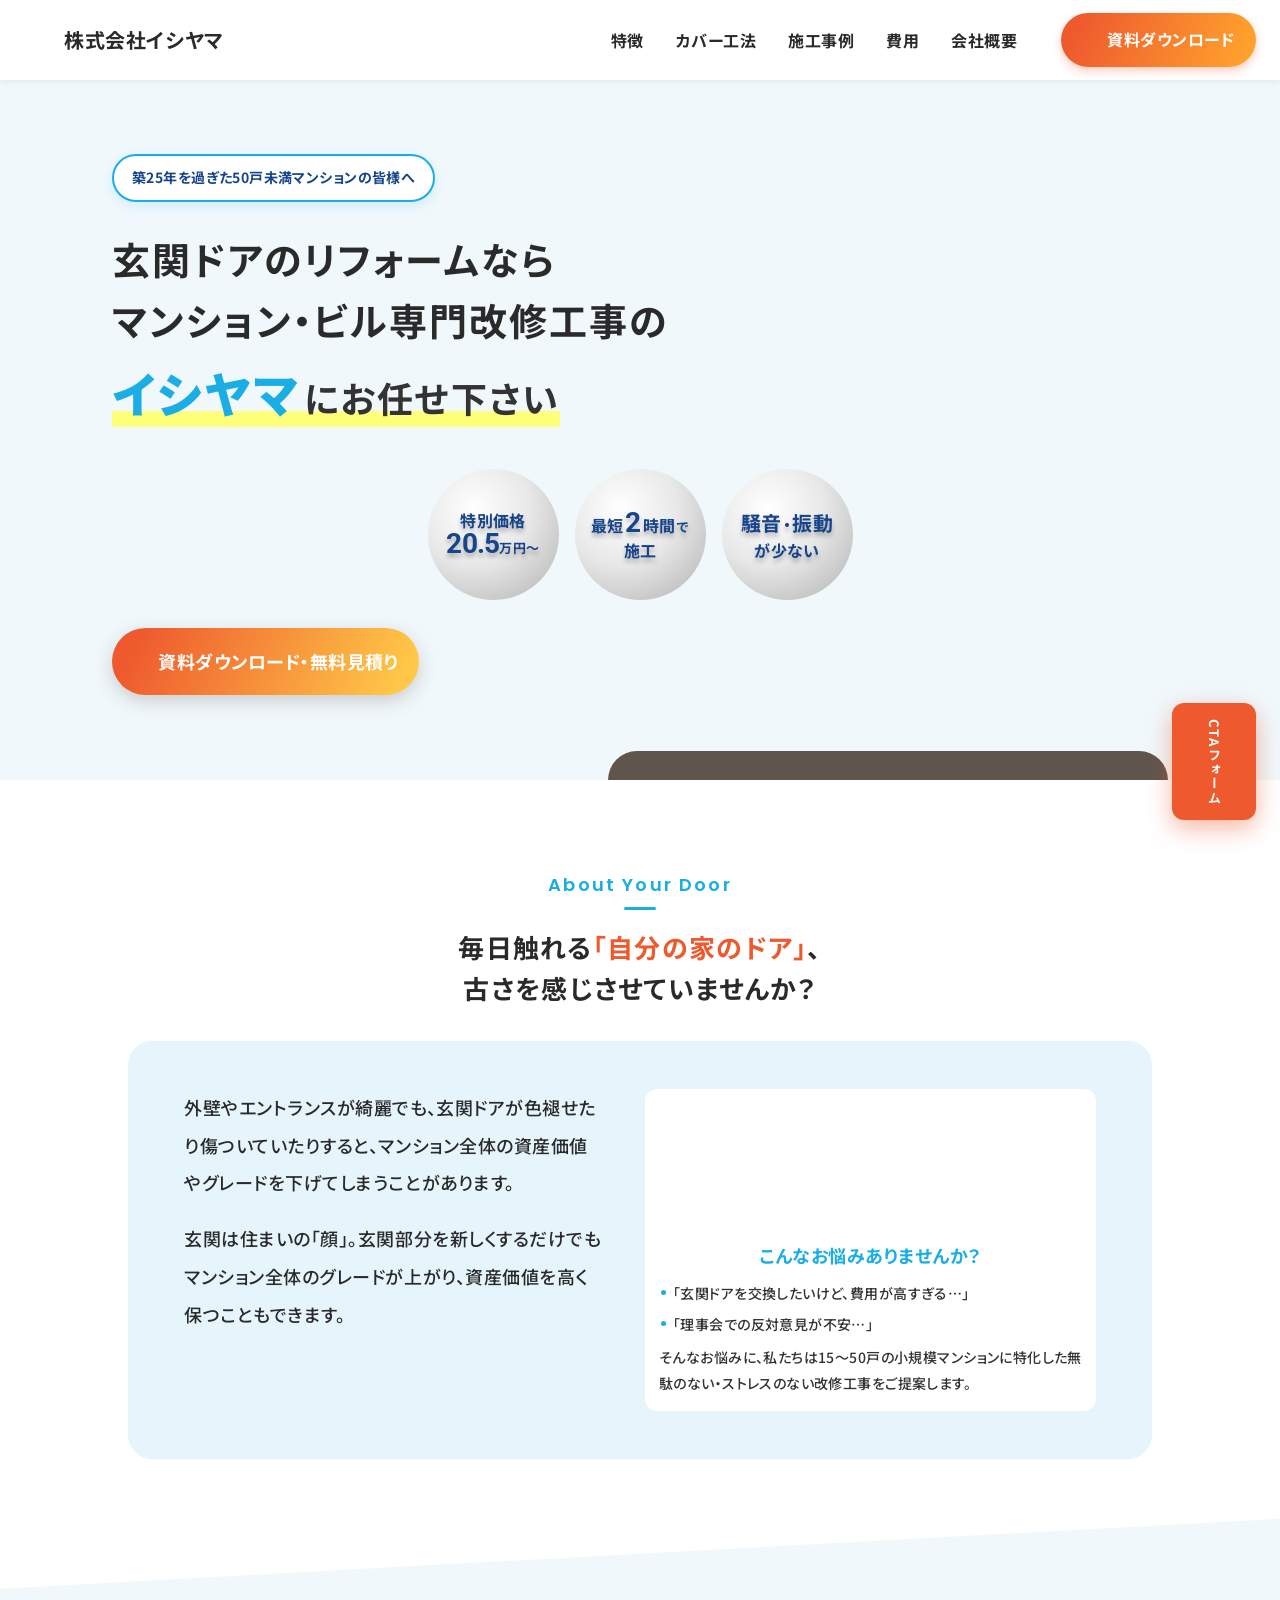
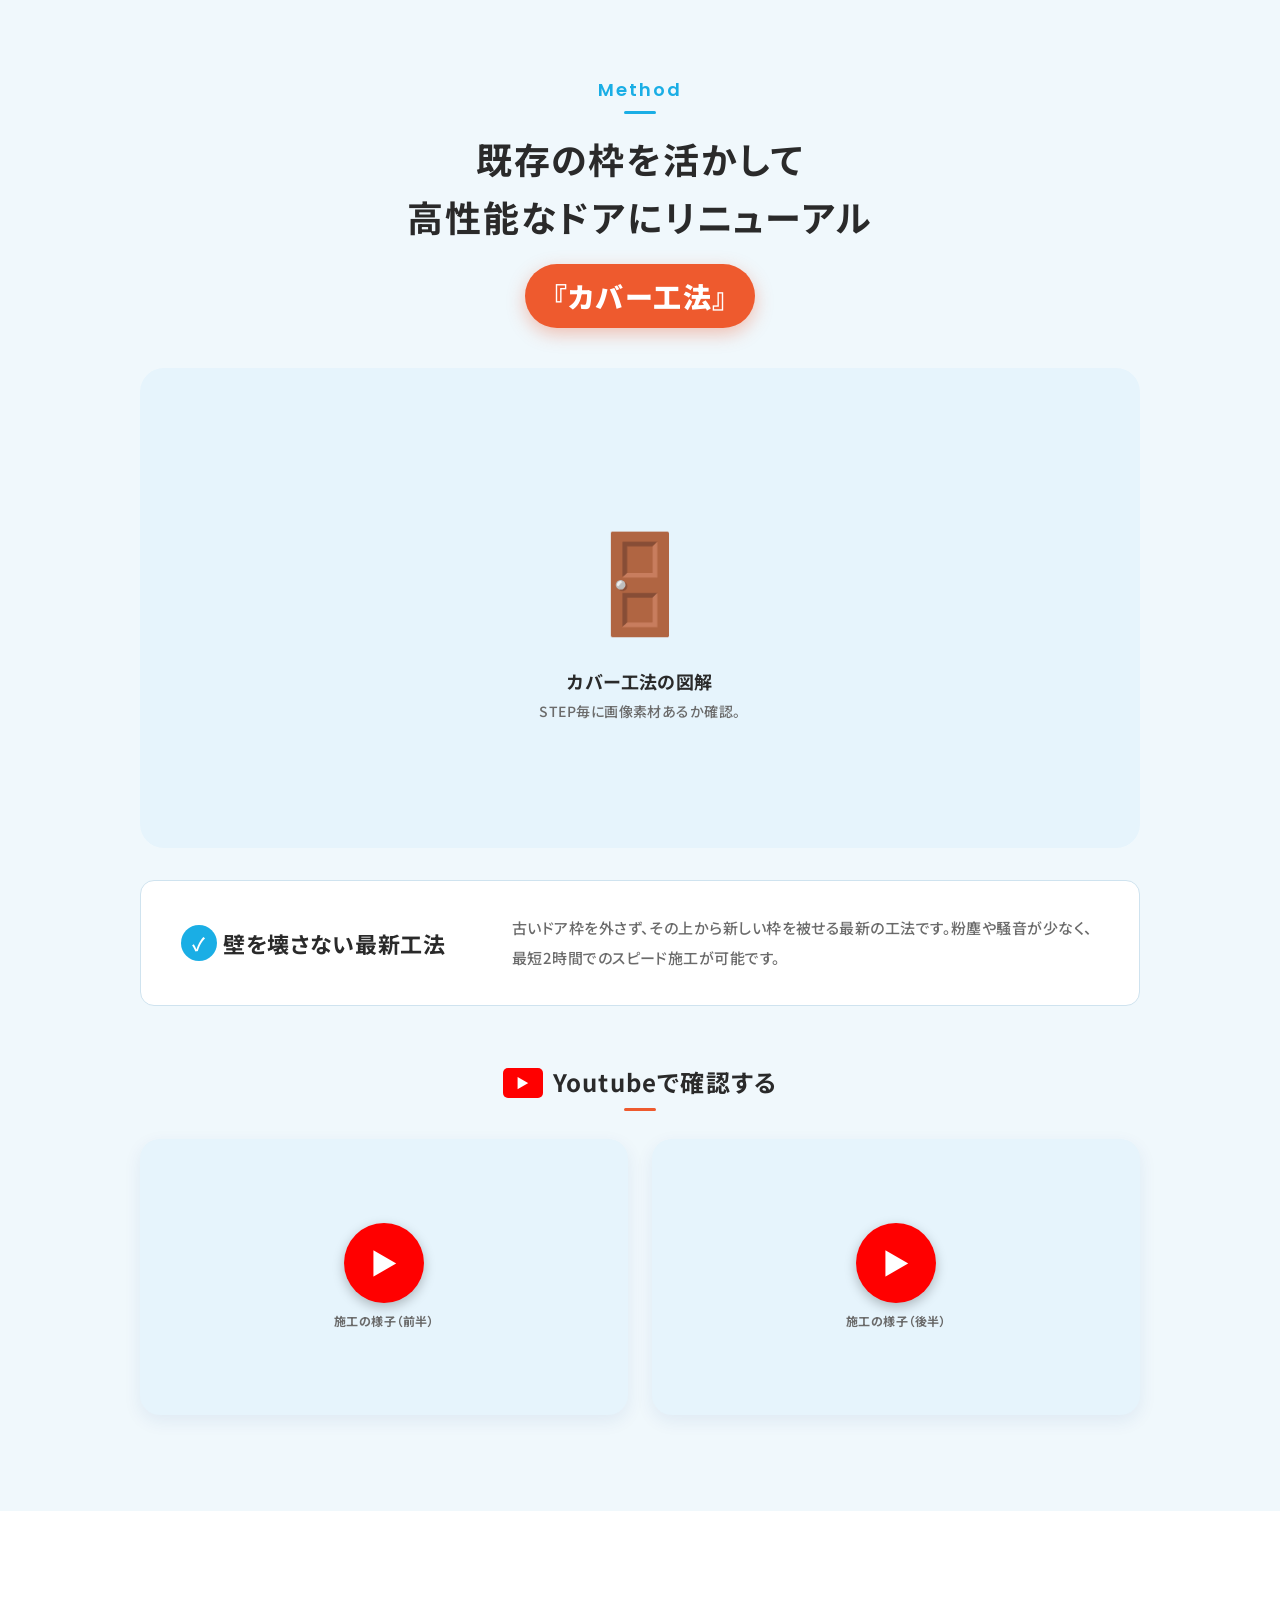
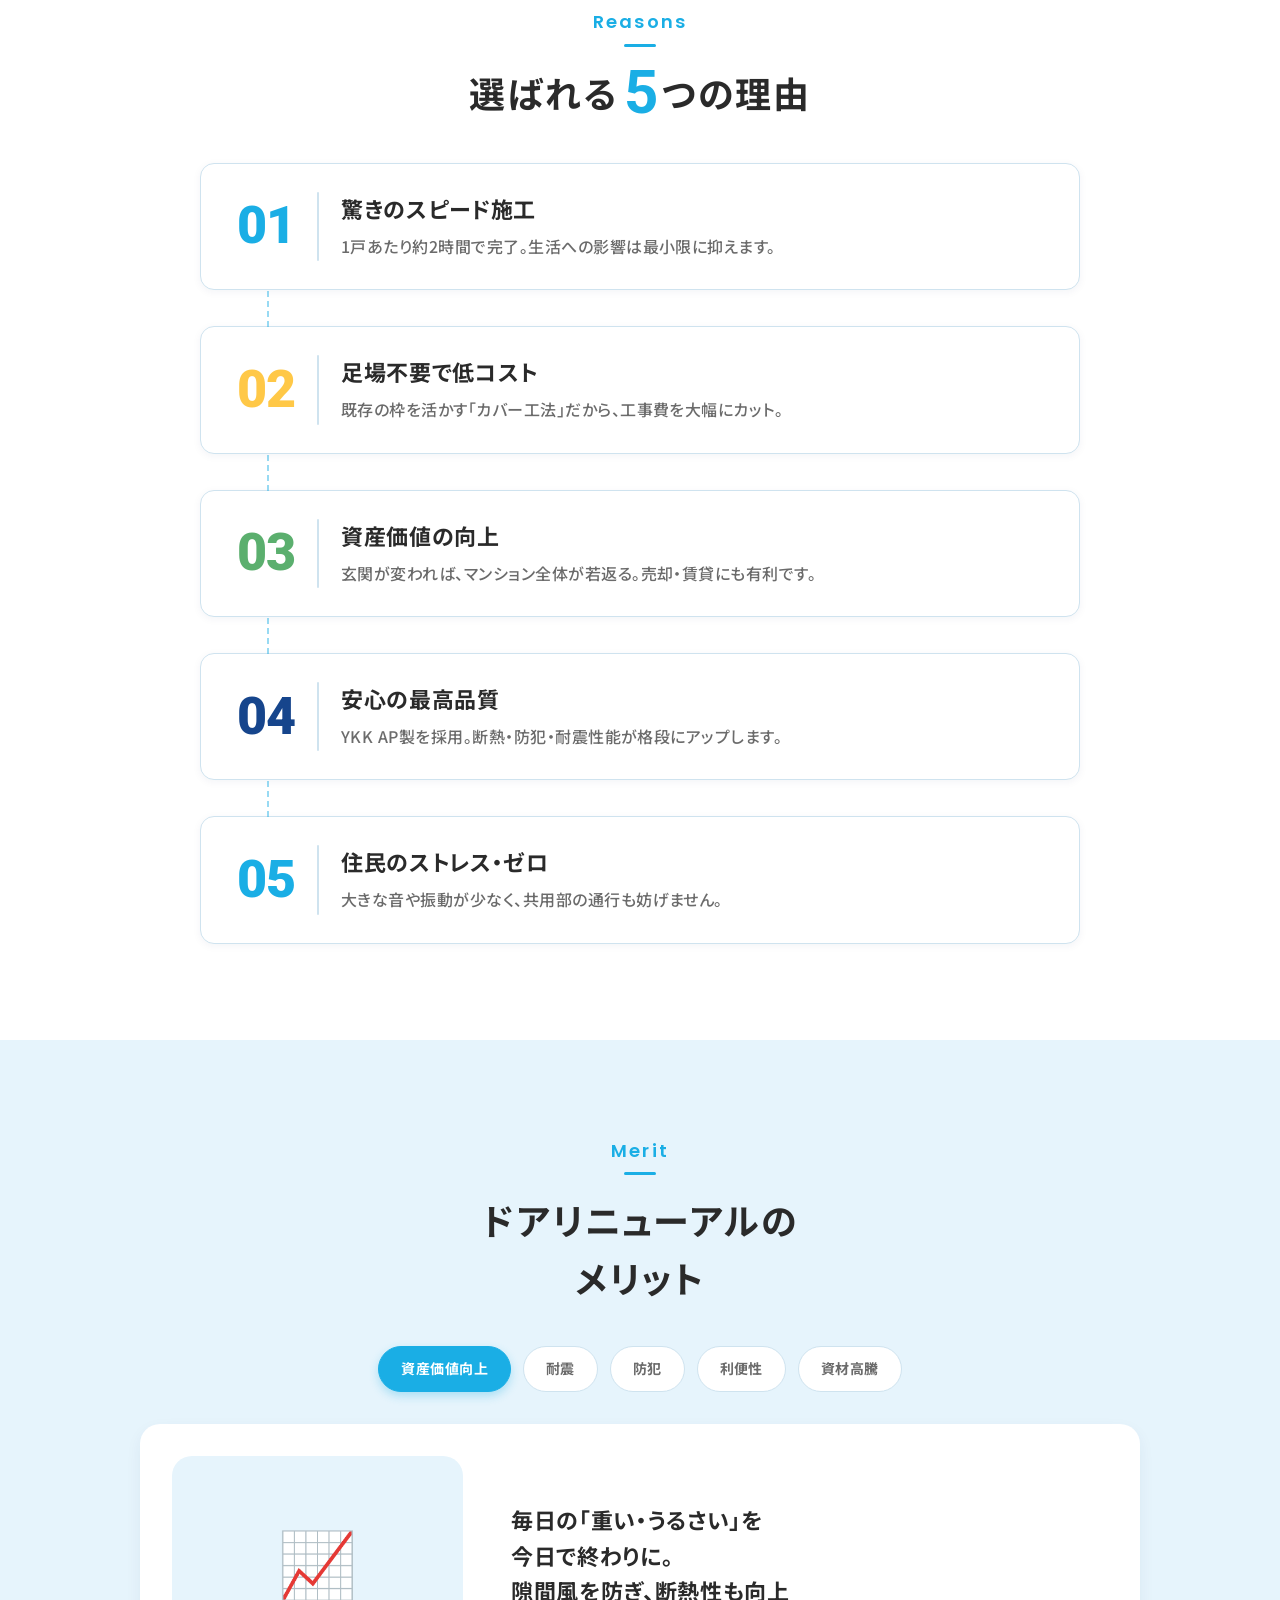
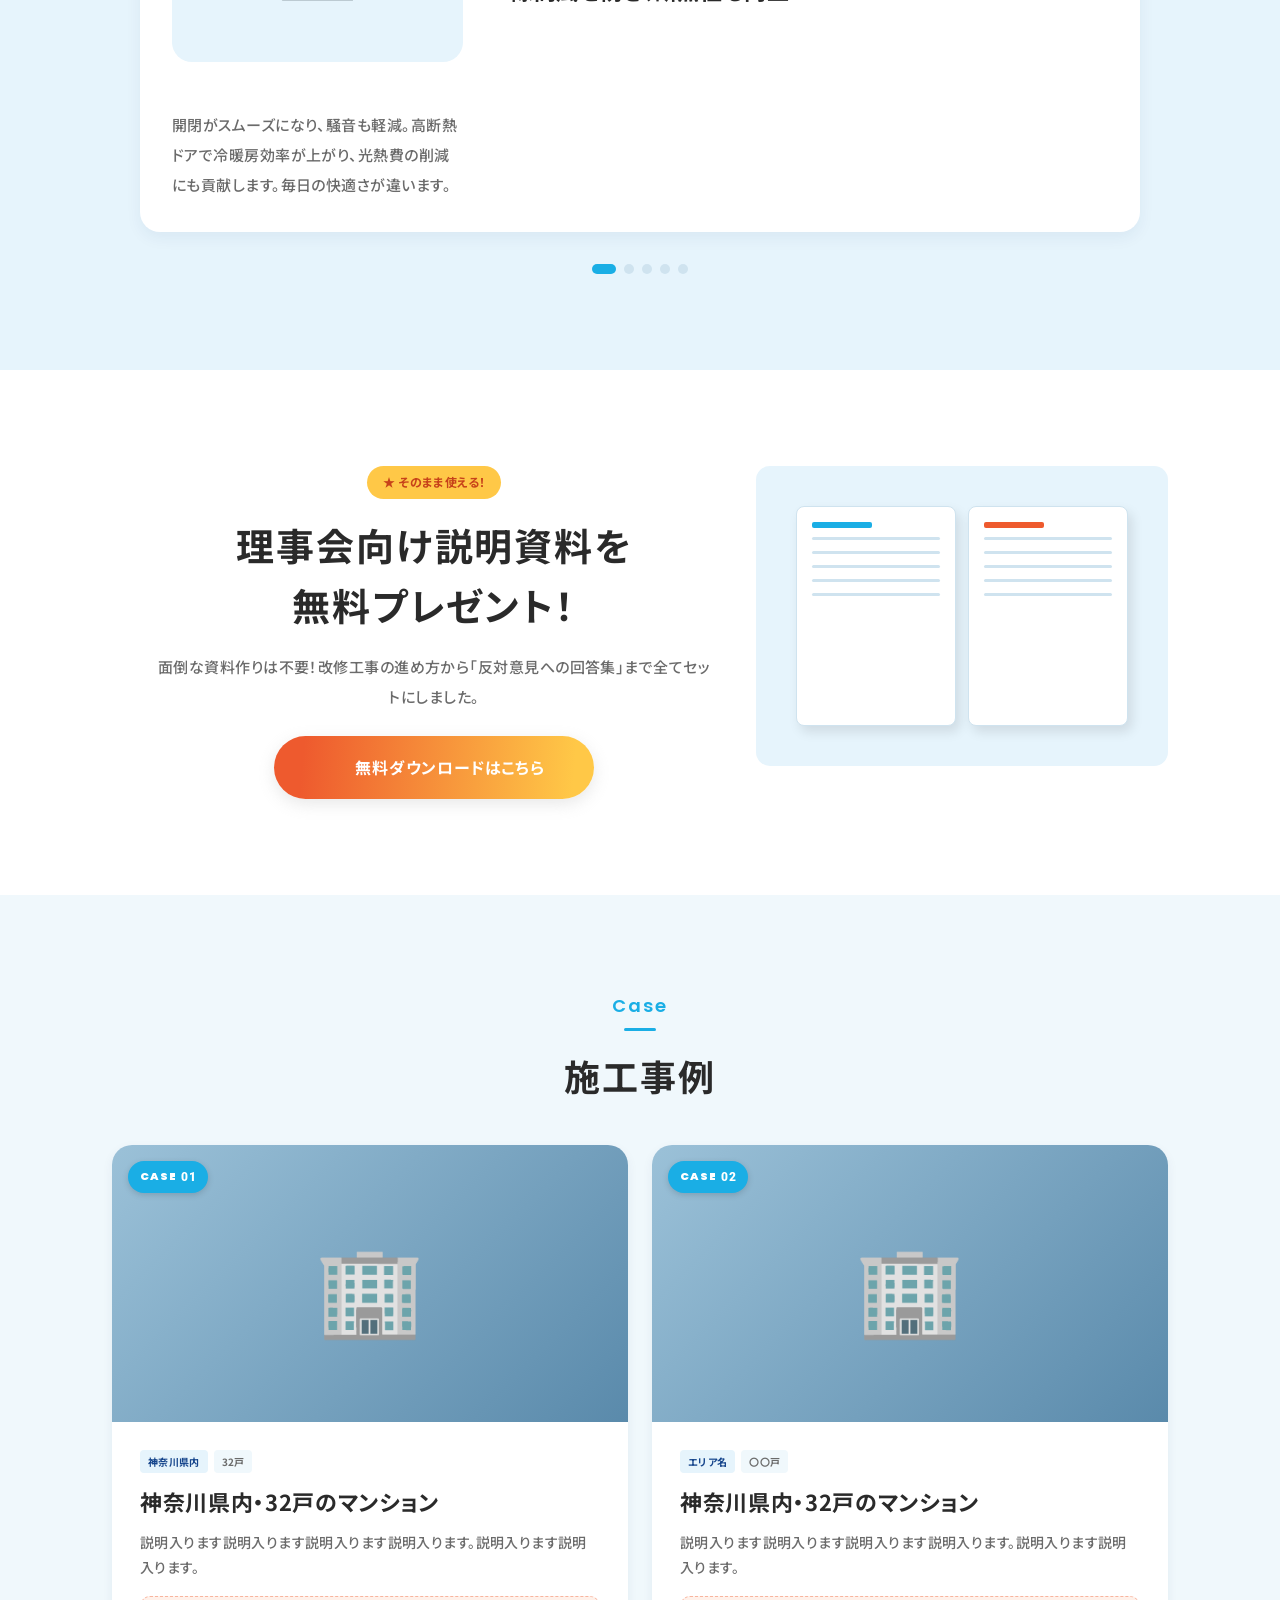
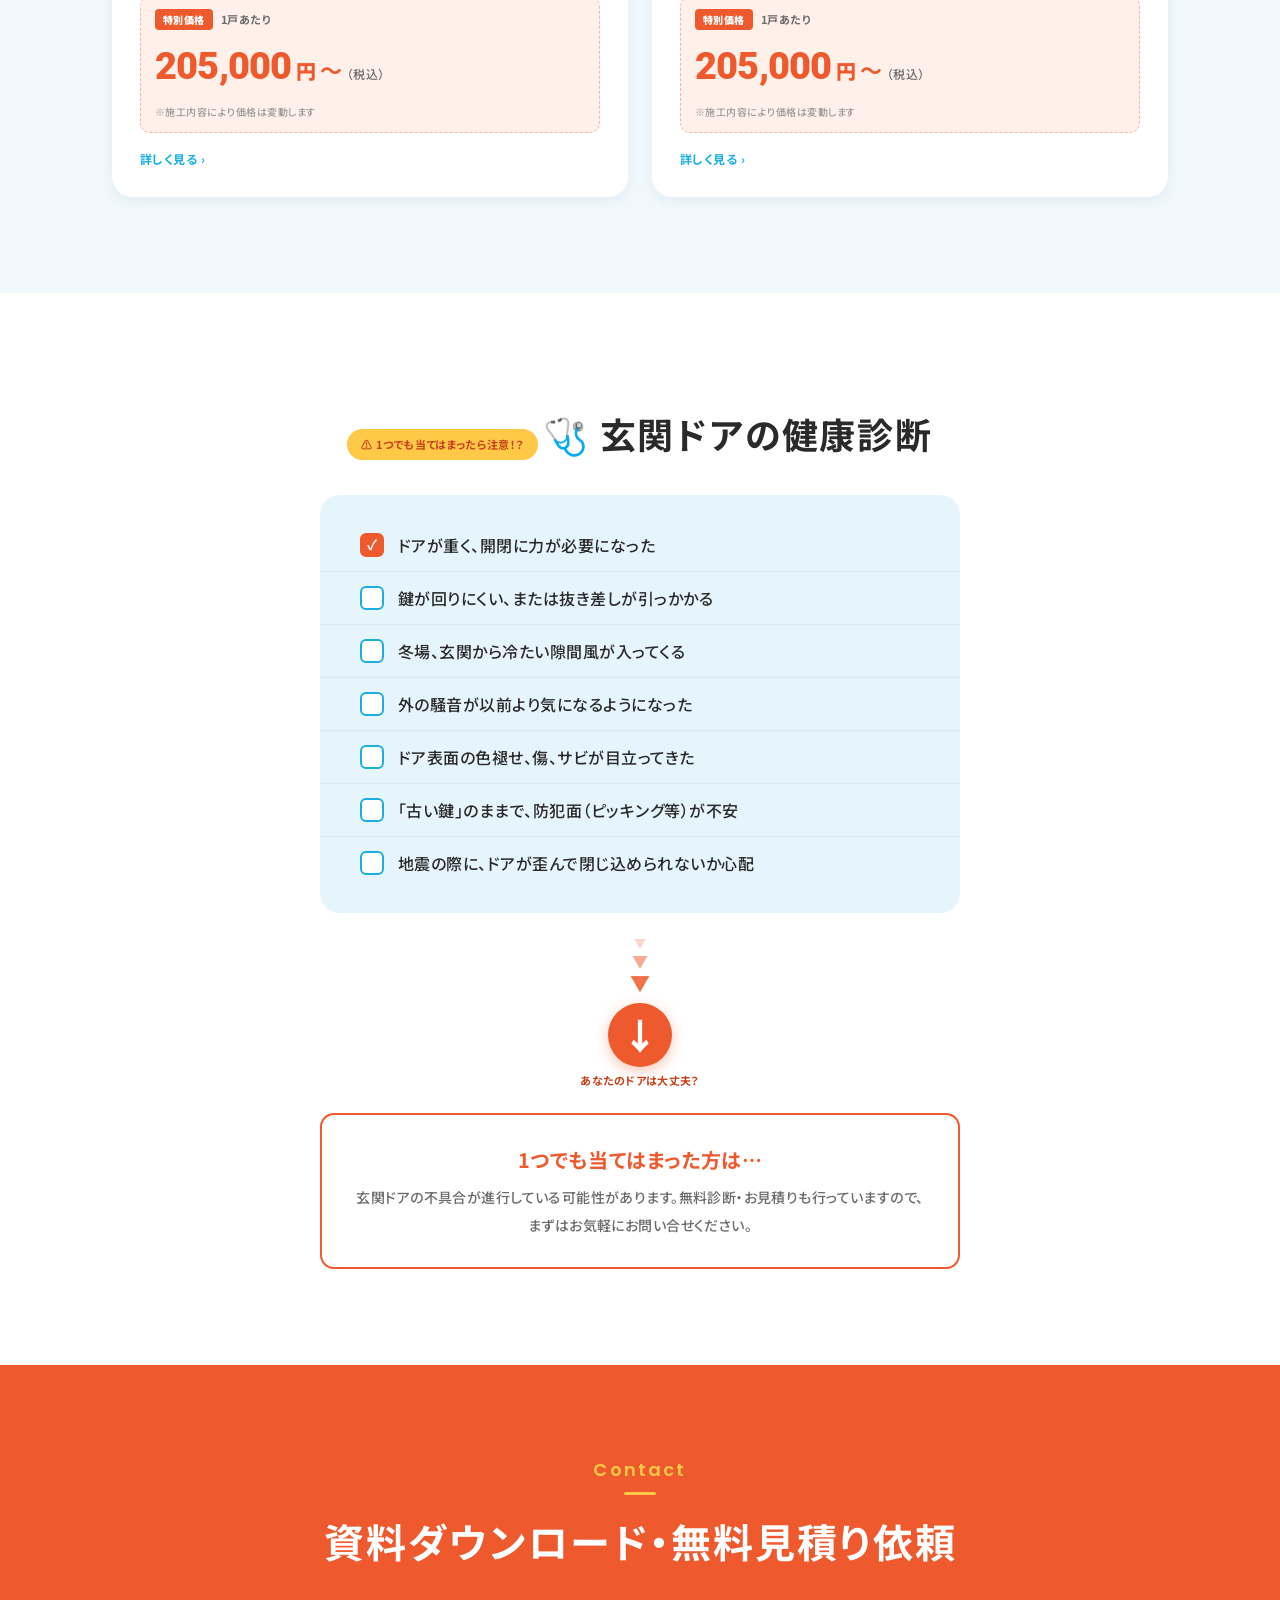
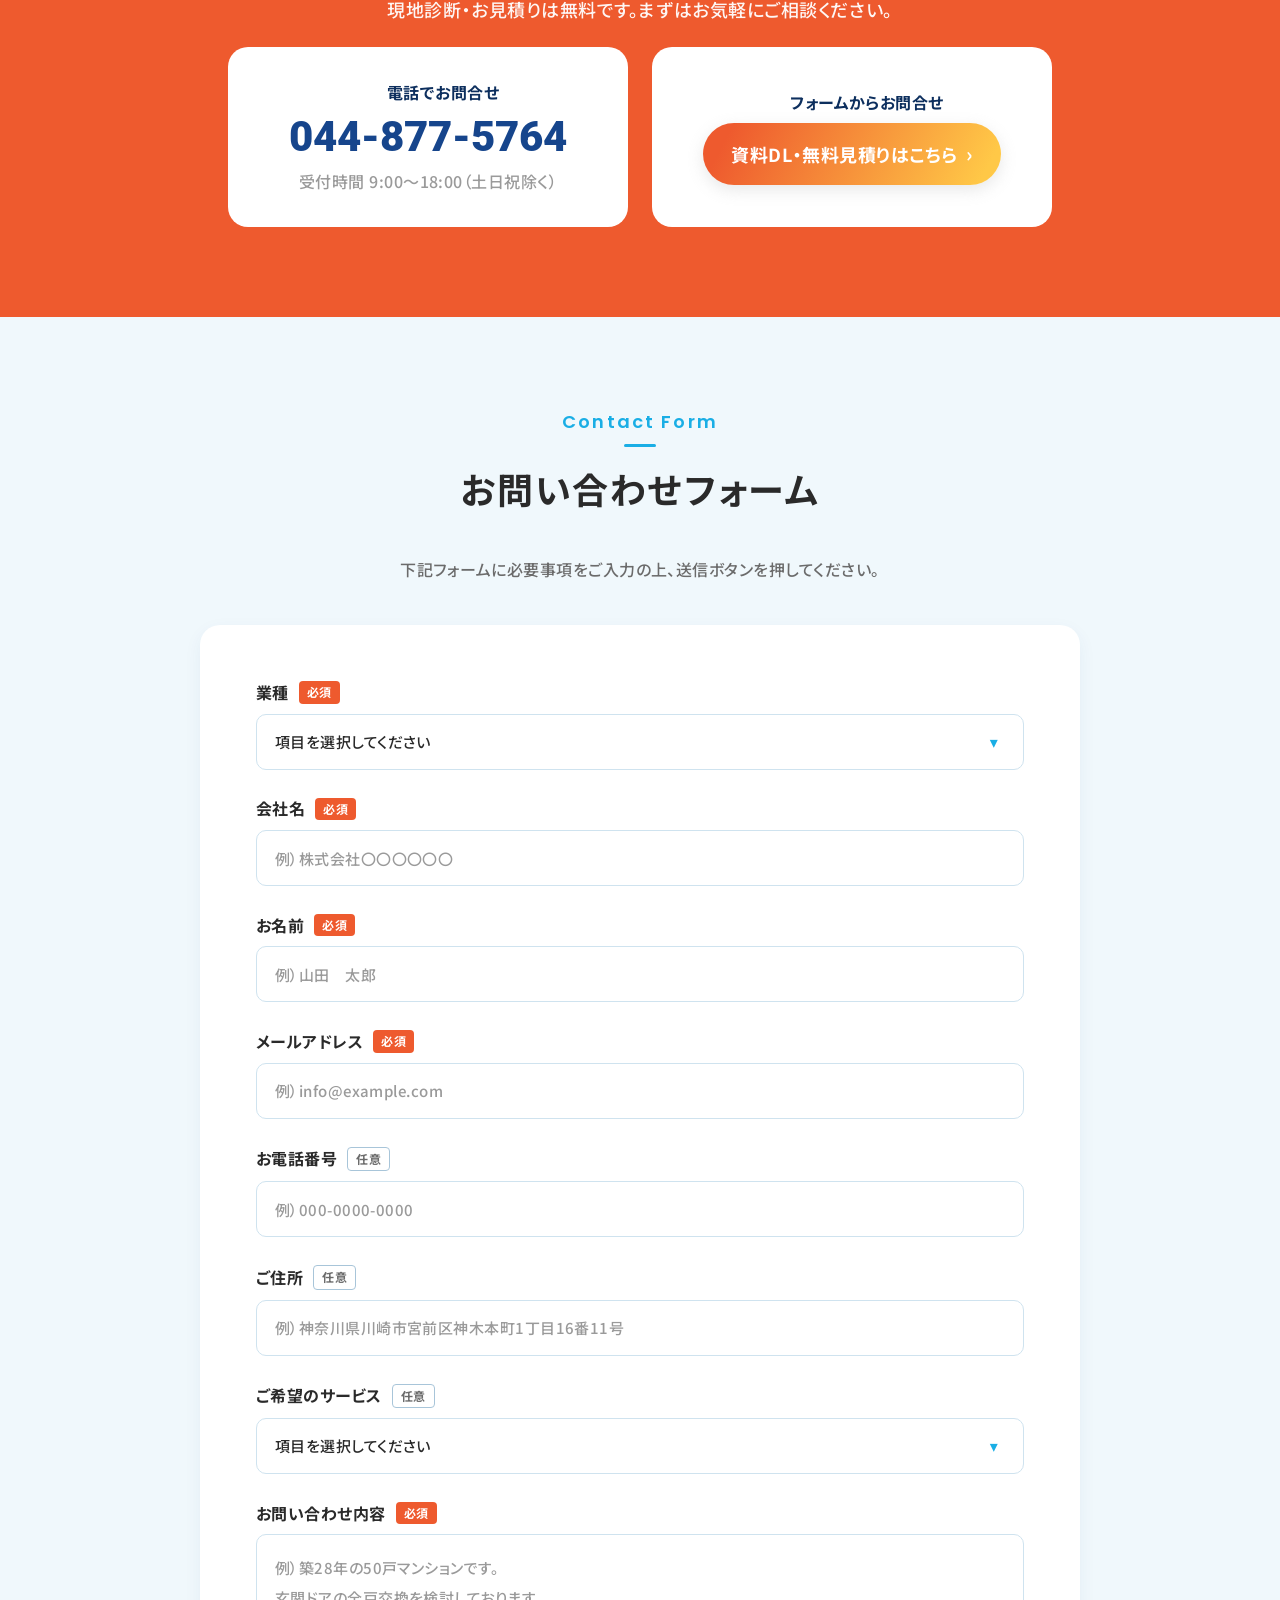
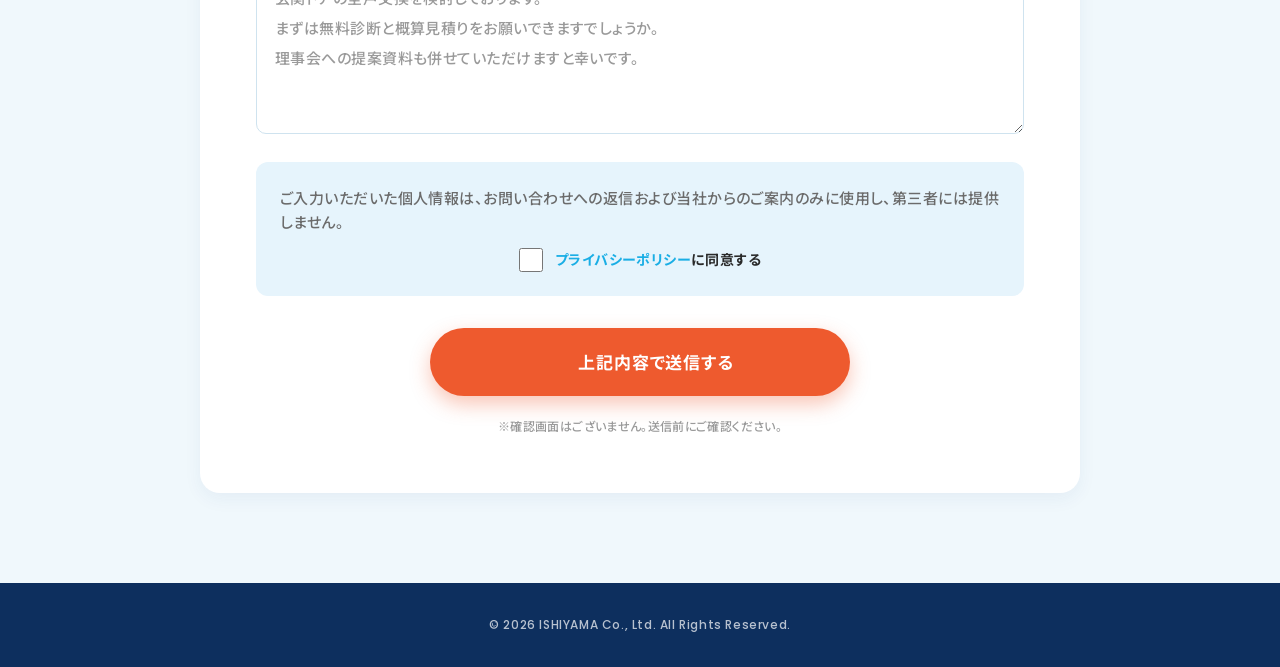
==== ishiyama-lp/index.html @ 9039aaac "fix(ishiyama-lp): 01_Empathy (About Your Door) exact Figma values 01_Empathy (1406:3193): - section:" ====
<!DOCTYPE html>
<html lang="ja">
<head>
<meta charset="UTF-8">
<meta name="viewport" content="width=device-width, initial-scale=1.0">
<meta name="format-detection" content="telephone=no">
<title>玄関ドアのリフォームならイシヤマ｜マンション・ビル専門改修工事</title>
<meta name="description" content="築25年を過ぎた50戸未満マンション向けの玄関ドアリフォーム。カバー工法で1戸あたり20.5万円〜、最短2時間で施工。神奈川・川崎の株式会社イシヤマ。">
<link rel="preconnect" href="https://fonts.googleapis.com">
<link rel="preconnect" href="https://fonts.gstatic.com" crossorigin>
<link rel="stylesheet" href="https://fonts.googleapis.com/css2?family=Noto+Sans+JP:wght@400;500;700;900&family=Poppins:wght@600;700;900&family=Roboto:wght@900&display=swap">
<link rel="stylesheet" href="css/style.css">
</head>
<body class="lp-body">

<!-- ============ HEADER — Figma実値 (1406:3103) ============ -->
<header class="lp-header">
  <div class="lp-header__inner">
    <a href="#" class="lp-logo">
      <span class="lp-logo__mark" aria-hidden="true">
        <!-- ロゴ画像差替えエリア (Figma logo 34x34) -->
      </span>
      <span class="lp-logo__jp">株式会社イシヤマ</span>
    </a>
    <nav class="lp-header__nav" aria-label="グローバルナビゲーション">
      <a href="#empathy">特徴</a>
      <a href="#method">カバー工法</a>
      <a href="#cases">施工事例</a>
      <a href="#">費用</a>
      <a href="#">会社概要</a>
    </nav>
    <a href="#contact" class="lp-header__dlbtn">
      <span class="lp-icon" data-icon="download" aria-hidden="true"></span>
      <span>資料ダウンロード</span>
    </a>
  </div>
</header>

<main class="lp-main">

  <!-- ============ HERO (FV) — Figma実値 (1406:3122) ============ -->
  <section class="lp-hero">
    <!-- 背景パターン画像差替えエリア (concrete texture) -->
    <div class="lp-hero__bgpattern" aria-hidden="true"></div>

    <div class="lp-hero__inner">
      <div class="lp-hero__copy">
        <p class="lp-hero__tag">築25年を過ぎた50戸未満マンションの皆様へ</p>

        <h1 class="lp-hero__title">
          <span class="lp-hero__line">玄関ドアのリフォームなら</span>
          <span class="lp-hero__line">マンション・ビル専門改修工事の</span>
          <span class="lp-hero__brandline">
            <span class="lp-hero__brand">イシヤマ</span><span class="lp-hero__after">にお任せ下さい</span>
          </span>
        </h1>

        <ul class="lp-hero__features">
          <li class="lp-feature">
            <span class="lp-feature__bg" aria-hidden="true"></span>
            <span class="lp-feature__txt">
              <span class="lp-feature__lbl">特別価格</span>
              <span class="lp-feature__price"><span class="lp-feature__num">20.5</span><span class="lp-feature__yen">万円～</span></span>
            </span>
          </li>
          <li class="lp-feature">
            <span class="lp-feature__bg" aria-hidden="true"></span>
            <span class="lp-feature__txt">
              <span class="lp-feature__row"><span class="lp-feature__sm">最短</span><span class="lp-feature__num lp-feature__num--m">2</span><span class="lp-feature__sm">時間</span><span class="lp-feature__xs">で</span></span>
              <span class="lp-feature__sm">施工</span>
            </span>
          </li>
          <li class="lp-feature">
            <span class="lp-feature__bg" aria-hidden="true"></span>
            <span class="lp-feature__txt">
              <span class="lp-feature__row"><span class="lp-feature__md">騒音</span><span class="lp-feature__sm">・</span><span class="lp-feature__md">振動</span></span>
              <span class="lp-feature__sm">が少ない</span>
            </span>
          </li>
        </ul>

        <a href="#contact" class="lp-btn lp-btn--hero">
          <span class="lp-icon" data-icon="download" aria-hidden="true"></span>
          <span>資料ダウンロード・無料見積り</span>
        </a>
      </div>

      <!-- 右側: 大型写真エリア（角丸トップ300px、bg #5f554d、画像差替え用） -->
      <div class="lp-hero__photo">
        <!-- TODO: 画像差替え (Figma: 29700533_m_2) -->
      </div>
    </div>
  </section>

  <!-- ============ 01 EMPATHY (About Your Door) — Figma実値 (1406:3193) ============ -->
  <section class="lp-section lp-empathy" id="empathy">
    <header class="lp-empathy__head">
      <p class="lp-eyebrow"><span>About Your Door</span></p>
      <h2 class="lp-empathy__title">
        毎日触れる<span class="lp-empathy__hl">「自分の家のドア」</span>、<br>
        古さを感じさせていませんか？
      </h2>
    </header>

    <div class="lp-empathy__card">
      <div class="lp-empathy__text">
        <p>外壁やエントランスが綺麗でも、玄関ドアが色褪せたり傷ついていたりすると、マンション全体の資産価値やグレードを下げてしまうことがあります。</p>
        <p>玄関は住まいの「顔」。玄関部分を新しくするだけでもマンション全体のグレードが上がり、資産価値を高く保つこともできます。</p>
      </div>

      <aside class="lp-empathy__hilite">
        <!-- 電球イラスト 画像差替えエリア (Figma: c 171x131) -->
        <span class="lp-empathy__icon" aria-hidden="true"></span>
        <h3 class="lp-empathy__heading">こんなお悩みありませんか？</h3>
        <ul class="lp-empathy__bullets">
          <li>「玄関ドアを交換したいけど、費用が高すぎる…」</li>
          <li>「理事会での反対意見が不安…」</li>
        </ul>
        <p class="lp-empathy__sub">そんなお悩みに、私たちは15〜50戸の小規模マンションに特化した無駄のない・ストレスのない改修工事をご提案します。</p>
      </aside>
    </div>
  </section>

  <!-- ============ 02 COVER METHOD ============ -->
  <section class="lp-section lp-method" id="method">
    <header class="lp-section__head">
      <p class="lp-eyebrow"><span>Method</span></p>
      <h2 class="lp-section__title">
        既存の枠を活かして<br>
        高性能なドアにリニューアル<br>
        <span class="lp-method__badge">『カバー工法』</span>
      </h2>
    </header>

    <figure class="lp-method__visual">
      <div class="lp-method__diagram">
        <span class="lp-method__diagram-icon" aria-hidden="true">🚪</span>
        <figcaption>
          <strong>カバー工法の図解</strong>
          <span>STEP毎に画像素材あるか確認。</span>
        </figcaption>
      </div>
    </figure>

    <div class="lp-method__detail">
      <h3 class="lp-method__heading">
        <span class="lp-method__check" aria-hidden="true">✓</span>
        壁を壊さない最新工法
      </h3>
      <p>古いドア枠を外さず、その上から新しい枠を被せる最新の工法です。粉塵や騒音が少なく、最短2時間でのスピード施工が可能です。</p>
    </div>

    <div class="lp-method__youtube">
      <h3 class="lp-yt-heading">
        <span class="lp-yt-heading__icon" aria-hidden="true">▶</span>
        Youtubeで確認する
      </h3>
      <div class="lp-yt-grid">
        <a href="#" class="lp-yt-thumb">
          <span class="lp-yt-thumb__play" aria-hidden="true">▶</span>
          <span class="lp-yt-thumb__label">施工の様子（前半）</span>
        </a>
        <a href="#" class="lp-yt-thumb">
          <span class="lp-yt-thumb__play" aria-hidden="true">▶</span>
          <span class="lp-yt-thumb__label">施工の様子（後半）</span>
        </a>
      </div>
    </div>
  </section>

  <!-- ============ 03 REASONS ============ -->
  <section class="lp-section lp-reasons" id="reasons">
    <header class="lp-section__head">
      <p class="lp-eyebrow"><span>Reasons</span></p>
      <h2 class="lp-section__title lp-reasons__title">
        選ばれる<span class="lp-reasons__big">5</span>つの理由
      </h2>
    </header>

    <ol class="lp-reasons__list">
      <li class="lp-reason" data-color="blue">
        <span class="lp-reason__num">01</span>
        <span class="lp-reason__sep" aria-hidden="true"></span>
        <div class="lp-reason__body">
          <h3>驚きのスピード施工</h3>
          <p>1戸あたり約2時間で完了。生活への影響は最小限に抑えます。</p>
        </div>
      </li>
      <li class="lp-reason" data-color="yellow">
        <span class="lp-reason__num">02</span>
        <span class="lp-reason__sep" aria-hidden="true"></span>
        <div class="lp-reason__body">
          <h3>足場不要で低コスト</h3>
          <p>既存の枠を活かす「カバー工法」だから、工事費を大幅にカット。</p>
        </div>
      </li>
      <li class="lp-reason" data-color="green">
        <span class="lp-reason__num">03</span>
        <span class="lp-reason__sep" aria-hidden="true"></span>
        <div class="lp-reason__body">
          <h3>資産価値の向上</h3>
          <p>玄関が変われば、マンション全体が若返る。売却・賃貸にも有利です。</p>
        </div>
      </li>
      <li class="lp-reason" data-color="navy">
        <span class="lp-reason__num">04</span>
        <span class="lp-reason__sep" aria-hidden="true"></span>
        <div class="lp-reason__body">
          <h3>安心の最高品質</h3>
          <p>YKK AP製を採用。断熱・防犯・耐震性能が格段にアップします。</p>
        </div>
      </li>
      <li class="lp-reason" data-color="blue">
        <span class="lp-reason__num">05</span>
        <span class="lp-reason__sep" aria-hidden="true"></span>
        <div class="lp-reason__body">
          <h3>住民のストレス・ゼロ</h3>
          <p>大きな音や振動が少なく、共用部の通行も妨げません。</p>
        </div>
      </li>
    </ol>
  </section>

  <!-- ============ 04 MERITS ============ -->
  <section class="lp-section lp-merits" id="merits">
    <header class="lp-section__head">
      <p class="lp-eyebrow"><span>Merit</span></p>
      <h2 class="lp-section__title">
        ドアリニューアルの<br>メリット
      </h2>
    </header>

    <div class="lp-tabs" role="tablist">
      <button class="lp-tab is-active" role="tab" aria-selected="true">資産価値向上</button>
      <button class="lp-tab" role="tab" aria-selected="false">耐震</button>
      <button class="lp-tab" role="tab" aria-selected="false">防犯</button>
      <button class="lp-tab" role="tab" aria-selected="false">利便性</button>
      <button class="lp-tab" role="tab" aria-selected="false">資材高騰</button>
    </div>

    <div class="lp-merits__panel">
      <div class="lp-merits__visual">
        <span aria-hidden="true">📈</span>
      </div>
      <h3 class="lp-merits__title">
        毎日の「重い・うるさい」を<br>今日で終わりに。<br>隙間風を防ぎ、断熱性も向上
      </h3>
      <p class="lp-merits__body">
        開閉がスムーズになり、騒音も軽減。高断熱ドアで冷暖房効率が上がり、光熱費の削減にも貢献します。毎日の快適さが違います。
      </p>
    </div>

    <div class="lp-pagination" aria-hidden="true">
      <span class="is-active"></span><span></span><span></span><span></span><span></span>
    </div>
  </section>

  <!-- ============ 05 RIJIKAI ============ -->
  <section class="lp-section lp-rijikai" id="rijikai">
    <p class="lp-rijikai__ribbon">★ そのまま使える！</p>
    <h2 class="lp-section__title lp-rijikai__title">
      理事会向け説明資料を<br>無料プレゼント！
    </h2>

    <div class="lp-rijikai__visual" aria-hidden="true">
      <span class="lp-rijikai__doc"></span>
      <span class="lp-rijikai__doc"></span>
    </div>

    <p class="lp-rijikai__lead">
      面倒な資料作りは不要！改修工事の進め方から「反対意見への回答集」まで全てセットにしました。
    </p>

    <a href="#contact" class="lp-btn lp-btn--cta">
      <span class="lp-icon" data-icon="download" aria-hidden="true"></span>
      <span>無料ダウンロードはこちら</span>
    </a>
  </section>

  <!-- ============ 06 CASES ============ -->
  <section class="lp-section lp-cases" id="cases">
    <header class="lp-section__head">
      <p class="lp-eyebrow"><span>Case</span></p>
      <h2 class="lp-section__title">施工事例</h2>
    </header>

    <ul class="lp-cases__list">
      <li class="lp-case">
        <div class="lp-case__image">
          <span class="lp-case__badge"><em>CASE</em><span>01</span></span>
          <img src="images/case-01.jpg" alt="" loading="lazy">
        </div>
        <div class="lp-case__body">
          <div class="lp-case__meta">
            <span class="lp-tag lp-tag--loc">神奈川県内</span>
            <span class="lp-tag">32戸</span>
          </div>
          <h3 class="lp-case__title">神奈川県内・32戸のマンション</h3>
          <p class="lp-case__desc">説明入ります説明入ります説明入ります説明入ります。説明入ります説明入ります。</p>
          <div class="lp-priceblock">
            <div class="lp-priceblock__top">
              <span class="lp-priceblock__badge">特別価格</span>
              <span class="lp-priceblock__label">1戸あたり</span>
            </div>
            <p class="lp-priceblock__row">
              <span class="lp-priceblock__num">205,000</span><span class="lp-priceblock__yen">円</span><span class="lp-priceblock__tilde">〜</span><span class="lp-priceblock__tax">（税込）</span>
            </p>
            <p class="lp-priceblock__note">※施工内容により価格は変動します</p>
          </div>
          <a href="#" class="lp-case__link">詳しく見る ›</a>
        </div>
      </li>

      <li class="lp-case">
        <div class="lp-case__image">
          <span class="lp-case__badge"><em>CASE</em><span>02</span></span>
          <img src="images/case-02.jpg" alt="" loading="lazy">
        </div>
        <div class="lp-case__body">
          <div class="lp-case__meta">
            <span class="lp-tag lp-tag--loc">エリア名</span>
            <span class="lp-tag">〇〇戸</span>
          </div>
          <h3 class="lp-case__title">神奈川県内・32戸のマンション</h3>
          <p class="lp-case__desc">説明入ります説明入ります説明入ります説明入ります。説明入ります説明入ります。</p>
          <div class="lp-priceblock">
            <div class="lp-priceblock__top">
              <span class="lp-priceblock__badge">特別価格</span>
              <span class="lp-priceblock__label">1戸あたり</span>
            </div>
            <p class="lp-priceblock__row">
              <span class="lp-priceblock__num">205,000</span><span class="lp-priceblock__yen">円</span><span class="lp-priceblock__tilde">〜</span><span class="lp-priceblock__tax">（税込）</span>
            </p>
            <p class="lp-priceblock__note">※施工内容により価格は変動します</p>
          </div>
          <a href="#" class="lp-case__link">詳しく見る ›</a>
        </div>
      </li>
    </ul>
  </section>

  <!-- ============ 07 HEALTH CHECK ============ -->
  <section class="lp-section lp-health" id="health">
    <p class="lp-health__ribbon">
      <span aria-hidden="true">⚠️</span>1つでも当てはまったら注意！？
    </p>
    <h2 class="lp-section__title lp-health__title">
      <span aria-hidden="true">🩺</span>玄関ドアの健康診断
    </h2>

    <ul class="lp-checklist">
      <li class="lp-checklist__item">
        <span class="lp-checklist__box is-checked" aria-hidden="true">✓</span>
        ドアが重く、開閉に力が必要になった
      </li>
      <li class="lp-checklist__item">
        <span class="lp-checklist__box" aria-hidden="true"></span>
        鍵が回りにくい、または抜き差しが引っかかる
      </li>
      <li class="lp-checklist__item">
        <span class="lp-checklist__box" aria-hidden="true"></span>
        冬場、玄関から冷たい隙間風が入ってくる
      </li>
      <li class="lp-checklist__item">
        <span class="lp-checklist__box" aria-hidden="true"></span>
        外の騒音が以前より気になるようになった
      </li>
      <li class="lp-checklist__item">
        <span class="lp-checklist__box" aria-hidden="true"></span>
        ドア表面の色褪せ、傷、サビが目立ってきた
      </li>
      <li class="lp-checklist__item">
        <span class="lp-checklist__box" aria-hidden="true"></span>
        「古い鍵」のままで、防犯面（ピッキング等）が不安
      </li>
      <li class="lp-checklist__item">
        <span class="lp-checklist__box" aria-hidden="true"></span>
        地震の際に、ドアが歪んで閉じ込められないか心配
      </li>
    </ul>

    <div class="lp-flow-guide" aria-hidden="true">
      <span class="lp-flow-guide__chev lp-flow-guide__chev--sm">▼</span>
      <span class="lp-flow-guide__chev lp-flow-guide__chev--md">▼</span>
      <span class="lp-flow-guide__chev lp-flow-guide__chev--lg">▼</span>
      <span class="lp-flow-guide__arrow">↓</span>
      <span class="lp-flow-guide__label">あなたのドアは大丈夫？</span>
    </div>

    <div class="lp-health__result">
      <h3>1つでも当てはまった方は…</h3>
      <p>玄関ドアの不具合が進行している可能性があります。無料診断・お見積りも行っていますので、まずはお気軽にお問い合せください。</p>
    </div>
  </section>

  <!-- ============ 08 FINAL CTA ============ -->
  <section class="lp-section lp-finalcta">
    <div class="lp-finalcta__inner">
      <header class="lp-section__head lp-finalcta__head">
        <p class="lp-eyebrow lp-eyebrow--accent"><span>Contact</span></p>
        <h2 class="lp-finalcta__title">資料ダウンロード・無料見積り依頼</h2>
      </header>
      <p class="lp-finalcta__lead">現地診断・お見積りは無料です。まずはお気軽にご相談ください。</p>

      <div class="lp-finalcta__cards">
        <div class="lp-finalcta__card">
          <p class="lp-finalcta__cardlbl">
            <span class="lp-icon" data-icon="phone" aria-hidden="true"></span>
            電話でお問合せ
          </p>
          <a href="tel:044-877-5764" class="lp-finalcta__tel">044-877-5764</a>
          <p class="lp-finalcta__hours">受付時間 9:00〜18:00（土日祝除く）</p>
        </div>

        <div class="lp-finalcta__card">
          <p class="lp-finalcta__cardlbl">
            <span class="lp-icon" data-icon="mail" aria-hidden="true"></span>
            フォームからお問合せ
          </p>
          <a href="#contact" class="lp-btn lp-btn--grad">
            <span>資料DL・無料見積りはこちら</span>
            <span class="lp-btn__chev" aria-hidden="true">›</span>
          </a>
        </div>
      </div>

      <div class="lp-finalcta__chara" aria-hidden="true"></div>
    </div>
  </section>

  <!-- ============ 10 CONTACT FORM — Figma実値 (1406:3649) ============ -->
  <section class="lp-section lp-form" id="contact">
    <header class="lp-form__head">
      <p class="lp-eyebrow"><span>Contact Form</span></p>
      <h2 class="lp-form__title">お問い合わせフォーム</h2>
    </header>
    <p class="lp-form__lead">下記フォームに必要事項をご入力の上、送信ボタンを押してください。</p>

    <!-- ▼ CF7置換予定: form_card 内側を CF7 ショートコードで置換 -->
    <form class="lp-form__card" action="#" method="post">
      <div class="lp-field">
        <div class="lp-field__head">
          <label class="lp-field__label" for="f-industry">業種</label>
          <span class="lp-badge lp-badge--required">必須</span>
        </div>
        <div class="lp-select">
          <select id="f-industry" name="industry" required>
            <option value="">項目を選択してください</option>
            <option>マンション管理組合</option>
            <option>管理会社</option>
            <option>その他</option>
          </select>
        </div>
      </div>

      <div class="lp-field">
        <div class="lp-field__head">
          <label class="lp-field__label" for="f-company">会社名</label>
          <span class="lp-badge lp-badge--required">必須</span>
        </div>
        <input type="text" id="f-company" name="company" placeholder="例）株式会社〇〇〇〇〇〇" required>
      </div>

      <div class="lp-field">
        <div class="lp-field__head">
          <label class="lp-field__label" for="f-name">お名前</label>
          <span class="lp-badge lp-badge--required">必須</span>
        </div>
        <input type="text" id="f-name" name="your-name" placeholder="例）山田　太郎" required>
      </div>

      <div class="lp-field">
        <div class="lp-field__head">
          <label class="lp-field__label" for="f-email">メールアドレス</label>
          <span class="lp-badge lp-badge--required">必須</span>
        </div>
        <input type="email" id="f-email" name="your-email" placeholder="例）info@example.com" required>
      </div>

      <div class="lp-field">
        <div class="lp-field__head">
          <label class="lp-field__label" for="f-tel">お電話番号</label>
          <span class="lp-badge lp-badge--optional">任意</span>
        </div>
        <input type="tel" id="f-tel" name="tel" placeholder="例）000-0000-0000">
      </div>

      <div class="lp-field">
        <div class="lp-field__head">
          <label class="lp-field__label" for="f-address">ご住所</label>
          <span class="lp-badge lp-badge--optional">任意</span>
        </div>
        <input type="text" id="f-address" name="address" placeholder="例）神奈川県川崎市宮前区神木本町1丁目16番11号">
      </div>

      <div class="lp-field">
        <div class="lp-field__head">
          <label class="lp-field__label" for="f-service">ご希望のサービス</label>
          <span class="lp-badge lp-badge--optional">任意</span>
        </div>
        <div class="lp-select">
          <select id="f-service" name="service">
            <option value="">項目を選択してください</option>
            <option>玄関ドアリフォーム（カバー工法）</option>
            <option>無料診断・お見積り</option>
            <option>理事会向け資料のダウンロード</option>
          </select>
        </div>
      </div>

      <div class="lp-field">
        <div class="lp-field__head">
          <label class="lp-field__label" for="f-message">お問い合わせ内容</label>
          <span class="lp-badge lp-badge--required">必須</span>
        </div>
        <textarea id="f-message" name="your-message" rows="6" required placeholder="例）築28年の50戸マンションです。
玄関ドアの全戸交換を検討しております。
まずは無料診断と概算見積りをお願いできますでしょうか。
理事会への提案資料も併せていただけますと幸いです。"></textarea>
      </div>

      <div class="lp-privacy">
        <p class="lp-privacy__note">ご入力いただいた個人情報は、お問い合わせへの返信および当社からのご案内のみに使用し、第三者には提供しません。</p>
        <label class="lp-privacy__check">
          <input type="checkbox" name="agree" value="1" required>
          <span class="lp-privacy__txt"><a href="#">プライバシーポリシー</a>に同意する</span>
        </label>
      </div>

      <div class="lp-form__submit">
        <button type="submit" class="lp-form__btn">
          <span class="lp-icon" data-icon="paperplane" aria-hidden="true"></span>
          <span>上記内容で送信する</span>
        </button>
        <p class="lp-form__note">※確認画面はございません。送信前にご確認ください。</p>
      </div>
    </form>
  </section>

</main>

<!-- ============ FOOTER (copyright only) ============ -->
<footer class="lp-footer">
  <p class="lp-footer__copy">© 2026 ISHIYAMA Co., Ltd. All Rights Reserved.</p>
</footer>

<!-- ============ SP FIXED BOTTOM CTA ============ -->
<aside class="lp-fixedcta" aria-label="お問い合わせ追従ボタン">
  <p class="lp-fixedcta__bubble">今すぐタップで確認！</p>
  <a href="#contact" class="lp-fixedcta__btn">
    <span class="lp-icon" data-icon="download" aria-hidden="true"></span>
    <span>資料DL・無料見積りはこちら</span>
  </a>
</aside>

<!-- ============ PC FLOATING SIDE CTA ============ -->
<a href="#contact" class="lp-floating-cta" aria-label="CTAフォーム">
  <span class="lp-icon lp-floating-cta__icon" data-icon="mail" aria-hidden="true"></span>
  CTAフォーム
</a>

</body>
</html>
---- ishiyama-lp/css/style.css ----
@charset "UTF-8";

/* =========================================================
   ISHIYAMA LP – Mobile First
   Base: SP 375px / Breakpoint: 768px (tablet) / 1024px (PC)
   All component classes are prefixed with .lp- to avoid
   conflicts inside WordPress.
   ========================================================= */

/* -------- Design Tokens -------- */
:root {
  /* Brand colours */
  --lp-c-saxblue:    #1AAEE5;
  --lp-c-saxblue-d:  #0E8FBE;
  --lp-c-navy:       #16458C;
  --lp-c-navy-deep:  #0D2F5E;
  --lp-c-orange:     #EE5A2E;
  --lp-c-orange-d:   #C7421A;
  --lp-c-orange-bg:  #FFF1EA;
  --lp-c-accent:     #FFC847;
  --lp-c-green:      #5BAF6E;

  /* Neutrals */
  --lp-c-text:       #2A2A2A;
  --lp-c-text-sub:   #6B6B6B;
  --lp-c-text-muted: #9A9A9A;
  --lp-c-white:      #FFFFFF;
  --lp-c-bg:         #FFFFFF;
  --lp-c-bg-sub:     #F0F8FC;
  --lp-c-bg-blue:    #E6F4FC;
  --lp-c-border:     #CFE3EF;
  --lp-c-border-s:   #A8C5D9;

  /* Typography */
  --lp-ff-jp:    "Noto Sans JP", "Hiragino Kaku Gothic ProN", "Yu Gothic", system-ui, sans-serif;
  --lp-ff-en:    "Poppins", "Helvetica Neue", Arial, sans-serif;
  --lp-ff-num:   "Roboto", "Poppins", system-ui, sans-serif;

  /* Spacing */
  --lp-pad:      20px;
  --lp-radius:   14px;
  --lp-radius-l: 20px;

  /* Shadow */
  --lp-shadow:   0 6px 18px rgba(26, 69, 140, 0.08);
  --lp-shadow-orange: 0 6px 18px rgba(238, 90, 46, 0.35);
}

/* -------- Reset -------- */
*, *::before, *::after { box-sizing: border-box; }
html { -webkit-text-size-adjust: 100%; }
body, h1, h2, h3, h4, p, ul, ol, figure, blockquote { margin: 0; padding: 0; }
ul, ol { list-style: none; padding: 0; }
img, picture, svg { display: block; max-width: 100%; height: auto; }
a { color: inherit; text-decoration: none; }
button { font: inherit; cursor: pointer; background: none; border: 0; padding: 0; color: inherit; }
input, select, textarea { font: inherit; color: inherit; }

/* -------- Base -------- */
.lp-body {
  font-family: var(--lp-ff-jp);
  color: var(--lp-c-text);
  background: var(--lp-c-bg);
  line-height: 1.7;
  font-feature-settings: "palt";
  letter-spacing: 0.03em;
  -webkit-font-smoothing: antialiased;
}
.lp-main { display: block; }

/* -------- Common: Section -------- */
.lp-section {
  padding: 56px var(--lp-pad);
  position: relative;
}
.lp-section__head {
  text-align: center;
  margin-bottom: 24px;
  display: flex;
  flex-direction: column;
  align-items: center;
  gap: 16px;
}
.lp-section__title {
  font-size: 26px;
  font-weight: 700;
  letter-spacing: 0.05em;
  line-height: 1.6;
}

/* -------- Common: Eyebrow -------- */
.lp-eyebrow {
  font-family: var(--lp-ff-en);
  font-weight: 600;
  font-size: 11px;
  letter-spacing: 0.12em;
  color: var(--lp-c-saxblue);
  display: inline-flex;
  flex-direction: column;
  align-items: center;
  gap: 6px;
}
.lp-eyebrow::after {
  content: "";
  width: 32px; height: 3px;
  background: var(--lp-c-saxblue);
  border-radius: 2px;
}
.lp-eyebrow--accent { color: var(--lp-c-accent); }
.lp-eyebrow--accent::after { background: var(--lp-c-accent); }

/* -------- Common: Button --------
   ── btn-grad01 (Figma変数) と完全一致のgradient ──
   background: linear-gradient(95deg, #EE5A2E 9.37%, #FFC847 93.27%)
   box-shadow: 0 5px 16px 0 rgba(204,204,204,0.45)
   ────────────────────────────────────── */
:root {
  --btn-grad01: linear-gradient(95deg, #EE5A2E 9.37%, #FFC847 93.27%);
  --btn-grad02: linear-gradient(117.85deg, #EE5A2E 9.37%, #FFC847 93.27%);
  --btn-shadow: 0 5px 16px 0 rgba(204, 204, 204, 0.45);
  --btn-shadow-orange: 0 6px 18px 0 rgba(237, 89, 46, 0.35);
}

.lp-btn {
  display: inline-flex;
  align-items: center;
  justify-content: center;
  gap: 8px;
  padding: 16px 28px;
  border-radius: 999px;
  font-weight: 700;
  font-size: 14px;
  letter-spacing: 0.05em;
  width: 100%;
  max-width: 335px;
  color: var(--lp-c-white);
  text-decoration: none;
  transition: transform .15s ease, box-shadow .15s ease;
}
/* メインCTAボタン: btn-grad01 適用 */
.lp-btn--cta,
.lp-btn--grad {
  background: var(--btn-grad01);
  color: var(--lp-c-white);
  box-shadow: var(--btn-shadow);
}
.lp-btn--cta:hover,
.lp-btn--grad:hover { transform: translateY(-2px); }

/* secondary (アウトライン) */
.lp-btn--white {
  background: var(--lp-c-white);
  color: var(--lp-c-orange);
  border: 2px solid var(--lp-c-orange);
}
.lp-btn--lg { padding: 20px 28px; font-size: 16px; max-width: none; }
.lp-btn__icon {
  display: inline-block;
  width: 16px; height: 16px;
}
.lp-btn__chev { font-size: 20px; line-height: 1; letter-spacing: 0.03em; }

/* -------- Common: Icon placeholder (画像差替え用エリア) --------
   差し替え方法: background-image / <img>挿入
*/
.lp-icon {
  display: inline-block;
  vertical-align: middle;
  width: 24px;
  height: 24px;
  background: transparent;
  background-repeat: no-repeat;
  background-position: center;
  background-size: contain;
}
.lp-icon[data-icon="phone"] { /* TODO: phone icon svg */ }
.lp-icon[data-icon="mail"]  { /* TODO: mail icon svg */ }
.lp-icon[data-icon="download"] { /* TODO: download icon svg */ }

/* -------- Common: Marker -------- */
.lp-marker {
  background: linear-gradient(transparent 65%, rgba(255, 200, 71, 0.55) 65%);
  padding: 0 2px;
}

/* =========================================================
   HEADER — Figma実値 (1406:3103)
   PC: 80px height / padding 0 24px / shadow 0 2px 6px rgba(0,0,0,0.06)
   SP: 60px height (簡略版)
   ========================================================= */
.lp-header {
  position: sticky; top: 0; z-index: 50;
  background: #fff;
  box-shadow: 0 2px 6px 0 rgba(0, 0, 0, 0.06);
}
.lp-header__inner {
  height: 60px;
  display: flex;
  align-items: center;
  justify-content: space-between;
  padding: 0 16px;
  gap: 12px;
}
.lp-logo {
  display: flex; align-items: center; gap: 6px;
  flex-shrink: 0;
}
.lp-logo__mark {
  width: 34px; height: 34px;
  background: transparent; /* ロゴ画像差替え用 (Figma: logo 1 34x34) */
  flex-shrink: 0;
  background-size: contain;
  background-repeat: no-repeat;
  background-position: center;
}
/* SP: 「株式会社イシヤマ」のみ表示 */
.lp-logo__jp {
  font-family: var(--lp-ff-jp);
  font-weight: 700;
  font-size: 14px;
  color: #2a2a2a;
  letter-spacing: 0.03em;
  white-space: nowrap;
}

/* ── Header DL Button (Figma実値: linear-gradient 112.27deg) ── */
.lp-header__dlbtn {
  display: inline-flex; align-items: center; gap: 6px;
  background: linear-gradient(112.27deg, #EE5A2E 9.37%, #FFA12D 93.27%);
  color: #fff;
  padding: 10px 14px;
  border-radius: 999px;
  font-family: var(--lp-ff-jp);
  font-weight: 700;
  font-size: 12px;
  letter-spacing: 0.03em;
  box-shadow: 0 4px 10px 0 rgba(237, 89, 46, 0.3);
  white-space: nowrap;
  text-decoration: none;
}
.lp-header__dlbtn .lp-icon { width: 14px; height: 14px; }

/* =========================================================
   HERO (FV) — Figma実値 (1406:3122)
   PC: 1440x700 / padding 50px 112px 0 / gap 56
   ─────────────────────────────────────────────
   - 背景パターン (concrete texture) 画像差替えエリア
   - hero_left: tag pill / 3行見出し / 3 feature cards / CTA
   - hero_right: 560w / 写真エリア (bg #5f554d, rounded-top 300px)
   ────────────────────────────────────── */
.lp-hero {
  position: relative;
  overflow: hidden;
  background: #f0f8fc; /* base */
}
/* 背景パターン (concrete texture) - 画像差替え用 */
.lp-hero__bgpattern {
  position: absolute;
  inset: 0;
  background: transparent;
  background-size: cover;
  background-position: center;
  pointer-events: none;
  z-index: 0;
}

.lp-hero__inner {
  position: relative;
  z-index: 1;
  padding: 30px 20px;
  display: flex;
  flex-direction: column;
  gap: 24px;
}

/* ── Photo placeholder (right on PC, top on SP) ── */
.lp-hero__photo {
  background: #5f554d; /* Figma実値: 画像placeholder bg */
  border-radius: 24px 24px 0 0;
  aspect-ratio: 335 / 373;
  width: 100%;
  order: -1; /* SPでは上に */
}

/* ── Copy block ── */
.lp-hero__copy {
  display: flex;
  flex-direction: column;
  align-items: center;
  gap: 20px;
  text-align: center;
}
.lp-hero__tag {
  display: inline-block;
  background: #fff;
  border: 2px solid #1aaee5;
  border-radius: 999px;
  padding: 8px 16px;
  font-family: var(--lp-ff-jp);
  font-weight: 700;
  font-size: 12px;
  letter-spacing: 0.03em;
  color: #16458c;
  box-shadow: 0 4px 12px 0 rgba(26, 173, 229, 0.15);
}
.lp-hero__title {
  display: flex;
  flex-direction: column;
  gap: 4px;
  align-items: center;
  font-family: var(--lp-ff-jp);
  font-weight: 700;
  color: #2a2a2a;
}
.lp-hero__line {
  font-size: 22px;
  letter-spacing: 0.05em;
  line-height: 1.5;
}
.lp-hero__brandline {
  position: relative;
  display: inline-flex;
  align-items: baseline;
  gap: 4px;
  margin-top: 4px;
}
/* 黄色マーカー (Figma実値: #ffff7b / mix-blend-multiply / 16px height) */
.lp-hero__brandline::before {
  content: "";
  position: absolute;
  left: 4px; right: 4px;
  bottom: 4px;
  height: 10px;
  background: #ffff7b;
  mix-blend-mode: multiply;
  z-index: 0;
}
.lp-hero__brand {
  position: relative;
  z-index: 1;
  font-family: var(--lp-ff-jp);
  font-weight: 900;
  font-size: 28px;
  color: #1aaee5;
  letter-spacing: 0.05em;
}
.lp-hero__after {
  position: relative;
  z-index: 1;
  font-family: var(--lp-ff-jp);
  font-weight: 700;
  font-size: 22px;
  color: #333;
  letter-spacing: 0.05em;
}

/* ── 3 Feature cards (球体テクスチャ + navy text) ── */
.lp-hero__features {
  display: flex;
  gap: 8px;
  justify-content: center;
}
.lp-feature {
  position: relative;
  width: 100px;
  height: 100px;
  display: flex;
  align-items: center;
  justify-content: center;
  flex-shrink: 0;
}
/* 球体テクスチャ画像差替えエリア (Figma: グレー～白系の3D球体) */
.lp-feature__bg {
  position: absolute;
  inset: 0;
  background: radial-gradient(circle at 35% 30%, #fff 0%, #e8e8e8 45%, #b0b0b0 100%);
  border-radius: 50%;
  z-index: 0;
}
.lp-feature__txt {
  position: relative;
  z-index: 1;
  display: flex;
  flex-direction: column;
  align-items: center;
  gap: 2px;
  font-family: var(--lp-ff-jp);
  font-weight: 700;
  color: #16458c;
  text-align: center;
  text-shadow: 0 4px 4px rgba(0, 0, 0, 0.25);
}
.lp-feature__row {
  display: inline-flex;
  align-items: baseline;
  gap: 1px;
}
.lp-feature__lbl { font-size: 13px; line-height: 1; }
.lp-feature__sm  { font-size: 13px; line-height: 1.4; }
.lp-feature__xs  { font-size: 11px; line-height: 1.4; }
.lp-feature__md  { font-size: 16px; line-height: 1.4; }
.lp-feature__price {
  display: inline-flex;
  align-items: baseline;
}
.lp-feature__num {
  font-family: var(--lp-ff-num);
  font-weight: 700;
  font-size: 26px;
  line-height: 1;
  letter-spacing: -0.03em;
}
.lp-feature__num--m {
  font-size: 26px;
  letter-spacing: 0.04em;
}
.lp-feature__yen { font-size: 11px; line-height: 1; }

/* ── Hero CTA Button (Figma実値: gradient 117.47deg / drop-shadow 6px 9px #ccc) ── */
.lp-btn--hero {
  display: inline-flex;
  align-items: center;
  justify-content: center;
  gap: 8px;
  padding: 16px 20px;
  border-radius: 999px;
  background: linear-gradient(117.47deg, #EE5A2E 9.37%, #FFC847 93.27%);
  color: #fff;
  font-family: var(--lp-ff-jp);
  font-weight: 700;
  font-size: 14px;
  letter-spacing: 0.03em;
  filter: drop-shadow(0 6px 9px #ccc);
  text-decoration: none;
  max-width: 335px;
  width: 100%;
}
.lp-btn--hero .lp-icon { width: 16px; height: 16px; }

/* =========================================================
   01 EMPATHY (About Your Door) — Figma実値 (1406:3193)
   PC: bg #fff / padding 90px 112px 60px / gap 32
   em_card: bg #e6f4fc / 1024w / padding 48px 56px / radius 24 / gap 40
   ─────────────────────────────────────────────
   ★ 「自分の家のドア」 は INLINE で #ee5a2e オレンジ色
   ★ 黄色マーカー (225x9) は #ffff7b で 「自分の家のドア」 の下に
   ────────────────────────────────────── */
.lp-empathy {
  background: #fff;
  padding: 56px 20px;
  display: flex;
  flex-direction: column;
  align-items: center;
  gap: 24px;
}
.lp-empathy__head {
  display: flex;
  flex-direction: column;
  align-items: center;
  gap: 16px;
}
.lp-empathy__title {
  position: relative;
  text-align: center;
  font-family: var(--lp-ff-jp);
  font-weight: 700;
  font-size: 22px;
  line-height: 1.6;
  letter-spacing: 0.05em;
  color: #2a2a2a;
  margin: 0;
}
/* インラインでオレンジハイライト + 黄色マーカー下線 */
.lp-empathy__hl {
  position: relative;
  color: #ee5a2e;
  display: inline-block;
}
.lp-empathy__hl::after {
  content: "";
  position: absolute;
  left: 0; right: 0;
  bottom: 0;
  height: 8px;
  background: #ffff7b;
  mix-blend-mode: multiply;
  z-index: -1;
}

/* ── em_card ─────────────────────────────────── */
.lp-empathy__card {
  background: #e6f4fc;
  border-radius: 16px;
  padding: 24px 20px;
  display: flex;
  flex-direction: column;
  gap: 20px;
  width: 100%;
  max-width: 1024px;
}

/* ── 左側 本文 ─────────────────────────────── */
.lp-empathy__text {
  display: flex;
  flex-direction: column;
  gap: 18px;
  flex: 1;
  font-family: var(--lp-ff-jp);
  font-weight: 500;
  font-size: 14px;
  line-height: 2.1;
  letter-spacing: 0.03em;
  color: #2a2a2a;
}
.lp-empathy__text p { margin: 0; }

/* ── 右側 ハイライトカード ───────────────── */
.lp-empathy__hilite {
  background: #fff;
  border-radius: 12px;
  padding: 14px;
  display: flex;
  flex-direction: column;
  align-items: center;
  gap: 6px;
}
.lp-empathy__icon {
  display: block;
  width: 100px;
  height: 80px;
  background: transparent;
  background-size: contain;
  background-repeat: no-repeat;
  background-position: center;
  /* TODO: 電球イラスト画像差替え (Figma: c) */
}
.lp-empathy__heading {
  font-family: var(--lp-ff-jp);
  font-weight: 700;
  font-size: 16px;
  color: #1aaee5;
  margin: 0;
  text-align: center;
}
.lp-empathy__bullets {
  list-style: none;
  padding: 0;
  margin: 4px 0 0;
  width: 100%;
  display: flex;
  flex-direction: column;
  gap: 4px;
}
.lp-empathy__bullets li {
  position: relative;
  padding-left: 14px;
  font-family: var(--lp-ff-jp);
  font-weight: 500;
  font-size: 13px;
  line-height: 1.9;
  letter-spacing: 0.03em;
  color: #333;
}
.lp-empathy__bullets li::before {
  content: "";
  position: absolute;
  left: 2px;
  top: 0.7em;
  width: 5px;
  height: 5px;
  border-radius: 50%;
  background: #1aaee5;
}
.lp-empathy__sub {
  font-family: var(--lp-ff-jp);
  font-weight: 500;
  font-size: 13px;
  line-height: 1.9;
  letter-spacing: 0.03em;
  color: #333;
  margin: 0;
}

/* =========================================================
   02 COVER METHOD
   ========================================================= */
.lp-method { background: var(--lp-c-bg-sub); position: relative; }
.lp-method::before {
  content: "";
  position: absolute;
  top: 0; left: 0; right: 0;
  height: 42px;
  background: var(--lp-c-white);
  clip-path: polygon(0 0, 100% 0, 100% 0, 0 100%);
}
.lp-method__badge {
  display: inline-block;
  margin-top: 14px;
  background: var(--lp-c-orange);
  color: var(--lp-c-white);
  font-size: 18px;
  font-weight: 900;
  padding: 8px 20px;
  border-radius: 999px;
  letter-spacing: 0.05em;
  box-shadow: var(--lp-shadow-orange);
}
.lp-method__visual { margin-top: 24px; }
.lp-method__diagram {
  background: var(--lp-c-bg-blue);
  border-radius: var(--lp-radius-l);
  aspect-ratio: 303 / 390;
  display: flex;
  flex-direction: column;
  align-items: center;
  justify-content: center;
  text-align: center;
  gap: 10px;
}
.lp-method__diagram-icon { font-size: 64px; }
.lp-method__diagram figcaption {
  display: flex; flex-direction: column; gap: 4px;
  font-size: 12px;
  color: var(--lp-c-text-sub);
  font-weight: 500;
  line-height: 1.6;
}
.lp-method__diagram figcaption strong {
  font-size: 14px;
  color: var(--lp-c-text);
  font-weight: 700;
}
.lp-method__detail {
  margin-top: 20px;
  background: var(--lp-c-white);
  border-radius: var(--lp-radius);
  padding: 20px 18px;
  border: 1px solid var(--lp-c-border);
}
.lp-method__heading {
  font-size: 15px;
  font-weight: 700;
  display: flex;
  align-items: center;
  gap: 6px;
  margin-bottom: 8px;
  letter-spacing: 0.03em;
}
.lp-method__check {
  width: 20px; height: 20px;
  border-radius: 50%;
  background: var(--lp-c-saxblue);
  color: var(--lp-c-white);
  font-size: 12px; font-weight: 700;
  display: inline-flex;
  align-items: center; justify-content: center;
}
.lp-method__detail p {
  font-size: 13px;
  font-weight: 500;
  line-height: 2;
  color: var(--lp-c-text-sub);
  letter-spacing: 0.03em;
}

.lp-method__youtube { margin-top: 32px; text-align: center; }
.lp-yt-heading {
  font-size: 17px;
  font-weight: 700;
  letter-spacing: 0.05em;
  display: inline-flex;
  align-items: center;
  gap: 8px;
  padding-bottom: 8px;
  position: relative;
}
.lp-yt-heading::after {
  content: "";
  position: absolute;
  left: 50%; bottom: 0;
  transform: translateX(-50%);
  width: 32px; height: 3px;
  border-radius: 2px;
  background: var(--lp-c-orange);
}
.lp-yt-heading__icon {
  display: inline-flex;
  align-items: center; justify-content: center;
  width: 32px; height: 24px;
  background: #FF0000;
  color: var(--lp-c-white);
  font-size: 10px;
  border-radius: 5px;
}
.lp-yt-grid {
  display: grid;
  grid-template-columns: 1fr;
  gap: 12px;
  margin-top: 20px;
}
.lp-yt-thumb {
  position: relative;
  display: flex;
  flex-direction: column;
  align-items: center;
  justify-content: center;
  background: var(--lp-c-bg-blue);
  border-radius: var(--lp-radius);
  aspect-ratio: 335 / 189;
  gap: 8px;
  box-shadow: var(--lp-shadow);
}
.lp-yt-thumb__play {
  width: 56px; height: 56px;
  background: #FF0000;
  color: var(--lp-c-white);
  border-radius: 50%;
  display: flex;
  align-items: center; justify-content: center;
  font-size: 22px;
  box-shadow: 0 4px 12px rgba(0,0,0,0.25);
}
.lp-yt-thumb__label {
  font-size: 12px;
  font-weight: 700;
  color: var(--lp-c-text-sub);
}

/* =========================================================
   03 REASONS
   ========================================================= */
.lp-reasons { background: var(--lp-c-white); text-align: center; }
.lp-reasons__title {
  display: inline-flex;
  align-items: center;
  gap: 6px;
}
.lp-reasons__big {
  font-family: var(--lp-ff-num);
  font-size: 44px;
  line-height: 1;
  color: var(--lp-c-saxblue);
  letter-spacing: -0.02em;
}
.lp-reasons__list {
  margin-top: 24px;
  display: flex;
  flex-direction: column;
  gap: 0;
  text-align: left;
}
.lp-reason {
  background: var(--lp-c-white);
  border: 1.5px solid var(--lp-c-border);
  border-radius: var(--lp-radius);
  padding: 18px 16px 18px 18px;
  display: flex;
  align-items: center;
  gap: 14px;
  box-shadow: 0 2px 8px rgba(16, 47, 94, 0.05);
}
.lp-reason__num {
  font-family: var(--lp-ff-num);
  font-size: 38px;
  line-height: 1;
  letter-spacing: -0.02em;
  font-weight: 900;
  flex-shrink: 0;
}
.lp-reason[data-color="blue"]   .lp-reason__num { color: var(--lp-c-saxblue); }
.lp-reason[data-color="yellow"] .lp-reason__num { color: var(--lp-c-accent); }
.lp-reason[data-color="green"]  .lp-reason__num { color: var(--lp-c-green); }
.lp-reason[data-color="navy"]   .lp-reason__num { color: var(--lp-c-navy); }

.lp-reason__sep {
  width: 2px;
  align-self: stretch;
  background: var(--lp-c-border);
  border-radius: 1px;
  flex-shrink: 0;
}
.lp-reason__body { flex: 1; }
.lp-reason__body h3 {
  font-size: 15px;
  font-weight: 700;
  line-height: 1.5;
  margin-bottom: 4px;
  letter-spacing: 0.03em;
}
.lp-reason__body p {
  font-size: 11px;
  font-weight: 500;
  color: var(--lp-c-text-sub);
  line-height: 1.8;
  letter-spacing: 0.03em;
}
/* Vertical dashed connector between cards */
.lp-reason + .lp-reason {
  margin-top: 22px;
  position: relative;
}
.lp-reason + .lp-reason::before {
  content: "";
  position: absolute;
  left: 41px;
  top: -22px; height: 22px;
  width: 0; border-left: 2px dashed rgba(26, 174, 229, 0.45);
}

/* =========================================================
   04 MERITS
   ========================================================= */
.lp-merits { background: var(--lp-c-bg-blue); text-align: center; }
.lp-tabs {
  display: flex;
  flex-wrap: wrap;
  gap: 5px;
  justify-content: center;
  margin-top: 16px;
}
.lp-tab {
  font-size: 12px;
  font-weight: 700;
  padding: 8px 14px;
  border-radius: 999px;
  background: var(--lp-c-white);
  border: 1.5px solid var(--lp-c-border);
  color: var(--lp-c-text-sub);
  letter-spacing: 0.03em;
}
.lp-tab.is-active {
  background: var(--lp-c-saxblue);
  border-color: var(--lp-c-saxblue);
  color: var(--lp-c-white);
  box-shadow: 0 4px 10px rgba(26, 174, 229, 0.3);
}
.lp-merits__panel {
  margin-top: 24px;
  background: var(--lp-c-white);
  border-radius: var(--lp-radius-l);
  padding: 24px 20px;
  box-shadow: 0 6px 16px rgba(16, 47, 94, 0.06);
  text-align: center;
}
.lp-merits__visual {
  width: 80px; height: 80px;
  margin: 0 auto 14px;
  border-radius: 50%;
  background: var(--lp-c-bg-blue);
  display: flex; align-items: center; justify-content: center;
  font-size: 36px;
}
.lp-merits__title {
  font-size: 16px;
  font-weight: 700;
  line-height: 1.6;
  margin-bottom: 8px;
  letter-spacing: 0.03em;
}
.lp-merits__body {
  font-size: 12px;
  font-weight: 500;
  line-height: 2;
  color: var(--lp-c-text-sub);
  letter-spacing: 0.03em;
}
.lp-pagination {
  display: flex;
  justify-content: center;
  gap: 8px;
  margin-top: 16px;
}
.lp-pagination span {
  width: 8px; height: 8px;
  border-radius: 50%;
  background: var(--lp-c-border);
  display: inline-block;
}
.lp-pagination .is-active {
  background: var(--lp-c-saxblue);
  width: 20px;
  border-radius: 999px;
}

/* =========================================================
   05 RIJIKAI
   ========================================================= */
.lp-rijikai {
  background: var(--lp-c-white);
  text-align: center;
}
.lp-rijikai__ribbon {
  display: inline-block;
  background: var(--lp-c-accent);
  color: var(--lp-c-orange-d);
  font-size: 12px;
  font-weight: 700;
  padding: 6px 16px;
  border-radius: 999px;
  letter-spacing: 0.03em;
}
.lp-rijikai__title {
  margin-top: 16px;
}
.lp-rijikai__visual {
  margin: 20px auto 0;
  background: var(--lp-c-bg-blue);
  border-radius: var(--lp-radius);
  padding: 24px 20px;
  display: flex;
  justify-content: center;
  gap: 12px;
}
.lp-rijikai__doc {
  width: 110px; height: 150px;
  background: var(--lp-c-white);
  border: 1px solid var(--lp-c-border);
  border-radius: 8px;
  box-shadow: 4px 6px 12px rgba(0,0,0,0.1);
  position: relative;
}
.lp-rijikai__doc::before,
.lp-rijikai__doc::after {
  content: "";
  position: absolute;
  left: 15px; right: 15px;
  height: 3px;
  background: var(--lp-c-border);
  border-radius: 2px;
}
.lp-rijikai__doc::before { top: 15px; height: 6px; background: var(--lp-c-saxblue); width: 60px; }
.lp-rijikai__doc:nth-child(2)::before { background: var(--lp-c-orange); }
.lp-rijikai__doc::after { top: 30px; box-shadow: 0 14px 0 var(--lp-c-border), 0 28px 0 var(--lp-c-border), 0 42px 0 var(--lp-c-border), 0 56px 0 var(--lp-c-border); }
.lp-rijikai__lead {
  margin-top: 16px;
  font-size: 13px;
  font-weight: 500;
  line-height: 2;
  color: var(--lp-c-text-sub);
  letter-spacing: 0.03em;
}
.lp-rijikai .lp-btn { margin-top: 20px; }

/* =========================================================
   06 CASES
   ========================================================= */
.lp-cases { background: var(--lp-c-bg-sub); }
.lp-cases__list {
  margin-top: 24px;
  display: flex;
  flex-direction: column;
  gap: 16px;
}
.lp-case {
  background: var(--lp-c-white);
  border-radius: var(--lp-radius-l);
  overflow: hidden;
  box-shadow: 0 4px 12px rgba(16, 47, 94, 0.06);
}
.lp-case__image {
  position: relative;
  aspect-ratio: 335 / 180;
  background: linear-gradient(135deg, #9BC1D8 0%, #5A8AAB 100%);
  display: flex; align-items: center; justify-content: center;
}
.lp-case__image img {
  width: 100%; height: 100%; object-fit: cover;
}
/* Hide broken images placeholder */
.lp-case__image img[src*="case-"] { opacity: 0; }
.lp-case__image::after {
  content: "🏢";
  position: absolute;
  font-size: 48px;
  z-index: 0;
}
.lp-case__badge {
  position: absolute;
  top: 16px; left: 16px;
  background: var(--lp-c-saxblue);
  color: var(--lp-c-white);
  padding: 6px 12px;
  border-radius: 999px;
  display: inline-flex;
  align-items: center;
  gap: 4px;
  z-index: 1;
  box-shadow: 0 2px 6px rgba(0,0,0,0.15);
}
.lp-case__badge em {
  font-family: var(--lp-ff-en);
  font-size: 11px;
  font-weight: 900;
  font-style: normal;
  letter-spacing: 0.1em;
}
.lp-case__badge span {
  font-family: var(--lp-ff-num);
  font-size: 12px;
  font-weight: 900;
}
.lp-case__body {
  padding: 18px;
  display: flex;
  flex-direction: column;
  gap: 8px;
}
.lp-case__meta {
  display: flex;
  gap: 6px;
}
.lp-tag {
  background: var(--lp-c-bg-sub);
  color: var(--lp-c-text-sub);
  font-size: 10px;
  font-weight: 700;
  padding: 3px 8px;
  border-radius: 4px;
  letter-spacing: 0.03em;
}
.lp-tag--loc {
  background: var(--lp-c-bg-blue);
  color: var(--lp-c-navy);
}
.lp-case__title {
  font-size: 16px;
  font-weight: 700;
  line-height: 1.5;
  letter-spacing: 0.03em;
}
.lp-case__desc {
  font-size: 12px;
  font-weight: 500;
  color: var(--lp-c-text-sub);
  line-height: 1.8;
  letter-spacing: 0.03em;
}
.lp-priceblock {
  background: var(--lp-c-orange-bg);
  border: 1.5px dashed rgba(238, 90, 46, 0.4);
  border-radius: 10px;
  padding: 12px 14px;
  margin-top: 4px;
}
.lp-priceblock__top {
  display: flex; align-items: center; gap: 8px;
  margin-bottom: 4px;
}
.lp-priceblock__badge {
  background: var(--lp-c-orange);
  color: var(--lp-c-white);
  font-size: 10px;
  font-weight: 900;
  padding: 2px 8px;
  border-radius: 4px;
  letter-spacing: 0.04em;
}
.lp-priceblock__label {
  font-size: 11px;
  font-weight: 700;
  color: var(--lp-c-text-sub);
}
.lp-priceblock__row {
  display: flex; align-items: baseline;
  gap: 4px;
}
.lp-priceblock__num {
  font-family: var(--lp-ff-num);
  font-size: 28px;
  font-weight: 900;
  color: var(--lp-c-orange);
  letter-spacing: -0.02em;
}
.lp-priceblock__yen {
  font-size: 16px;
  font-weight: 900;
  color: var(--lp-c-orange);
}
.lp-priceblock__tilde {
  font-size: 18px;
  font-weight: 700;
  color: var(--lp-c-orange);
}
.lp-priceblock__tax {
  font-size: 10px;
  font-weight: 500;
  color: var(--lp-c-text-sub);
}
.lp-priceblock__note {
  margin-top: 4px;
  font-size: 10px;
  font-weight: 500;
  color: var(--lp-c-text-muted);
}
.lp-case__link {
  font-size: 12px;
  font-weight: 700;
  color: var(--lp-c-saxblue);
  margin-top: 4px;
}

/* =========================================================
   07 HEALTH CHECK
   ========================================================= */
.lp-health { background: var(--lp-c-white); text-align: center; }
.lp-health__ribbon {
  display: inline-flex;
  align-items: center;
  gap: 4px;
  background: var(--lp-c-accent);
  color: var(--lp-c-orange-d);
  font-size: 11px;
  font-weight: 700;
  padding: 6px 14px;
  border-radius: 999px;
  letter-spacing: 0.03em;
}
.lp-health__title {
  display: inline-flex;
  align-items: center;
  gap: 6px;
  margin-top: 16px;
}

.lp-checklist {
  margin-top: 24px;
  background: var(--lp-c-bg-blue);
  border-radius: var(--lp-radius-l);
  padding: 8px 0;
  text-align: left;
}
.lp-checklist__item {
  display: flex;
  align-items: center;
  gap: 14px;
  padding: 16px;
  font-size: 15px;
  font-weight: 500;
  line-height: 1.5;
  color: var(--lp-c-text);
  letter-spacing: 0.03em;
  border-bottom: 1px solid rgba(207, 227, 239, 0.6);
}
.lp-checklist__item:last-child { border-bottom: 0; }
.lp-checklist__box {
  width: 22px; height: 22px;
  flex-shrink: 0;
  background: var(--lp-c-white);
  border: 2px solid var(--lp-c-saxblue);
  border-radius: 6px;
  display: inline-flex;
  align-items: center; justify-content: center;
}
.lp-checklist__box.is-checked {
  background: var(--lp-c-orange);
  border-color: var(--lp-c-orange);
  color: var(--lp-c-white);
  font-weight: 700;
  font-size: 14px;
}

.lp-flow-guide {
  margin: 24px auto 0;
  display: flex;
  flex-direction: column;
  align-items: center;
  gap: 4px;
}
.lp-flow-guide__chev {
  color: var(--lp-c-orange);
  font-weight: 900;
  line-height: 1;
}
.lp-flow-guide__chev--sm { font-size: 12px; opacity: 0.25; }
.lp-flow-guide__chev--md { font-size: 16px; opacity: 0.5; }
.lp-flow-guide__chev--lg { font-size: 20px; opacity: 0.85; }
.lp-flow-guide__arrow {
  margin-top: 6px;
  width: 56px; height: 56px;
  background: var(--lp-c-orange);
  color: var(--lp-c-white);
  border-radius: 50%;
  display: flex; align-items: center; justify-content: center;
  font-size: 32px;
  font-weight: 900;
  box-shadow: 0 4px 14px rgba(238, 90, 46, 0.35);
}
.lp-flow-guide__label {
  font-size: 11px;
  font-weight: 700;
  color: var(--lp-c-orange-d);
  letter-spacing: 0.03em;
}

.lp-health__result {
  margin-top: 20px;
  background: var(--lp-c-white);
  border: 2px solid var(--lp-c-orange);
  border-radius: var(--lp-radius);
  padding: 18px;
  text-align: left;
}
.lp-health__result h3 {
  font-size: 13px;
  font-weight: 700;
  color: var(--lp-c-orange);
  letter-spacing: 0.03em;
  margin-bottom: 6px;
  text-align: center;
}
.lp-health__result p {
  font-size: 12px;
  line-height: 2;
  font-weight: 500;
  color: var(--lp-c-text-sub);
  letter-spacing: 0.03em;
}

/* =========================================================
   08 FINAL CTA — Figma実値ベース (1406:3507)
   ========================================================= */
.lp-finalcta {
  background: var(--lp-c-orange);
  color: var(--lp-c-white);
  text-align: center;
  position: relative;
  overflow: hidden;
  padding: 56px 20px;
}
/* TODO: 背景パターン画像差替え用エリア */
.lp-finalcta::before {
  content: "";
  position: absolute;
  inset: 0;
  background-image: none; /* images/cta-pattern.png 等で差替え */
  opacity: 0.18;
  pointer-events: none;
}
.lp-finalcta__inner {
  position: relative;
  display: flex;
  flex-direction: column;
  align-items: center;
  gap: 22px;
  max-width: 1000px;
  margin: 0 auto;
}
.lp-finalcta__head { gap: 8px; }
.lp-finalcta__title {
  font-family: var(--lp-ff-jp);
  font-weight: 700;
  font-size: 26px;
  line-height: 1.5;
  letter-spacing: 0.05em;
  color: var(--lp-c-white);
  text-align: center;
}
.lp-finalcta__lead {
  font-family: var(--lp-ff-jp);
  font-weight: 500;
  font-size: 14px;
  line-height: 1.8;
  color: var(--lp-c-white);
  opacity: 0.95;
  text-align: center;
  letter-spacing: 0.03em;
}
.lp-finalcta__cards {
  display: grid;
  grid-template-columns: 1fr;
  gap: 16px;
  width: 100%;
}
.lp-finalcta__card {
  background: var(--lp-c-white);
  border-radius: 20px;
  padding: 24px 20px;
  display: flex;
  flex-direction: column;
  align-items: center;
  justify-content: center;
  gap: 6px;
  min-height: 140px;
}
.lp-finalcta__cardlbl {
  display: inline-flex;
  align-items: center;
  gap: 6px;
  font-family: var(--lp-ff-jp);
  font-weight: 700;
  font-size: 14px;
  letter-spacing: 0.03em;
  color: var(--lp-c-navy-deep);
}
.lp-finalcta__tel {
  font-family: var(--lp-ff-num);
  font-weight: 900;
  font-size: 32px;
  line-height: 1.2;
  color: var(--lp-c-navy);
  letter-spacing: 0;
}
.lp-finalcta__hours {
  font-family: var(--lp-ff-jp);
  font-weight: 500;
  font-size: 12px;
  color: var(--lp-c-text-muted);
  letter-spacing: 0.03em;
}
/* キャラクター画像 placeholder（PC のみ表示・差替え用エリア） */
.lp-finalcta__chara {
  display: none;
  width: 105px;
  height: 143px;
  background: transparent; /* images/chara1.png に差替え */
  background-size: contain;
  background-repeat: no-repeat;
}

/* =========================================================
   10 CONTACT FORM — Figma実値 (1406:3649)
   ─────────────────────────────────────────────
   section bg: #f0f8fc / padding 56px 20px (SP) → 90px 112px (PC)
   form_card : bg #fff / radius 20 / padding 24(SP)→56(PC) /
                shadow 0 6px 18px rgba(26,69,140,0.06) / gap 28px
   ────────────────────────────────────────── */
.lp-form {
  background: #f0f8fc;
  display: flex;
  flex-direction: column;
  align-items: center;
  gap: 24px;
  padding: 56px 20px;
}
.lp-form__head {
  display: flex;
  flex-direction: column;
  align-items: center;
  gap: 16px;
}
.lp-form__title {
  font-family: var(--lp-ff-jp);
  font-weight: 700;
  font-size: 26px;
  line-height: 1.4;
  letter-spacing: 0.05em;
  color: #2a2a2a;
  text-align: center;
  margin: 0;
}
.lp-form__lead {
  font-family: var(--lp-ff-jp);
  font-weight: 500;
  font-size: 14px;
  line-height: 2;
  letter-spacing: 0.03em;
  color: #6b6b6b;
  text-align: center;
}

/* ── form_card (the white wrapper) ────────────── */
.lp-form__card {
  background: #fff;
  border-radius: 20px;
  padding: 24px 16px;
  box-shadow: 0 6px 18px 0 rgba(26, 69, 140, 0.06);
  width: 100%;
  max-width: 880px;
  display: flex;
  flex-direction: column;
  gap: 24px;
}

/* ── Field block ─────────────────────────────── */
.lp-field {
  display: flex;
  flex-direction: column;
  gap: 10px;
}
.lp-field__head {
  display: flex;
  align-items: center;
  gap: 10px;
}
.lp-field__label {
  font-family: var(--lp-ff-jp);
  font-weight: 700;
  font-size: 16px;
  letter-spacing: 0.03em;
  color: #2a2a2a;
  line-height: 1.2;
}

/* ── Required / Optional badges ──────────────── */
.lp-badge {
  display: inline-flex;
  align-items: center;
  padding: 4px 8px;
  border-radius: 4px;
  font-family: var(--lp-ff-jp);
  font-weight: 700;
  font-size: 12px;
  letter-spacing: 0.03em;
  line-height: 1.2;
}
.lp-badge--required {
  background: #ee5a2e;
  color: #fff;
}
.lp-badge--optional {
  background: #fff;
  color: #6b6b6b;
  border: 1px solid #a8c5d9;
}

/* ── Input / Select / Textarea ───────────────── */
.lp-field input,
.lp-field textarea,
.lp-field select {
  width: 100%;
  background: #fff;
  border: 1.5px solid #cfe3ef;
  border-radius: 10px;
  padding: 0 18px;
  font-family: var(--lp-ff-jp);
  font-weight: 500;
  font-size: 15px;
  letter-spacing: 0.03em;
  color: #2a2a2a;
}
.lp-field input,
.lp-field select {
  height: 56px;
}
.lp-field input::placeholder,
.lp-field textarea::placeholder {
  color: #9a9a9a;
  font-weight: 500;
}
.lp-field input:focus,
.lp-field textarea:focus,
.lp-field select:focus {
  outline: none;
  border-color: #1aaee5;
  box-shadow: 0 0 0 3px rgba(26, 174, 229, 0.15);
}
.lp-field textarea {
  height: 200px;
  padding: 18px;
  resize: vertical;
  line-height: 2;
  font-family: var(--lp-ff-jp);
}

/* ── Select with custom chevron ──────────────── */
.lp-select {
  position: relative;
}
.lp-select::after {
  content: "▾";
  position: absolute;
  right: 18px;
  top: 50%;
  transform: translateY(-50%);
  width: 24px;
  height: 24px;
  display: flex;
  align-items: center;
  justify-content: center;
  color: #1aaee5;
  font-size: 16px;
  font-weight: 700;
  pointer-events: none;
}
.lp-select select {
  appearance: none;
  -webkit-appearance: none;
  -moz-appearance: none;
  padding-right: 48px;
  background-image: none;
}

/* ── Privacy box ─────────────────────────────── */
.lp-privacy {
  background: #e6f4fc;
  border-radius: 12px;
  padding: 20px;
  display: flex;
  flex-direction: column;
  gap: 14px;
  align-items: center;
}
.lp-privacy__note {
  font-family: var(--lp-ff-jp);
  font-weight: 500;
  font-size: 13px;
  line-height: 1.7;
  letter-spacing: 0.03em;
  color: #6b6b6b;
}
.lp-privacy__check {
  display: flex;
  align-items: center;
  gap: 12px;
  font-family: var(--lp-ff-jp);
  font-weight: 700;
  font-size: 14px;
  letter-spacing: 0.03em;
  cursor: pointer;
}
.lp-privacy__check input[type="checkbox"] {
  width: 24px;
  height: 24px;
  margin: 0;
  border: 2px solid #1aaee5;
  border-radius: 4px;
  background: #fff;
  accent-color: #1aaee5;
  flex-shrink: 0;
}
.lp-privacy__txt { color: #2a2a2a; }
.lp-privacy__txt a {
  color: #1aaee5;
  text-decoration: none;
}

/* ── Submit ──────────────────────────────────── */
.lp-form__submit {
  display: flex;
  flex-direction: column;
  align-items: center;
  gap: 16px;
  margin-top: 4px;
}
/* Figma実値: solid #ee5a2e (gradientではなく単色!) */
.lp-form__btn {
  display: inline-flex;
  align-items: center;
  justify-content: center;
  gap: 10px;
  width: 100%;
  max-width: 420px;
  height: 68px;
  border-radius: 34px;
  background: #ee5a2e;
  color: #fff;
  font-family: var(--lp-ff-jp);
  font-weight: 700;
  font-size: 17px;
  letter-spacing: 0.05em;
  box-shadow: 0 8px 20px 0 rgba(237, 89, 46, 0.35);
  border: 0;
  cursor: pointer;
  text-decoration: none;
  transition: transform .15s ease;
}
.lp-form__btn:hover { transform: translateY(-2px); }
.lp-form__btn .lp-icon { width: 22px; height: 22px; }
.lp-form__note {
  font-family: var(--lp-ff-jp);
  font-weight: 500;
  font-size: 12px;
  letter-spacing: 0.03em;
  color: #9a9a9a;
}

/* =========================================================
   FOOTER (copyright only)
   ========================================================= */
.lp-footer {
  background: var(--lp-c-navy-deep);
  color: var(--lp-c-white);
  padding: 24px 20px;
  text-align: center;
}
.lp-footer__copy {
  font-family: var(--lp-ff-en);
  font-size: 11px;
  font-weight: 500;
  letter-spacing: 0.05em;
  opacity: 0.7;
  margin: 0;
}

/* =========================================================
   Larger SP / Phablet (above 414px)
   ========================================================= */
@media (min-width: 414px) {
  .lp-hero__title { font-size: 22px; }
  .lp-hero__brand { font-size: 28px; }
}

/* =========================================================
   SP FIXED BOTTOM CTA — Figma実値 (1406:3094)
   - bubble: bg #FFF / shadow 0 6px 18px rgba(237,89,46,0.35) / radius 30px
   - btn  : linear-gradient(119.37deg, #EE5A2E 9.37%, #FFB728 93.27%)
   - 文字 : Noto Sans JP Bold 18px / tracking 0.54px
   ========================================================= */
.lp-fixedcta {
  position: fixed;
  left: 0; right: 0;
  bottom: 0;
  z-index: 100;
  display: flex;
  flex-direction: column;
  align-items: center;
  pointer-events: none;
}
.lp-fixedcta__bubble {
  background: var(--lp-c-white);
  color: var(--lp-c-orange);
  font-family: var(--lp-ff-jp);
  font-size: 15px;
  font-weight: 700;
  letter-spacing: 0.05em;
  padding: 6px 22px;
  border-radius: 30px;
  position: relative;
  margin: 0 auto -10px;
  z-index: 2;
  pointer-events: auto;
  box-shadow: 0 6px 18px 0 rgba(237, 89, 46, 0.35);
}
.lp-fixedcta__bubble::after {
  content: "";
  position: absolute;
  left: 50%;
  bottom: -10px;
  transform: translateX(-50%);
  width: 0; height: 0;
  border-left: 10px solid transparent;
  border-right: 10px solid transparent;
  border-top: 13px solid var(--lp-c-white);
  filter: drop-shadow(0 4px 4px rgba(237, 89, 46, 0.15));
}
.lp-fixedcta__btn {
  display: flex;
  align-items: center;
  justify-content: center;
  gap: 10px;
  width: 100%;
  padding: 20px 16px;
  font-family: var(--lp-ff-jp);
  font-size: 18px;
  font-weight: 700;
  letter-spacing: 0.03em;
  color: var(--lp-c-white);
  background: linear-gradient(119.37deg, #EE5A2E 9.37%, #FFB728 93.27%);
  pointer-events: auto;
  text-decoration: none;
}

/* Reserve space for the fixed CTA bar on SP / tablet */
@media (max-width: 1023px) {
  .lp-body { padding-bottom: 84px; }
}
/* Hide fixed CTA on PC (use PC floating CTA instead) */
@media (min-width: 1024px) {
  .lp-fixedcta { display: none; }
}

/* =========================================================
   TABLET (≥ 768px) – stretch SP for phablet/tablet
   ========================================================= */
@media (min-width: 768px) {
  .lp-section { padding: 80px 40px; }
  .lp-section__title { font-size: 30px; }
  .lp-hero__title { font-size: 28px; }
  .lp-hero__brand { font-size: 36px; }
  .lp-hero__features { max-width: 480px; margin-left: auto; margin-right: auto; }
  .lp-yt-grid { grid-template-columns: 1fr 1fr; gap: 16px; }
  .lp-empathy__card { padding: 40px; }
  .lp-cases__list { gap: 24px; }
}

/* =========================================================
   PC (≥ 1024px) – full desktop layout (target 1440px design)
   ========================================================= */
@media (min-width: 1024px) {
  :root {
    --lp-pad: 112px;
    --lp-container: 1216px;
  }

  /* ----- Common ----- */
  .lp-section {
    padding: 96px 112px;
  }
  .lp-section__head { gap: 16px; margin-bottom: 40px; }
  .lp-section__title {
    font-size: 36px;
    line-height: 1.6;
    letter-spacing: 0.05em;
  }
  .lp-eyebrow { font-size: 18px; letter-spacing: 0.12em; }
  .lp-btn { max-width: 360px; padding: 18px 28px; font-size: 16px; }
  .lp-btn--lg { font-size: 18px; padding: 20px 32px; }

  /* ----- HEADER — Figma実値 (PC 1440) ----- */
  .lp-header__inner {
    height: 80px;
    max-width: 1440px;
    margin: 0 auto;
    padding: 0 24px;
    justify-content: space-between;
  }
  .lp-logo__mark { width: 34px; height: 34px; }
  .lp-logo__jp { font-size: 20px; letter-spacing: 0.03em; }

  /* Inline horizontal nav */
  .lp-header__nav {
    display: flex;
    gap: 32px;
    margin-left: auto;
    margin-right: 32px;
    align-items: center;
  }
  .lp-header__nav a {
    font-family: var(--lp-ff-jp);
    font-size: 16px;
    font-weight: 700;
    color: #2a2a2a;
    letter-spacing: 0.03em;
    line-height: 1.5;
  }
  .lp-header__nav a:hover { color: #1aaee5; }

  .lp-header__dlbtn {
    padding: 13px 22px;
    font-size: 16px;
    gap: 6px;
    letter-spacing: 0.03em;
  }
  .lp-header__dlbtn .lp-icon { width: 18px; height: 18px; }

  /* ----- HERO — Figma実値 (PC 1440x700) ----- */
  .lp-hero { height: 700px; }
  .lp-hero__inner {
    padding: 50px 112px 0;
    display: flex;
    gap: 56px;
    align-items: stretch;
    height: 700px;
    max-width: 1440px;
    margin: 0 auto;
  }

  /* Left content */
  .lp-hero__copy {
    text-align: left;
    align-items: flex-start;
    padding-top: 24px;
    gap: 28px;
    flex: 1;
    min-width: 0;
  }
  .lp-hero__tag {
    padding: 10px 18px;
    font-size: 14px;
    letter-spacing: 0.03em;
  }
  .lp-hero__title { align-items: flex-start; gap: 4px; }
  .lp-hero__line {
    font-size: 38px;
    letter-spacing: 0.05em;
    line-height: 1.5;
    white-space: nowrap;
  }
  .lp-hero__brandline {
    margin-top: 0;
    gap: 4px;
    white-space: nowrap;
  }
  .lp-hero__brandline::before {
    height: 16px;
    bottom: 6px;
    left: 0; right: 0;
  }
  .lp-hero__brand {
    font-size: 46px;
    letter-spacing: 0.05em;
  }
  .lp-hero__after {
    font-size: 36px;
    letter-spacing: 0.05em;
  }

  /* 3 feature cards (PC: 131px) */
  .lp-hero__features {
    gap: 16px;
    justify-content: flex-start;
  }
  .lp-feature {
    width: 131px;
    height: 131px;
  }
  .lp-feature__lbl { font-size: 16px; }
  .lp-feature__sm  { font-size: 16px; }
  .lp-feature__xs  { font-size: 13px; }
  .lp-feature__md  { font-size: 20px; }
  .lp-feature__num { font-size: 32px; }
  .lp-feature__num--m { font-size: 32px; }
  .lp-feature__yen { font-size: 13px; }

  /* Hero CTA Button (PC: 18px) */
  .lp-btn--hero {
    padding: 18px 20px;
    font-size: 18px;
    letter-spacing: 0.03em;
    width: auto;
    max-width: none;
  }
  .lp-btn--hero .lp-icon { width: 18px; height: 18px; }

  /* Right photo (560w, full height, rounded-top 300px) */
  .lp-hero__photo {
    order: 0;
    width: 560px;
    height: 100%;
    border-radius: 300px 300px 0 0;
    aspect-ratio: auto;
    align-self: flex-end;
  }
  .lp-hero__brand-line { margin-top: 6px; }
  .lp-hero__brand { font-size: 48px; }
  .lp-hero__brand::after {
    height: 14px;
    bottom: 6px;
    left: 4px;
    right: 4px;
  }

  .lp-hero__features {
    display: flex;
    gap: 16px;
    margin-top: 8px;
    max-width: none;
    width: auto;
  }
  .lp-feature {
    width: 131px; height: 131px;
    padding: 14px 10px;
    gap: 6px;
  }
  .lp-feature__icon { font-size: 30px; }
  .lp-feature__text { font-size: 13px; }
  .lp-feature--price { gap: 4px; }
  .lp-feature__badge { font-size: 11px; padding: 3px 8px; }
  .lp-feature__label { font-size: 11px; }
  .lp-feature__num { font-size: 28px; }
  .lp-feature__unit { font-size: 13px; }

  /* ----- 01 EMPATHY — Figma実値 (PC 1440) ----- */
  .lp-empathy { padding: 90px 112px 60px; gap: 32px; }
  .lp-empathy__title {
    font-size: 26px;
    letter-spacing: 0.05em;
    line-height: 1.6;
    width: 1216px;
    max-width: 100%;
  }
  .lp-empathy__hl::after { height: 9px; }
  .lp-empathy__card {
    width: 1024px;
    max-width: 100%;
    padding: 48px 56px;
    border-radius: 24px;
    flex-direction: row;
    align-items: flex-start;
    gap: 40px;
  }
  .lp-empathy__text {
    font-size: 18px;
    letter-spacing: 0.03em;
    line-height: 2.1;
    flex: 1;
    min-width: 0;
  }
  .lp-empathy__hilite {
    width: 451px;
    padding: 14px;
    flex-shrink: 0;
  }
  .lp-empathy__icon { width: 171px; height: 131px; }
  .lp-empathy__heading { font-size: 18px; text-align: center; }
  .lp-empathy__bullets li { font-size: 14px; }
  .lp-empathy__sub { font-size: 14px; }

  /* ----- 02 COVER METHOD ----- */
  .lp-method { padding-top: 156px; }
  .lp-method::before { height: 70px; }
  .lp-method__badge { font-size: 28px; padding: 10px 28px; margin-top: 18px; }
  .lp-method__visual {
    max-width: 1000px;
    margin: 32px auto 0;
  }
  .lp-method__diagram {
    aspect-ratio: 1000 / 480;
    border-radius: 24px;
  }
  .lp-method__diagram-icon { font-size: 96px; }
  .lp-method__diagram figcaption { font-size: 14px; }
  .lp-method__diagram figcaption strong { font-size: 18px; }

  .lp-method__detail {
    max-width: 1000px;
    margin: 32px auto 0;
    padding: 32px 40px;
    display: grid;
    grid-template-columns: 299px 1fr;
    gap: 32px;
    align-items: center;
  }
  .lp-method__heading { font-size: 22px; margin-bottom: 0; }
  .lp-method__check { width: 36px; height: 36px; font-size: 18px; }
  .lp-method__detail p { font-size: 15px; }

  .lp-method__youtube {
    max-width: 1000px;
    margin: 56px auto 0;
  }
  .lp-yt-heading { font-size: 24px; gap: 10px; }
  .lp-yt-heading__icon { width: 40px; height: 30px; font-size: 13px; }
  .lp-yt-grid {
    grid-template-columns: 1fr 1fr;
    gap: 24px;
    margin-top: 28px;
  }
  .lp-yt-thumb { aspect-ratio: 488 / 276; border-radius: 20px; }
  .lp-yt-thumb__play { width: 80px; height: 80px; font-size: 28px; }

  /* ----- 03 REASONS ----- */
  .lp-reasons__title { font-size: 36px; }
  .lp-reasons__big { font-size: 60px; }
  .lp-reasons__list {
    max-width: 880px;
    margin: 32px auto 0;
  }
  .lp-reason {
    padding: 28px 36px;
    gap: 22px;
  }
  .lp-reason__num { font-size: 52px; }
  .lp-reason__body h3 {
    font-size: 22px;
    margin-bottom: 6px;
  }
  .lp-reason__body p {
    font-size: 16px;
    line-height: 1.9;
  }
  .lp-reason + .lp-reason { margin-top: 36px; }
  .lp-reason + .lp-reason::before {
    top: -36px; height: 36px;
    left: 66px;
  }

  /* ----- 04 MERITS ----- */
  .lp-merits__panel {
    max-width: 1000px;
    margin: 32px auto 0;
    padding: 32px 32px;
    display: grid;
    grid-template-columns: 291px 1fr;
    gap: 48px;
    align-items: center;
    text-align: left;
  }
  .lp-merits__visual {
    width: 291px; height: 206px;
    margin: 0;
    border-radius: 20px;
    font-size: 64px;
  }
  .lp-merits__title { font-size: 22px; }
  .lp-merits__body { font-size: 15px; }
  .lp-tabs { gap: 12px; margin-top: 8px; }
  .lp-tab { font-size: 14px; padding: 10px 22px; }
  .lp-pagination { margin-top: 32px; }
  .lp-pagination span { width: 10px; height: 10px; }
  .lp-pagination .is-active { width: 24px; }

  /* ----- 05 RIJIKAI ----- */
  .lp-rijikai {
    padding: 96px 112px;
  }
  .lp-rijikai__inner {
    max-width: 1216px;
    margin: 0 auto;
    display: grid;
    grid-template-columns: 560px 1fr;
    gap: 64px;
    align-items: center;
    text-align: left;
  }
  /* Wrap rijikai content via stylistic grouping */
  .lp-rijikai > * { grid-column: 1; }
  .lp-rijikai__visual {
    grid-column: 2; grid-row: 1 / span 5;
    margin: 0;
    padding: 40px;
    background: var(--lp-c-bg-blue);
    aspect-ratio: 552 / 380;
  }
  .lp-rijikai__doc { width: 160px; height: 220px; }
  .lp-rijikai__title { font-size: 38px; }
  .lp-rijikai__lead { font-size: 15px; max-width: 560px; }
  .lp-rijikai .lp-btn { margin-top: 24px; max-width: 320px; }

  /* When supporting browsers that don't grid (fallback to flow) */
  @supports (display: grid) {
    .lp-rijikai {
      display: grid;
      grid-template-columns: 1fr;
      justify-items: center;
    }
    .lp-rijikai__ribbon,
    .lp-rijikai__title,
    .lp-rijikai__lead,
    .lp-rijikai > .lp-btn,
    .lp-rijikai__visual {
      align-self: start;
    }
  }

  /* ----- 06 CASES ----- */
  .lp-cases__list {
    grid-template-columns: 1fr 1fr;
    display: grid;
    gap: 24px;
    max-width: 1216px;
    margin: 40px auto 0;
  }
  .lp-case__image { aspect-ratio: 596 / 320; }
  .lp-case__image::after { font-size: 88px; }
  .lp-case__body { padding: 28px; gap: 12px; }
  .lp-case__title { font-size: 22px; }
  .lp-case__desc { font-size: 14px; }
  .lp-priceblock__num { font-size: 38px; }
  .lp-priceblock__yen { font-size: 20px; }
  .lp-priceblock__tilde { font-size: 22px; }
  .lp-priceblock__tax { font-size: 12px; }

  /* ----- 07 HEALTH CHECK ----- */
  .lp-health__title { font-size: 36px; gap: 10px; }
  .lp-health__title::before { font-size: 30px; }
  .lp-checklist {
    max-width: 640px;
    margin: 32px auto 0;
    padding: 24px 0;
  }
  .lp-checklist__item {
    font-size: 16px;
    padding: 14px 40px;
    gap: 14px;
  }
  .lp-checklist__box { width: 24px; height: 24px; }
  .lp-flow-guide { max-width: 640px; margin: 24px auto 0; }
  .lp-flow-guide__arrow { width: 64px; height: 64px; font-size: 36px; }
  .lp-health__result {
    max-width: 640px;
    margin: 24px auto 0;
    padding: 28px;
  }
  .lp-health__result h3 { font-size: 20px; }
  .lp-health__result p { font-size: 14px; text-align: center; }

  /* ----- 08 FINAL CTA — Figma実値ベース (PC 1440) ----- */
  .lp-finalcta { padding: 90px 228px; }
  .lp-finalcta__inner { gap: 22px; width: 100%; max-width: 984px; }
  .lp-finalcta__head { gap: 16px; margin-bottom: 0; }
  .lp-finalcta__title {
    font-size: 40px;
    line-height: 1.5;
    letter-spacing: 0.05em;
  }
  .lp-finalcta__lead {
    font-size: 18px;
    line-height: 1.8;
  }
  .lp-finalcta__cards {
    grid-template-columns: 1fr 1fr;
    gap: 24px;
  }
  .lp-finalcta__card {
    padding: 28px 40px;
    min-height: 180px;
    gap: 6px;
  }
  .lp-finalcta__cardlbl { font-size: 16px; letter-spacing: 0.03em; }
  .lp-finalcta__tel { font-size: 42px; }
  .lp-finalcta__hours { font-size: 16px; }
  /* Form card 内のCTAボタン: btn-grad02 (117.85deg) で実値一致 */
  .lp-finalcta__card .lp-btn--grad {
    background: var(--btn-grad02);
    padding: 16px 28px;
    font-size: 18px;
    letter-spacing: 0.03em;
    max-width: none;
    width: auto;
  }
  /* キャラクター画像（PC 1440 → right: 176px / top: 407px に絶対配置） */
  .lp-finalcta__chara {
    display: block;
    position: absolute;
    right: 176px;
    top: 407px;
  }

  /* ----- 10 CONTACT FORM — Figma実値 (PC 1440) ----- */
  .lp-form { padding: 90px 112px; gap: 40px; }
  .lp-form__head { gap: 16px; }
  .lp-form__title { font-size: 36px; letter-spacing: 0.05em; }
  .lp-form__lead { font-size: 16px; letter-spacing: 0.03em; }
  .lp-form__card { padding: 56px; gap: 28px; max-width: 880px; }
  .lp-privacy { padding: 24px; gap: 14px; }
  .lp-privacy__note { font-size: 15px; line-height: 1.6; letter-spacing: 0.03em; }
  .lp-form__submit { gap: 20px; }
  .lp-form__btn { width: 420px; }

  /* ----- FOOTER (copyright only) ----- */
  .lp-footer { padding: 32px 112px; }
  .lp-footer__copy { font-size: 12px; }

  /* ----- Floating side CTA button (PC only) ----- */
  .lp-floating-cta {
    position: fixed;
    right: 24px;
    bottom: 80px;
    z-index: 100;
    background: var(--lp-c-orange);
    color: var(--lp-c-white);
    width: 84px;
    border-radius: 12px;
    padding: 16px 8px;
    font-size: 13px;
    font-weight: 700;
    letter-spacing: 0.1em;
    text-align: center;
    line-height: 1.5;
    box-shadow: 0 8px 24px rgba(238, 90, 46, 0.45);
    writing-mode: vertical-rl;
    text-orientation: mixed;
  }
  .lp-floating-cta__icon {
    display: block;
    writing-mode: horizontal-tb;
    font-size: 22px;
    margin: 0 auto 4px;
  }
}

/* =========================================================
   Hide floating CTA on mobile
   ========================================================= */
@media (max-width: 1023px) {
  .lp-floating-cta { display: none; }
  .lp-header__nav { display: none; }
  .lp-finalcta__row > * { width: 100%; max-width: 335px; margin: 0 auto; }
}
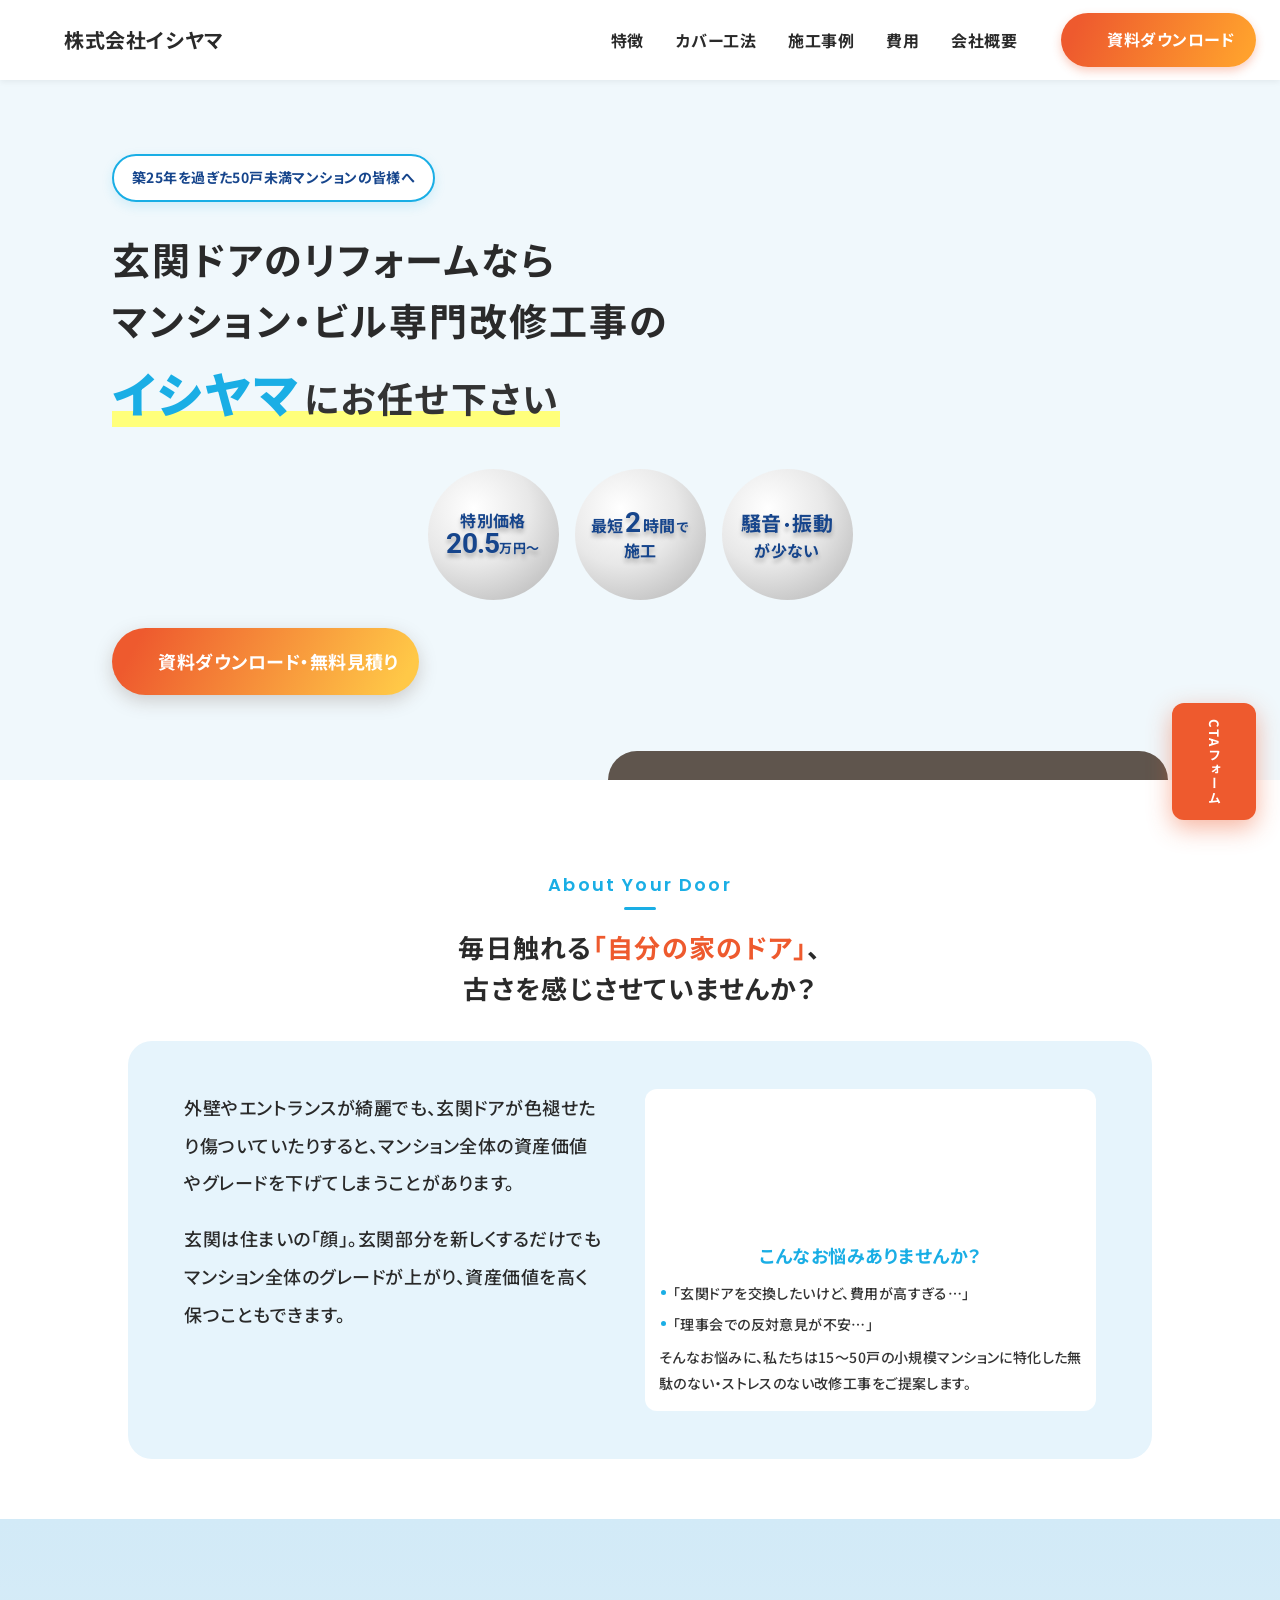
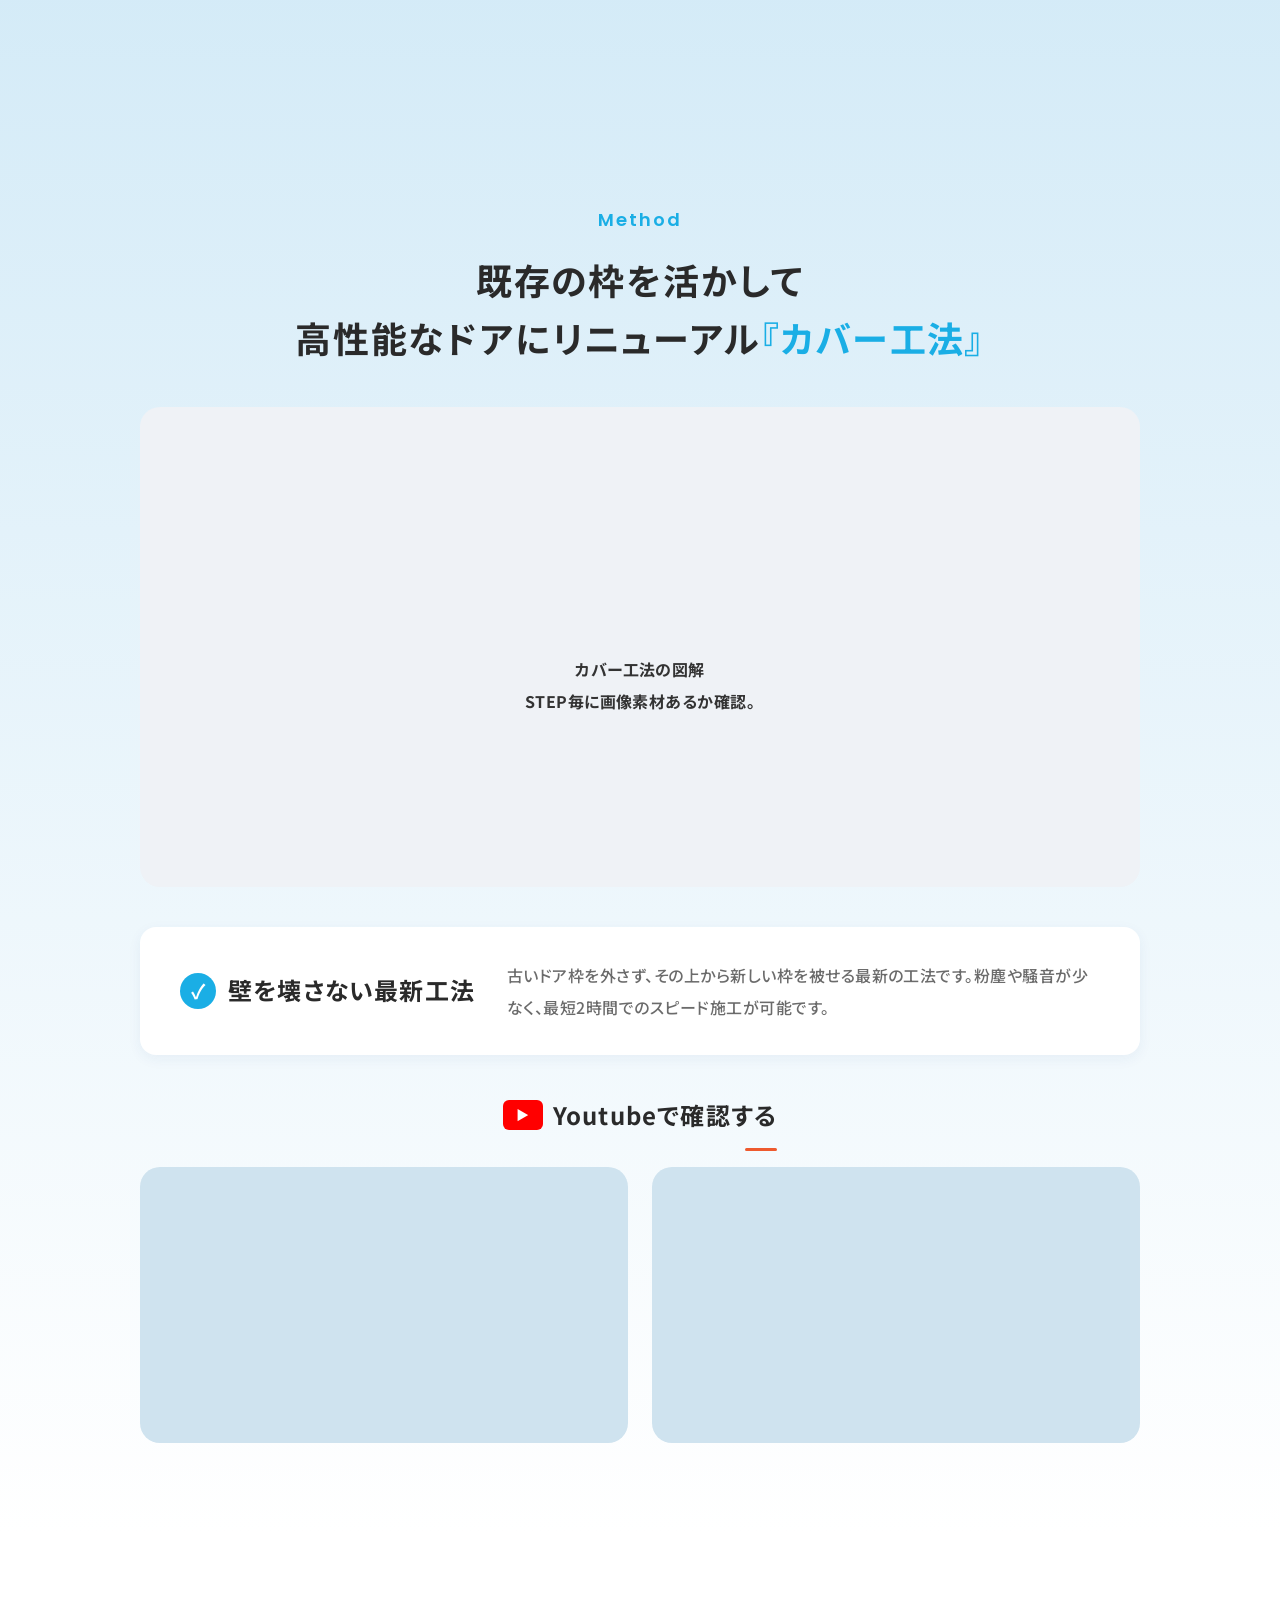
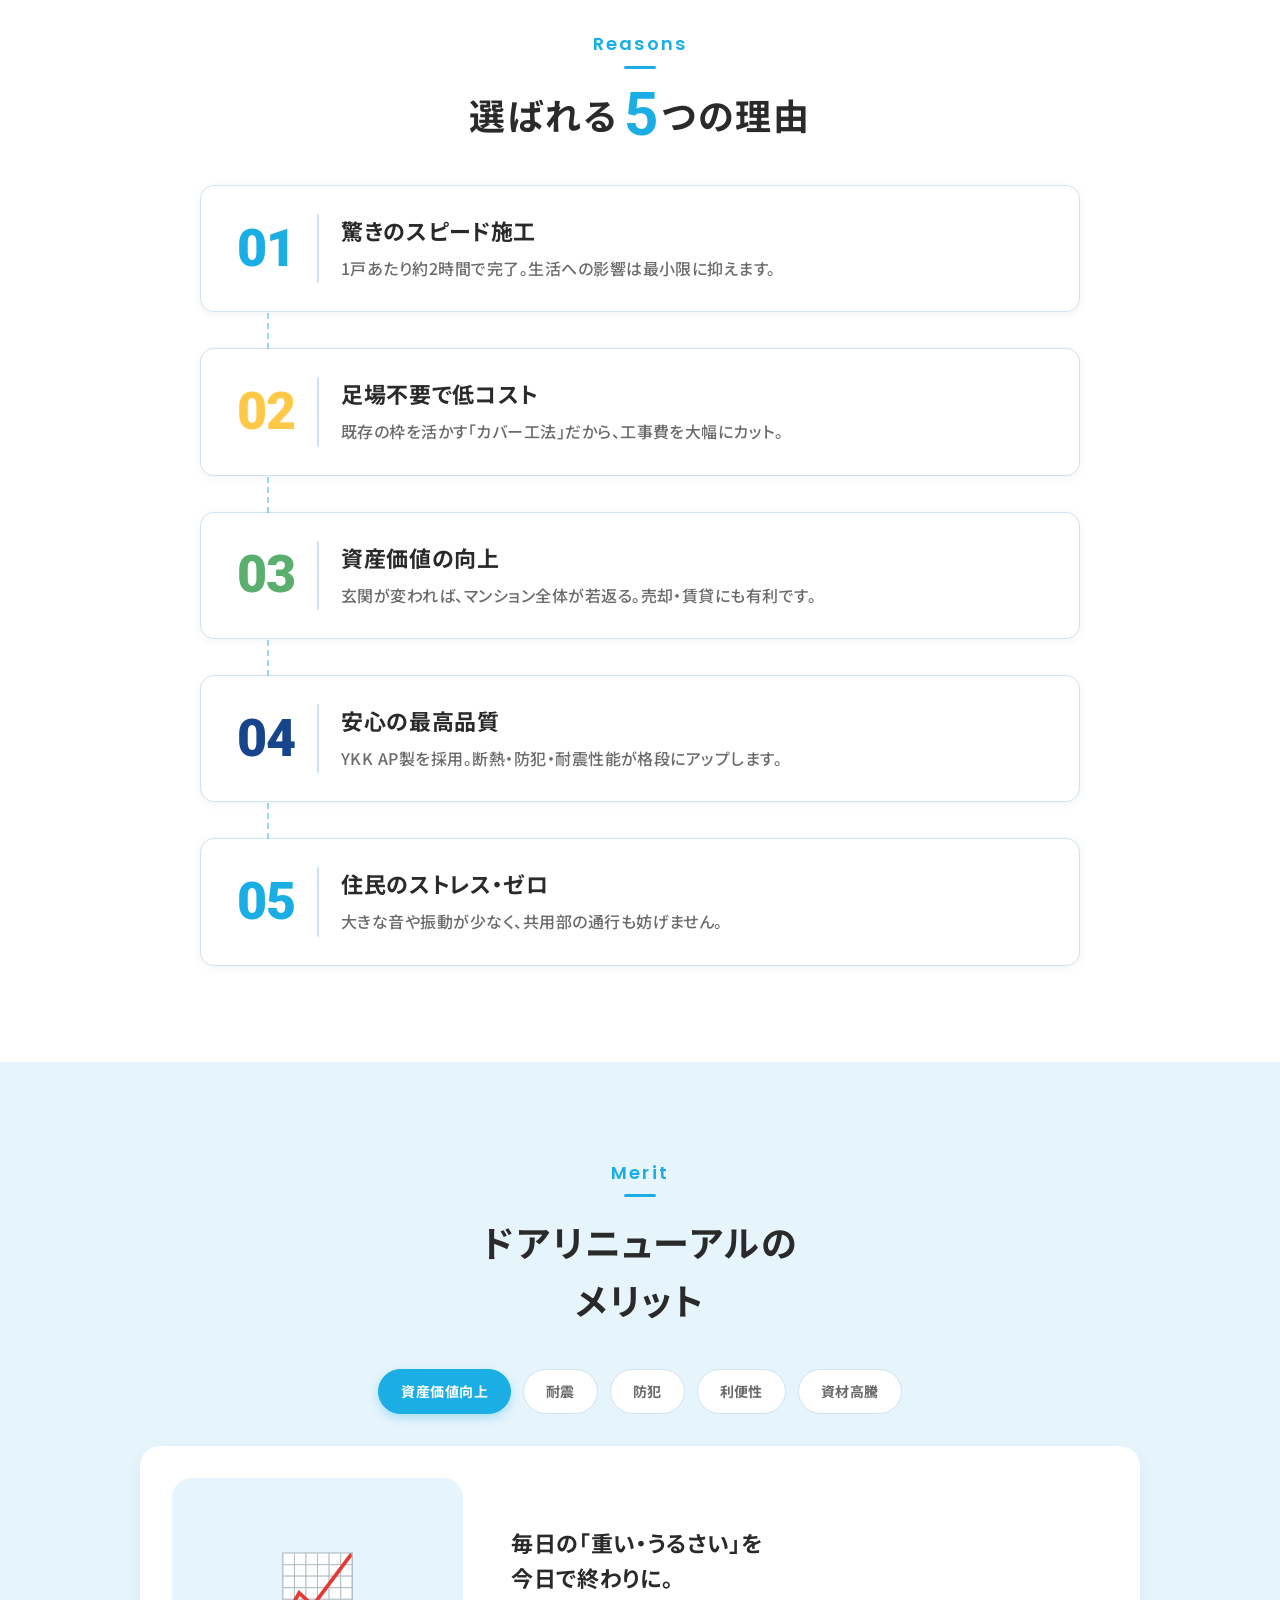
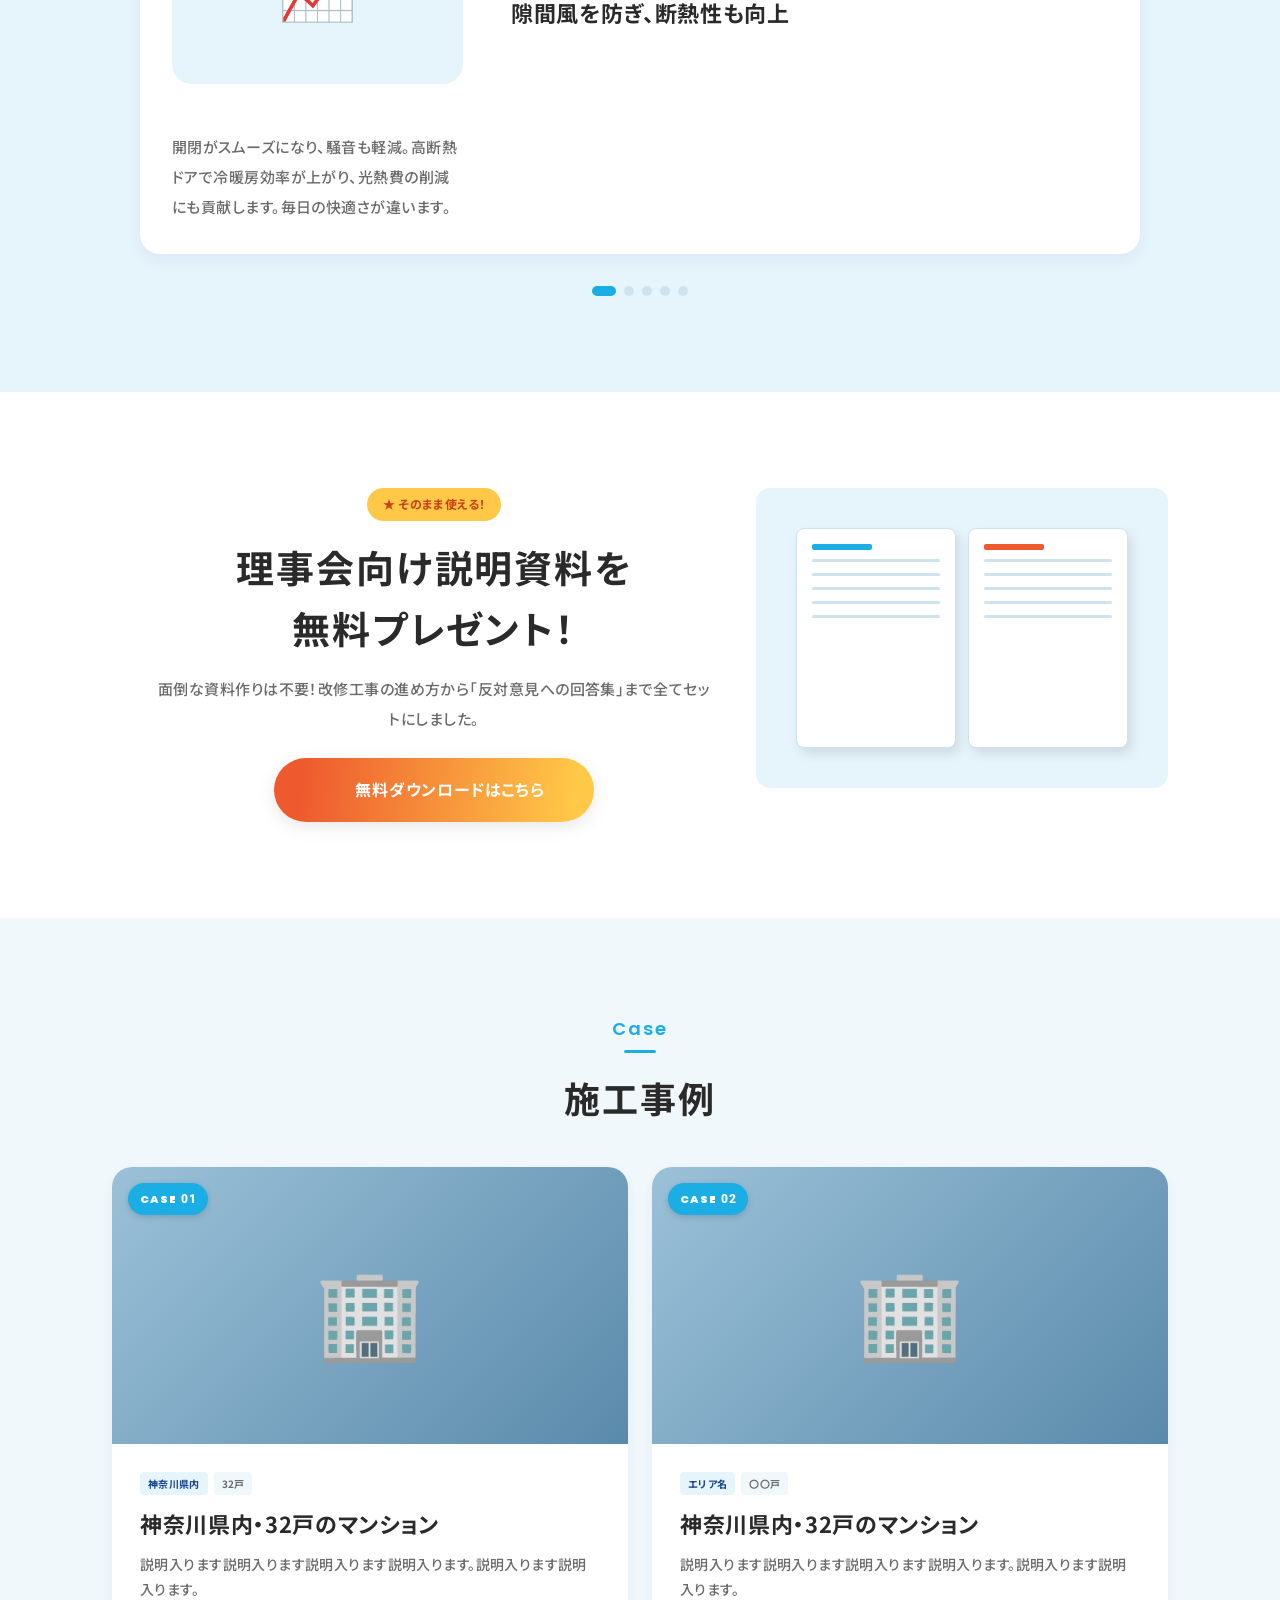
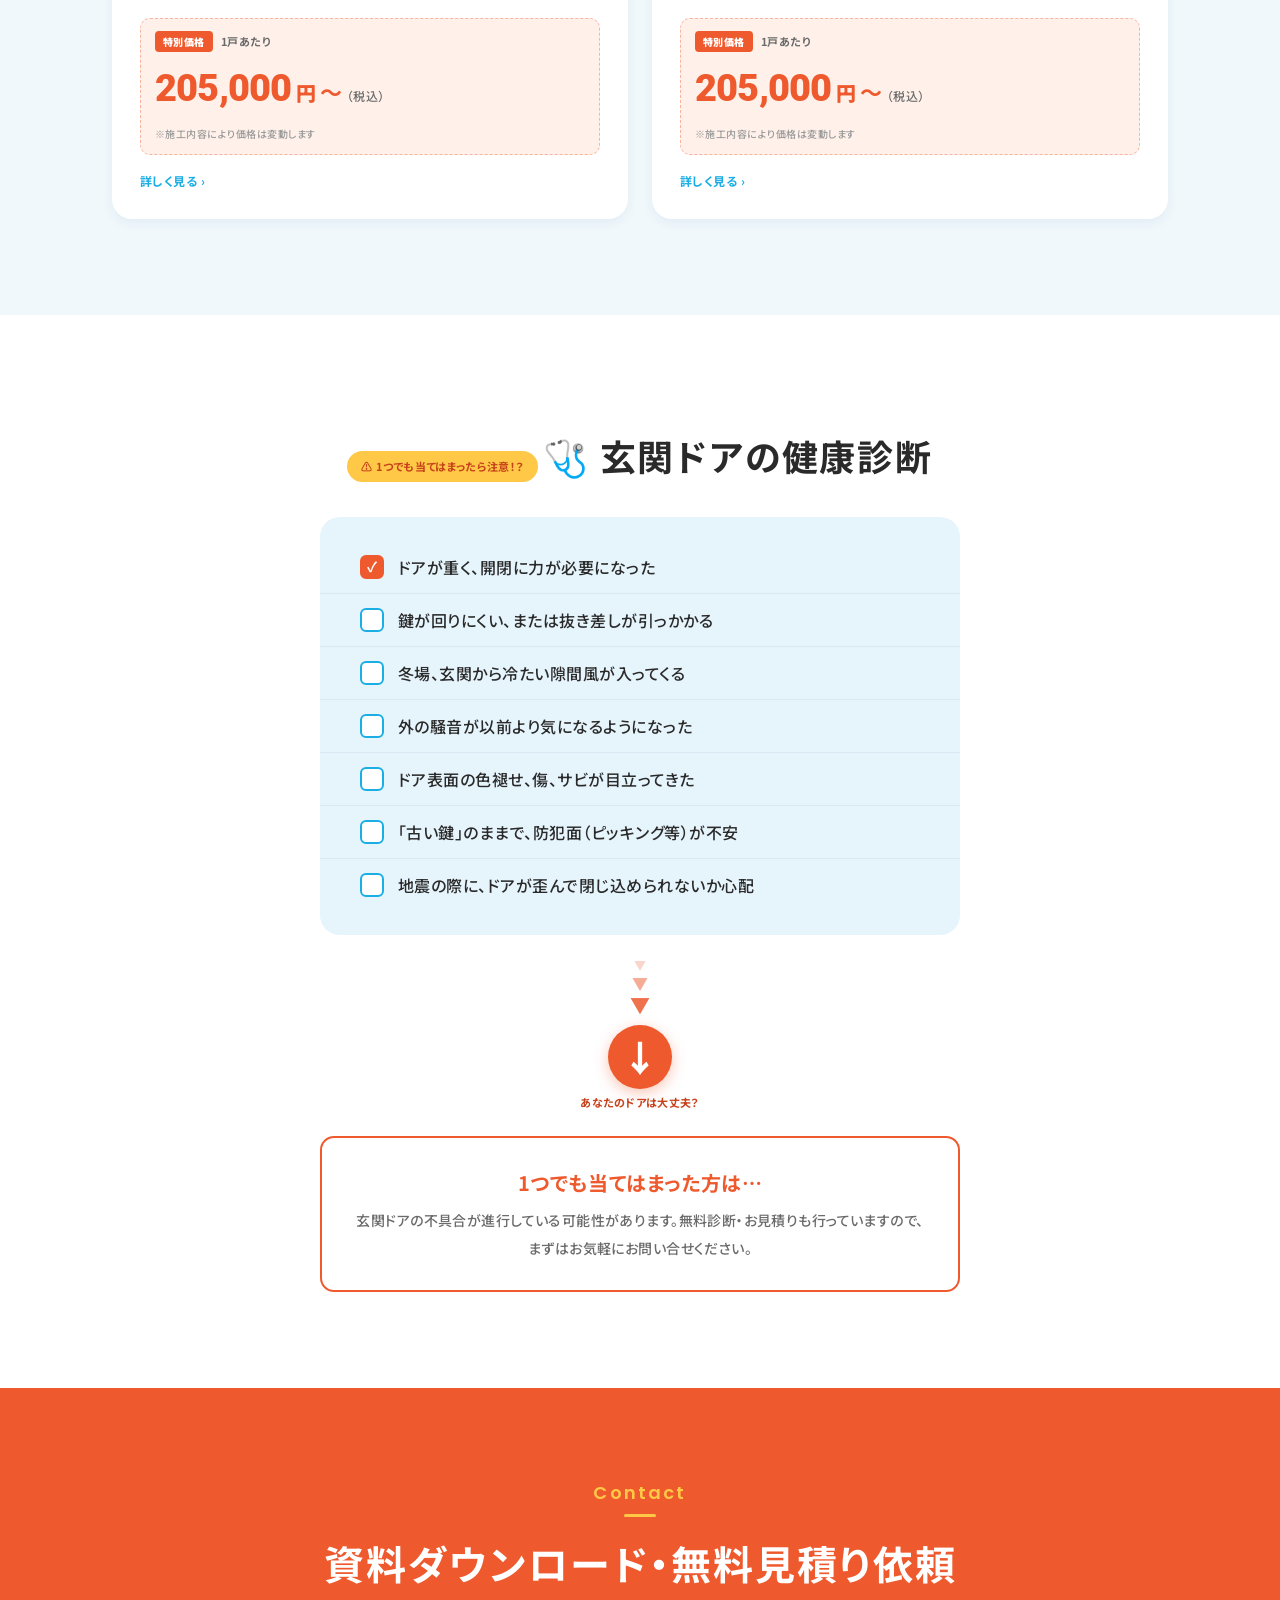
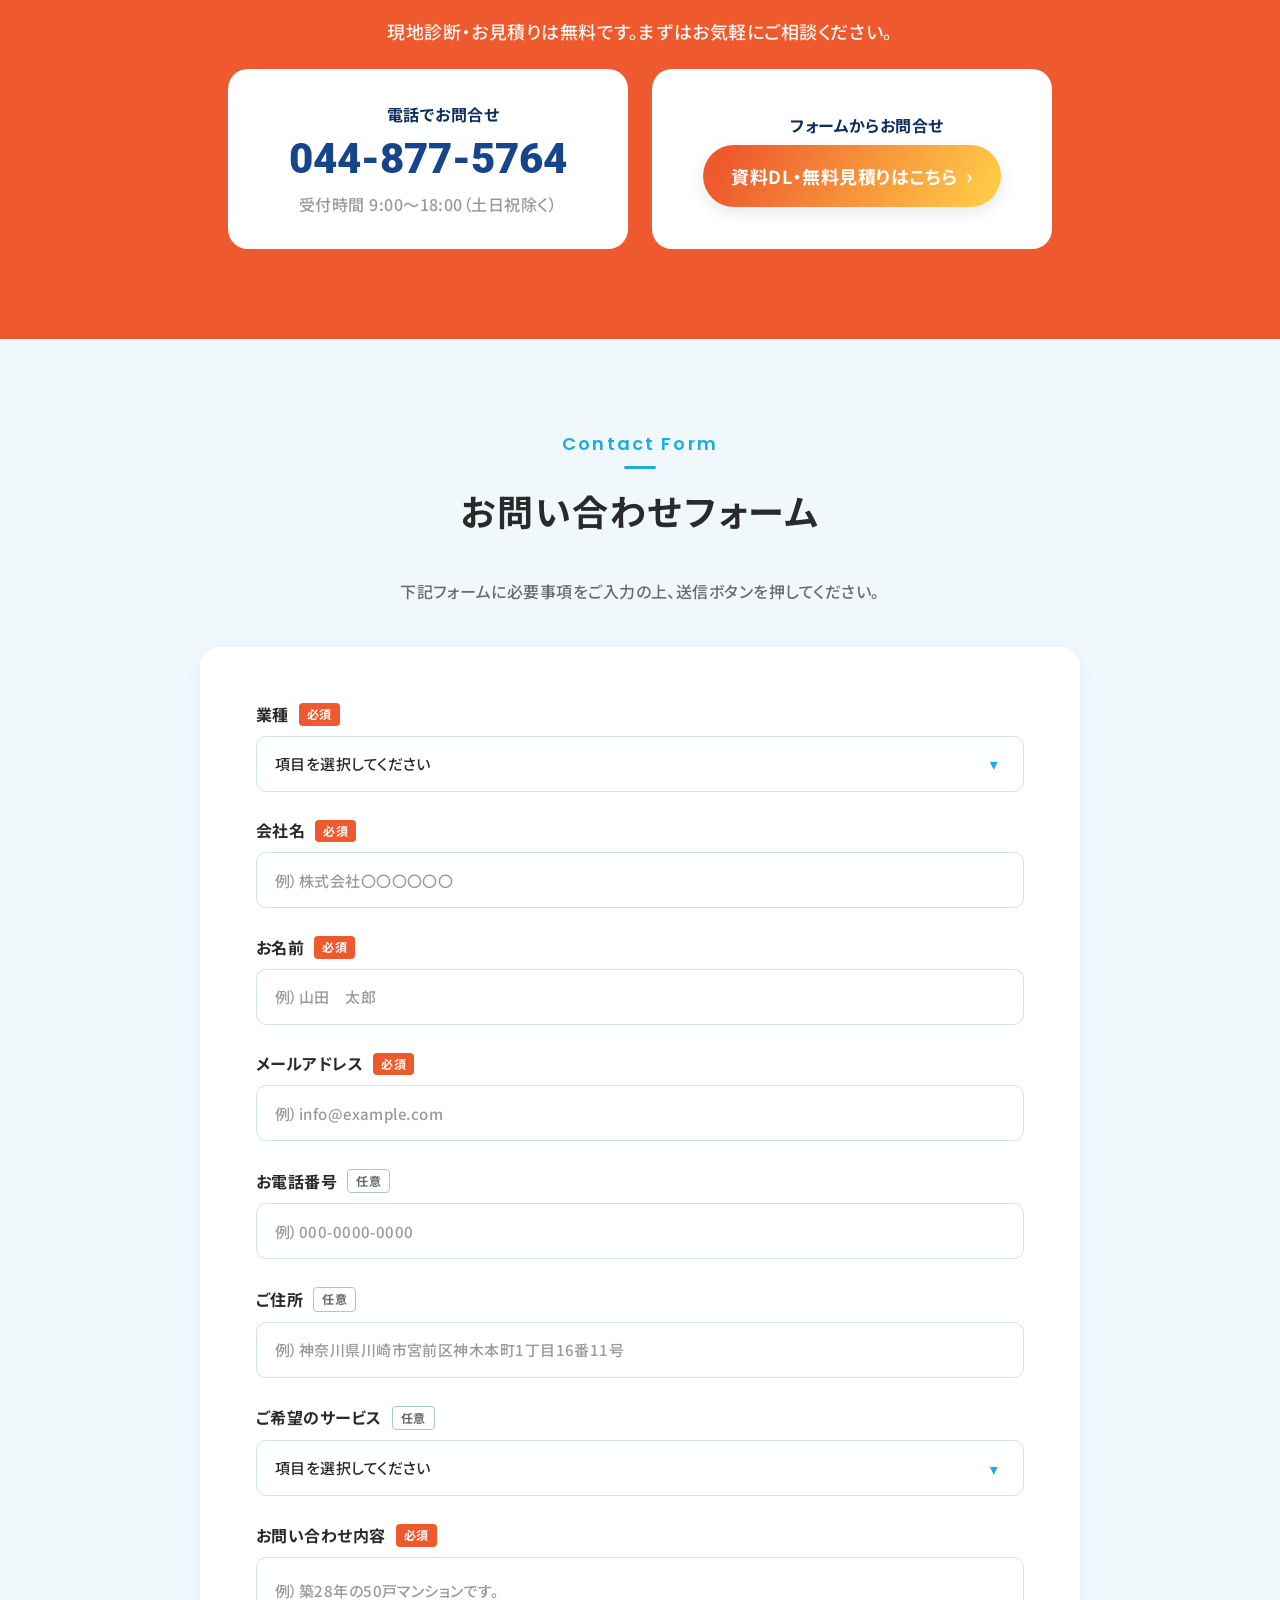
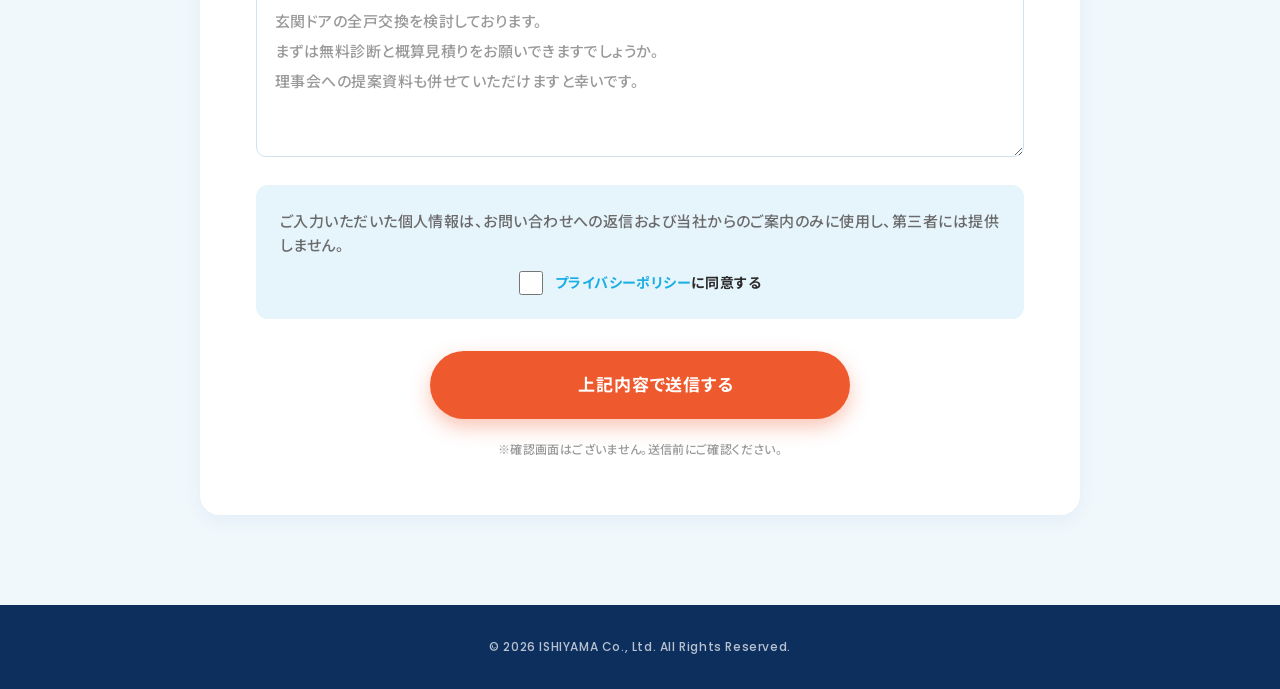
==== commit 02ea4255: "fix(ishiyama-lp): 02_CoverMethod exact Figma values 02_CoverMethod (1406:3275): - section bg: linear" ====
--- a/ishiyama-lp/index.html
+++ b/ishiyama-lp/index.html
@@ -121,49 +121,46 @@
     </div>
   </section>
 
-  <!-- ============ 02 COVER METHOD ============ -->
-  <section class="lp-section lp-method" id="method">
-    <header class="lp-section__head">
-      <p class="lp-eyebrow"><span>Method</span></p>
-      <h2 class="lp-section__title">
-        既存の枠を活かして<br>
-        高性能なドアにリニューアル<br>
-        <span class="lp-method__badge">『カバー工法』</span>
-      </h2>
-    </header>
-
-    <figure class="lp-method__visual">
-      <div class="lp-method__diagram">
-        <span class="lp-method__diagram-icon" aria-hidden="true">🚪</span>
-        <figcaption>
-          <strong>カバー工法の図解</strong>
+  <!-- ============ 02 COVER METHOD — Figma実値 (1406:3275) ============ -->
+  <section class="lp-method" id="method">
+    <!-- 上部 wave divider 画像差替えエリア (Figma: Vector 4, 1440x70) -->
+    <div class="lp-method__wave" aria-hidden="true"></div>
+
+    <div class="lp-method__inner">
+      <header class="lp-method__head">
+        <p class="lp-eyebrow lp-eyebrow--noline"><span>Method</span></p>
+        <h2 class="lp-method__title">
+          既存の枠を活かして<br>
+          高性能なドアにリニューアル<span class="lp-method__hl">『カバー工法』</span>
+        </h2>
+      </header>
+
+      <figure class="lp-method__diagram">
+        <!-- 図解画像差替えエリア (Figma: 中央アイコン + キャプション) -->
+        <span class="lp-method__diagram-icon" aria-hidden="true"></span>
+        <figcaption class="lp-method__diagram-cap">
+          <span>カバー工法の図解</span>
           <span>STEP毎に画像素材あるか確認。</span>
         </figcaption>
-      </div>
-    </figure>
-
-    <div class="lp-method__detail">
-      <h3 class="lp-method__heading">
-        <span class="lp-method__check" aria-hidden="true">✓</span>
-        壁を壊さない最新工法
-      </h3>
-      <p>古いドア枠を外さず、その上から新しい枠を被せる最新の工法です。粉塵や騒音が少なく、最短2時間でのスピード施工が可能です。</p>
-    </div>
-
-    <div class="lp-method__youtube">
-      <h3 class="lp-yt-heading">
-        <span class="lp-yt-heading__icon" aria-hidden="true">▶</span>
-        Youtubeで確認する
-      </h3>
-      <div class="lp-yt-grid">
-        <a href="#" class="lp-yt-thumb">
-          <span class="lp-yt-thumb__play" aria-hidden="true">▶</span>
-          <span class="lp-yt-thumb__label">施工の様子（前半）</span>
-        </a>
-        <a href="#" class="lp-yt-thumb">
-          <span class="lp-yt-thumb__play" aria-hidden="true">▶</span>
-          <span class="lp-yt-thumb__label">施工の様子（後半）</span>
-        </a>
+      </figure>
+
+      <div class="lp-method__card">
+        <div class="lp-method__check-row">
+          <span class="lp-method__check" aria-hidden="true">✓</span>
+          <h3 class="lp-method__heading">壁を壊さない最新工法</h3>
+        </div>
+        <p class="lp-method__body">古いドア枠を外さず、その上から新しい枠を被せる最新の工法です。粉塵や騒音が少なく、最短2時間でのスピード施工が可能です。</p>
+      </div>
+
+      <div class="lp-method__youtube">
+        <h3 class="lp-yt-heading">
+          <span class="lp-yt-heading__icon" aria-hidden="true">▶</span>
+          <span>Youtubeで確認する</span>
+        </h3>
+        <div class="lp-yt-grid">
+          <a href="#" class="lp-yt-thumb" aria-label="動画1"></a>
+          <a href="#" class="lp-yt-thumb" aria-label="動画2"></a>
+        </div>
       </div>
     </div>
   </section>
--- a/ishiyama-lp/css/style.css
+++ b/ishiyama-lp/css/style.css
@@ -582,148 +582,209 @@
 }
 
 /* =========================================================
-   02 COVER METHOD
-   ========================================================= */
-.lp-method { background: var(--lp-c-bg-sub); position: relative; }
-.lp-method::before {
-  content: "";
-  position: absolute;
-  top: 0; left: 0; right: 0;
+   02 COVER METHOD — Figma実値 (1406:3275)
+   ─────────────────────────────────────────────
+   - section bg: linear-gradient(180deg, #d2eaf7, #fff)
+   - top wave divider: 1440x70 画像差替え
+   - inner 1000w / gap 40px
+   - eyebrow Method: ★ 下線なし (only text)
+   - heading 36px Bold tracking 1.8 / 「『カバー工法』」 #1aaee5 INLINE
+   - diagram: 480h / bg #eff2f6 / radius 20
+   - card: white / shadow 0 4px 14px rgba(26,69,140,0.06) / horizontal
+   - Youtube: 24px Bold heading + orange underline 32x3
+   ────────────────────────────────────── */
+.lp-method {
+  background: linear-gradient(180deg, #d2eaf7 0%, #fff 100%);
+  padding-bottom: 60px;
+  position: relative;
+  display: flex;
+  flex-direction: column;
+  align-items: center;
+}
+/* 上部 wave divider 画像差替えエリア */
+.lp-method__wave {
+  width: 100%;
   height: 42px;
-  background: var(--lp-c-white);
-  clip-path: polygon(0 0, 100% 0, 100% 0, 0 100%);
-}
-.lp-method__badge {
-  display: inline-block;
-  margin-top: 14px;
-  background: var(--lp-c-orange);
-  color: var(--lp-c-white);
+  background: transparent;
+  background-size: cover;
+  background-position: center;
+  background-repeat: no-repeat;
+  /* TODO: Figmaから書き出した wave.svg を background-image で指定 */
+}
+.lp-method__inner {
+  display: flex;
+  flex-direction: column;
+  align-items: center;
+  gap: 32px;
+  width: 100%;
+  max-width: 1000px;
+  padding: 0 20px;
+  margin-top: 32px;
+}
+.lp-method__head {
+  display: flex;
+  flex-direction: column;
+  align-items: center;
+  gap: 16px;
+}
+/* Eyebrow with NO underline rect (variant) */
+.lp-eyebrow--noline::after { display: none; }
+
+.lp-method__title {
+  font-family: var(--lp-ff-jp);
+  font-weight: 700;
+  font-size: 24px;
+  letter-spacing: 0.05em;
+  line-height: 1.6;
+  color: #2a2a2a;
+  text-align: center;
+  margin: 0;
+}
+/* インライン 『カバー工法』 = #1aaee5 */
+.lp-method__hl { color: #1aaee5; }
+
+/* ── 図解 ────────────────────────────────────── */
+.lp-method__diagram {
+  background: #eff2f6;
+  border-radius: 20px;
+  width: 100%;
+  height: 280px;
+  display: flex;
+  flex-direction: column;
+  align-items: center;
+  justify-content: center;
+  gap: 16px;
+  margin: 0;
+}
+.lp-method__diagram-icon {
+  width: 61px;
+  height: 61px;
+  background: transparent;
+  background-size: contain;
+  background-repeat: no-repeat;
+  background-position: center;
+}
+.lp-method__diagram-cap {
+  display: flex;
+  flex-direction: column;
+  align-items: center;
+  text-align: center;
+  font-family: "DM Sans", var(--lp-ff-jp);
+  font-weight: 700;
+  font-size: 14px;
+  letter-spacing: 0.03em;
+  color: #333;
+  line-height: 2;
+}
+
+/* ── 解説カード ─────────────────────────── */
+.lp-method__card {
+  background: #fff;
+  border-radius: 16px;
+  padding: 20px;
+  box-shadow: 0 4px 14px 0 rgba(26, 69, 140, 0.06);
+  width: 100%;
+  display: flex;
+  flex-direction: column;
+  gap: 12px;
+}
+.lp-method__check-row {
+  display: flex;
+  align-items: center;
+  gap: 12px;
+}
+.lp-method__check {
+  width: 28px;
+  height: 28px;
+  flex-shrink: 0;
+  background: #1aaee5;
+  color: #fff;
+  border-radius: 50%;
+  display: flex;
+  align-items: center;
+  justify-content: center;
+  font-family: var(--lp-ff-jp);
+  font-weight: 700;
+  font-size: 16px;
+}
+.lp-method__heading {
+  font-family: var(--lp-ff-jp);
+  font-weight: 700;
   font-size: 18px;
-  font-weight: 900;
-  padding: 8px 20px;
-  border-radius: 999px;
   letter-spacing: 0.05em;
-  box-shadow: var(--lp-shadow-orange);
-}
-.lp-method__visual { margin-top: 24px; }
-.lp-method__diagram {
-  background: var(--lp-c-bg-blue);
-  border-radius: var(--lp-radius-l);
-  aspect-ratio: 303 / 390;
-  display: flex;
-  flex-direction: column;
-  align-items: center;
-  justify-content: center;
-  text-align: center;
+  color: #2a2a2a;
+  margin: 0;
+}
+.lp-method__body {
+  font-family: var(--lp-ff-jp);
+  font-weight: 500;
+  font-size: 14px;
+  line-height: 2;
+  letter-spacing: 0.03em;
+  color: #6b6b6b;
+  margin: 0;
+}
+
+/* ── Youtube section ─────────────────────── */
+.lp-method__youtube {
+  display: flex;
+  flex-direction: column;
+  align-items: center;
+  gap: 24px;
+  width: 100%;
+}
+.lp-yt-heading {
+  position: relative;
+  display: inline-flex;
+  align-items: center;
   gap: 10px;
-}
-.lp-method__diagram-icon { font-size: 64px; }
-.lp-method__diagram figcaption {
-  display: flex; flex-direction: column; gap: 4px;
-  font-size: 12px;
-  color: var(--lp-c-text-sub);
-  font-weight: 500;
-  line-height: 1.6;
-}
-.lp-method__diagram figcaption strong {
-  font-size: 14px;
-  color: var(--lp-c-text);
-  font-weight: 700;
-}
-.lp-method__detail {
-  margin-top: 20px;
-  background: var(--lp-c-white);
-  border-radius: var(--lp-radius);
-  padding: 20px 18px;
-  border: 1px solid var(--lp-c-border);
-}
-.lp-method__heading {
-  font-size: 15px;
-  font-weight: 700;
-  display: flex;
-  align-items: center;
-  gap: 6px;
-  margin-bottom: 8px;
-  letter-spacing: 0.03em;
-}
-.lp-method__check {
-  width: 20px; height: 20px;
-  border-radius: 50%;
-  background: var(--lp-c-saxblue);
-  color: var(--lp-c-white);
-  font-size: 12px; font-weight: 700;
-  display: inline-flex;
-  align-items: center; justify-content: center;
-}
-.lp-method__detail p {
-  font-size: 13px;
-  font-weight: 500;
-  line-height: 2;
-  color: var(--lp-c-text-sub);
-  letter-spacing: 0.03em;
-}
-
-.lp-method__youtube { margin-top: 32px; text-align: center; }
-.lp-yt-heading {
-  font-size: 17px;
-  font-weight: 700;
+  font-family: var(--lp-ff-jp);
+  font-weight: 700;
+  font-size: 20px;
   letter-spacing: 0.05em;
-  display: inline-flex;
-  align-items: center;
-  gap: 8px;
+  color: #2a2a2a;
+  margin: 0;
   padding-bottom: 8px;
-  position: relative;
-}
+}
+/* オレンジ下線 32x3 */
 .lp-yt-heading::after {
   content: "";
   position: absolute;
-  left: 50%; bottom: 0;
+  left: 50%;
+  bottom: 0;
   transform: translateX(-50%);
-  width: 32px; height: 3px;
+  width: 32px;
+  height: 3px;
+  background: #ee5a2e;
   border-radius: 2px;
-  background: var(--lp-c-orange);
 }
 .lp-yt-heading__icon {
   display: inline-flex;
-  align-items: center; justify-content: center;
-  width: 32px; height: 24px;
-  background: #FF0000;
-  color: var(--lp-c-white);
-  font-size: 10px;
-  border-radius: 5px;
+  align-items: center;
+  justify-content: center;
+  width: 40px;
+  height: 30px;
+  background: red;
+  color: #fff;
+  font-size: 13px;
+  font-weight: 700;
+  border-radius: 6px;
 }
 .lp-yt-grid {
   display: grid;
   grid-template-columns: 1fr;
-  gap: 12px;
-  margin-top: 20px;
+  gap: 16px;
+  width: 100%;
 }
 .lp-yt-thumb {
-  position: relative;
-  display: flex;
-  flex-direction: column;
-  align-items: center;
-  justify-content: center;
-  background: var(--lp-c-bg-blue);
-  border-radius: var(--lp-radius);
-  aspect-ratio: 335 / 189;
-  gap: 8px;
-  box-shadow: var(--lp-shadow);
-}
-.lp-yt-thumb__play {
-  width: 56px; height: 56px;
-  background: #FF0000;
-  color: var(--lp-c-white);
-  border-radius: 50%;
-  display: flex;
-  align-items: center; justify-content: center;
-  font-size: 22px;
-  box-shadow: 0 4px 12px rgba(0,0,0,0.25);
-}
-.lp-yt-thumb__label {
-  font-size: 12px;
-  font-weight: 700;
-  color: var(--lp-c-text-sub);
+  display: block;
+  width: 100%;
+  aspect-ratio: 488 / 276;
+  background: #cfe3ef;
+  border-radius: 20px;
+  background-size: cover;
+  background-position: center;
+  /* TODO: Youtubeサムネ画像差替え */
 }
 
 /* =========================================================
@@ -1886,48 +1947,55 @@
   .lp-empathy__bullets li { font-size: 14px; }
   .lp-empathy__sub { font-size: 14px; }
 
-  /* ----- 02 COVER METHOD ----- */
-  .lp-method { padding-top: 156px; }
-  .lp-method::before { height: 70px; }
-  .lp-method__badge { font-size: 28px; padding: 10px 28px; margin-top: 18px; }
-  .lp-method__visual {
-    max-width: 1000px;
-    margin: 32px auto 0;
+  /* ----- 02 COVER METHOD — Figma実値 (PC 1440) ----- */
+  .lp-method {
+    gap: 108px;
+    padding-bottom: 90px;
+  }
+  .lp-method__wave {
+    height: 70px;
+    width: 1440px;
+    max-width: 100%;
+  }
+  .lp-method__inner {
+    margin-top: 108px;
+    gap: 40px;
+    padding: 0;
+  }
+  .lp-method__title {
+    font-size: 36px;
+    letter-spacing: 0.05em;
+    line-height: 1.6;
   }
   .lp-method__diagram {
-    aspect-ratio: 1000 / 480;
-    border-radius: 24px;
-  }
-  .lp-method__diagram-icon { font-size: 96px; }
-  .lp-method__diagram figcaption { font-size: 14px; }
-  .lp-method__diagram figcaption strong { font-size: 18px; }
-
-  .lp-method__detail {
-    max-width: 1000px;
-    margin: 32px auto 0;
+    height: 480px;
+    border-radius: 20px;
+  }
+  .lp-method__diagram-cap {
+    font-size: 16px;
+    letter-spacing: 0.03em;
+  }
+  .lp-method__card {
     padding: 32px 40px;
-    display: grid;
-    grid-template-columns: 299px 1fr;
+    flex-direction: row;
+    align-items: center;
     gap: 32px;
-    align-items: center;
-  }
-  .lp-method__heading { font-size: 22px; margin-bottom: 0; }
-  .lp-method__check { width: 36px; height: 36px; font-size: 18px; }
-  .lp-method__detail p { font-size: 15px; }
-
-  .lp-method__youtube {
-    max-width: 1000px;
-    margin: 56px auto 0;
-  }
+    border-radius: 16px;
+  }
+  .lp-method__check-row { flex-shrink: 0; gap: 12px; }
+  .lp-method__check { width: 36px; height: 36px; font-size: 20px; border-radius: 18px; }
+  .lp-method__heading { font-size: 24px; letter-spacing: 0.05em; }
+  .lp-method__body { font-size: 16px; letter-spacing: 0.03em; flex: 1; min-width: 0; }
   .lp-yt-heading { font-size: 24px; gap: 10px; }
-  .lp-yt-heading__icon { width: 40px; height: 30px; font-size: 13px; }
+  .lp-yt-heading::after {
+    left: auto; right: 0;
+    transform: none;
+    bottom: -8px;
+  }
   .lp-yt-grid {
     grid-template-columns: 1fr 1fr;
     gap: 24px;
-    margin-top: 28px;
-  }
-  .lp-yt-thumb { aspect-ratio: 488 / 276; border-radius: 20px; }
-  .lp-yt-thumb__play { width: 80px; height: 80px; font-size: 28px; }
+  }
 
   /* ----- 03 REASONS ----- */
   .lp-reasons__title { font-size: 36px; }
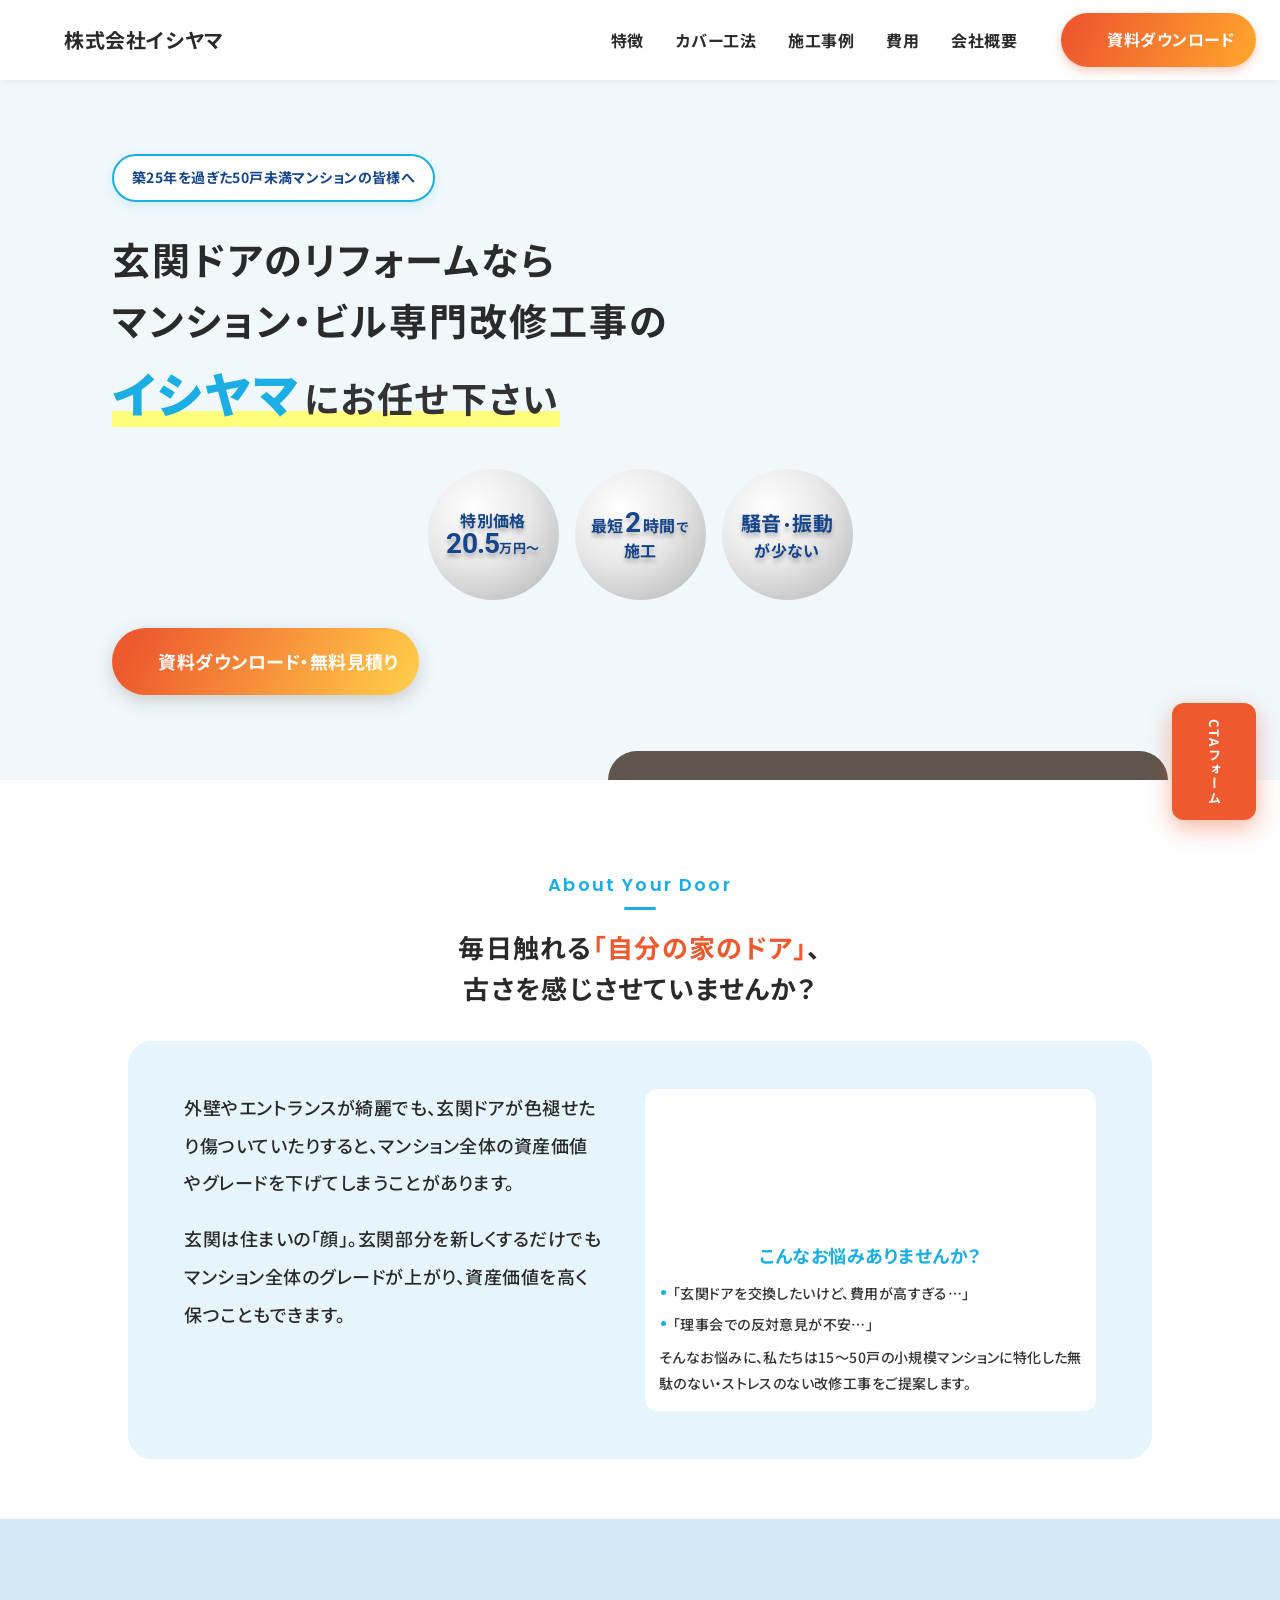
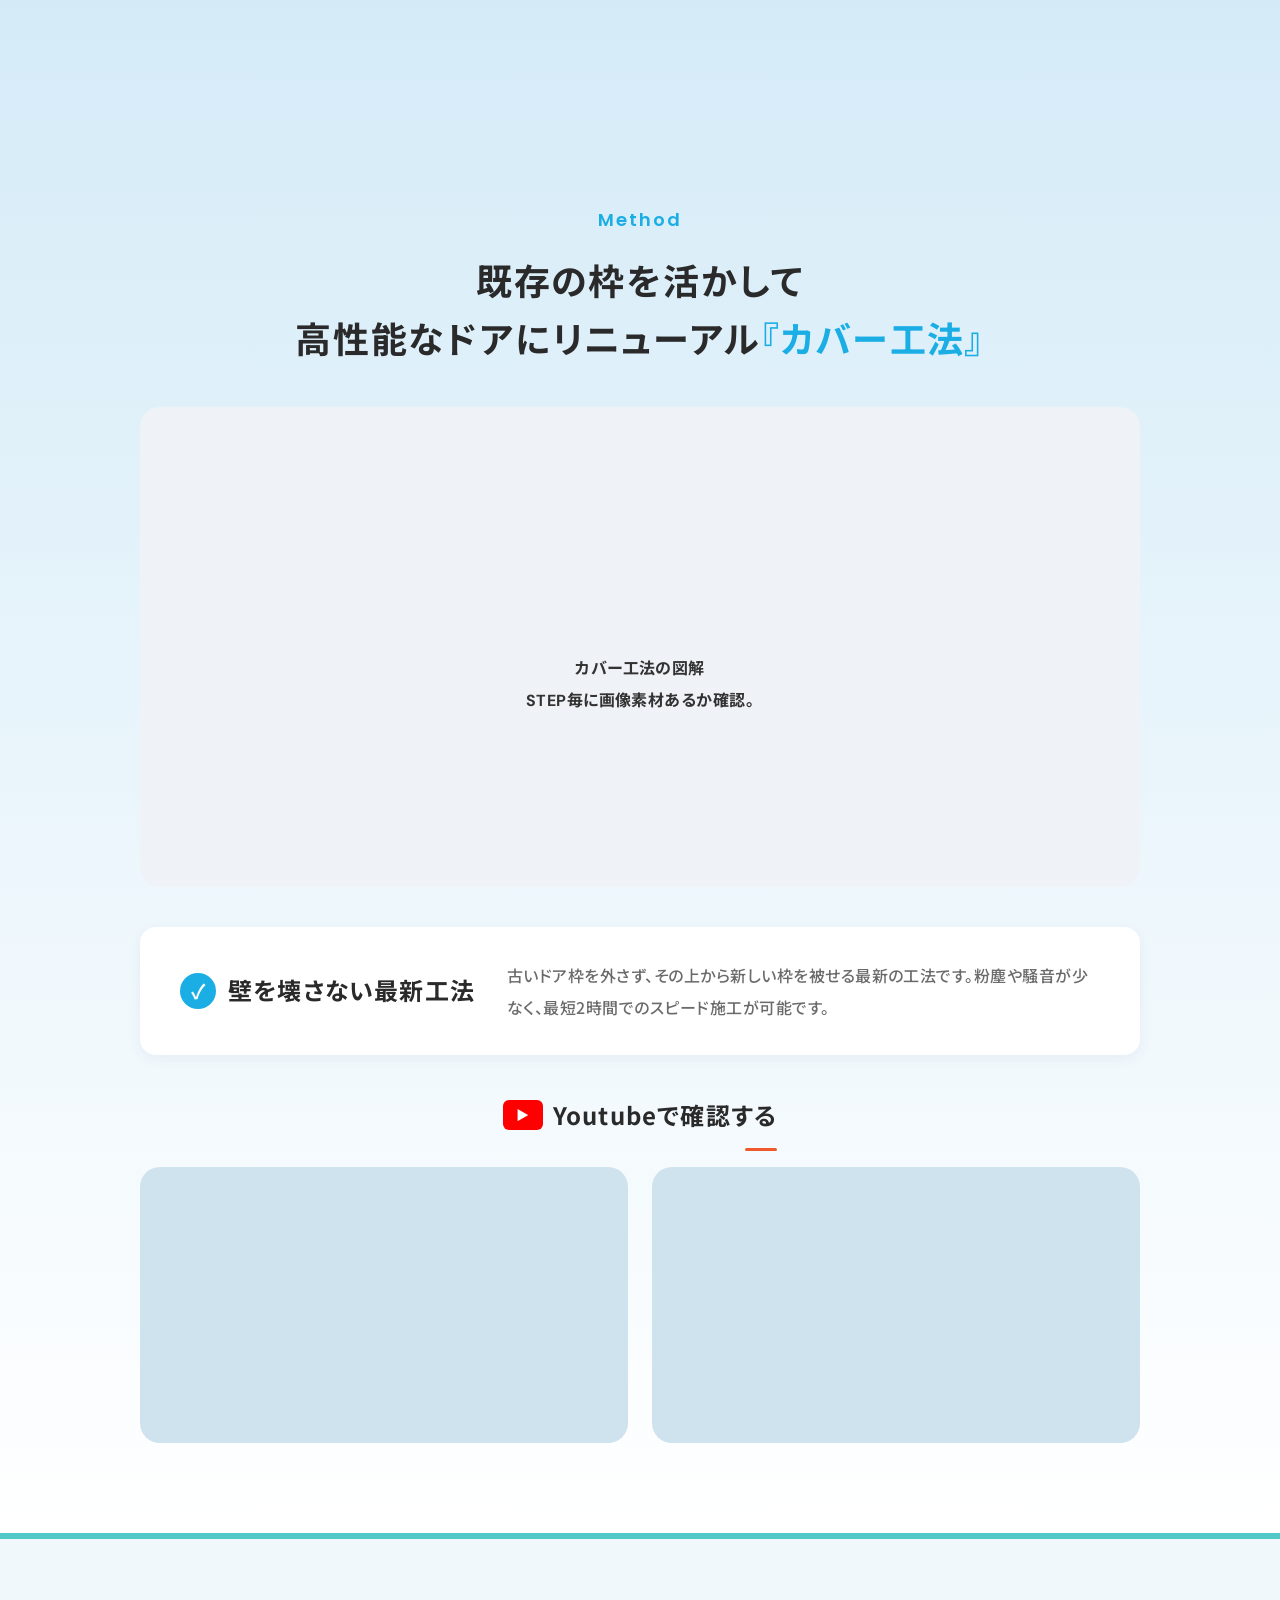
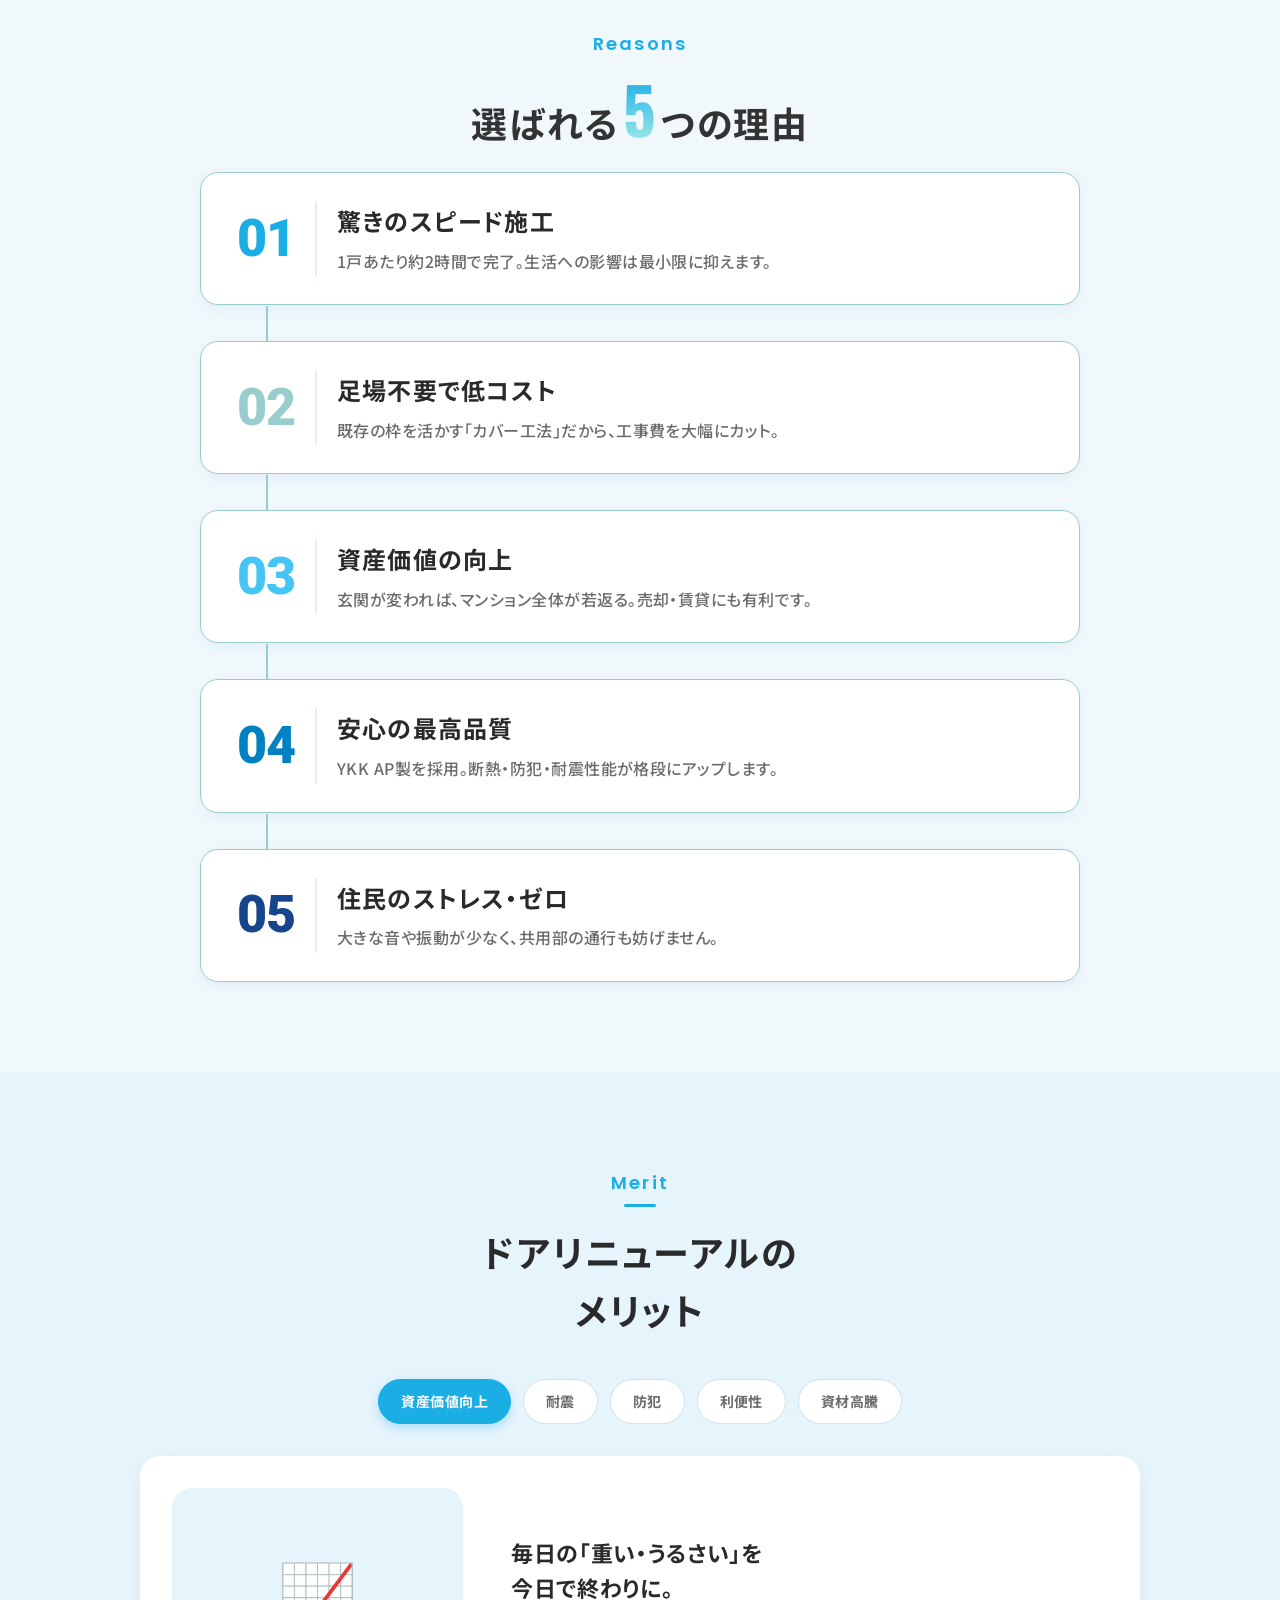
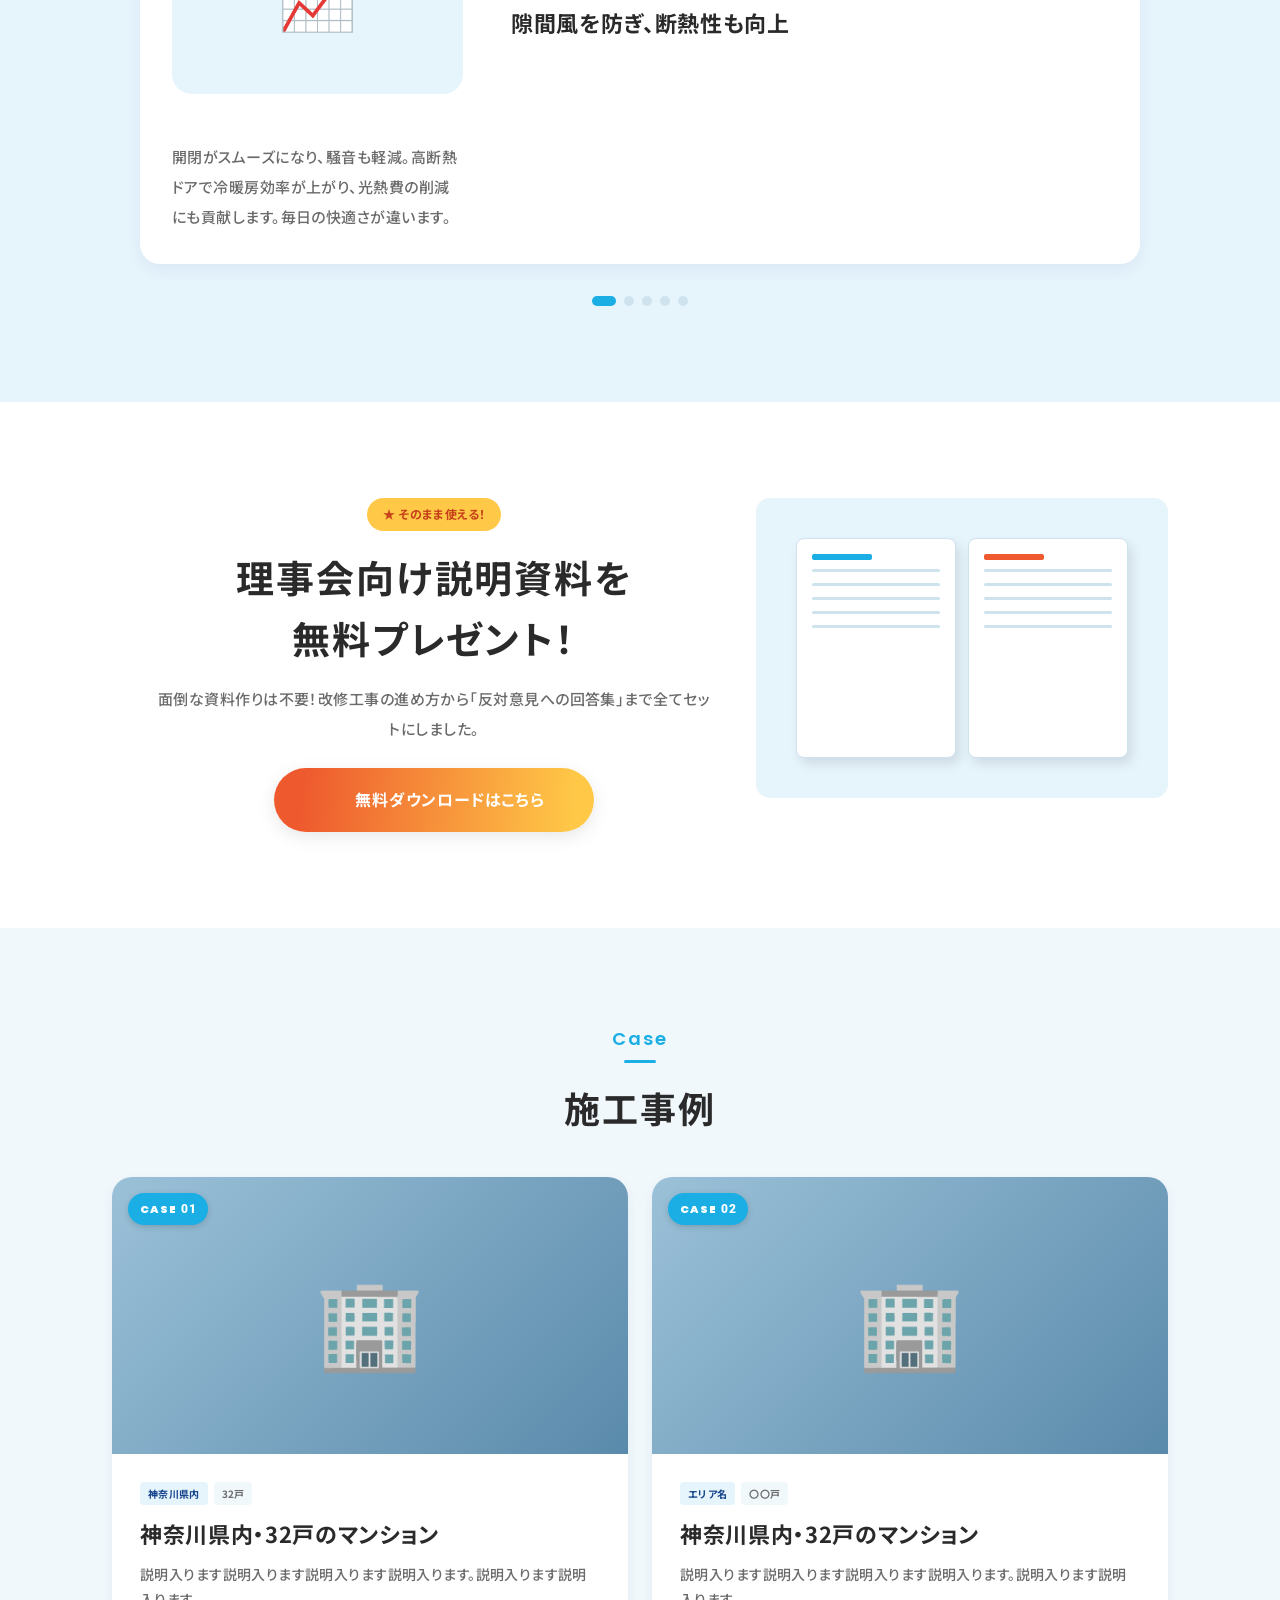
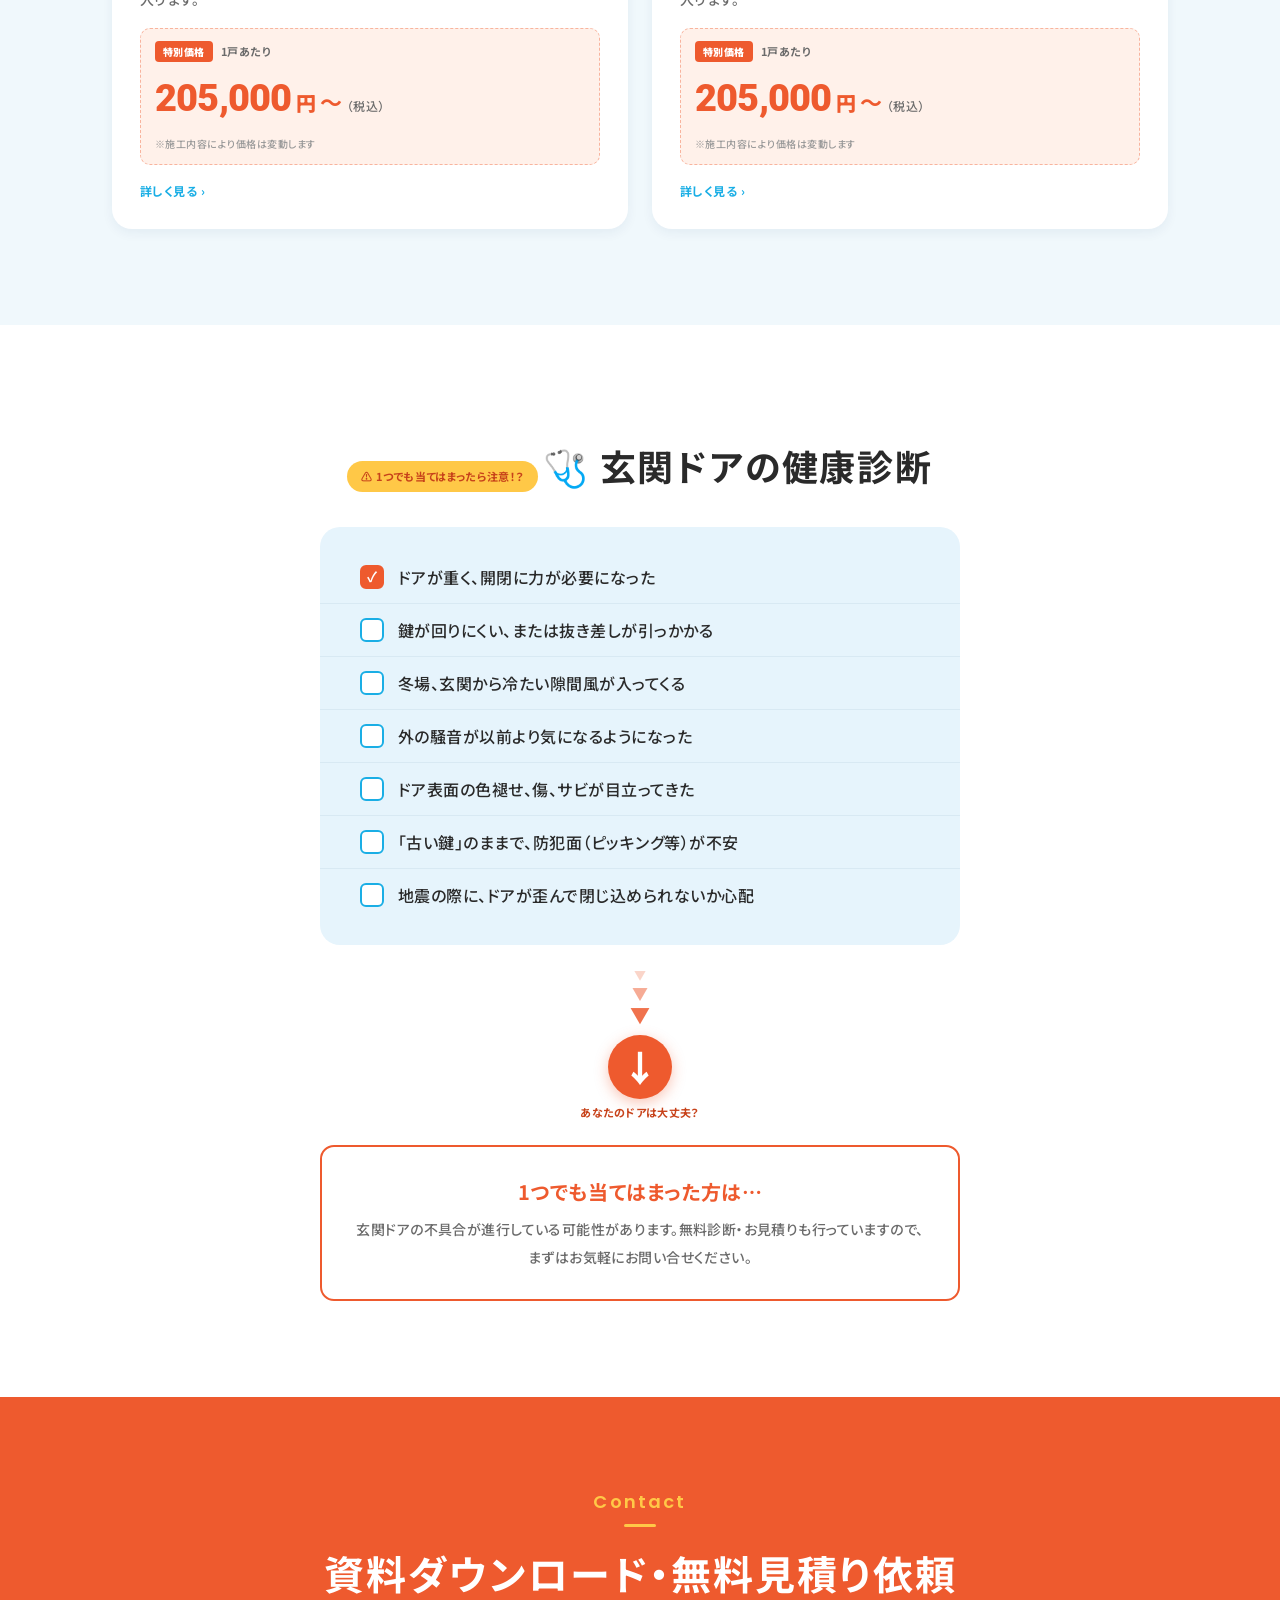
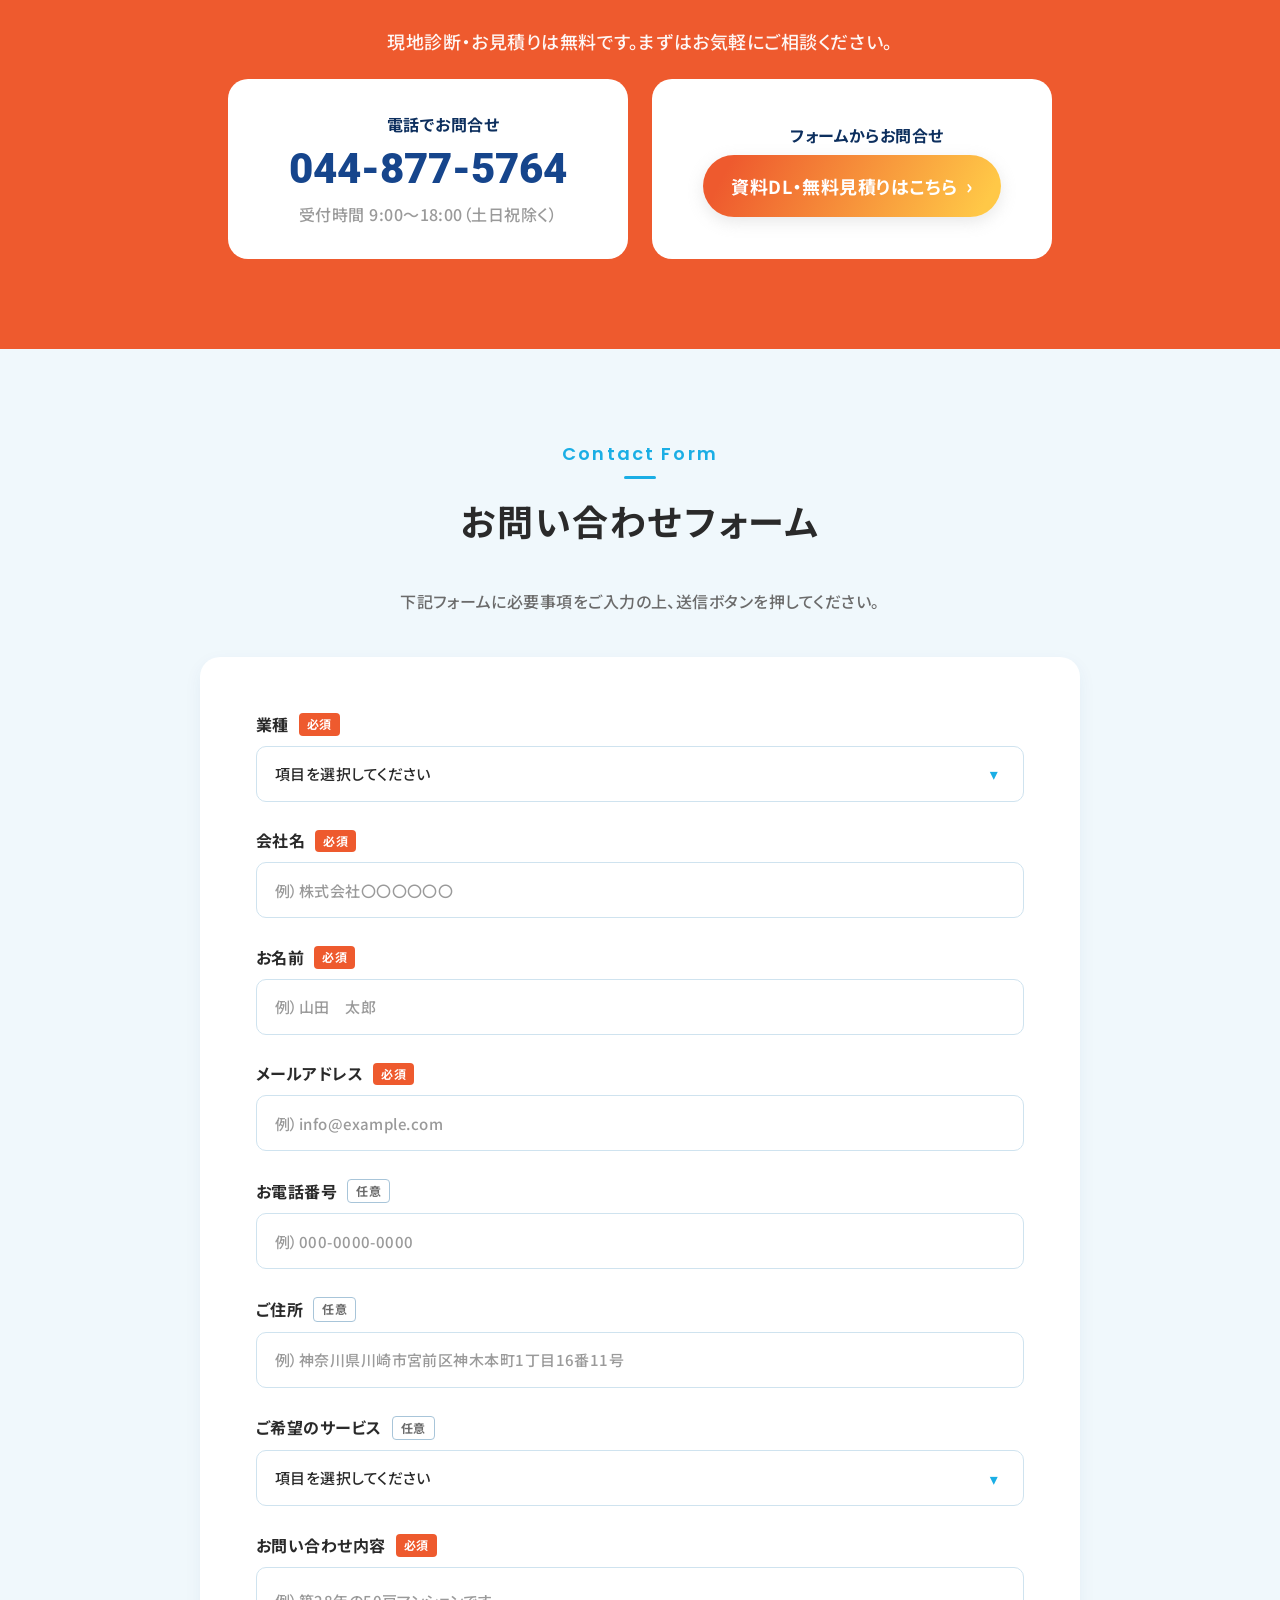
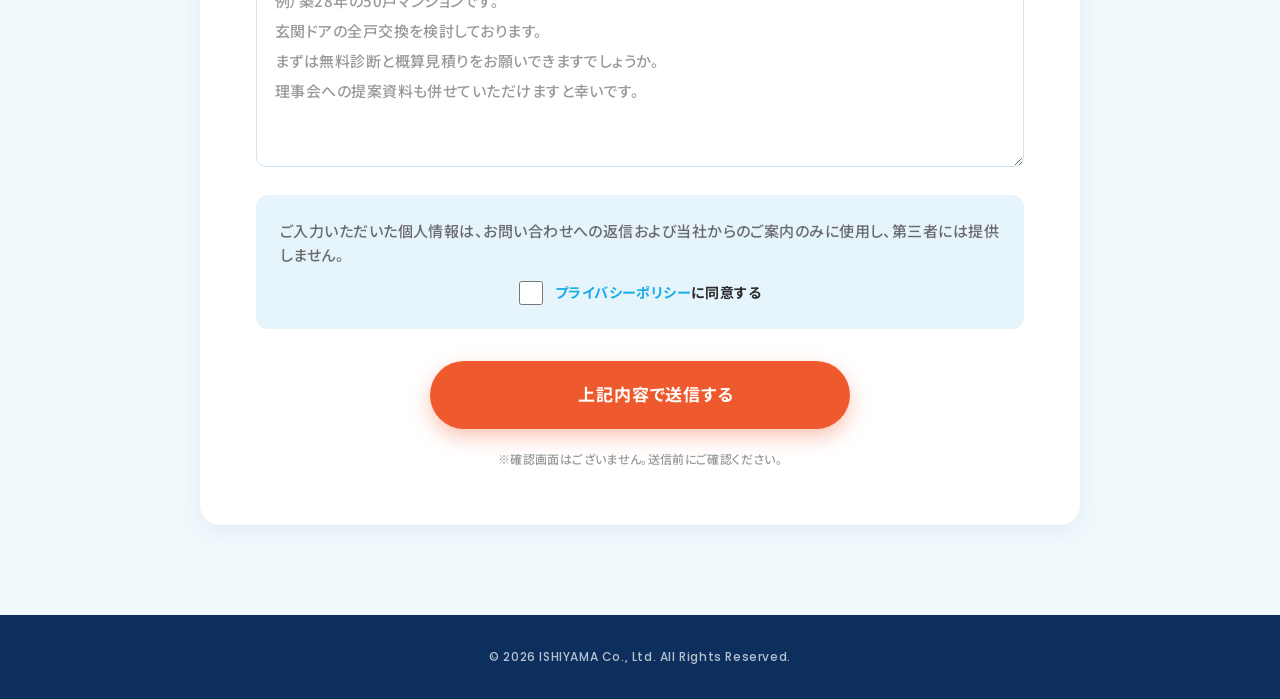
==== commit 74f31720: "fix(ishiyama-lp): 03_Reasons exact Figma values 03_Reasons (1406:3302): - section: bg #f0f8fc / bord" ====
--- a/ishiyama-lp/index.html
+++ b/ishiyama-lp/index.html
@@ -8,7 +8,7 @@
 <meta name="description" content="築25年を過ぎた50戸未満マンション向けの玄関ドアリフォーム。カバー工法で1戸あたり20.5万円〜、最短2時間で施工。神奈川・川崎の株式会社イシヤマ。">
 <link rel="preconnect" href="https://fonts.googleapis.com">
 <link rel="preconnect" href="https://fonts.gstatic.com" crossorigin>
-<link rel="stylesheet" href="https://fonts.googleapis.com/css2?family=Noto+Sans+JP:wght@400;500;700;900&family=Poppins:wght@600;700;900&family=Roboto:wght@900&display=swap">
+<link rel="stylesheet" href="https://fonts.googleapis.com/css2?family=DM+Sans:wght@400;700&family=Noto+Sans+JP:wght@400;500;700;900&family=Oswald:wght@700&family=Poppins:wght@600;700;900&family=Roboto:wght@700;900&display=swap">
 <link rel="stylesheet" href="css/style.css">
 </head>
 <body class="lp-body">
@@ -165,17 +165,17 @@
     </div>
   </section>
 
-  <!-- ============ 03 REASONS ============ -->
-  <section class="lp-section lp-reasons" id="reasons">
-    <header class="lp-section__head">
-      <p class="lp-eyebrow"><span>Reasons</span></p>
-      <h2 class="lp-section__title lp-reasons__title">
-        選ばれる<span class="lp-reasons__big">5</span>つの理由
+  <!-- ============ 03 REASONS — Figma実値 (1406:3302) ============ -->
+  <section class="lp-reasons" id="reasons">
+    <header class="lp-reasons__head">
+      <p class="lp-eyebrow lp-eyebrow--noline lp-eyebrow--tight"><span>Reasons</span></p>
+      <h2 class="lp-reasons__title">
+        <span class="lp-reasons__txt">選ばれる</span><span class="lp-reasons__big">5</span><span class="lp-reasons__txt">つの理由</span>
       </h2>
     </header>
 
     <ol class="lp-reasons__list">
-      <li class="lp-reason" data-color="blue">
+      <li class="lp-reason" data-num="01">
         <span class="lp-reason__num">01</span>
         <span class="lp-reason__sep" aria-hidden="true"></span>
         <div class="lp-reason__body">
@@ -183,7 +183,7 @@
           <p>1戸あたり約2時間で完了。生活への影響は最小限に抑えます。</p>
         </div>
       </li>
-      <li class="lp-reason" data-color="yellow">
+      <li class="lp-reason" data-num="02">
         <span class="lp-reason__num">02</span>
         <span class="lp-reason__sep" aria-hidden="true"></span>
         <div class="lp-reason__body">
@@ -191,7 +191,7 @@
           <p>既存の枠を活かす「カバー工法」だから、工事費を大幅にカット。</p>
         </div>
       </li>
-      <li class="lp-reason" data-color="green">
+      <li class="lp-reason" data-num="03">
         <span class="lp-reason__num">03</span>
         <span class="lp-reason__sep" aria-hidden="true"></span>
         <div class="lp-reason__body">
@@ -199,7 +199,7 @@
           <p>玄関が変われば、マンション全体が若返る。売却・賃貸にも有利です。</p>
         </div>
       </li>
-      <li class="lp-reason" data-color="navy">
+      <li class="lp-reason" data-num="04">
         <span class="lp-reason__num">04</span>
         <span class="lp-reason__sep" aria-hidden="true"></span>
         <div class="lp-reason__body">
@@ -207,7 +207,7 @@
           <p>YKK AP製を採用。断熱・防犯・耐震性能が格段にアップします。</p>
         </div>
       </li>
-      <li class="lp-reason" data-color="blue">
+      <li class="lp-reason" data-num="05">
         <span class="lp-reason__num">05</span>
         <span class="lp-reason__sep" aria-hidden="true"></span>
         <div class="lp-reason__body">
--- a/ishiyama-lp/css/style.css
+++ b/ishiyama-lp/css/style.css
@@ -788,84 +788,149 @@
 }
 
 /* =========================================================
-   03 REASONS
-   ========================================================= */
-.lp-reasons { background: var(--lp-c-white); text-align: center; }
+   03 REASONS — Figma実値 (1406:3302)
+   ─────────────────────────────────────────────
+   - section bg #f0f8fc / border-top 6px solid #53c8c8
+   - padding 90px 112px / gap 32 (PC)
+   - eyebrow Reasons: Poppins SemiBold 18 / #1aaee5 / tracking 0.54px (細）/ NO underline
+   - heading: 36px Bold + '5' Oswald 64px gradient text (#1aaee5 → #98e7e7)
+   - 5 cards 880w (PC): bg white / border 1.5px #9CC / radius 18
+     padding 28px / shadow 0 4px 14px rgba(26,69,140,0.06) / gap 20
+   - Roboto Black 52px tracking -1.04px per card
+     01:#1aaee5 / 02:#9cc / 03:#45c4f6 / 04:#0081c2 / 05:#16458c
+   - Title 24px Bold / Body 16px Medium #6b6b6b line-height 1.9
+   - Connectors 880w x 36h / 2px SOLID #9cc / left 65px
+   ────────────────────────────────────── */
+.lp-reasons {
+  background: #f0f8fc;
+  border-top: 6px solid #53c8c8;
+  padding: 56px 20px;
+  display: flex;
+  flex-direction: column;
+  align-items: center;
+  gap: 24px;
+}
+.lp-reasons__head {
+  display: flex;
+  flex-direction: column;
+  align-items: center;
+  gap: 16px;
+}
+/* Eyebrow variant: tracking 0.54px (this section only) */
+.lp-eyebrow--tight { letter-spacing: 0.03em; }
+
 .lp-reasons__title {
   display: inline-flex;
-  align-items: center;
-  gap: 6px;
-}
+  align-items: flex-end;
+  gap: 4px;
+  margin: 0;
+  line-height: 1;
+}
+.lp-reasons__txt {
+  font-family: var(--lp-ff-jp);
+  font-weight: 700;
+  font-size: 24px;
+  letter-spacing: 0.05em;
+  color: #333;
+  line-height: 1;
+}
+/* "5" — Oswald Bold gradient text */
 .lp-reasons__big {
-  font-family: var(--lp-ff-num);
-  font-size: 44px;
+  font-family: "Oswald", var(--lp-ff-num);
+  font-weight: 700;
+  font-size: 48px;
   line-height: 1;
-  color: var(--lp-c-saxblue);
-  letter-spacing: -0.02em;
-}
+  background: linear-gradient(180deg, #1aaee5 0%, #98e7e7 100%);
+  -webkit-background-clip: text;
+  background-clip: text;
+  -webkit-text-fill-color: transparent;
+  color: transparent;
+}
+
+/* Card list */
 .lp-reasons__list {
-  margin-top: 24px;
-  display: flex;
-  flex-direction: column;
-  gap: 0;
-  text-align: left;
-}
+  list-style: none;
+  padding: 0;
+  margin: 0;
+  display: flex;
+  flex-direction: column;
+  align-items: center;
+  width: 100%;
+}
+
+/* Card */
 .lp-reason {
-  background: var(--lp-c-white);
-  border: 1.5px solid var(--lp-c-border);
-  border-radius: var(--lp-radius);
-  padding: 18px 16px 18px 18px;
+  background: #fff;
+  border: 1.5px solid #9cc;
+  border-radius: 18px;
+  padding: 20px 16px 20px 20px;
   display: flex;
   align-items: center;
   gap: 14px;
-  box-shadow: 0 2px 8px rgba(16, 47, 94, 0.05);
+  box-shadow: 0 4px 14px 0 rgba(26, 69, 140, 0.06);
+  width: 100%;
+  max-width: 880px;
 }
 .lp-reason__num {
-  font-family: var(--lp-ff-num);
-  font-size: 38px;
+  font-family: "Roboto", var(--lp-ff-num);
+  font-weight: 900;
+  font-size: 40px;
   line-height: 1;
   letter-spacing: -0.02em;
-  font-weight: 900;
   flex-shrink: 0;
 }
-.lp-reason[data-color="blue"]   .lp-reason__num { color: var(--lp-c-saxblue); }
-.lp-reason[data-color="yellow"] .lp-reason__num { color: var(--lp-c-accent); }
-.lp-reason[data-color="green"]  .lp-reason__num { color: var(--lp-c-green); }
-.lp-reason[data-color="navy"]   .lp-reason__num { color: var(--lp-c-navy); }
+/* Per-card colors (Figma実値) */
+.lp-reason[data-num="01"] .lp-reason__num { color: #1aaee5; }
+.lp-reason[data-num="02"] .lp-reason__num { color: #9cc; }
+.lp-reason[data-num="03"] .lp-reason__num { color: #45c4f6; }
+.lp-reason[data-num="04"] .lp-reason__num { color: #0081c2; }
+.lp-reason[data-num="05"] .lp-reason__num { color: #16458c; }
 
 .lp-reason__sep {
   width: 2px;
   align-self: stretch;
-  background: var(--lp-c-border);
+  background: rgba(153, 204, 204, 0.3);
   border-radius: 1px;
   flex-shrink: 0;
 }
-.lp-reason__body { flex: 1; }
+.lp-reason__body {
+  flex: 1;
+  min-width: 0;
+  display: flex;
+  flex-direction: column;
+  gap: 4px;
+}
 .lp-reason__body h3 {
-  font-size: 15px;
-  font-weight: 700;
-  line-height: 1.5;
-  margin-bottom: 4px;
-  letter-spacing: 0.03em;
+  font-family: var(--lp-ff-jp);
+  font-weight: 700;
+  font-size: 16px;
+  letter-spacing: 0.05em;
+  color: #2a2a2a;
+  margin: 0;
 }
 .lp-reason__body p {
-  font-size: 11px;
+  font-family: var(--lp-ff-jp);
   font-weight: 500;
-  color: var(--lp-c-text-sub);
-  line-height: 1.8;
-  letter-spacing: 0.03em;
-}
-/* Vertical dashed connector between cards */
+  font-size: 12px;
+  line-height: 1.9;
+  letter-spacing: 0.03em;
+  color: #6b6b6b;
+  margin: 0;
+}
+
+/* Connector (SOLID 2px line) */
 .lp-reason + .lp-reason {
-  margin-top: 22px;
+  margin-top: 36px;
   position: relative;
 }
 .lp-reason + .lp-reason::before {
   content: "";
   position: absolute;
-  left: 41px;
-  top: -22px; height: 22px;
-  width: 0; border-left: 2px dashed rgba(26, 174, 229, 0.45);
+  left: 35px;
+  top: -36px;
+  height: 36px;
+  width: 0;
+  border-left: 2px solid #9cc;
 }
 
 /* =========================================================
@@ -1997,30 +2062,28 @@
     gap: 24px;
   }
 
-  /* ----- 03 REASONS ----- */
-  .lp-reasons__title { font-size: 36px; }
-  .lp-reasons__big { font-size: 60px; }
-  .lp-reasons__list {
+  /* ----- 03 REASONS — Figma実値 (PC 1440) ----- */
+  .lp-reasons { padding: 90px 112px; gap: 32px; }
+  .lp-reasons__txt { font-size: 36px; letter-spacing: 0.05em; }
+  .lp-reasons__big { font-size: 64px; }
+  .lp-reason {
+    padding: 28px 32px 28px 36px;
+    gap: 20px;
     max-width: 880px;
-    margin: 32px auto 0;
-  }
-  .lp-reason {
-    padding: 28px 36px;
-    gap: 22px;
-  }
-  .lp-reason__num { font-size: 52px; }
+  }
+  .lp-reason__num { font-size: 52px; letter-spacing: -0.02em; }
   .lp-reason__body h3 {
-    font-size: 22px;
-    margin-bottom: 6px;
+    font-size: 24px;
+    letter-spacing: 0.05em;
   }
   .lp-reason__body p {
     font-size: 16px;
+    letter-spacing: 0.03em;
     line-height: 1.9;
   }
-  .lp-reason + .lp-reason { margin-top: 36px; }
+  /* Connector aligned with Roboto Black "01" center (PC: padding-left 36 + 52px num / 2 ≈ x=65) */
   .lp-reason + .lp-reason::before {
-    top: -36px; height: 36px;
-    left: 66px;
+    left: 65px;
   }
 
   /* ----- 04 MERITS ----- */
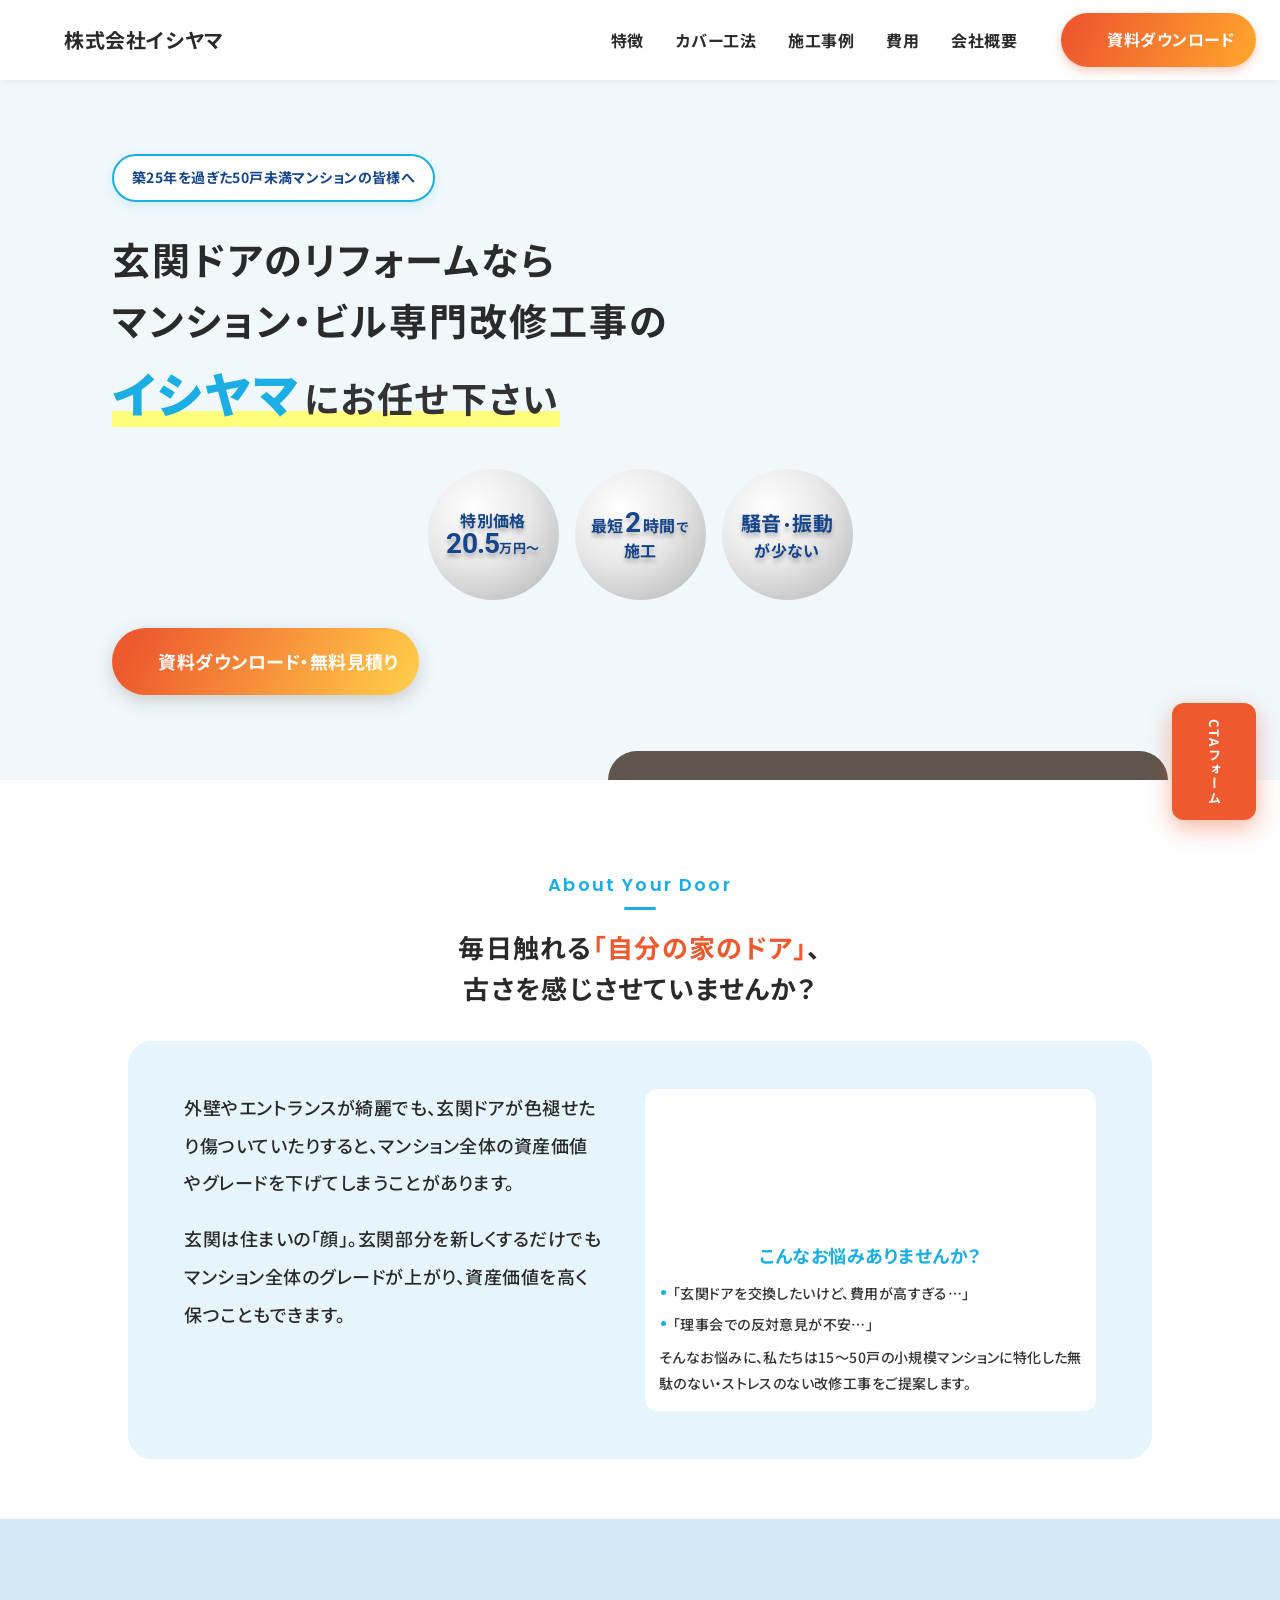
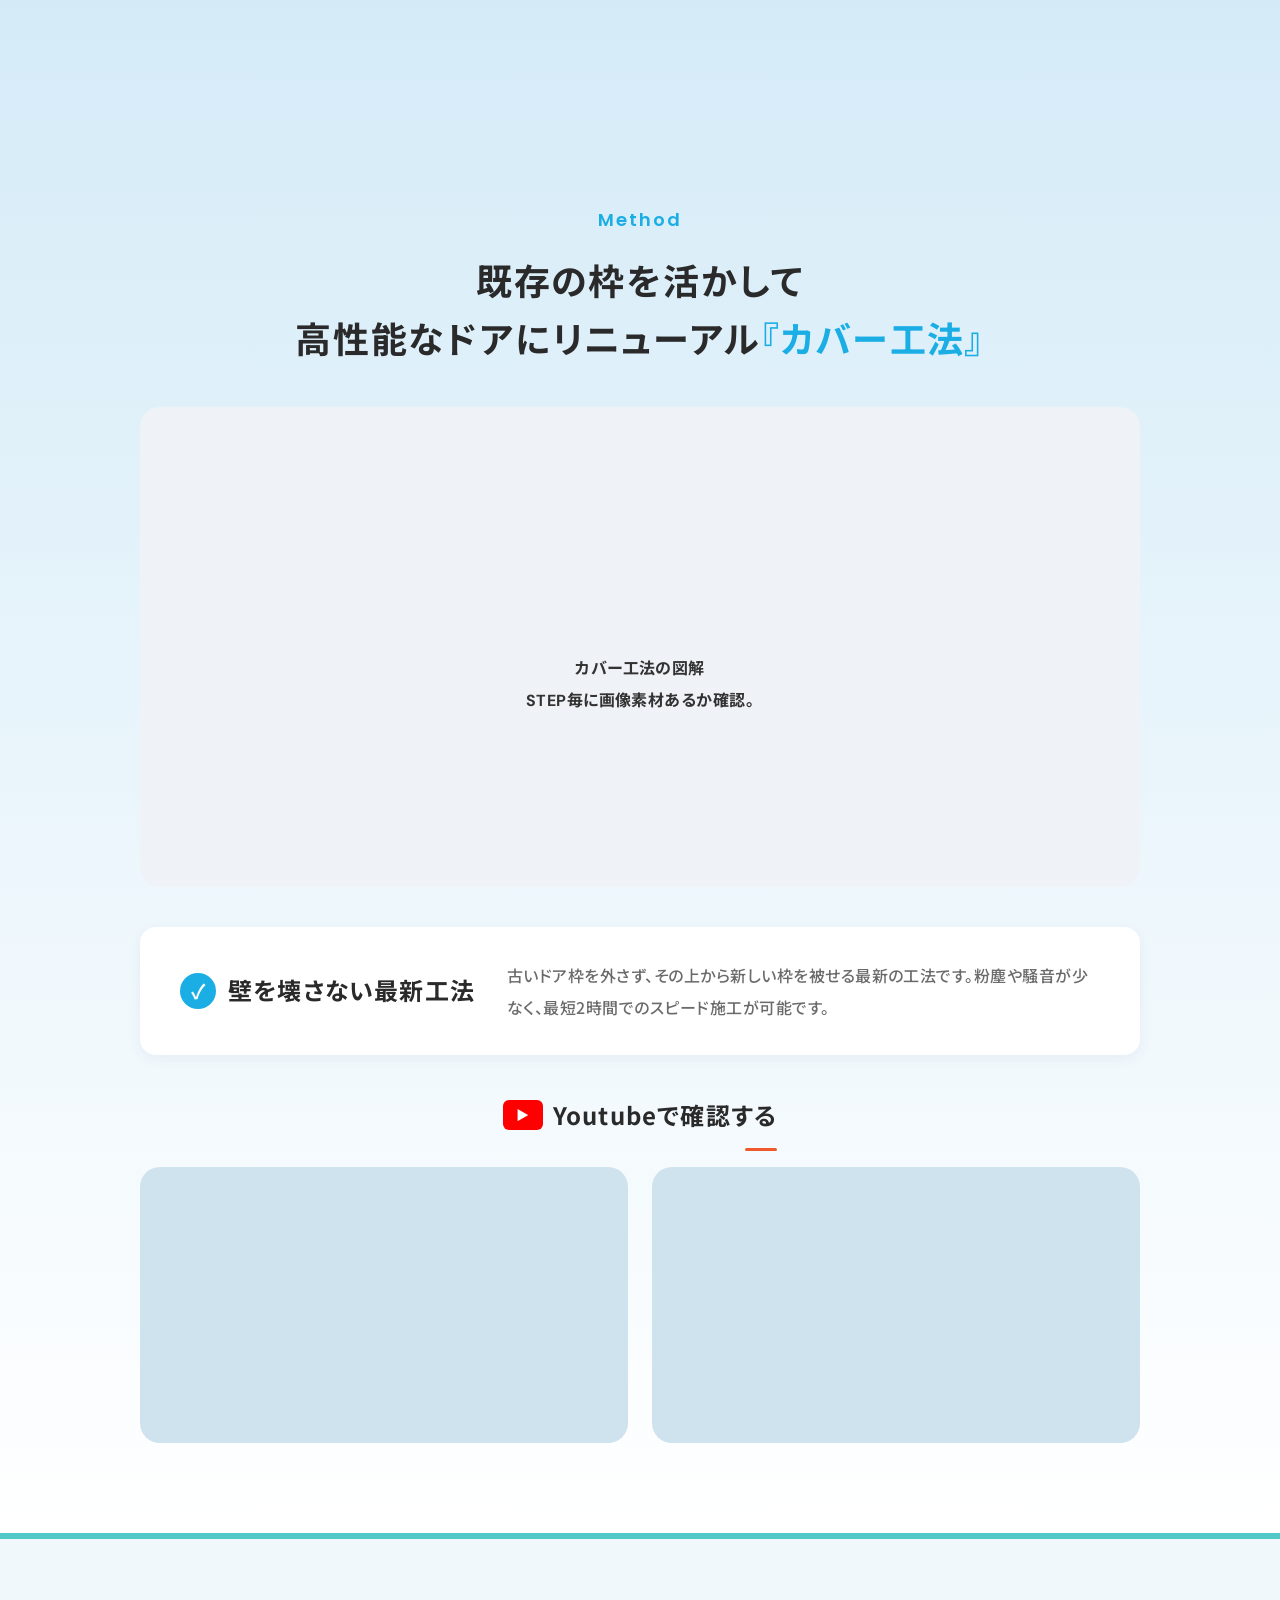
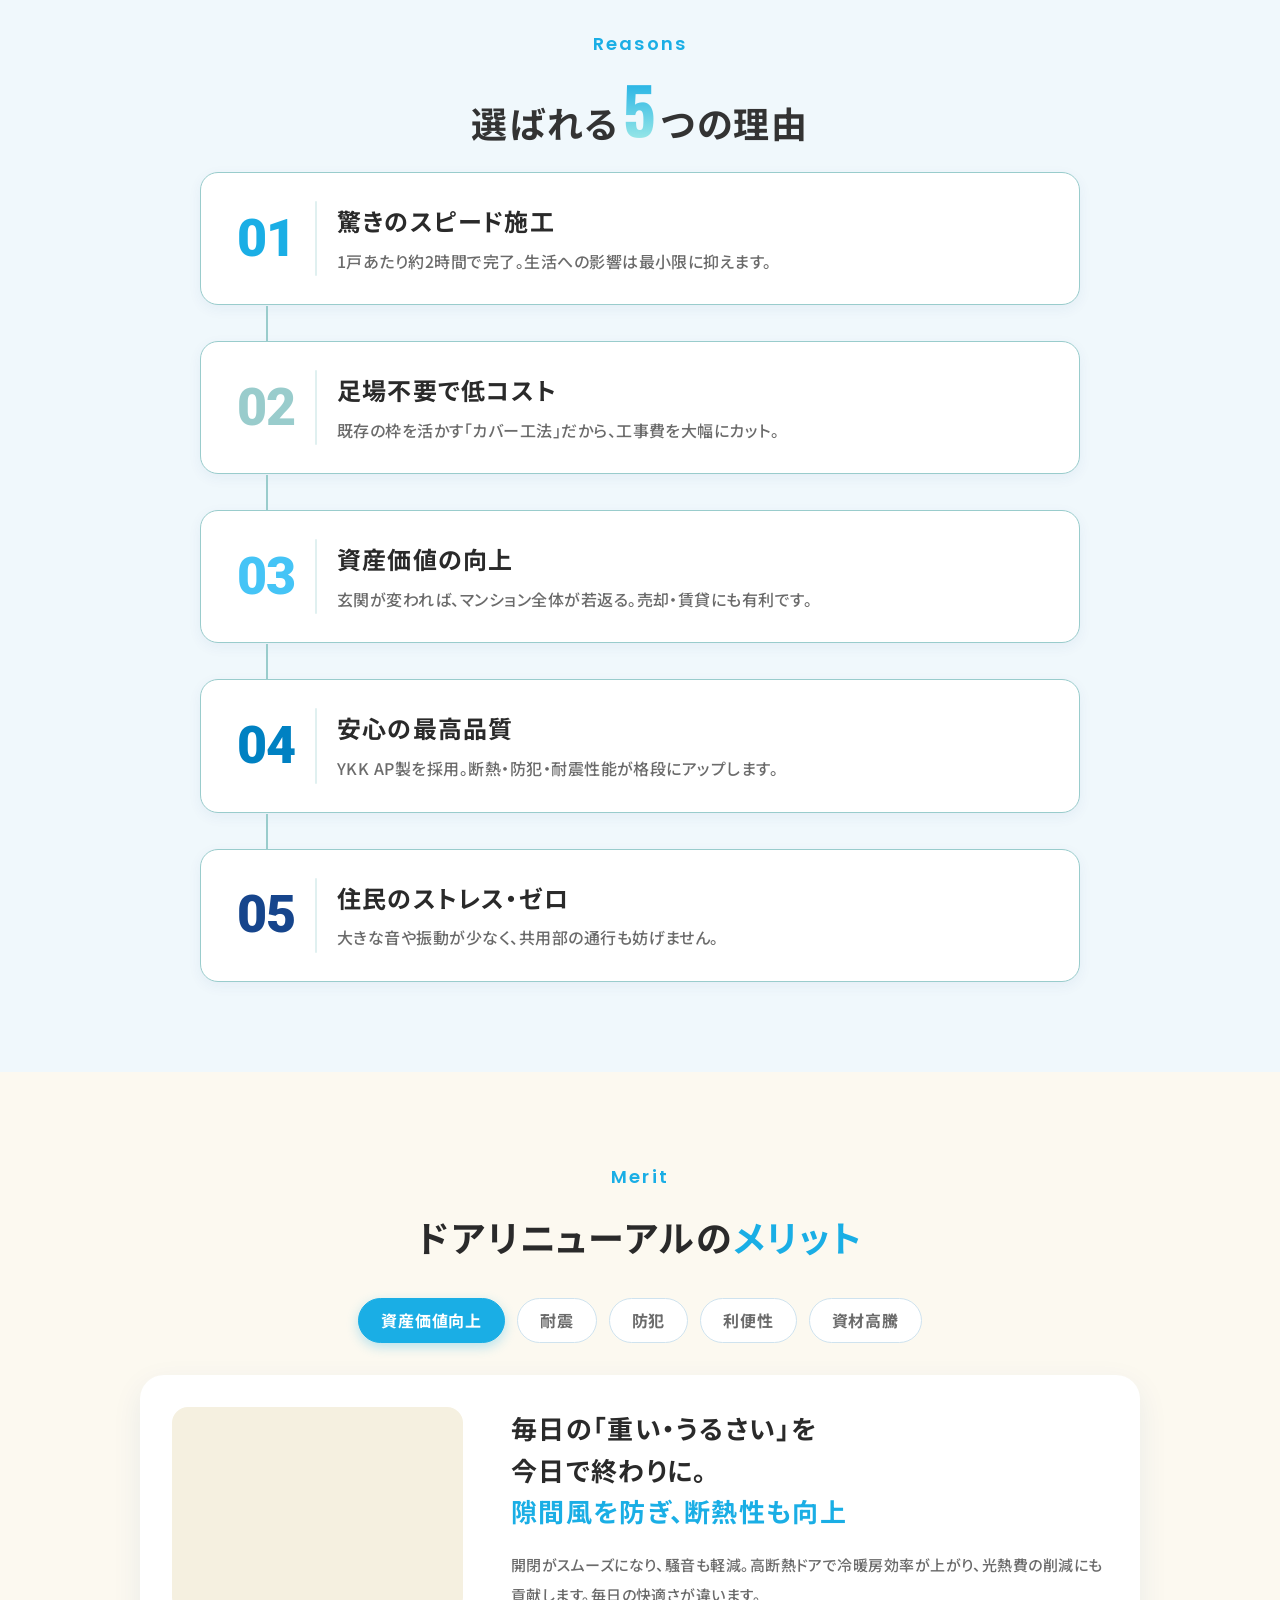
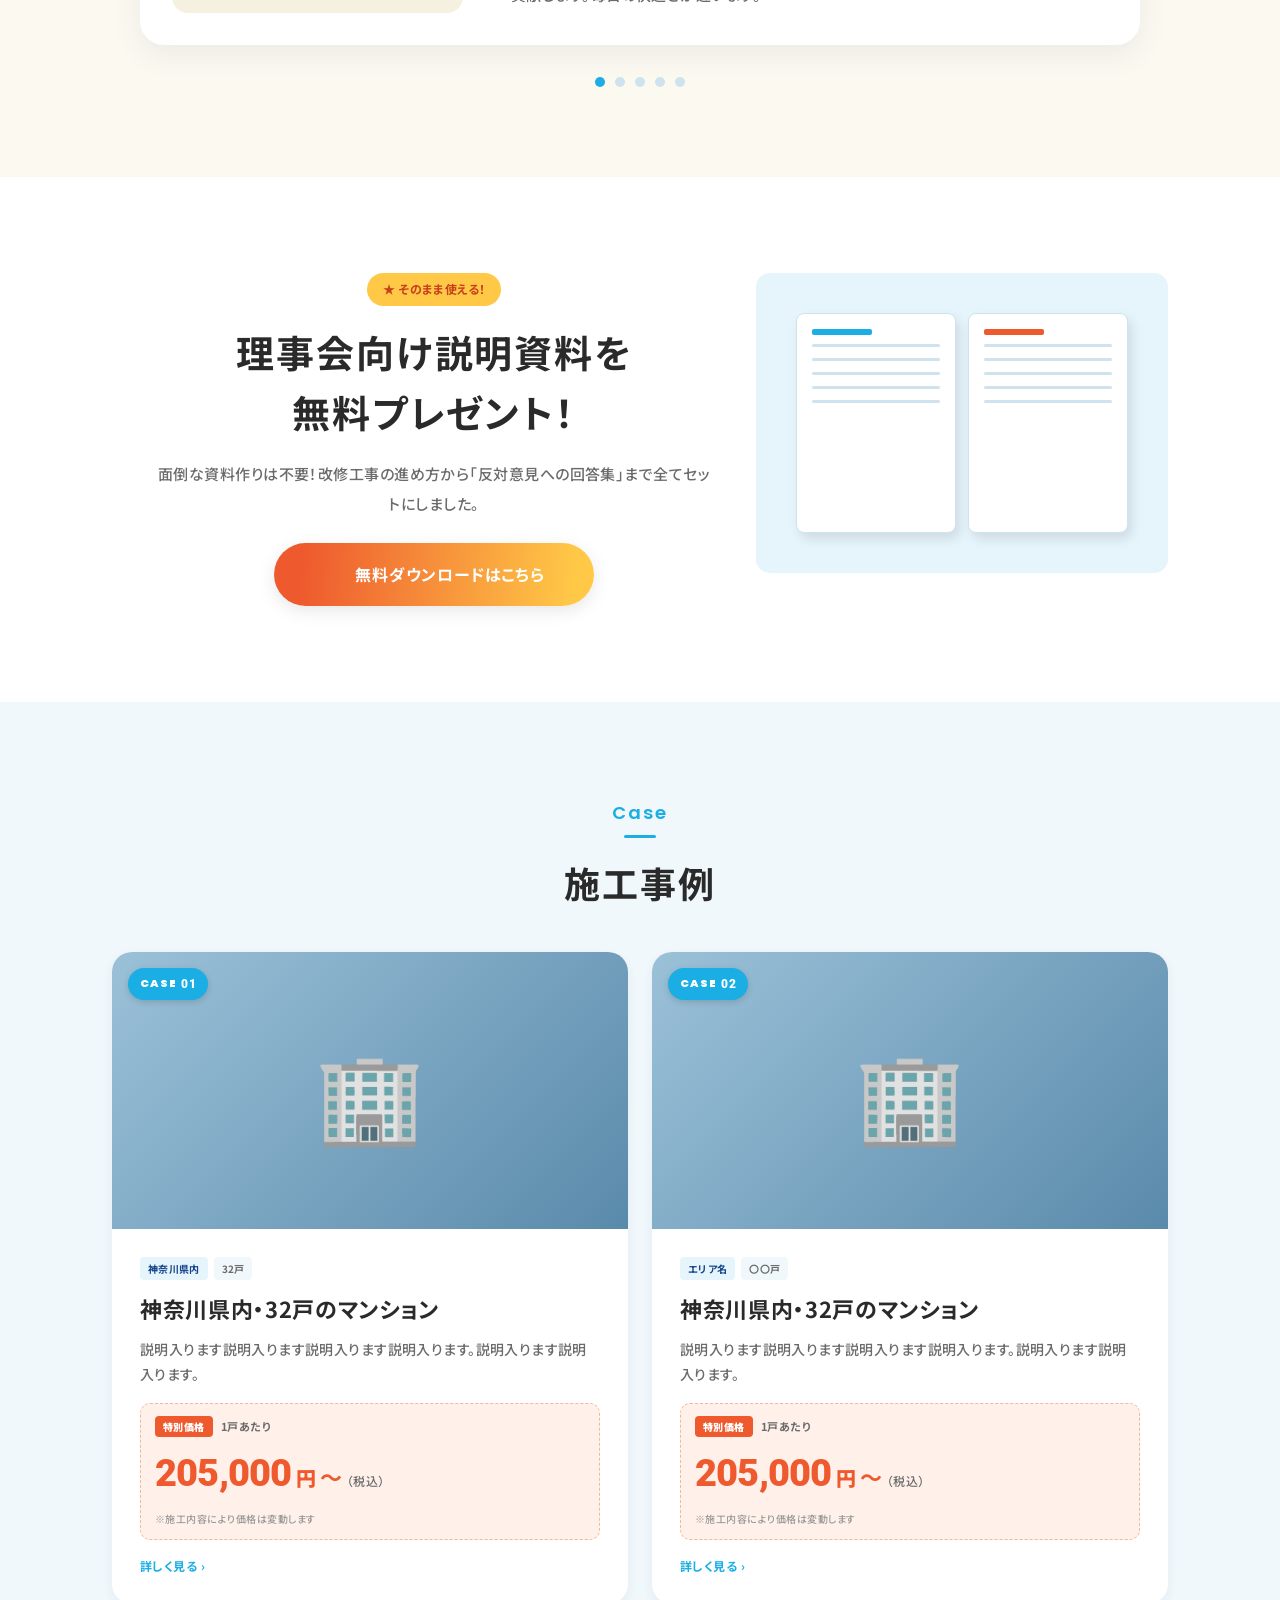
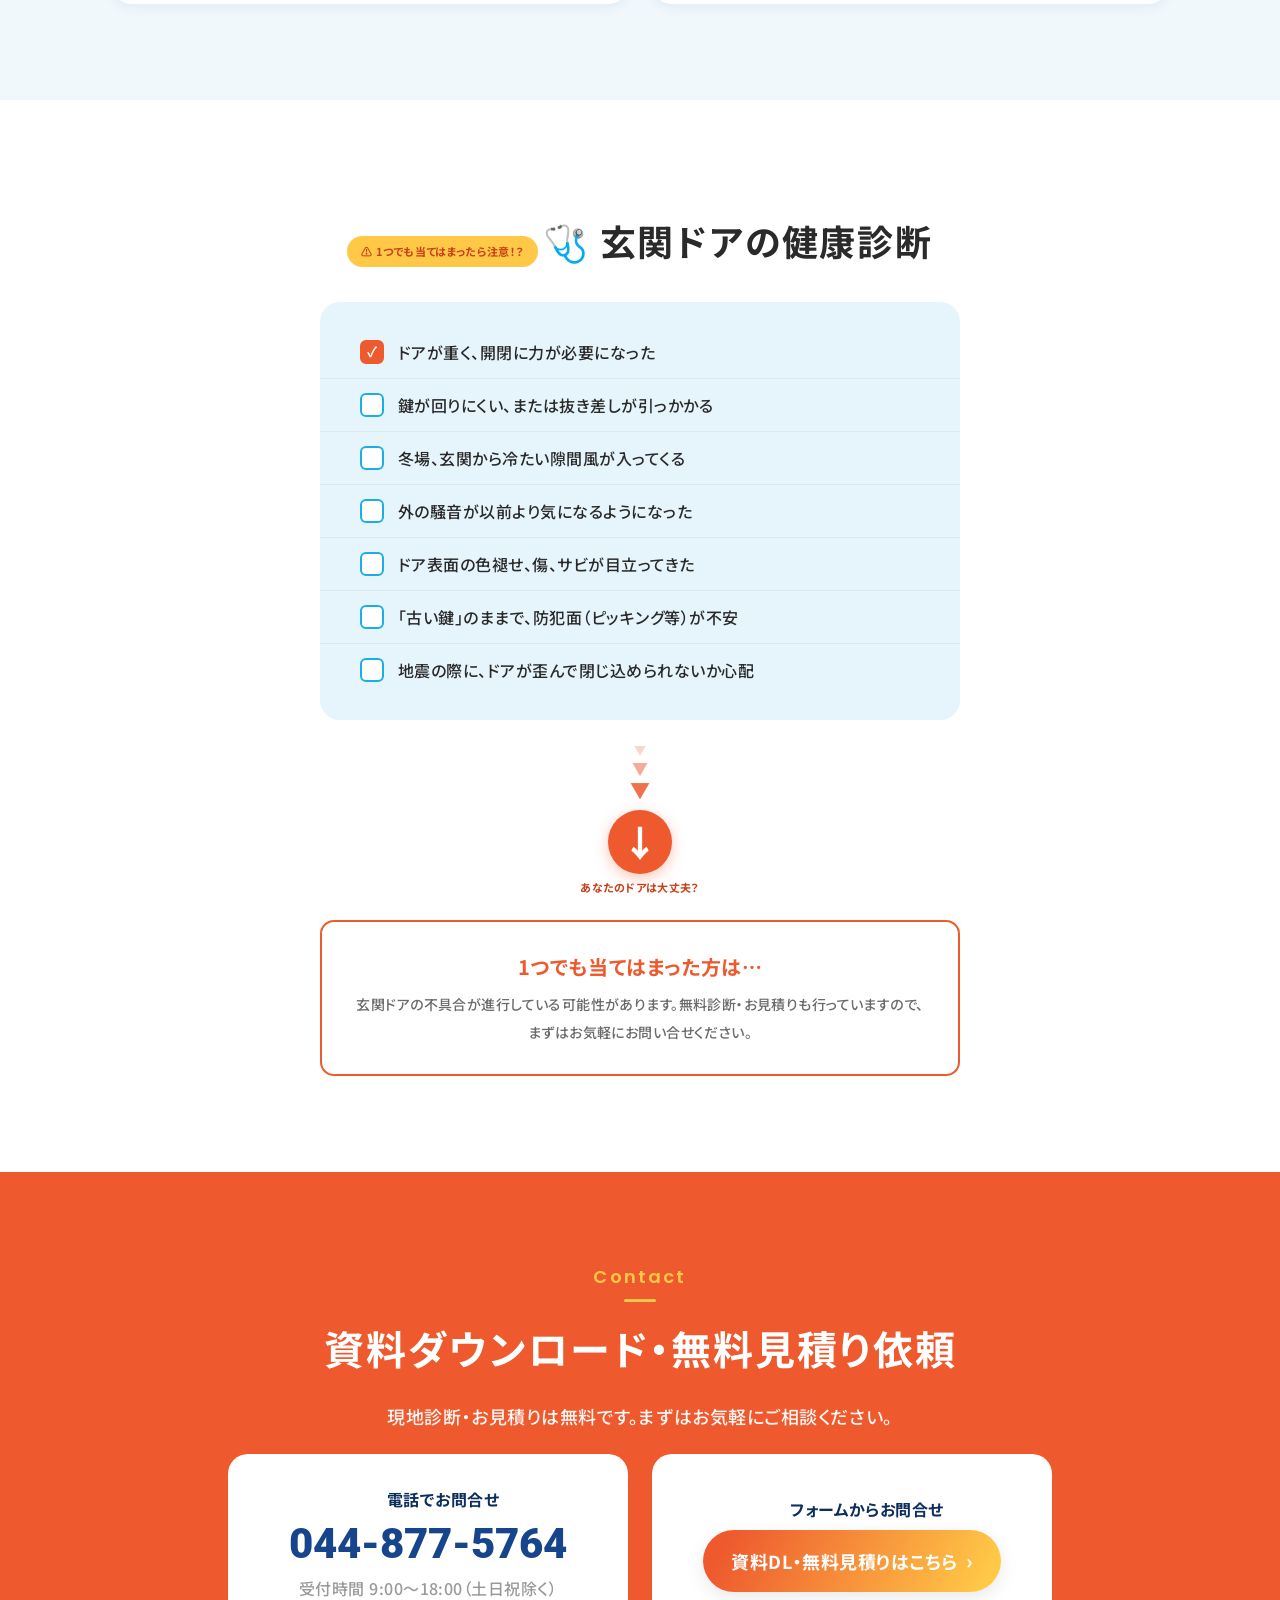
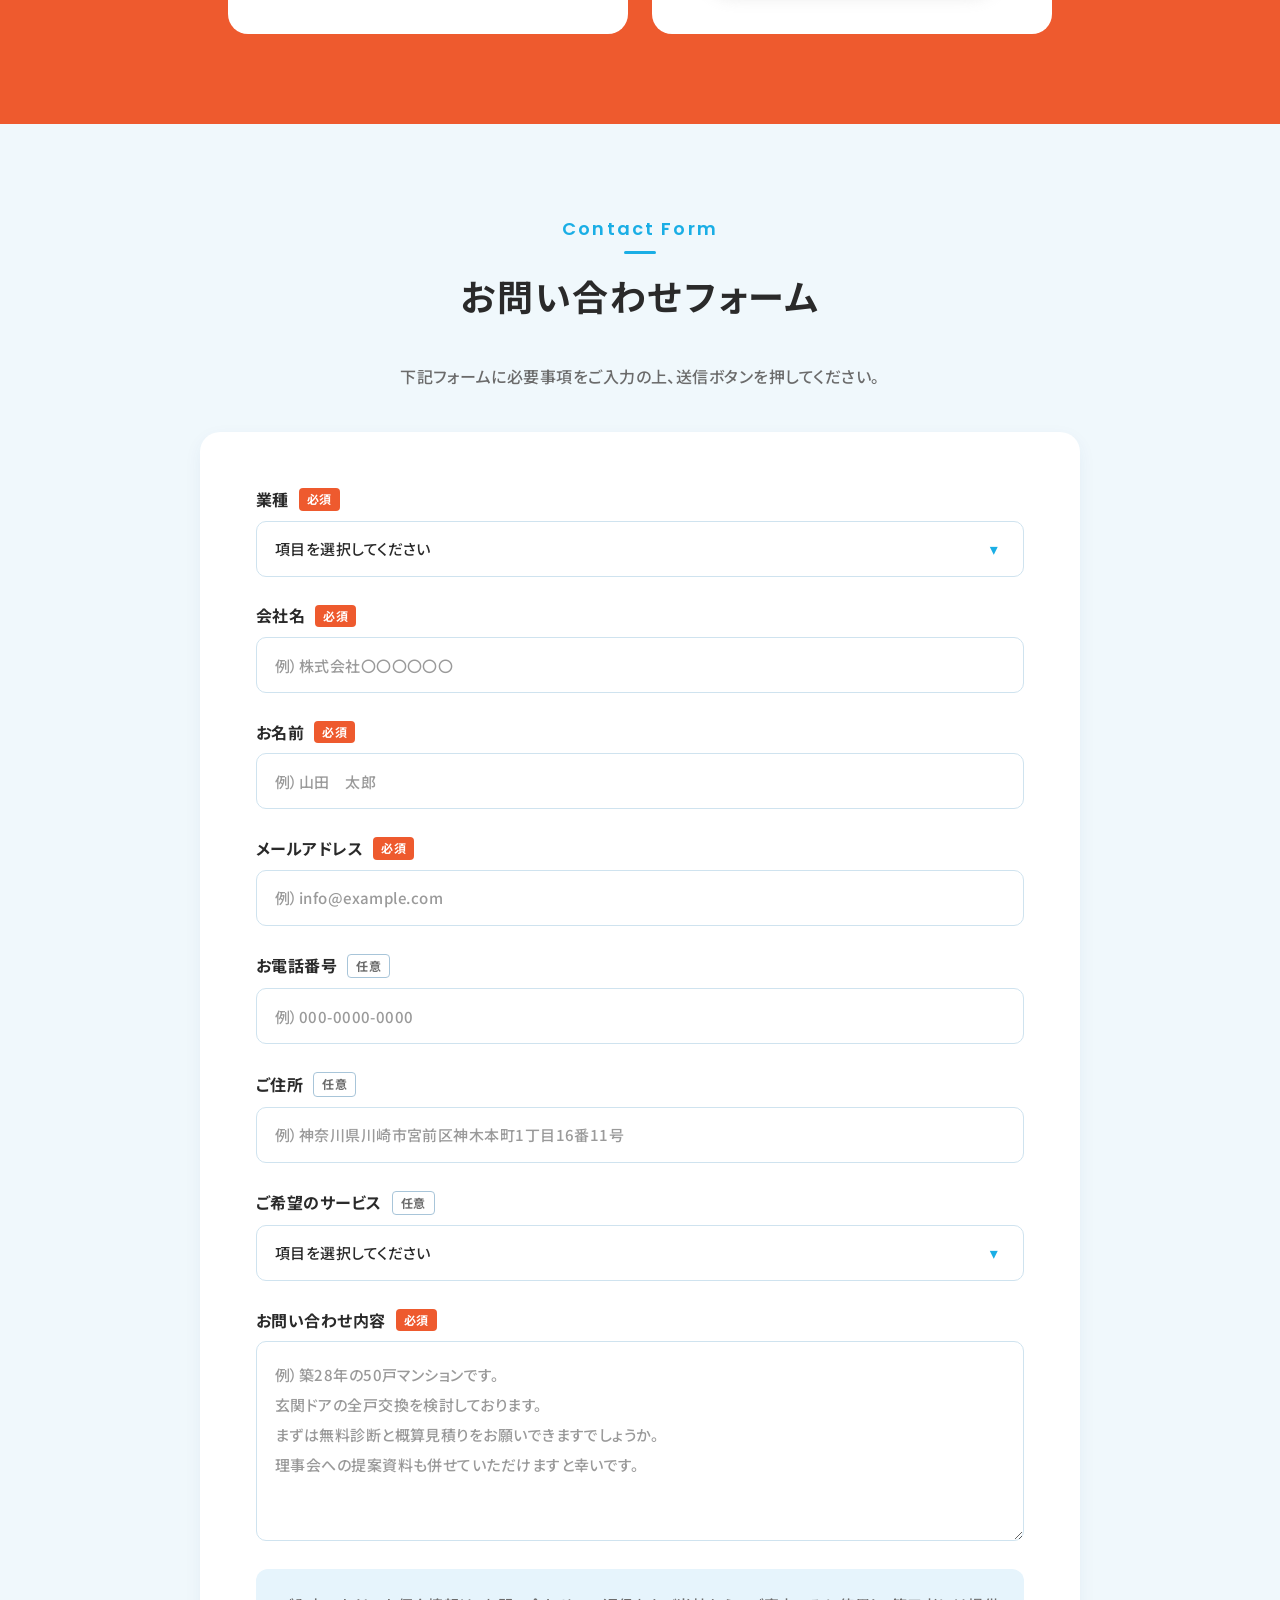
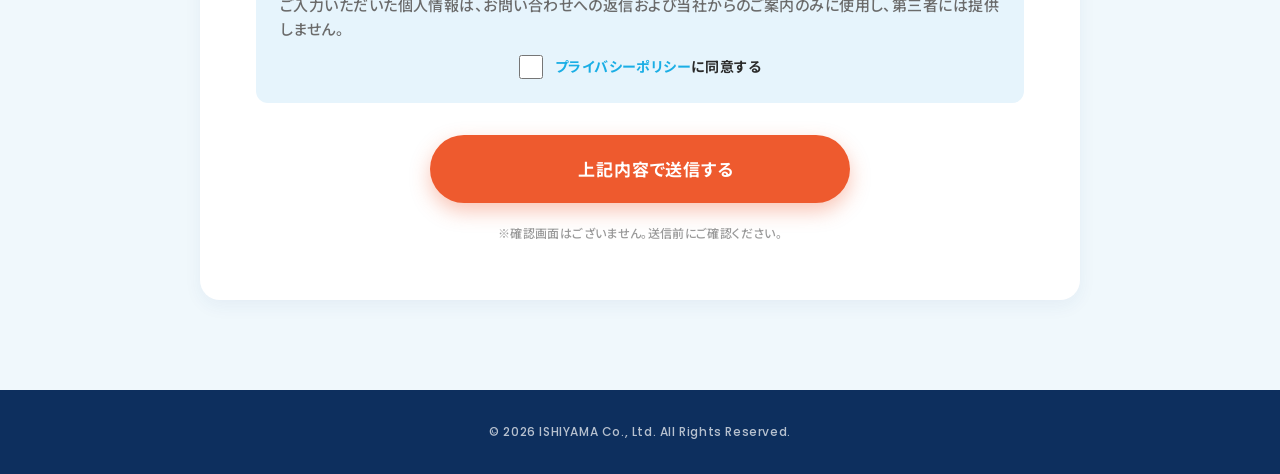
==== commit 6fa04384: "fix(ishiyama-lp): 04_Merits exact Figma values 04_Merits (1406:3354): - section bg #fcf9f0 (cream) /" ====
--- a/ishiyama-lp/index.html
+++ b/ishiyama-lp/index.html
@@ -218,16 +218,16 @@
     </ol>
   </section>
 
-  <!-- ============ 04 MERITS ============ -->
-  <section class="lp-section lp-merits" id="merits">
-    <header class="lp-section__head">
-      <p class="lp-eyebrow"><span>Merit</span></p>
-      <h2 class="lp-section__title">
-        ドアリニューアルの<br>メリット
+  <!-- ============ 04 MERITS — Figma実値 (1406:3354) ============ -->
+  <section class="lp-merits" id="merits">
+    <header class="lp-merits__head">
+      <p class="lp-eyebrow lp-eyebrow--noline lp-eyebrow--tight"><span>Merit</span></p>
+      <h2 class="lp-merits__title">
+        ドアリニューアルの<span class="lp-merits__hl">メリット</span>
       </h2>
     </header>
 
-    <div class="lp-tabs" role="tablist">
+    <div class="lp-merits__tabs" role="tablist">
       <button class="lp-tab is-active" role="tab" aria-selected="true">資産価値向上</button>
       <button class="lp-tab" role="tab" aria-selected="false">耐震</button>
       <button class="lp-tab" role="tab" aria-selected="false">防犯</button>
@@ -236,20 +236,23 @@
     </div>
 
     <div class="lp-merits__panel">
-      <div class="lp-merits__visual">
-        <span aria-hidden="true">📈</span>
-      </div>
-      <h3 class="lp-merits__title">
-        毎日の「重い・うるさい」を<br>今日で終わりに。<br>隙間風を防ぎ、断熱性も向上
-      </h3>
-      <p class="lp-merits__body">
-        開閉がスムーズになり、騒音も軽減。高断熱ドアで冷暖房効率が上がり、光熱費の削減にも貢献します。毎日の快適さが違います。
-      </p>
-    </div>
-
-    <div class="lp-pagination" aria-hidden="true">
-      <span class="is-active"></span><span></span><span></span><span></span><span></span>
-    </div>
+      <!-- 画像差替えエリア (Figma: Frame 291x206) -->
+      <div class="lp-merits__visual" aria-hidden="true"></div>
+      <div class="lp-merits__copy">
+        <h3 class="lp-merits__copytitle">
+          毎日の「重い・うるさい」を<br>
+          今日で終わりに。<br>
+          <span class="lp-merits__hl">隙間風を防ぎ、断熱性も向上</span>
+        </h3>
+        <p class="lp-merits__body">
+          開閉がスムーズになり、騒音も軽減。高断熱ドアで冷暖房効率が上がり、光熱費の削減にも貢献します。毎日の快適さが違います。
+        </p>
+      </div>
+    </div>
+
+    <ul class="lp-pagination" aria-hidden="true">
+      <li class="is-active"></li><li></li><li></li><li></li><li></li>
+    </ul>
   </section>
 
   <!-- ============ 05 RIJIKAI ============ -->
--- a/ishiyama-lp/css/style.css
+++ b/ishiyama-lp/css/style.css
@@ -934,78 +934,139 @@
 }
 
 /* =========================================================
-   04 MERITS
-   ========================================================= */
-.lp-merits { background: var(--lp-c-bg-blue); text-align: center; }
-.lp-tabs {
+   04 MERITS — Figma実値 (1406:3354)
+   ─────────────────────────────────────────────
+   - section bg #fcf9f0 (cream) / padding 90px 112px / gap 32
+   - eyebrow Merit: 18px / #1aaee5 / tracking 0.54 / NO underline
+   - heading: 36px Bold / 'メリット' INLINE #1aaee5
+   - tabs: 16px Bold tracking 0.8 / radius 999 / padding 22px 8px
+     active: bg #1aaee5 / white / shadow rgba(26,173,229,0.3)
+     inactive: bg #fff / border 1.5 #cfe3ef / text #6b6b6b
+   - panel: bg #fff / 1000w / padding 32 / radius 24 / gap 48
+     shadow 0 10px 30px rgba(26,69,140,0.08)
+     image 291x206 left + text right
+   - copy title: 26px Bold tracking 1.3 / 3rd line #1aaee5
+   - body: 15px Medium tracking 0.45 / line-height 2 / #6b6b6b
+   - pagination: 5 dots image (90x10)
+   ────────────────────────────────────── */
+.lp-merits {
+  background: #fcf9f0;
+  padding: 56px 20px;
+  display: flex;
+  flex-direction: column;
+  align-items: center;
+  gap: 24px;
+}
+.lp-merits__head {
+  display: flex;
+  flex-direction: column;
+  align-items: center;
+  gap: 16px;
+}
+.lp-merits__title {
+  font-family: var(--lp-ff-jp);
+  font-weight: 700;
+  font-size: 24px;
+  line-height: 1.6;
+  letter-spacing: 0.05em;
+  color: #2a2a2a;
+  margin: 0;
+  text-align: center;
+}
+/* INLINE highlight (also used in copy h3) */
+.lp-merits__hl { color: #1aaee5; }
+
+/* Tabs */
+.lp-merits__tabs {
   display: flex;
   flex-wrap: wrap;
-  gap: 5px;
+  gap: 8px;
   justify-content: center;
-  margin-top: 16px;
 }
 .lp-tab {
-  font-size: 12px;
-  font-weight: 700;
-  padding: 8px 14px;
+  font-family: var(--lp-ff-jp);
+  font-weight: 700;
+  font-size: 14px;
+  letter-spacing: 0.05em;
+  padding: 8px 18px;
   border-radius: 999px;
-  background: var(--lp-c-white);
-  border: 1.5px solid var(--lp-c-border);
-  color: var(--lp-c-text-sub);
-  letter-spacing: 0.03em;
+  background: #fff;
+  border: 1.5px solid #cfe3ef;
+  color: #6b6b6b;
+  cursor: pointer;
+  transition: all 0.2s ease;
 }
 .lp-tab.is-active {
-  background: var(--lp-c-saxblue);
-  border-color: var(--lp-c-saxblue);
-  color: var(--lp-c-white);
-  box-shadow: 0 4px 10px rgba(26, 174, 229, 0.3);
-}
+  background: #1aaee5;
+  border-color: #1aaee5;
+  color: #fff;
+  box-shadow: 0 4px 12px 0 rgba(26, 173, 229, 0.3);
+}
+.lp-tab:hover { transform: translateY(-1px); }
+
+/* Panel */
 .lp-merits__panel {
-  margin-top: 24px;
-  background: var(--lp-c-white);
-  border-radius: var(--lp-radius-l);
+  background: #fff;
+  border-radius: 20px;
   padding: 24px 20px;
-  box-shadow: 0 6px 16px rgba(16, 47, 94, 0.06);
-  text-align: center;
+  box-shadow: 0 10px 30px 0 rgba(26, 69, 140, 0.08);
+  width: 100%;
+  max-width: 1000px;
+  display: flex;
+  flex-direction: column;
+  gap: 24px;
+  align-items: center;
 }
 .lp-merits__visual {
-  width: 80px; height: 80px;
-  margin: 0 auto 14px;
+  width: 100%;
+  aspect-ratio: 291 / 206;
+  max-width: 291px;
+  background: #f5f0e0;
+  border-radius: 12px;
+  /* TODO: 画像差替えエリア (Figma: 291x206 image) */
+}
+.lp-merits__copy {
+  display: flex;
+  flex-direction: column;
+  gap: 18px;
+  width: 100%;
+}
+.lp-merits__copytitle {
+  font-family: var(--lp-ff-jp);
+  font-weight: 700;
+  font-size: 18px;
+  line-height: 1.6;
+  letter-spacing: 0.05em;
+  color: #2a2a2a;
+  margin: 0;
+}
+.lp-merits__body {
+  font-family: var(--lp-ff-jp);
+  font-weight: 500;
+  font-size: 13px;
+  line-height: 2;
+  letter-spacing: 0.03em;
+  color: #6b6b6b;
+  margin: 0;
+}
+
+/* Pagination */
+.lp-pagination {
+  list-style: none;
+  padding: 0;
+  margin: 0;
+  display: flex;
+  gap: 10px;
+  justify-content: center;
+}
+.lp-pagination li {
+  width: 10px;
+  height: 10px;
   border-radius: 50%;
-  background: var(--lp-c-bg-blue);
-  display: flex; align-items: center; justify-content: center;
-  font-size: 36px;
-}
-.lp-merits__title {
-  font-size: 16px;
-  font-weight: 700;
-  line-height: 1.6;
-  margin-bottom: 8px;
-  letter-spacing: 0.03em;
-}
-.lp-merits__body {
-  font-size: 12px;
-  font-weight: 500;
-  line-height: 2;
-  color: var(--lp-c-text-sub);
-  letter-spacing: 0.03em;
-}
-.lp-pagination {
-  display: flex;
-  justify-content: center;
-  gap: 8px;
-  margin-top: 16px;
-}
-.lp-pagination span {
-  width: 8px; height: 8px;
-  border-radius: 50%;
-  background: var(--lp-c-border);
-  display: inline-block;
-}
-.lp-pagination .is-active {
-  background: var(--lp-c-saxblue);
-  width: 20px;
-  border-radius: 999px;
+  background: #cfe3ef;
+}
+.lp-pagination li.is-active {
+  background: #1aaee5;
 }
 
 /* =========================================================
@@ -2086,30 +2147,32 @@
     left: 65px;
   }
 
-  /* ----- 04 MERITS ----- */
+  /* ----- 04 MERITS — Figma実値 (PC 1440) ----- */
+  .lp-merits { padding: 90px 112px; gap: 32px; }
+  .lp-merits__title { font-size: 36px; letter-spacing: 0.05em; }
+  .lp-merits__tabs { gap: 12px; }
+  .lp-tab { font-size: 16px; padding: 8px 22px; letter-spacing: 0.05em; }
   .lp-merits__panel {
-    max-width: 1000px;
-    margin: 32px auto 0;
-    padding: 32px 32px;
-    display: grid;
-    grid-template-columns: 291px 1fr;
+    flex-direction: row;
+    align-items: flex-start;
+    padding: 32px;
     gap: 48px;
-    align-items: center;
-    text-align: left;
+    border-radius: 24px;
   }
   .lp-merits__visual {
-    width: 291px; height: 206px;
-    margin: 0;
-    border-radius: 20px;
-    font-size: 64px;
-  }
-  .lp-merits__title { font-size: 22px; }
-  .lp-merits__body { font-size: 15px; }
-  .lp-tabs { gap: 12px; margin-top: 8px; }
-  .lp-tab { font-size: 14px; padding: 10px 22px; }
-  .lp-pagination { margin-top: 32px; }
-  .lp-pagination span { width: 10px; height: 10px; }
-  .lp-pagination .is-active { width: 24px; }
+    width: 291px;
+    height: 206px;
+    max-width: none;
+    aspect-ratio: auto;
+    flex-shrink: 0;
+    border-radius: 16px;
+  }
+  .lp-merits__copy {
+    flex: 1;
+    min-width: 0;
+  }
+  .lp-merits__copytitle { font-size: 26px; letter-spacing: 0.05em; }
+  .lp-merits__body { font-size: 15px; letter-spacing: 0.03em; }
 
   /* ----- 05 RIJIKAI ----- */
   .lp-rijikai {
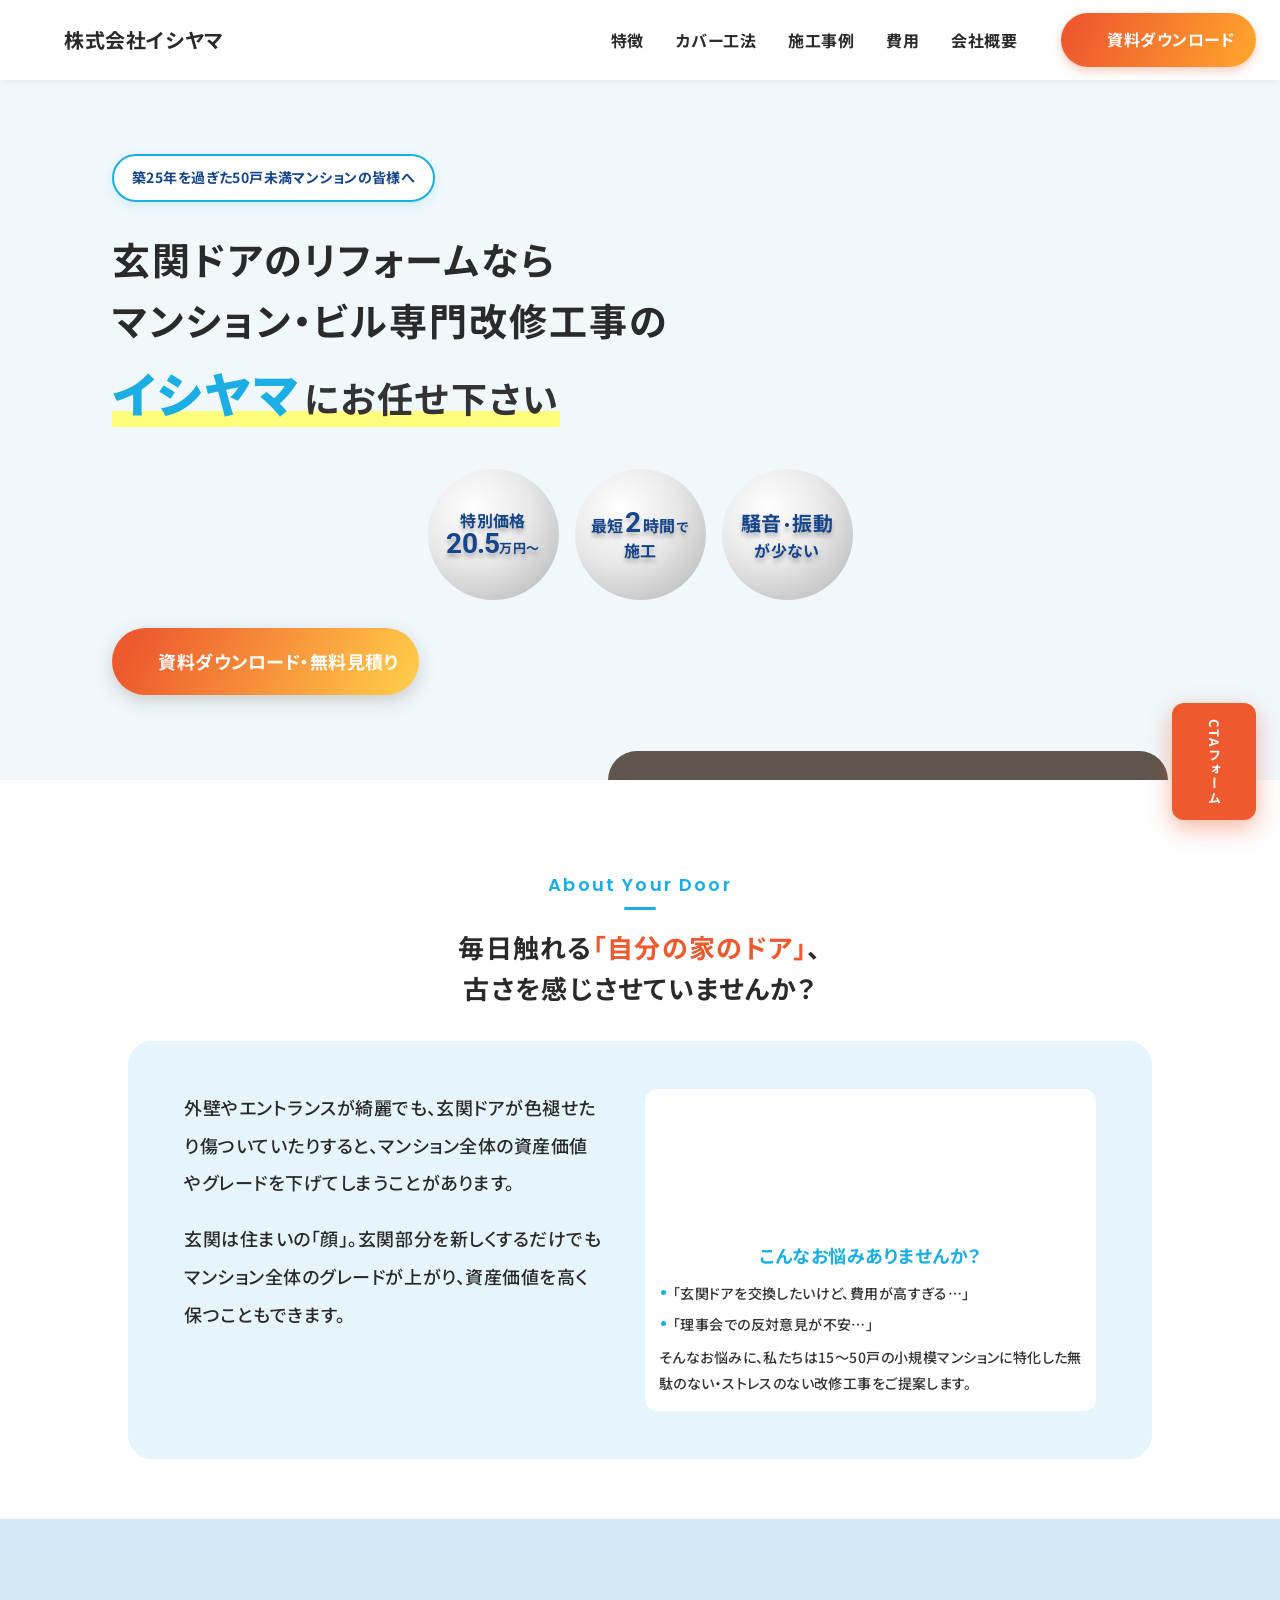
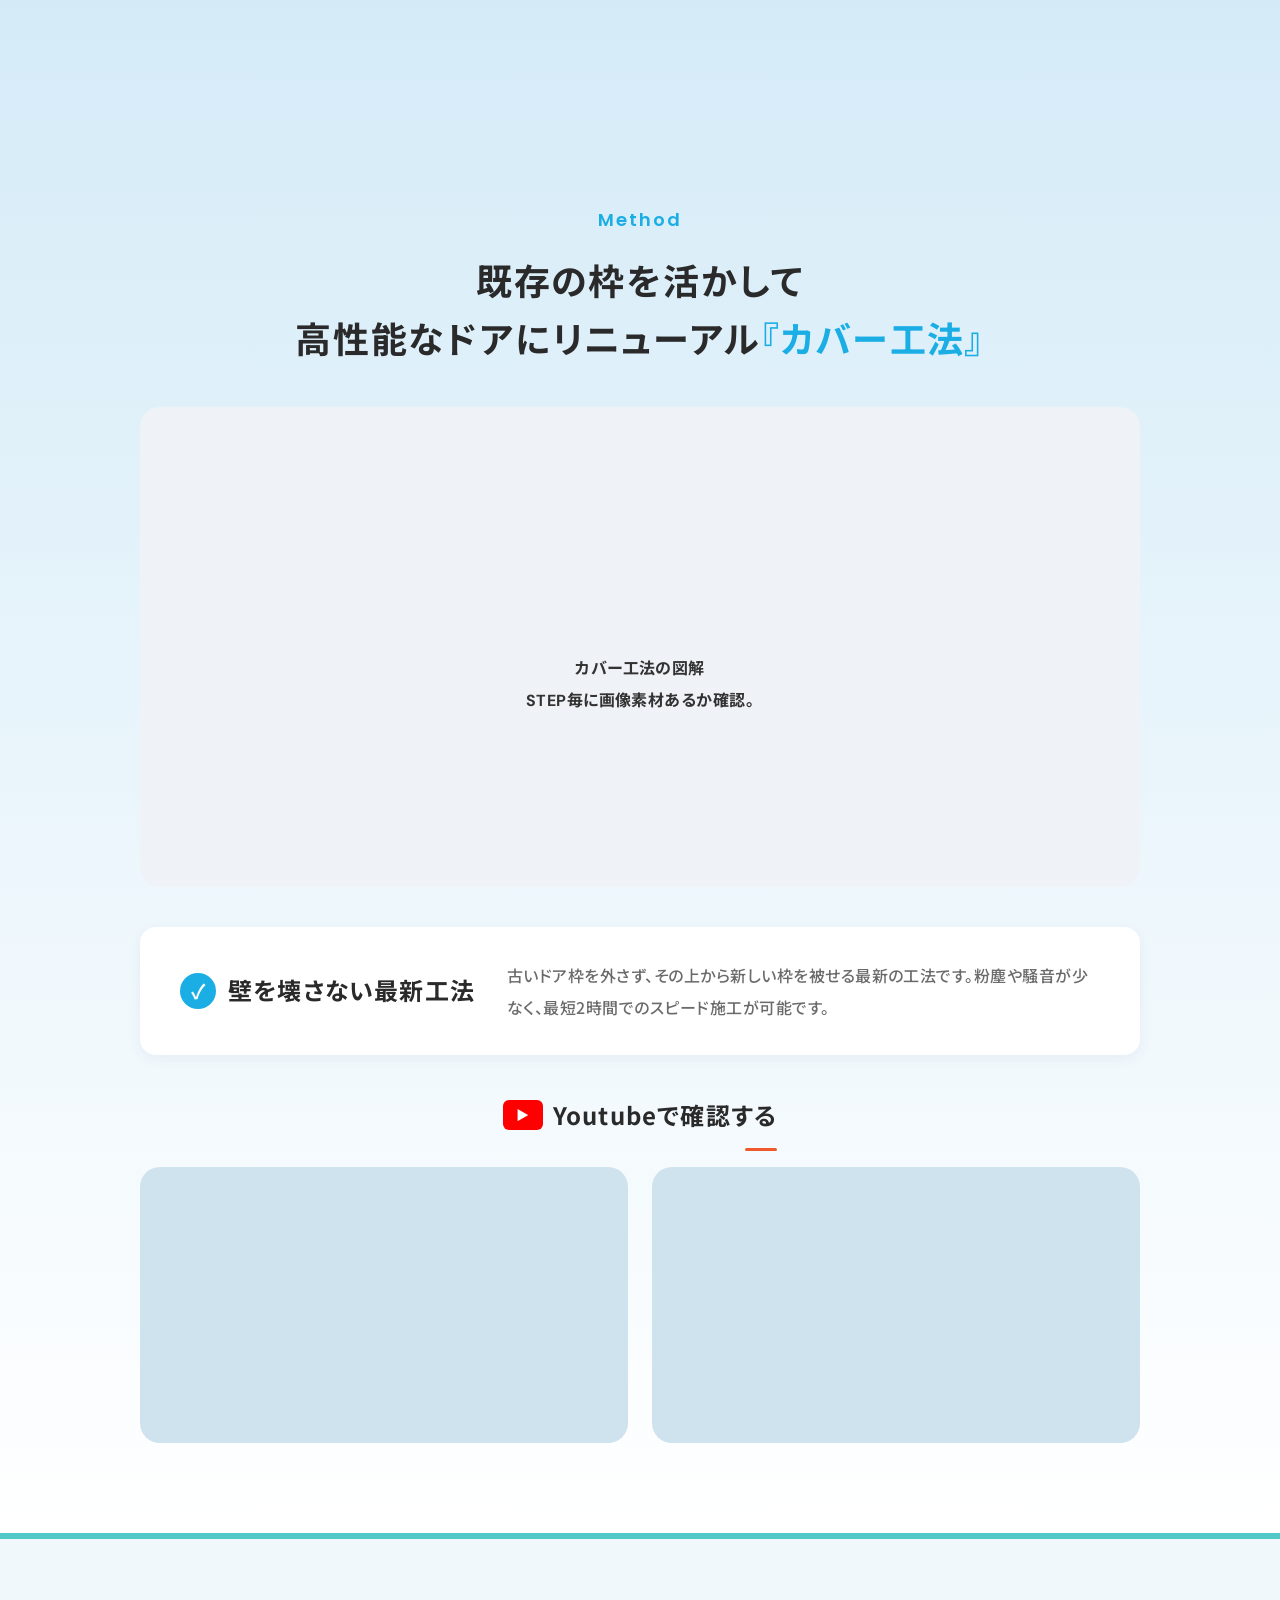
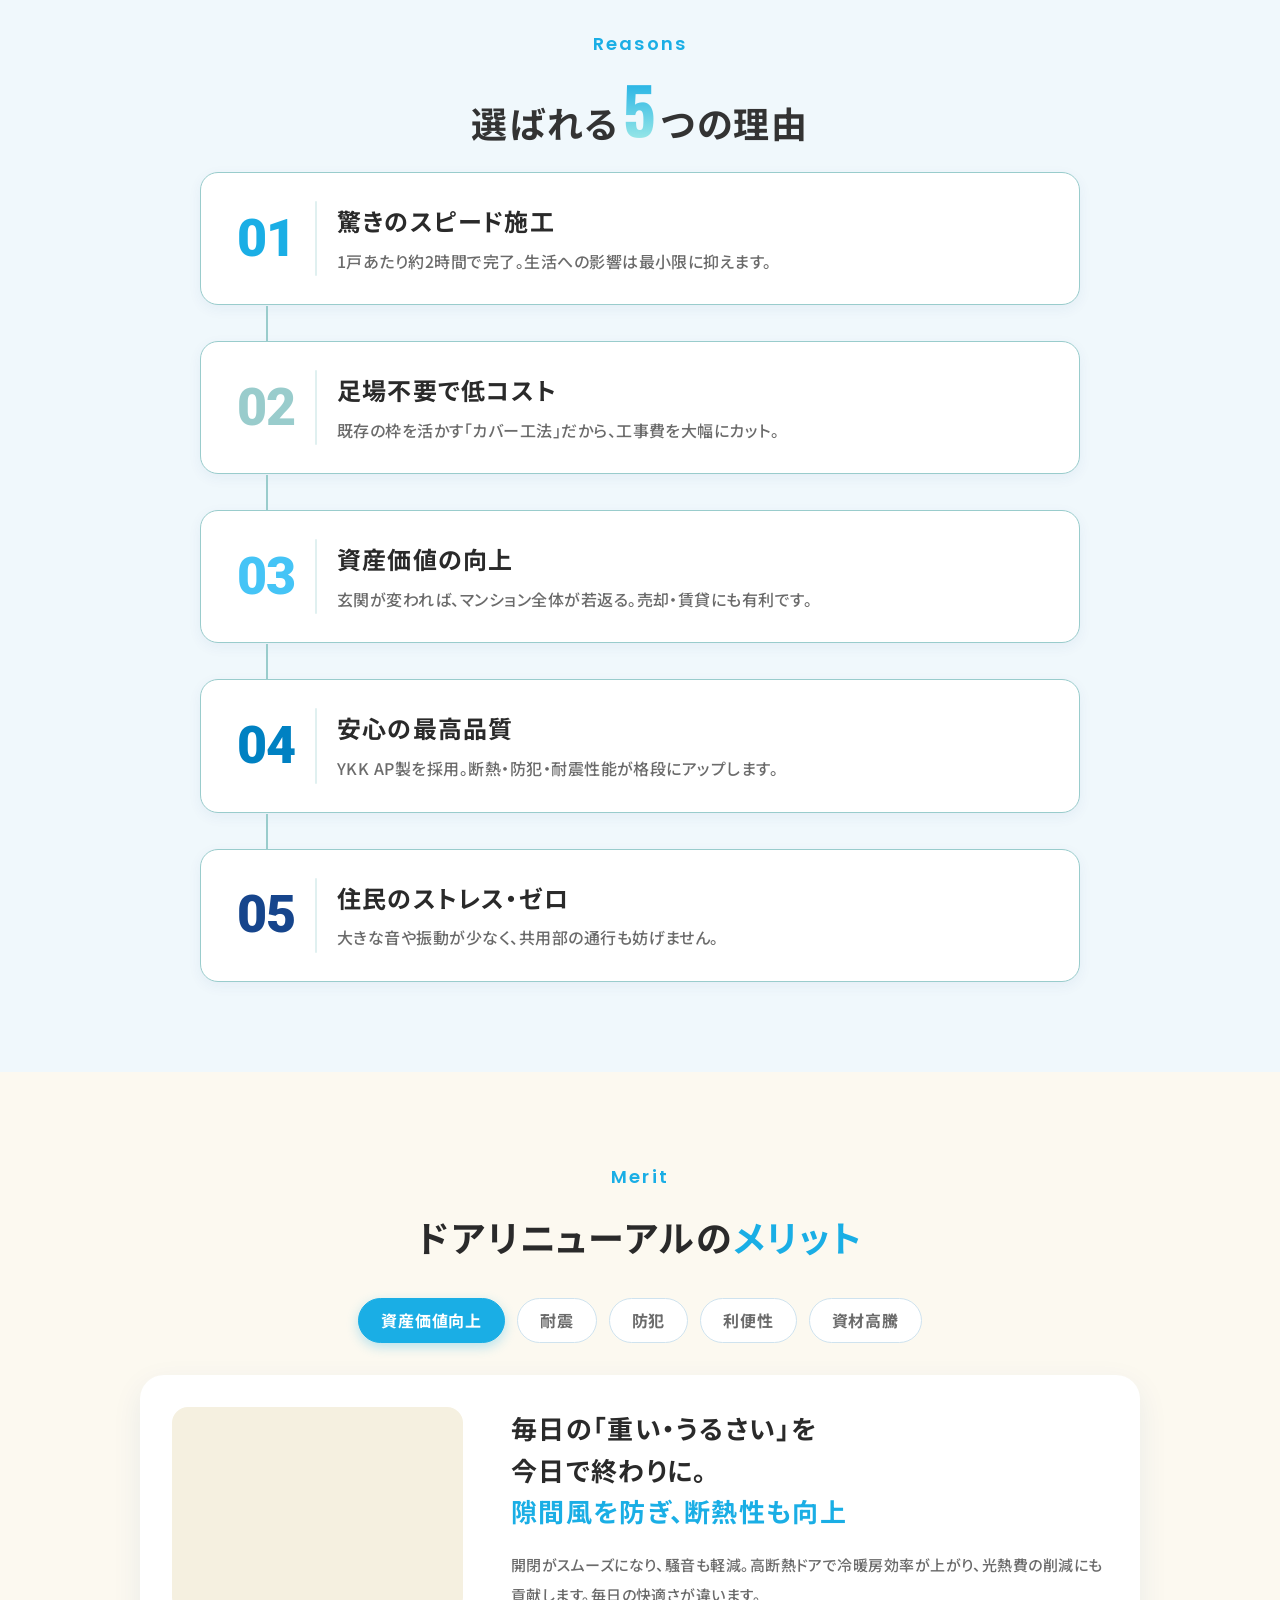
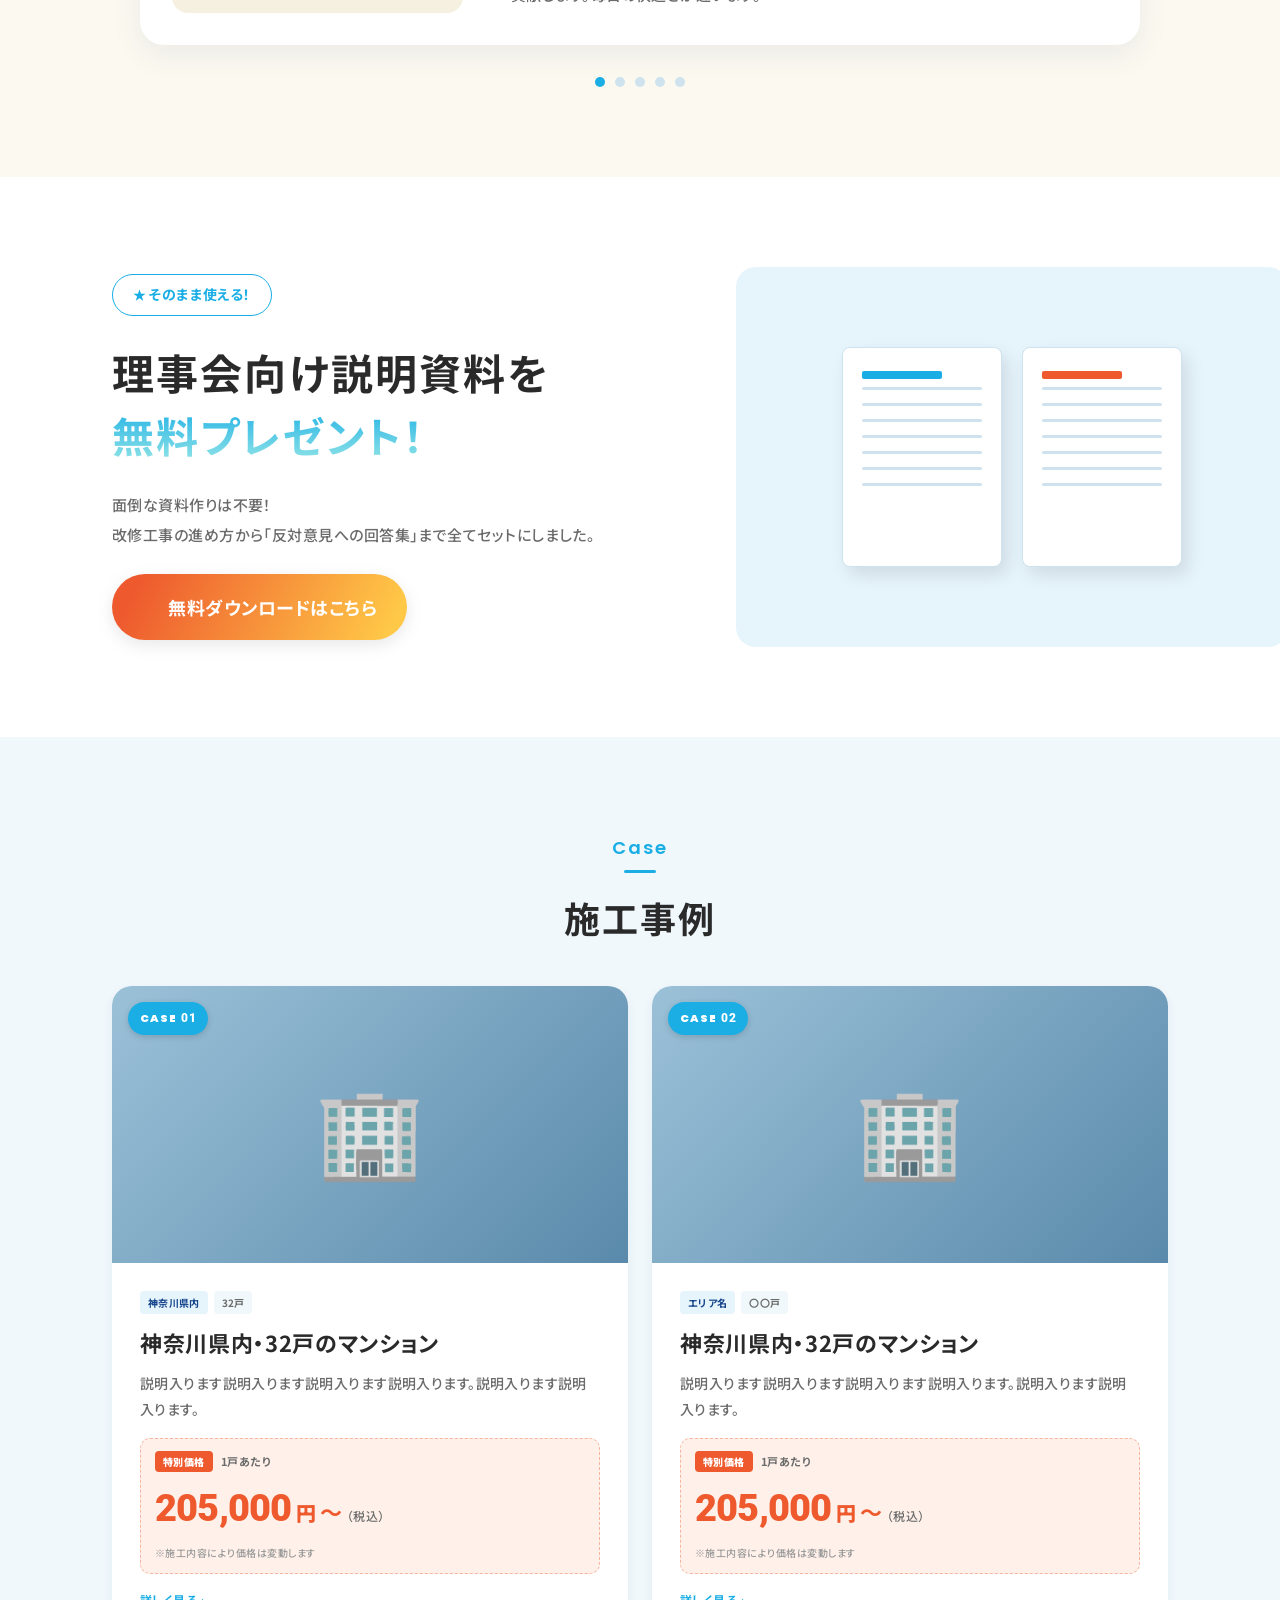
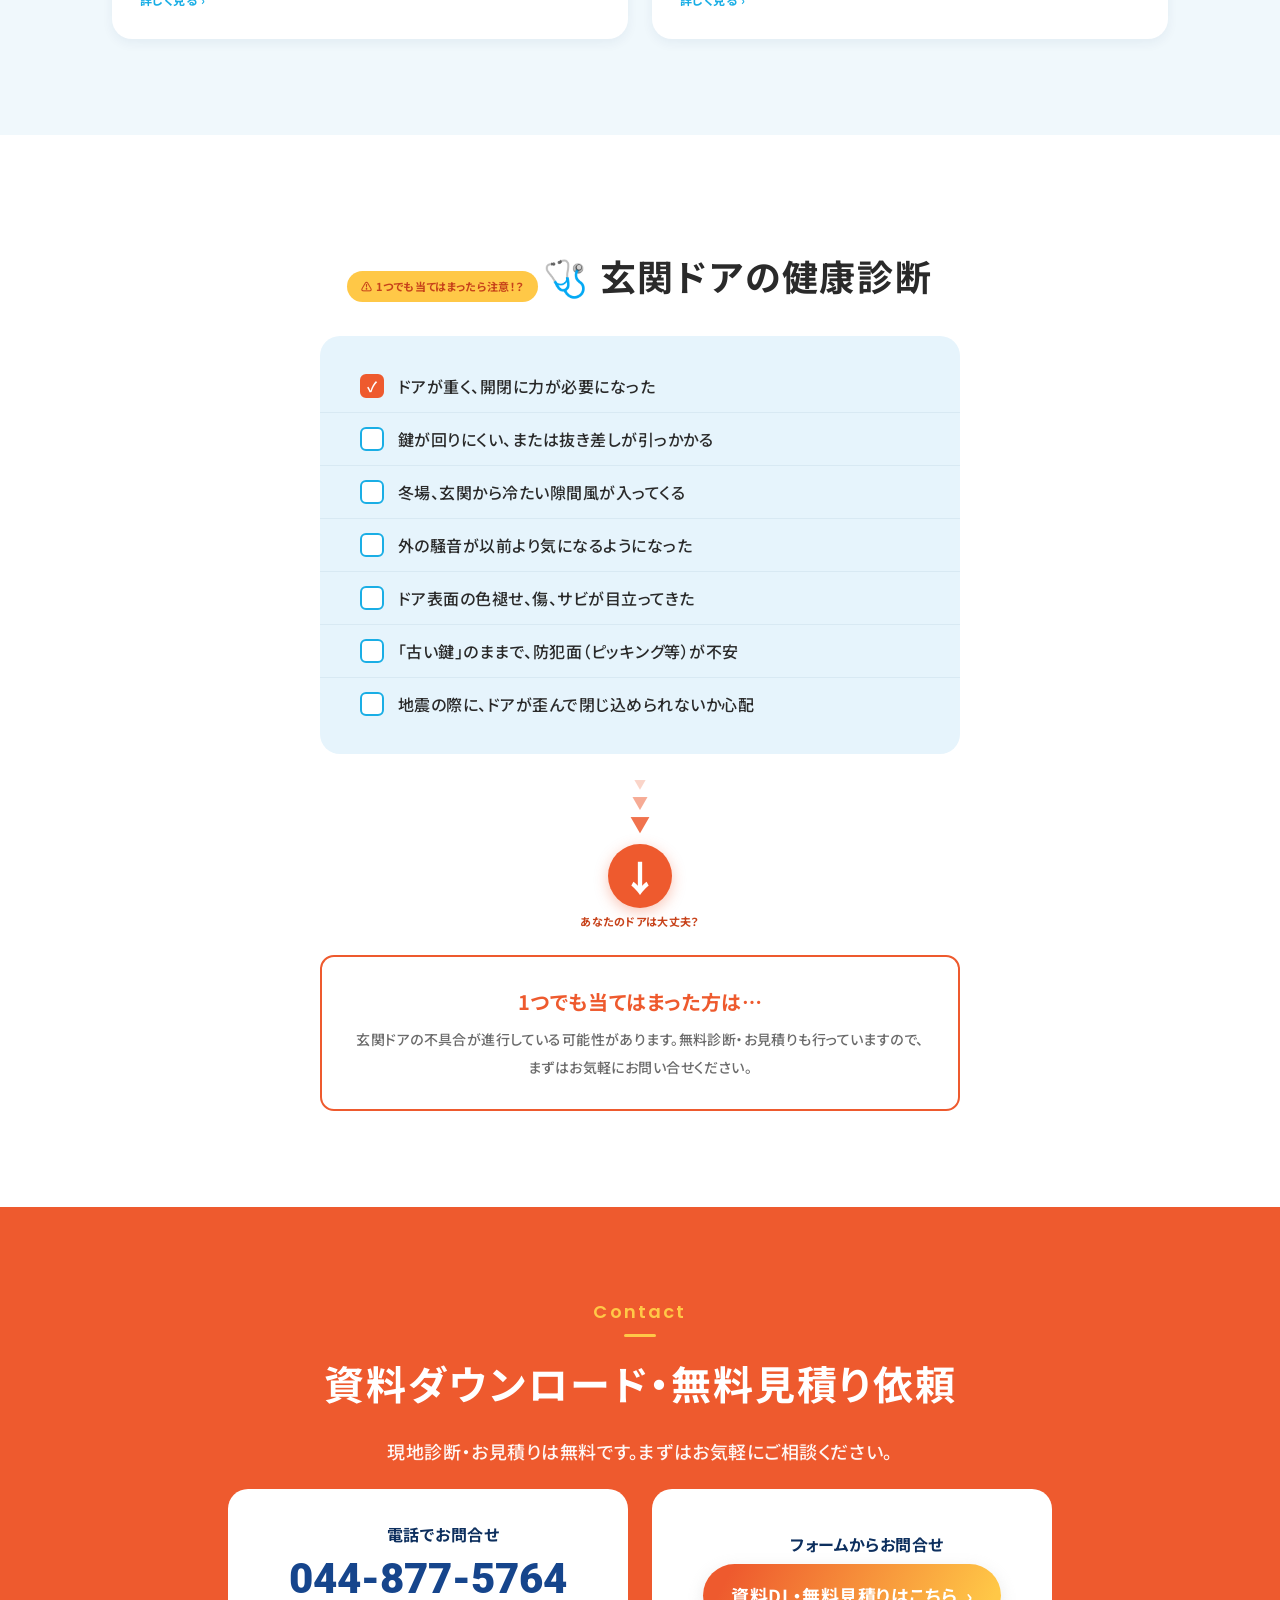
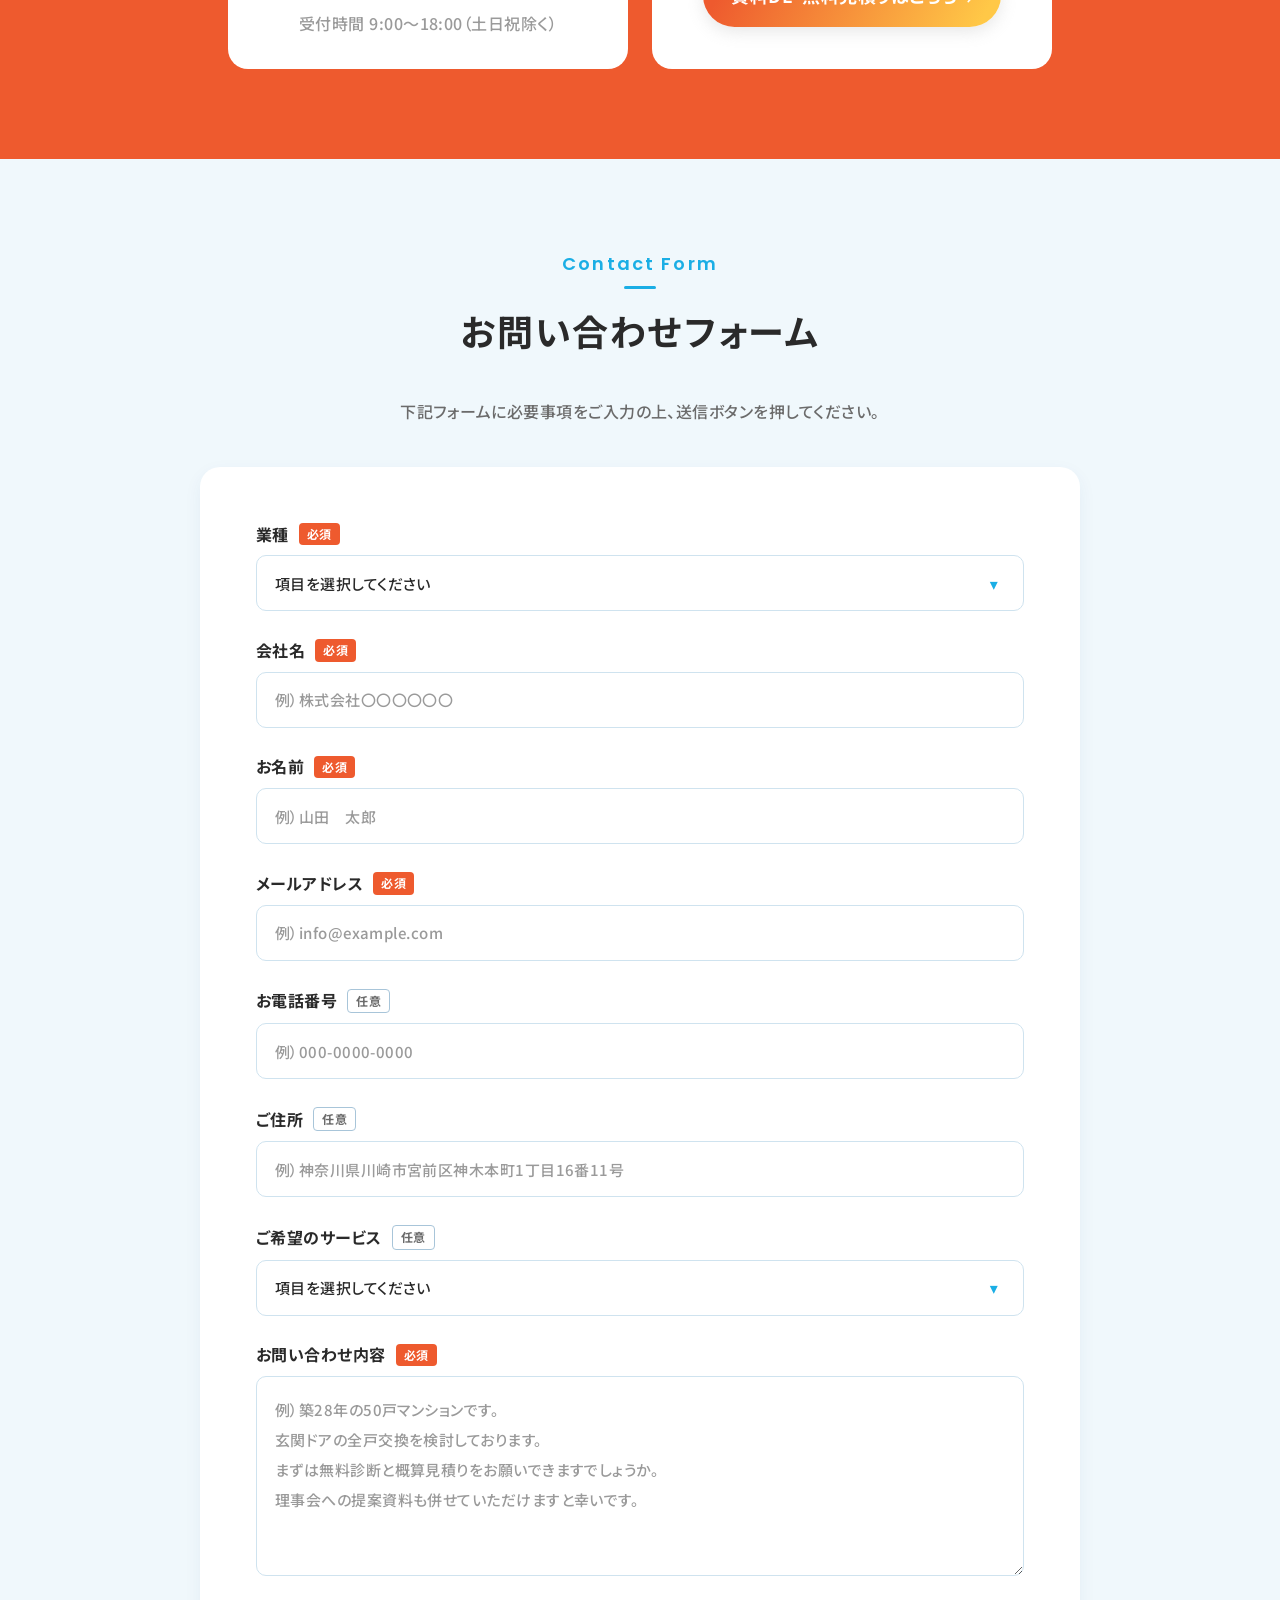
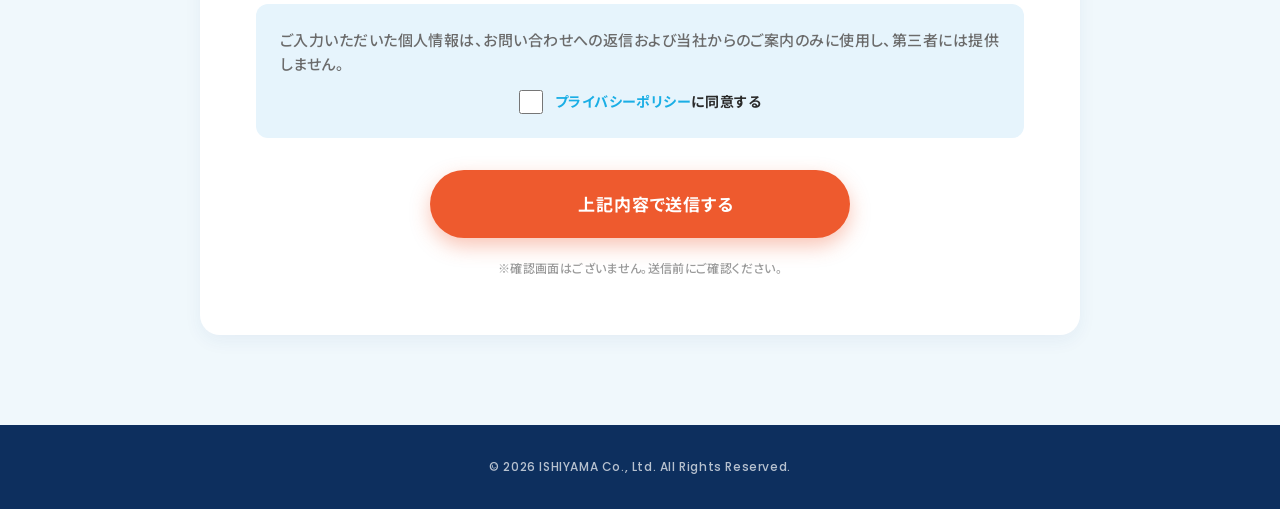
==== commit 5537d692: "fix(ishiyama-lp): 05_RijiKai exact Figma values 05_RijiKai (1406:3383): - section: bg #fff / padding" ====
--- a/ishiyama-lp/index.html
+++ b/ishiyama-lp/index.html
@@ -255,26 +255,33 @@
     </ul>
   </section>
 
-  <!-- ============ 05 RIJIKAI ============ -->
-  <section class="lp-section lp-rijikai" id="rijikai">
-    <p class="lp-rijikai__ribbon">★ そのまま使える！</p>
-    <h2 class="lp-section__title lp-rijikai__title">
-      理事会向け説明資料を<br>無料プレゼント！
-    </h2>
-
-    <div class="lp-rijikai__visual" aria-hidden="true">
-      <span class="lp-rijikai__doc"></span>
-      <span class="lp-rijikai__doc"></span>
-    </div>
-
-    <p class="lp-rijikai__lead">
-      面倒な資料作りは不要！改修工事の進め方から「反対意見への回答集」まで全てセットにしました。
-    </p>
-
-    <a href="#contact" class="lp-btn lp-btn--cta">
-      <span class="lp-icon" data-icon="download" aria-hidden="true"></span>
-      <span>無料ダウンロードはこちら</span>
-    </a>
+  <!-- ============ 05 RIJIKAI — Figma実値 (1406:3383) ============ -->
+  <section class="lp-rijikai" id="rijikai">
+    <div class="lp-rijikai__inner">
+      <div class="lp-rijikai__copy">
+        <span class="lp-rijikai__ribbon">
+          <span class="lp-rijikai__star" aria-hidden="true">★</span>
+          そのまま使える！
+        </span>
+        <h2 class="lp-rijikai__title">
+          <span>理事会向け説明資料を</span>
+          <span class="lp-rijikai__hl">無料プレゼント！</span>
+        </h2>
+        <p class="lp-rijikai__lead">
+          面倒な資料作りは不要！<br>
+          改修工事の進め方から「反対意見への回答集」まで全てセットにしました。
+        </p>
+        <a href="#contact" class="lp-btn lp-btn--rijikai">
+          <span class="lp-icon" data-icon="download" aria-hidden="true"></span>
+          <span>無料ダウンロードはこちら</span>
+        </a>
+      </div>
+
+      <div class="lp-rijikai__visual" aria-hidden="true">
+        <span class="lp-rijikai__doc lp-rijikai__doc--blue"></span>
+        <span class="lp-rijikai__doc lp-rijikai__doc--orange"></span>
+      </div>
+    </div>
   </section>
 
   <!-- ============ 06 CASES ============ -->
--- a/ishiyama-lp/css/style.css
+++ b/ishiyama-lp/css/style.css
@@ -1070,63 +1070,159 @@
 }
 
 /* =========================================================
-   05 RIJIKAI
-   ========================================================= */
+   05 RIJIKAI — Figma実値 (1406:3383)
+   ─────────────────────────────────────────────
+   - section bg #fff / padding 90px 112px
+   - inner 1216w / 2-col gap 64
+   - left 560w: ribbon + heading 42px (gradient text 無料プレゼント) +
+                lead + gradient CTA
+   - right 552w x 380h: bg #e6f4fc / radius 20 / 2 docs 160x220
+   ────────────────────────────────────── */
 .lp-rijikai {
-  background: var(--lp-c-white);
+  background: #fff;
+  padding: 56px 20px;
+}
+.lp-rijikai__inner {
+  display: flex;
+  flex-direction: column;
+  gap: 32px;
+  align-items: center;
+  width: 100%;
+  max-width: 1216px;
+  margin: 0 auto;
+}
+.lp-rijikai__copy {
+  display: flex;
+  flex-direction: column;
+  gap: 20px;
+  align-items: center;
   text-align: center;
-}
+  width: 100%;
+}
+
+/* Outline ribbon ('そのまま使える！') */
 .lp-rijikai__ribbon {
-  display: inline-block;
-  background: var(--lp-c-accent);
-  color: var(--lp-c-orange-d);
-  font-size: 12px;
-  font-weight: 700;
-  padding: 6px 16px;
+  display: inline-flex;
+  align-items: center;
+  gap: 3px;
+  padding: 8px 20px;
+  border: 1px solid #1aaee5;
   border-radius: 999px;
-  letter-spacing: 0.03em;
-}
+  color: #1aaee5;
+  font-family: var(--lp-ff-jp);
+  font-weight: 700;
+  font-size: 14px;
+  letter-spacing: 0.03em;
+}
+.lp-rijikai__star {
+  font-size: 13px;
+  letter-spacing: 0.03em;
+}
+
+/* Heading: 42px Bold with gradient text on '無料プレゼント！' */
 .lp-rijikai__title {
-  margin-top: 16px;
-}
+  font-family: var(--lp-ff-jp);
+  font-weight: 700;
+  font-size: 26px;
+  line-height: 1.5;
+  letter-spacing: 0.05em;
+  color: #2a2a2a;
+  margin: 0;
+  display: flex;
+  flex-direction: column;
+  align-items: center;
+}
+.lp-rijikai__hl {
+  background: linear-gradient(180deg, #1aaee5 0%, #98e7e7 100%);
+  -webkit-background-clip: text;
+  background-clip: text;
+  -webkit-text-fill-color: transparent;
+  color: transparent;
+}
+
+/* Lead text */
+.lp-rijikai__lead {
+  font-family: var(--lp-ff-jp);
+  font-weight: 500;
+  font-size: 14px;
+  line-height: 2;
+  letter-spacing: 0.03em;
+  color: #6b6b6b;
+  margin: 0;
+}
+
+/* CTA button (Figma実値: linear-gradient 116.15deg + drop-shadow) */
+.lp-btn--rijikai {
+  display: inline-flex;
+  align-items: center;
+  justify-content: center;
+  gap: 8px;
+  padding: 16px 28px;
+  border-radius: 999px;
+  background: linear-gradient(116.15deg, #ee5a2e 9.37%, #ffc847 93.27%);
+  color: #fff;
+  font-family: var(--lp-ff-jp);
+  font-weight: 700;
+  font-size: 16px;
+  letter-spacing: 0.03em;
+  filter: drop-shadow(0 5px 8px rgba(204, 204, 204, 0.45));
+  text-decoration: none;
+  max-width: 335px;
+  width: 100%;
+}
+.lp-btn--rijikai .lp-icon { width: 18px; height: 18px; }
+
+/* ── Right side: 2 doc visual ───────────────── */
 .lp-rijikai__visual {
-  margin: 20px auto 0;
-  background: var(--lp-c-bg-blue);
-  border-radius: var(--lp-radius);
-  padding: 24px 20px;
+  background: #e6f4fc;
+  border-radius: 20px;
+  width: 100%;
+  height: 280px;
   display: flex;
   justify-content: center;
-  gap: 12px;
+  align-items: center;
+  gap: 20px;
 }
 .lp-rijikai__doc {
-  width: 110px; height: 150px;
-  background: var(--lp-c-white);
-  border: 1px solid var(--lp-c-border);
+  width: 130px;
+  height: 200px;
+  background: #fff;
+  border: 1px solid #cfe3ef;
   border-radius: 8px;
-  box-shadow: 4px 6px 12px rgba(0,0,0,0.1);
+  box-shadow: 6px 8px 18px 0 rgba(0, 0, 0, 0.1);
   position: relative;
-}
-.lp-rijikai__doc::before,
+  flex-shrink: 0;
+}
+/* Top accent bar */
+.lp-rijikai__doc::before {
+  content: "";
+  position: absolute;
+  left: 19px;
+  top: 23px;
+  width: 60px;
+  height: 8px;
+  border-radius: 2px;
+}
+.lp-rijikai__doc--blue::before   { background: #1aaee5; }
+.lp-rijikai__doc--orange::before { background: #ee5a2e; }
+/* 7 lines below (using box-shadow stack on ::after) */
 .lp-rijikai__doc::after {
   content: "";
   position: absolute;
-  left: 15px; right: 15px;
+  left: 19px;
+  top: 39px;
+  width: 90px;
   height: 3px;
-  background: var(--lp-c-border);
+  background: #cfe3ef;
   border-radius: 2px;
-}
-.lp-rijikai__doc::before { top: 15px; height: 6px; background: var(--lp-c-saxblue); width: 60px; }
-.lp-rijikai__doc:nth-child(2)::before { background: var(--lp-c-orange); }
-.lp-rijikai__doc::after { top: 30px; box-shadow: 0 14px 0 var(--lp-c-border), 0 28px 0 var(--lp-c-border), 0 42px 0 var(--lp-c-border), 0 56px 0 var(--lp-c-border); }
-.lp-rijikai__lead {
-  margin-top: 16px;
-  font-size: 13px;
-  font-weight: 500;
-  line-height: 2;
-  color: var(--lp-c-text-sub);
-  letter-spacing: 0.03em;
-}
-.lp-rijikai .lp-btn { margin-top: 20px; }
+  box-shadow:
+    0 16px 0 #cfe3ef,
+    0 32px 0 #cfe3ef,
+    0 48px 0 #cfe3ef,
+    0 64px 0 #cfe3ef,
+    0 80px 0 #cfe3ef,
+    0 96px 0 #cfe3ef;
+}
 
 /* =========================================================
    06 CASES
@@ -2174,48 +2270,46 @@
   .lp-merits__copytitle { font-size: 26px; letter-spacing: 0.05em; }
   .lp-merits__body { font-size: 15px; letter-spacing: 0.03em; }
 
-  /* ----- 05 RIJIKAI ----- */
-  .lp-rijikai {
-    padding: 96px 112px;
-  }
+  /* ----- 05 RIJIKAI — Figma実値 (PC 1440) ----- */
+  .lp-rijikai { padding: 90px 112px; }
   .lp-rijikai__inner {
-    max-width: 1216px;
-    margin: 0 auto;
-    display: grid;
-    grid-template-columns: 560px 1fr;
+    flex-direction: row;
+    align-items: center;
     gap: 64px;
-    align-items: center;
+  }
+  .lp-rijikai__copy {
+    width: 560px;
+    flex-shrink: 0;
+    align-items: flex-start;
     text-align: left;
-  }
-  /* Wrap rijikai content via stylistic grouping */
-  .lp-rijikai > * { grid-column: 1; }
+    gap: 24px;
+  }
+  .lp-rijikai__title {
+    font-size: 42px;
+    line-height: 1.5;
+    letter-spacing: 0.05em;
+    align-items: flex-start;
+    width: 100%;
+  }
+  .lp-rijikai__lead {
+    font-size: 15px;
+    letter-spacing: 0.03em;
+  }
+  .lp-btn--rijikai {
+    width: auto;
+    max-width: none;
+    padding: 18px 30px;
+    font-size: 18px;
+    letter-spacing: 0.03em;
+  }
   .lp-rijikai__visual {
-    grid-column: 2; grid-row: 1 / span 5;
-    margin: 0;
-    padding: 40px;
-    background: var(--lp-c-bg-blue);
-    aspect-ratio: 552 / 380;
+    width: 552px;
+    height: 380px;
+    flex-shrink: 0;
   }
   .lp-rijikai__doc { width: 160px; height: 220px; }
-  .lp-rijikai__title { font-size: 38px; }
-  .lp-rijikai__lead { font-size: 15px; max-width: 560px; }
-  .lp-rijikai .lp-btn { margin-top: 24px; max-width: 320px; }
-
-  /* When supporting browsers that don't grid (fallback to flow) */
-  @supports (display: grid) {
-    .lp-rijikai {
-      display: grid;
-      grid-template-columns: 1fr;
-      justify-items: center;
-    }
-    .lp-rijikai__ribbon,
-    .lp-rijikai__title,
-    .lp-rijikai__lead,
-    .lp-rijikai > .lp-btn,
-    .lp-rijikai__visual {
-      align-self: start;
-    }
-  }
+  .lp-rijikai__doc::before { width: 80px; }
+  .lp-rijikai__doc::after { width: 120px; }
 
   /* ----- 06 CASES ----- */
   .lp-cases__list {
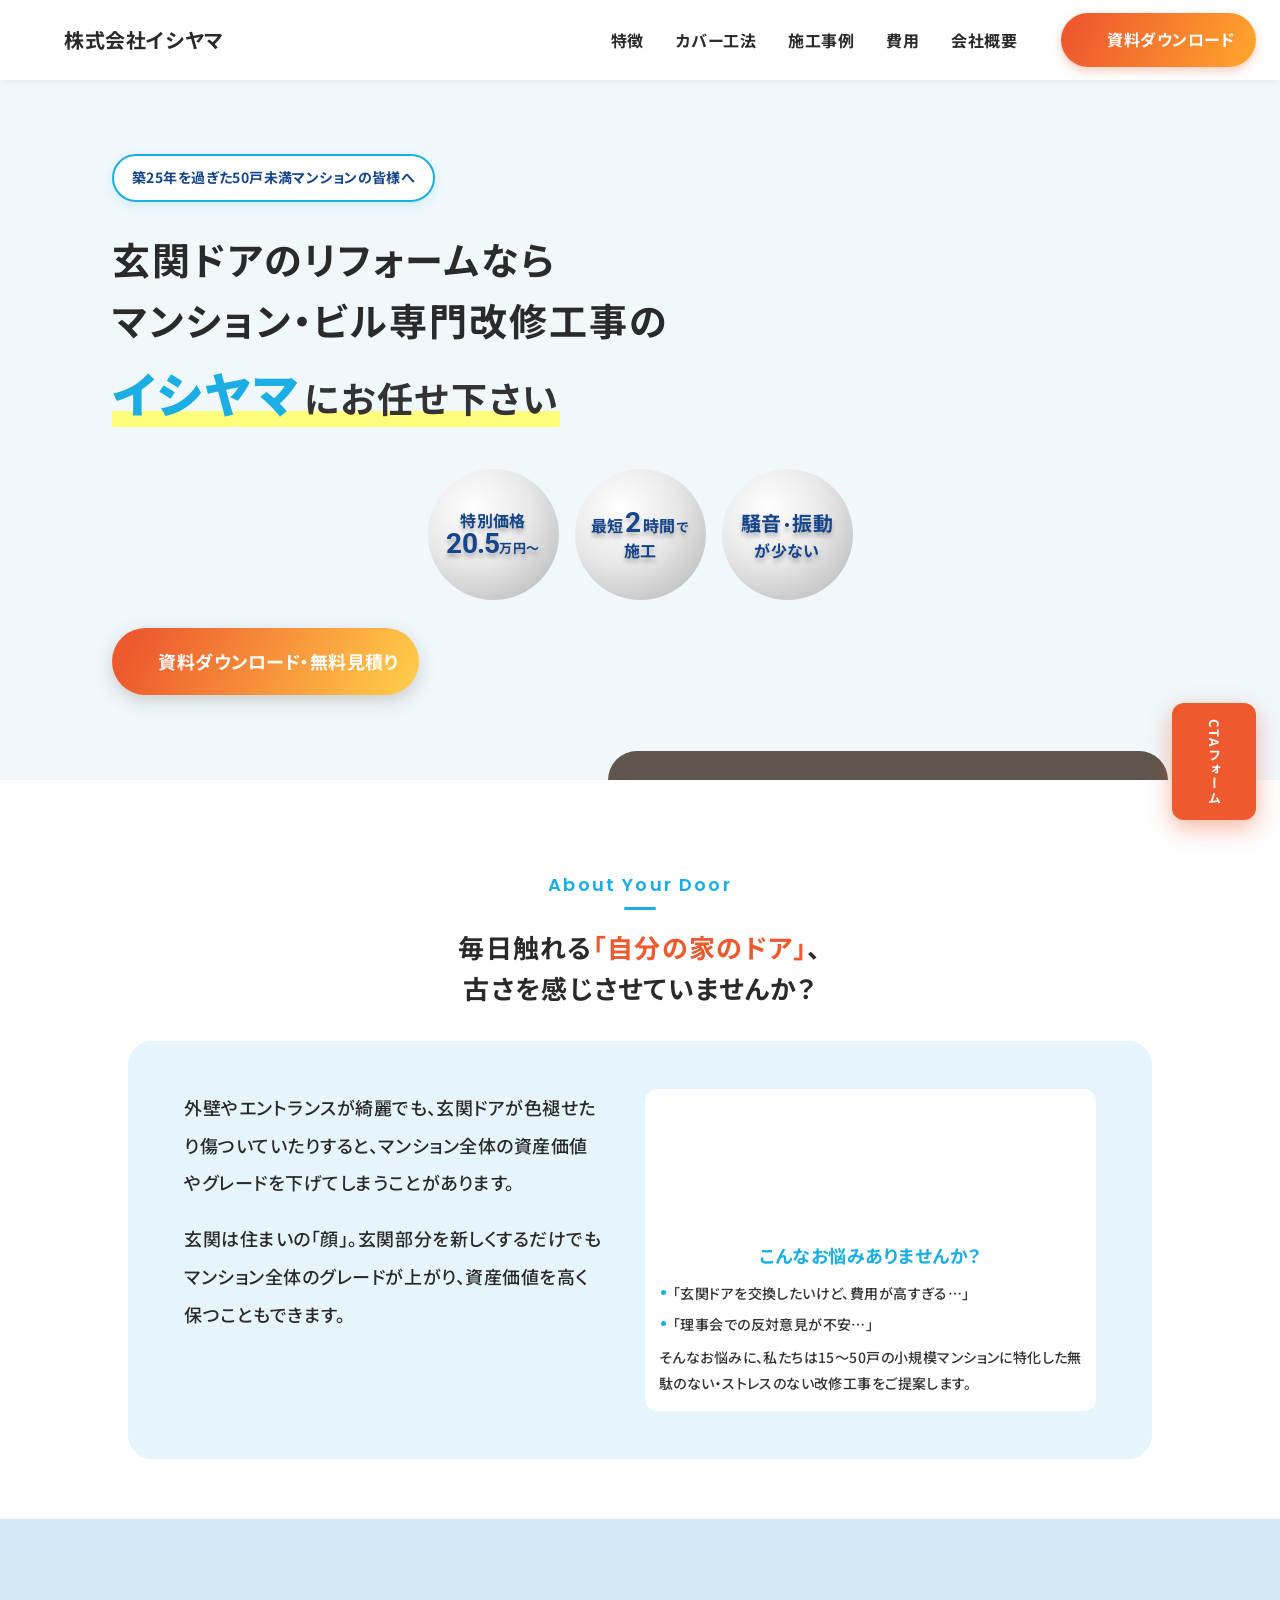
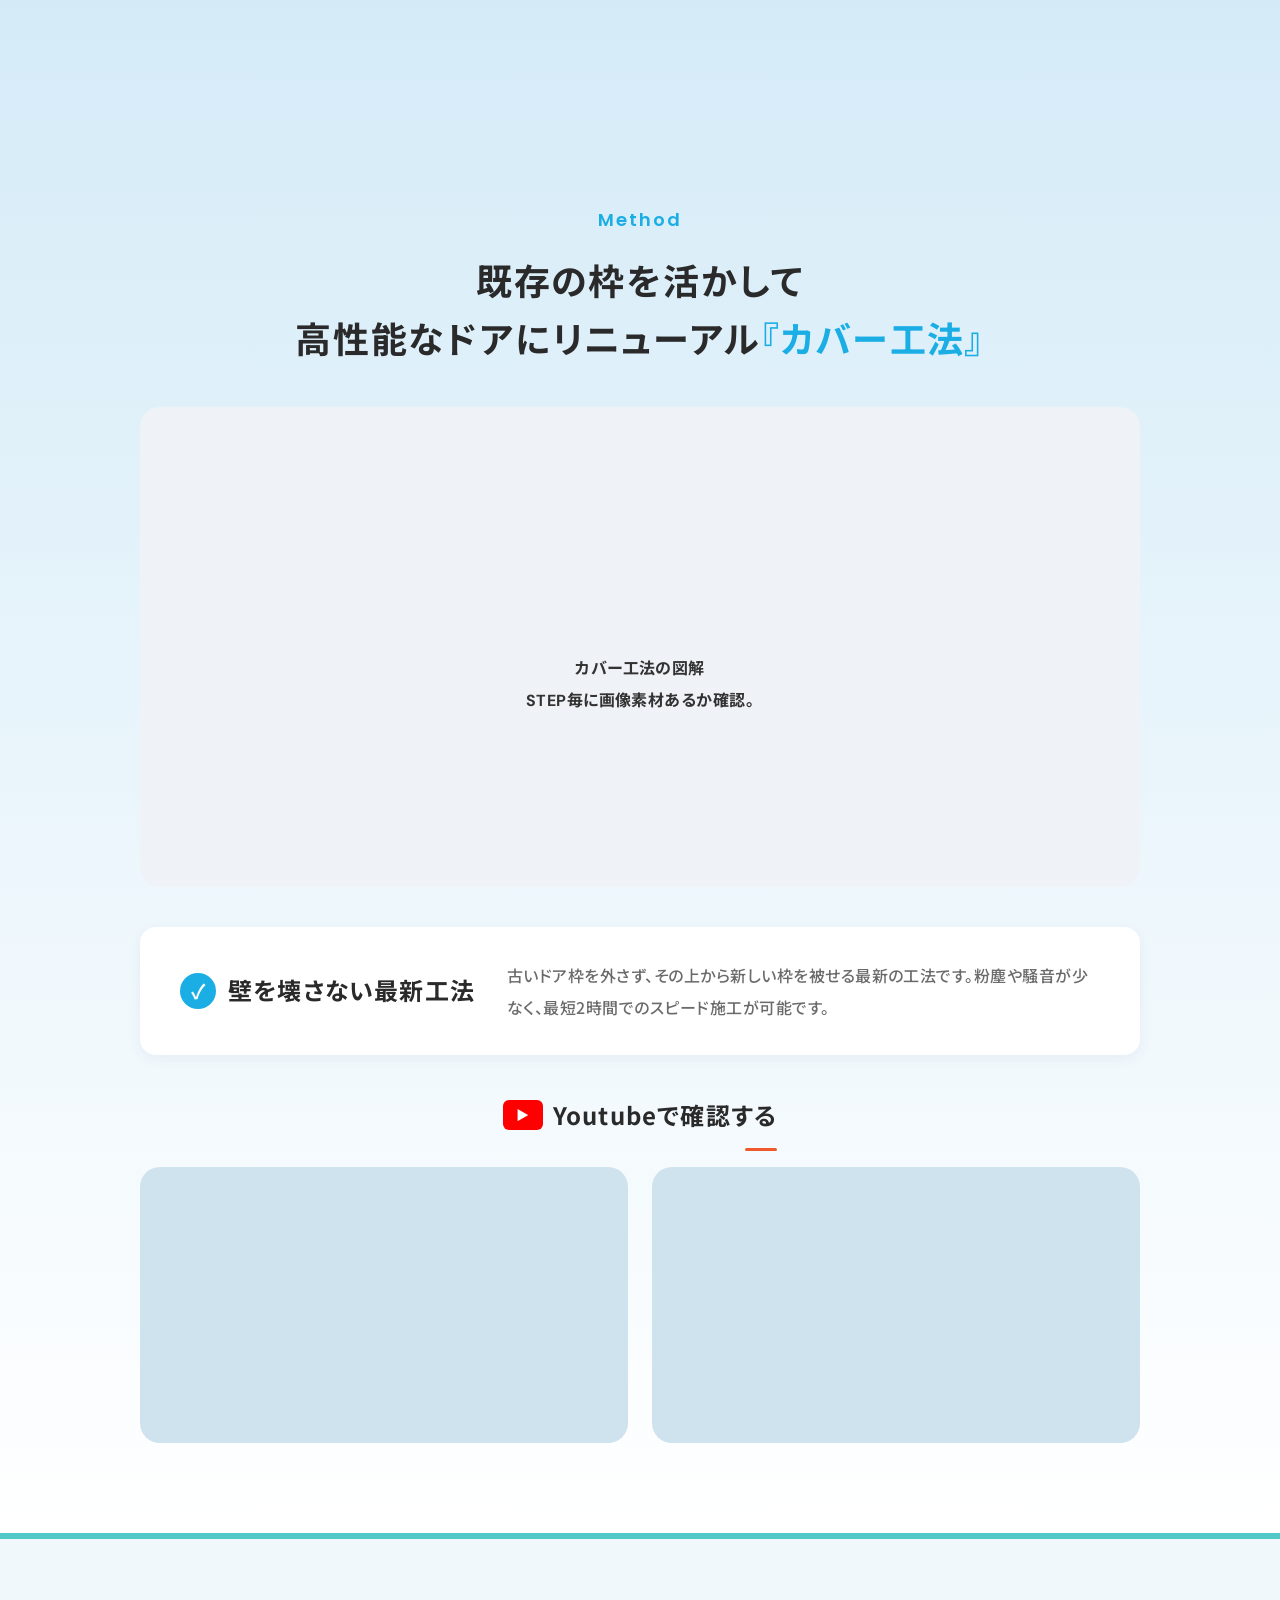
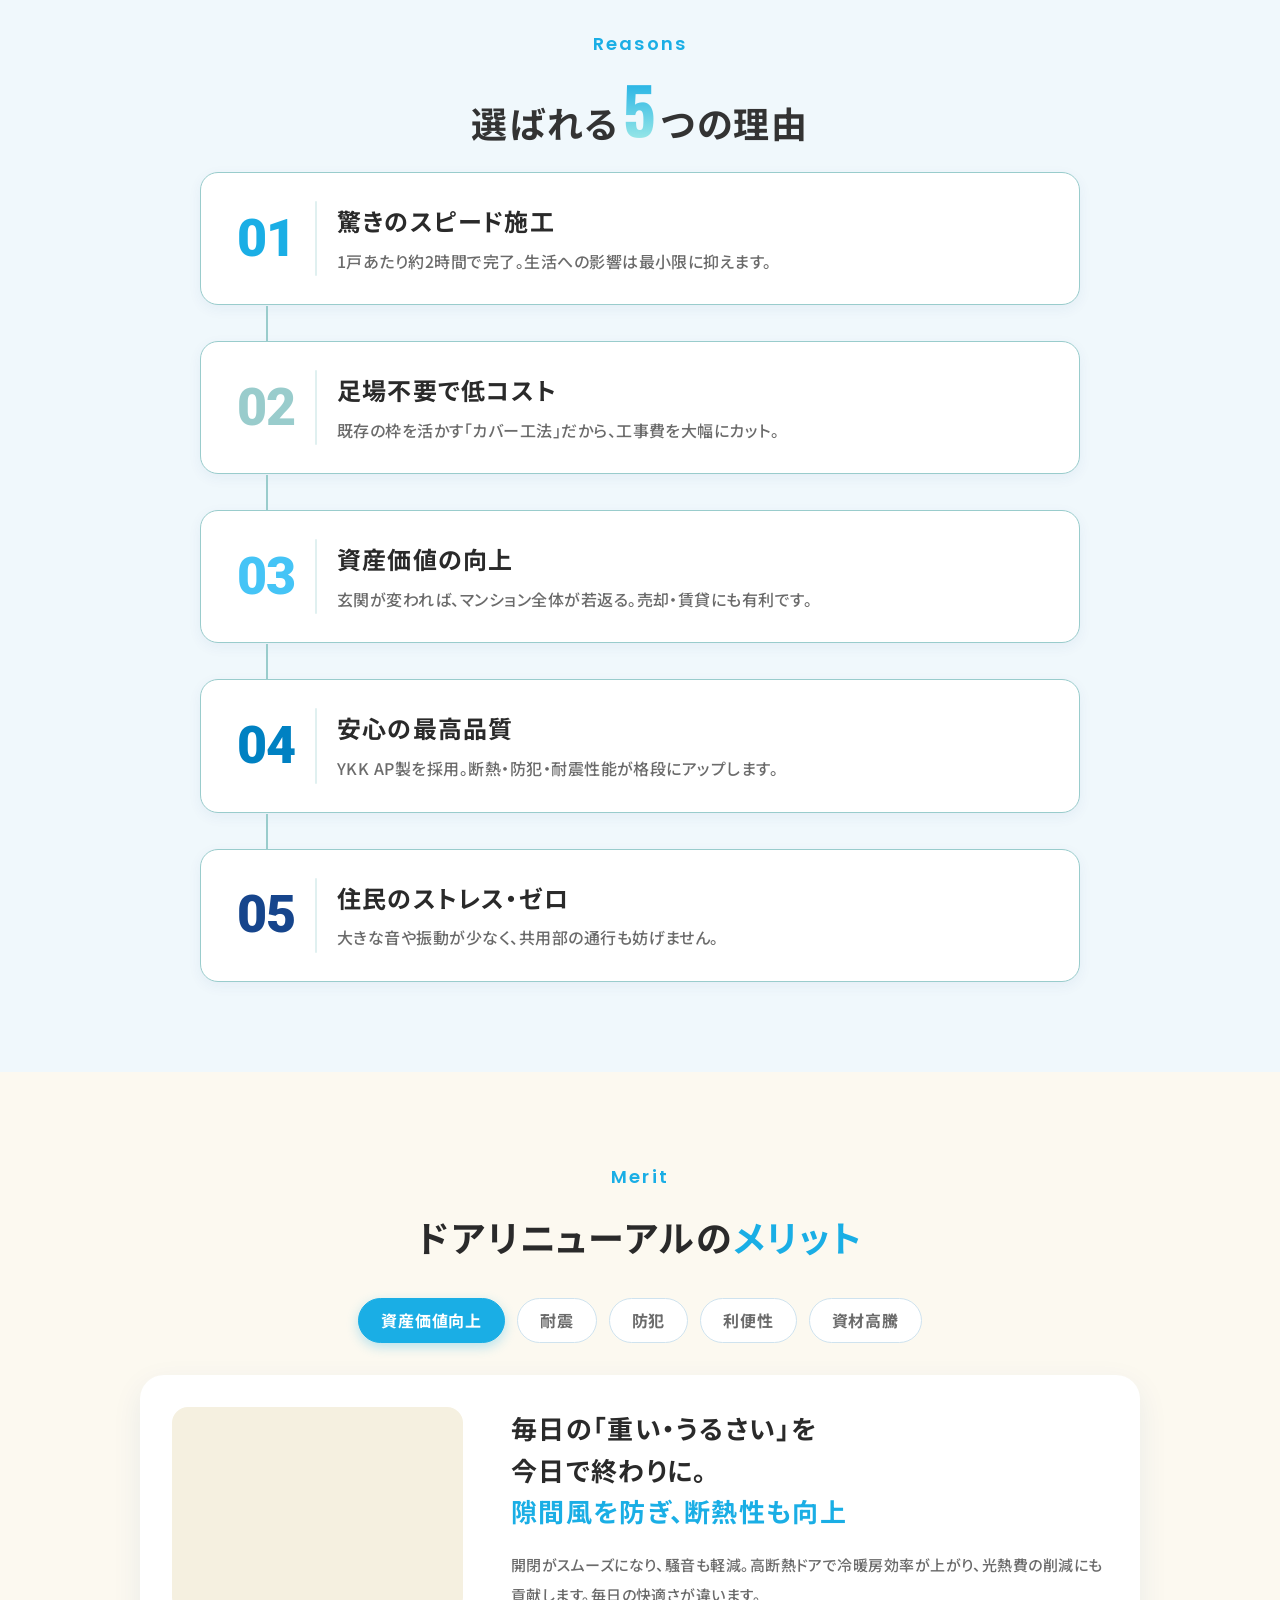
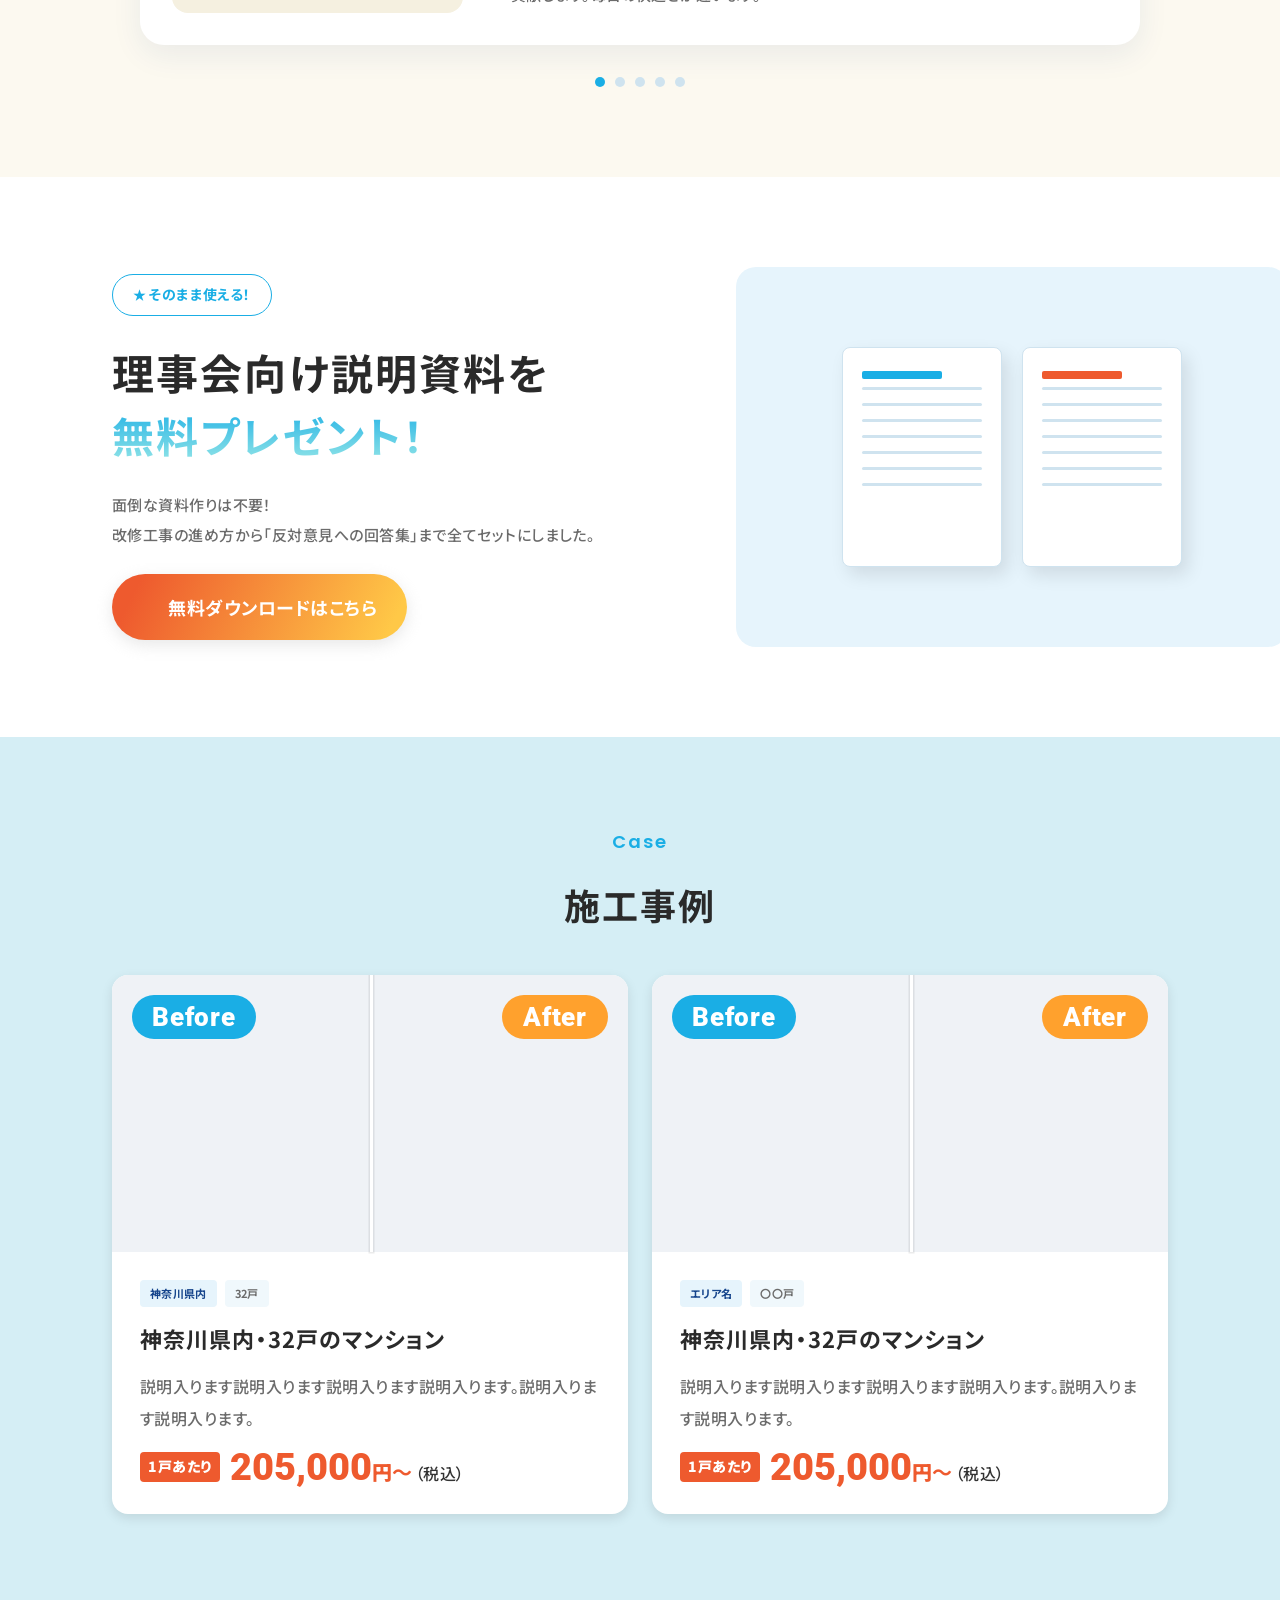
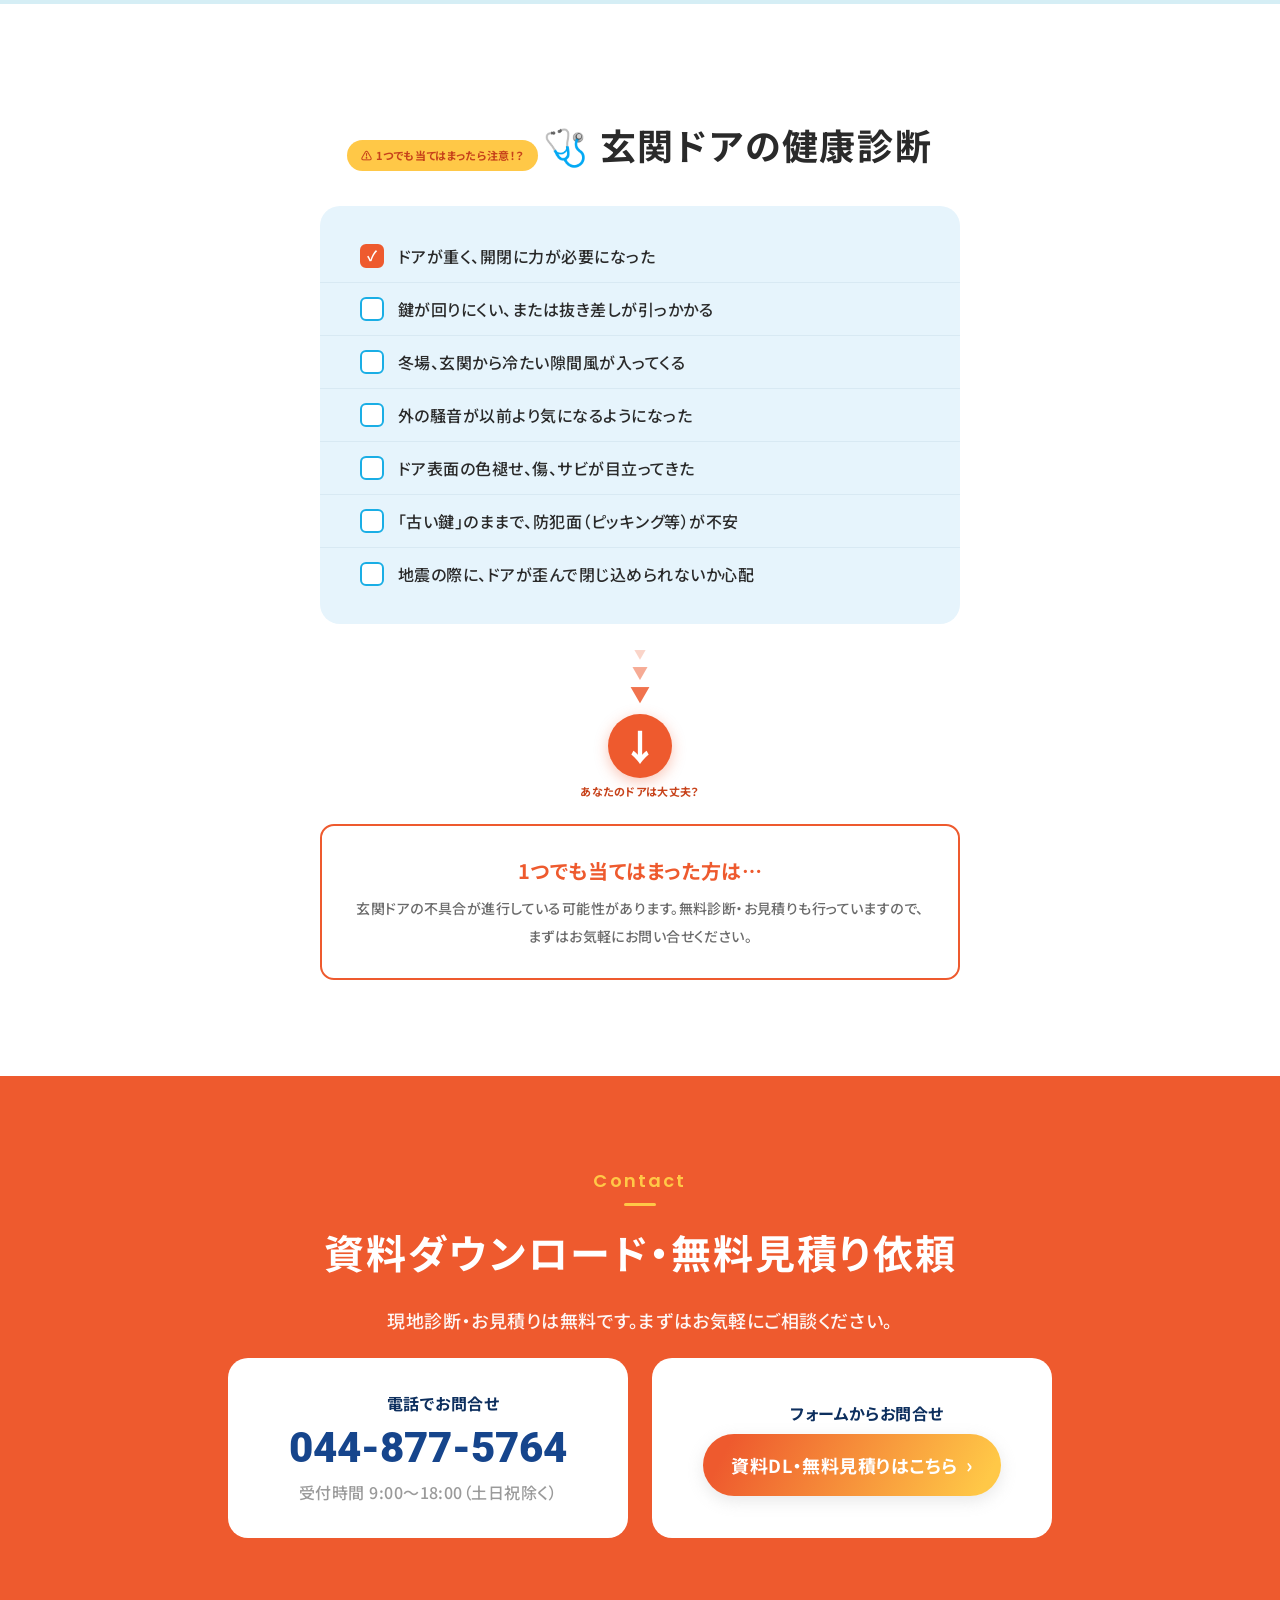
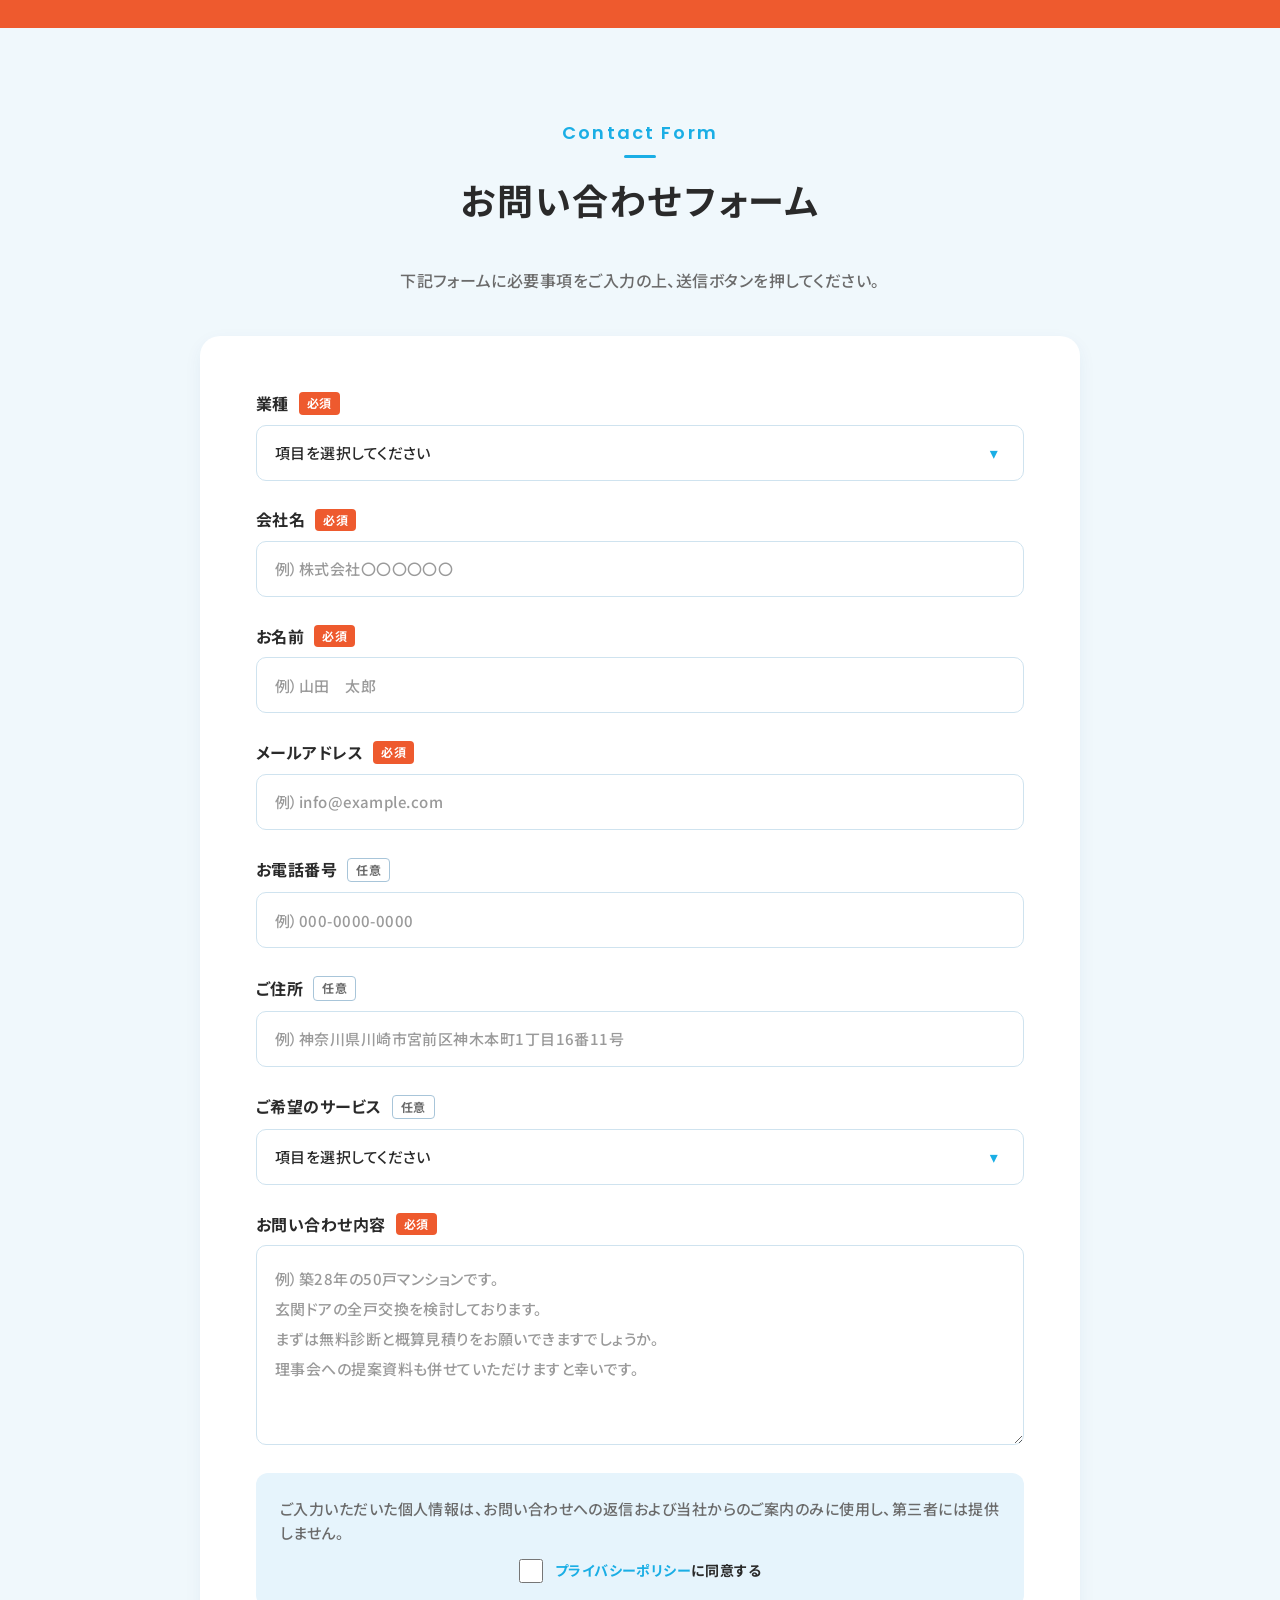
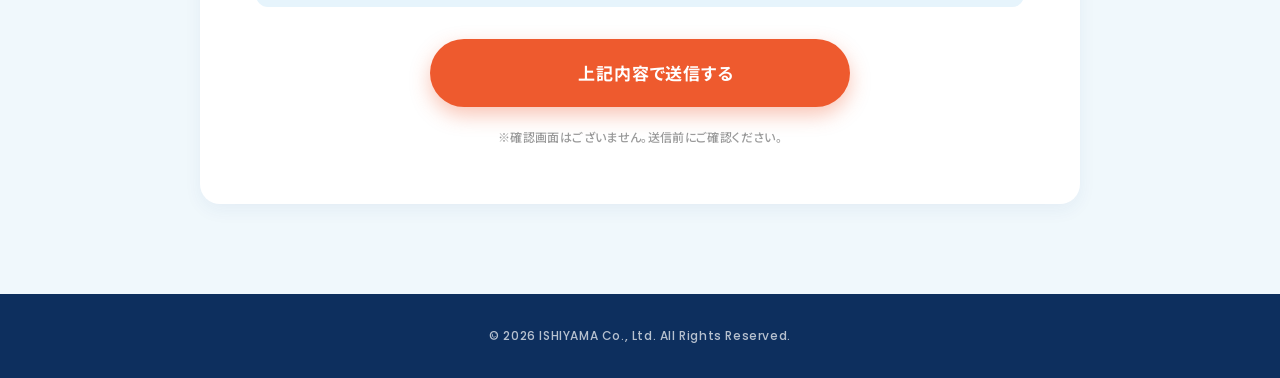
==== commit beb3947f: "fix(ishiyama-lp): 06_Cases exact Figma values 06_Cases (1406:3413): - section bg #d5eef5 / padding 9" ====
--- a/ishiyama-lp/index.html
+++ b/ishiyama-lp/index.html
@@ -284,63 +284,52 @@
     </div>
   </section>
 
-  <!-- ============ 06 CASES ============ -->
-  <section class="lp-section lp-cases" id="cases">
-    <header class="lp-section__head">
-      <p class="lp-eyebrow"><span>Case</span></p>
-      <h2 class="lp-section__title">施工事例</h2>
+  <!-- ============ 06 CASES — Figma実値 (1406:3413) ============ -->
+  <section class="lp-cases" id="cases">
+    <header class="lp-cases__head">
+      <p class="lp-eyebrow lp-eyebrow--noline"><span>Case</span></p>
+      <h2 class="lp-cases__title">施工事例</h2>
     </header>
 
     <ul class="lp-cases__list">
       <li class="lp-case">
+        <!-- Before/After画像エリア (差替え用) -->
         <div class="lp-case__image">
-          <span class="lp-case__badge"><em>CASE</em><span>01</span></span>
-          <img src="images/case-01.jpg" alt="" loading="lazy">
+          <span class="lp-case__btag lp-case__btag--before">Before</span>
+          <span class="lp-case__btag lp-case__btag--after">After</span>
+          <span class="lp-case__divider" aria-hidden="true"></span>
         </div>
         <div class="lp-case__body">
           <div class="lp-case__meta">
-            <span class="lp-tag lp-tag--loc">神奈川県内</span>
-            <span class="lp-tag">32戸</span>
+            <span class="lp-case__tag lp-case__tag--loc">神奈川県内</span>
+            <span class="lp-case__tag">32戸</span>
           </div>
           <h3 class="lp-case__title">神奈川県内・32戸のマンション</h3>
           <p class="lp-case__desc">説明入ります説明入ります説明入ります説明入ります。説明入ります説明入ります。</p>
-          <div class="lp-priceblock">
-            <div class="lp-priceblock__top">
-              <span class="lp-priceblock__badge">特別価格</span>
-              <span class="lp-priceblock__label">1戸あたり</span>
-            </div>
-            <p class="lp-priceblock__row">
-              <span class="lp-priceblock__num">205,000</span><span class="lp-priceblock__yen">円</span><span class="lp-priceblock__tilde">〜</span><span class="lp-priceblock__tax">（税込）</span>
-            </p>
-            <p class="lp-priceblock__note">※施工内容により価格は変動します</p>
-          </div>
-          <a href="#" class="lp-case__link">詳しく見る ›</a>
+          <p class="lp-case__price">
+            <span class="lp-case__pbadge">1戸あたり</span>
+            <span class="lp-case__pnum">205,000</span><span class="lp-case__pyen">円</span><span class="lp-case__ptilde">〜</span><span class="lp-case__ptax">（税込）</span>
+          </p>
         </div>
       </li>
 
       <li class="lp-case">
         <div class="lp-case__image">
-          <span class="lp-case__badge"><em>CASE</em><span>02</span></span>
-          <img src="images/case-02.jpg" alt="" loading="lazy">
+          <span class="lp-case__btag lp-case__btag--before">Before</span>
+          <span class="lp-case__btag lp-case__btag--after">After</span>
+          <span class="lp-case__divider" aria-hidden="true"></span>
         </div>
         <div class="lp-case__body">
           <div class="lp-case__meta">
-            <span class="lp-tag lp-tag--loc">エリア名</span>
-            <span class="lp-tag">〇〇戸</span>
+            <span class="lp-case__tag lp-case__tag--loc">エリア名</span>
+            <span class="lp-case__tag">〇〇戸</span>
           </div>
           <h3 class="lp-case__title">神奈川県内・32戸のマンション</h3>
           <p class="lp-case__desc">説明入ります説明入ります説明入ります説明入ります。説明入ります説明入ります。</p>
-          <div class="lp-priceblock">
-            <div class="lp-priceblock__top">
-              <span class="lp-priceblock__badge">特別価格</span>
-              <span class="lp-priceblock__label">1戸あたり</span>
-            </div>
-            <p class="lp-priceblock__row">
-              <span class="lp-priceblock__num">205,000</span><span class="lp-priceblock__yen">円</span><span class="lp-priceblock__tilde">〜</span><span class="lp-priceblock__tax">（税込）</span>
-            </p>
-            <p class="lp-priceblock__note">※施工内容により価格は変動します</p>
-          </div>
-          <a href="#" class="lp-case__link">詳しく見る ›</a>
+          <p class="lp-case__price">
+            <span class="lp-case__pbadge">1戸あたり</span>
+            <span class="lp-case__pnum">205,000</span><span class="lp-case__pyen">円</span><span class="lp-case__ptilde">〜</span><span class="lp-case__ptax">（税込）</span>
+          </p>
         </div>
       </li>
     </ul>
--- a/ishiyama-lp/css/style.css
+++ b/ishiyama-lp/css/style.css
@@ -1225,161 +1225,201 @@
 }
 
 /* =========================================================
-   06 CASES
-   ========================================================= */
-.lp-cases { background: var(--lp-c-bg-sub); }
+   06 CASES — Figma実値 (1406:3413)
+   ─────────────────────────────────────────────
+   - section bg #d5eef5 / padding 90px 112px / gap 40
+   - 2-col grid (PC): 596w each / gap 24
+   - card: bg #fff / radius 16 / shadow 0 4px 12px rgba(0,0,0,0.1)
+   - image 596x320 / bg #eff2f6 with Before/After pills + center divider
+   - body padding 28 / gap 14:
+     - meta tags (loc/units)
+     - title 22px Bold tracking 1.1
+     - desc 16px Medium line-height 2 #6b6b6b
+     - price row: '1戸あたり' badge + 205,000円〜（税込）
+   ────────────────────────────────────── */
+.lp-cases {
+  background: #d5eef5;
+  padding: 56px 20px;
+  display: flex;
+  flex-direction: column;
+  align-items: center;
+  gap: 32px;
+}
+.lp-cases__head {
+  display: flex;
+  flex-direction: column;
+  align-items: center;
+  gap: 16px;
+}
+.lp-cases__title {
+  font-family: var(--lp-ff-jp);
+  font-weight: 700;
+  font-size: 24px;
+  letter-spacing: 0.05em;
+  color: #2a2a2a;
+  margin: 0;
+}
 .lp-cases__list {
-  margin-top: 24px;
-  display: flex;
-  flex-direction: column;
+  list-style: none;
+  padding: 0;
+  margin: 0;
+  display: grid;
+  grid-template-columns: 1fr;
   gap: 16px;
-}
+  width: 100%;
+  max-width: 1216px;
+}
+
+/* Card */
 .lp-case {
-  background: var(--lp-c-white);
-  border-radius: var(--lp-radius-l);
+  background: #fff;
+  border-radius: 16px;
   overflow: hidden;
-  box-shadow: 0 4px 12px rgba(16, 47, 94, 0.06);
-}
+  box-shadow: 0 4px 12px 0 rgba(0, 0, 0, 0.1);
+  display: flex;
+  flex-direction: column;
+}
+
+/* Image area with Before/After tabs */
 .lp-case__image {
   position: relative;
-  aspect-ratio: 335 / 180;
-  background: linear-gradient(135deg, #9BC1D8 0%, #5A8AAB 100%);
-  display: flex; align-items: center; justify-content: center;
-}
-.lp-case__image img {
-  width: 100%; height: 100%; object-fit: cover;
-}
-/* Hide broken images placeholder */
-.lp-case__image img[src*="case-"] { opacity: 0; }
-.lp-case__image::after {
-  content: "🏢";
+  width: 100%;
+  aspect-ratio: 596 / 320;
+  background: #eff2f6;
+  /* TODO: 画像差替えエリア (Figma: img 596x320) */
+}
+/* Before/After tabs */
+.lp-case__btag {
   position: absolute;
-  font-size: 48px;
-  z-index: 0;
-}
-.lp-case__badge {
+  top: 20px;
+  display: inline-flex;
+  align-items: center;
+  justify-content: center;
+  height: 44px;
+  padding: 5px 14px;
+  border-radius: 999px;
+  font-family: "Roboto", var(--lp-ff-num);
+  font-weight: 900;
+  font-size: 20px;
+  letter-spacing: 0.03em;
+  color: #fff;
+}
+.lp-case__btag--before {
+  left: 20px;
+  background: #1aaee5;
+  min-width: 100px;
+}
+.lp-case__btag--after {
+  right: 20px;
+  background: #ffa12d;
+  min-width: 80px;
+}
+/* Center divider (vertical line between before/after) */
+.lp-case__divider {
   position: absolute;
-  top: 16px; left: 16px;
-  background: var(--lp-c-saxblue);
-  color: var(--lp-c-white);
-  padding: 6px 12px;
-  border-radius: 999px;
+  top: 0;
+  left: 50%;
+  width: 0;
+  height: 100%;
+  border-left: 3px solid #fff;
+  box-shadow: 0 0 0 1.5px rgba(0, 0, 0, 0.08);
+}
+
+/* Body */
+.lp-case__body {
+  padding: 20px;
+  display: flex;
+  flex-direction: column;
+  gap: 14px;
+}
+.lp-case__meta {
+  display: flex;
+  gap: 8px;
+}
+.lp-case__tag {
+  background: #f0f8fc;
+  color: #6b6b6b;
+  font-family: var(--lp-ff-jp);
+  font-weight: 700;
+  font-size: 11px;
+  letter-spacing: 0.03em;
+  padding: 4px 10px;
+  border-radius: 4px;
+}
+.lp-case__tag--loc {
+  background: #e6f4fc;
+  color: #16458c;
+}
+.lp-case__title {
+  font-family: var(--lp-ff-jp);
+  font-weight: 700;
+  font-size: 18px;
+  line-height: 1.6;
+  letter-spacing: 0.05em;
+  color: #2a2a2a;
+  margin: 0;
+}
+.lp-case__desc {
+  font-family: var(--lp-ff-jp);
+  font-weight: 500;
+  font-size: 14px;
+  line-height: 2;
+  letter-spacing: 0.03em;
+  color: #6b6b6b;
+  margin: 0;
+}
+
+/* Price row */
+.lp-case__price {
   display: inline-flex;
-  align-items: center;
-  gap: 4px;
-  z-index: 1;
-  box-shadow: 0 2px 6px rgba(0,0,0,0.15);
-}
-.lp-case__badge em {
-  font-family: var(--lp-ff-en);
-  font-size: 11px;
+  align-items: baseline;
+  gap: 0;
+  margin: 0;
+  flex-wrap: wrap;
+}
+.lp-case__pbadge {
+  display: inline-flex;
+  align-items: center;
+  background: #ee5a2e;
+  color: #fff;
+  font-family: var(--lp-ff-jp);
   font-weight: 900;
-  font-style: normal;
-  letter-spacing: 0.1em;
-}
-.lp-case__badge span {
-  font-family: var(--lp-ff-num);
   font-size: 12px;
-  font-weight: 900;
-}
-.lp-case__body {
-  padding: 18px;
-  display: flex;
-  flex-direction: column;
-  gap: 8px;
-}
-.lp-case__meta {
-  display: flex;
-  gap: 6px;
-}
-.lp-tag {
-  background: var(--lp-c-bg-sub);
-  color: var(--lp-c-text-sub);
-  font-size: 10px;
-  font-weight: 700;
+  letter-spacing: 0.04em;
   padding: 3px 8px;
   border-radius: 4px;
-  letter-spacing: 0.03em;
-}
-.lp-tag--loc {
-  background: var(--lp-c-bg-blue);
-  color: var(--lp-c-navy);
-}
-.lp-case__title {
+  margin-right: 10px;
+  align-self: center;
+}
+.lp-case__pnum {
+  font-family: "Roboto", var(--lp-ff-num);
+  font-weight: 900;
+  font-size: 30px;
+  letter-spacing: 0;
+  color: #ee5a2e;
+  line-height: 1;
+}
+.lp-case__pyen {
+  font-family: var(--lp-ff-jp);
+  font-weight: 900;
   font-size: 16px;
-  font-weight: 700;
-  line-height: 1.5;
-  letter-spacing: 0.03em;
-}
-.lp-case__desc {
-  font-size: 12px;
+  color: #ee5a2e;
+  line-height: 1;
+}
+.lp-case__ptilde {
+  font-family: var(--lp-ff-jp);
+  font-weight: 700;
+  font-size: 18px;
+  color: #ee5a2e;
+  line-height: 1;
+}
+.lp-case__ptax {
+  font-family: var(--lp-ff-jp);
   font-weight: 500;
-  color: var(--lp-c-text-sub);
-  line-height: 1.8;
-  letter-spacing: 0.03em;
-}
-.lp-priceblock {
-  background: var(--lp-c-orange-bg);
-  border: 1.5px dashed rgba(238, 90, 46, 0.4);
-  border-radius: 10px;
-  padding: 12px 14px;
-  margin-top: 4px;
-}
-.lp-priceblock__top {
-  display: flex; align-items: center; gap: 8px;
-  margin-bottom: 4px;
-}
-.lp-priceblock__badge {
-  background: var(--lp-c-orange);
-  color: var(--lp-c-white);
-  font-size: 10px;
-  font-weight: 900;
-  padding: 2px 8px;
-  border-radius: 4px;
-  letter-spacing: 0.04em;
-}
-.lp-priceblock__label {
-  font-size: 11px;
-  font-weight: 700;
-  color: var(--lp-c-text-sub);
-}
-.lp-priceblock__row {
-  display: flex; align-items: baseline;
-  gap: 4px;
-}
-.lp-priceblock__num {
-  font-family: var(--lp-ff-num);
-  font-size: 28px;
-  font-weight: 900;
-  color: var(--lp-c-orange);
-  letter-spacing: -0.02em;
-}
-.lp-priceblock__yen {
-  font-size: 16px;
-  font-weight: 900;
-  color: var(--lp-c-orange);
-}
-.lp-priceblock__tilde {
-  font-size: 18px;
-  font-weight: 700;
-  color: var(--lp-c-orange);
-}
-.lp-priceblock__tax {
-  font-size: 10px;
-  font-weight: 500;
-  color: var(--lp-c-text-sub);
-}
-.lp-priceblock__note {
-  margin-top: 4px;
-  font-size: 10px;
-  font-weight: 500;
-  color: var(--lp-c-text-muted);
-}
-.lp-case__link {
-  font-size: 12px;
-  font-weight: 700;
-  color: var(--lp-c-saxblue);
-  margin-top: 4px;
+  font-size: 13px;
+  color: #333;
+  line-height: 1;
+  margin-left: 2px;
 }
 
 /* =========================================================
@@ -2311,23 +2351,27 @@
   .lp-rijikai__doc::before { width: 80px; }
   .lp-rijikai__doc::after { width: 120px; }
 
-  /* ----- 06 CASES ----- */
+  /* ----- 06 CASES — Figma実値 (PC 1440) ----- */
+  .lp-cases { padding: 90px 112px; gap: 40px; }
+  .lp-cases__title { font-size: 36px; letter-spacing: 0.05em; }
   .lp-cases__list {
     grid-template-columns: 1fr 1fr;
-    display: grid;
     gap: 24px;
-    max-width: 1216px;
-    margin: 40px auto 0;
-  }
-  .lp-case__image { aspect-ratio: 596 / 320; }
-  .lp-case__image::after { font-size: 88px; }
-  .lp-case__body { padding: 28px; gap: 12px; }
-  .lp-case__title { font-size: 22px; }
-  .lp-case__desc { font-size: 14px; }
-  .lp-priceblock__num { font-size: 38px; }
-  .lp-priceblock__yen { font-size: 20px; }
-  .lp-priceblock__tilde { font-size: 22px; }
-  .lp-priceblock__tax { font-size: 12px; }
+  }
+  .lp-case__btag {
+    font-size: 26px;
+    letter-spacing: 0.03em;
+  }
+  .lp-case__btag--before { min-width: 124px; }
+  .lp-case__btag--after { min-width: 106px; }
+  .lp-case__body { padding: 28px; gap: 14px; }
+  .lp-case__title { font-size: 22px; letter-spacing: 0.05em; }
+  .lp-case__desc { font-size: 16px; letter-spacing: 0.03em; }
+  .lp-case__pbadge { font-size: 14px; letter-spacing: 0.04em; }
+  .lp-case__pnum { font-size: 38px; }
+  .lp-case__pyen { font-size: 20px; }
+  .lp-case__ptilde { font-size: 20px; }
+  .lp-case__ptax { font-size: 16px; }
 
   /* ----- 07 HEALTH CHECK ----- */
   .lp-health__title { font-size: 36px; gap: 10px; }
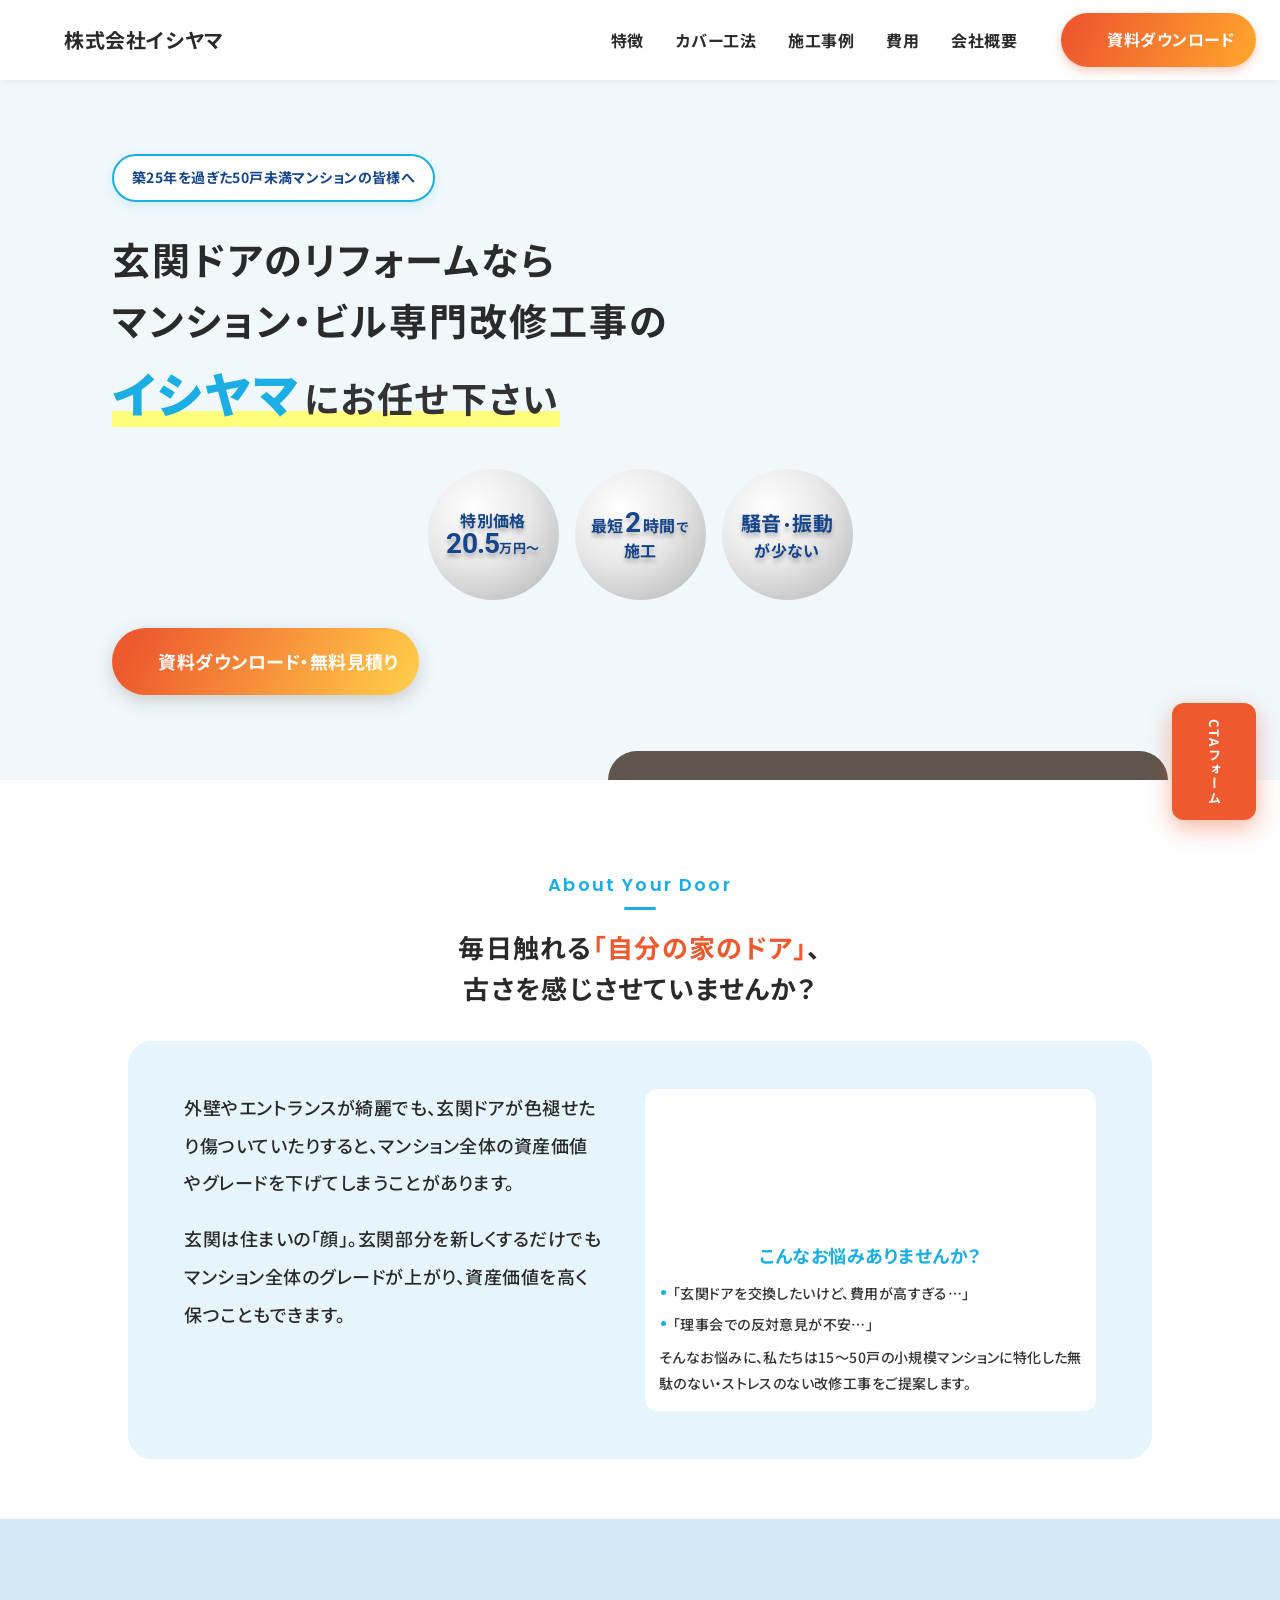
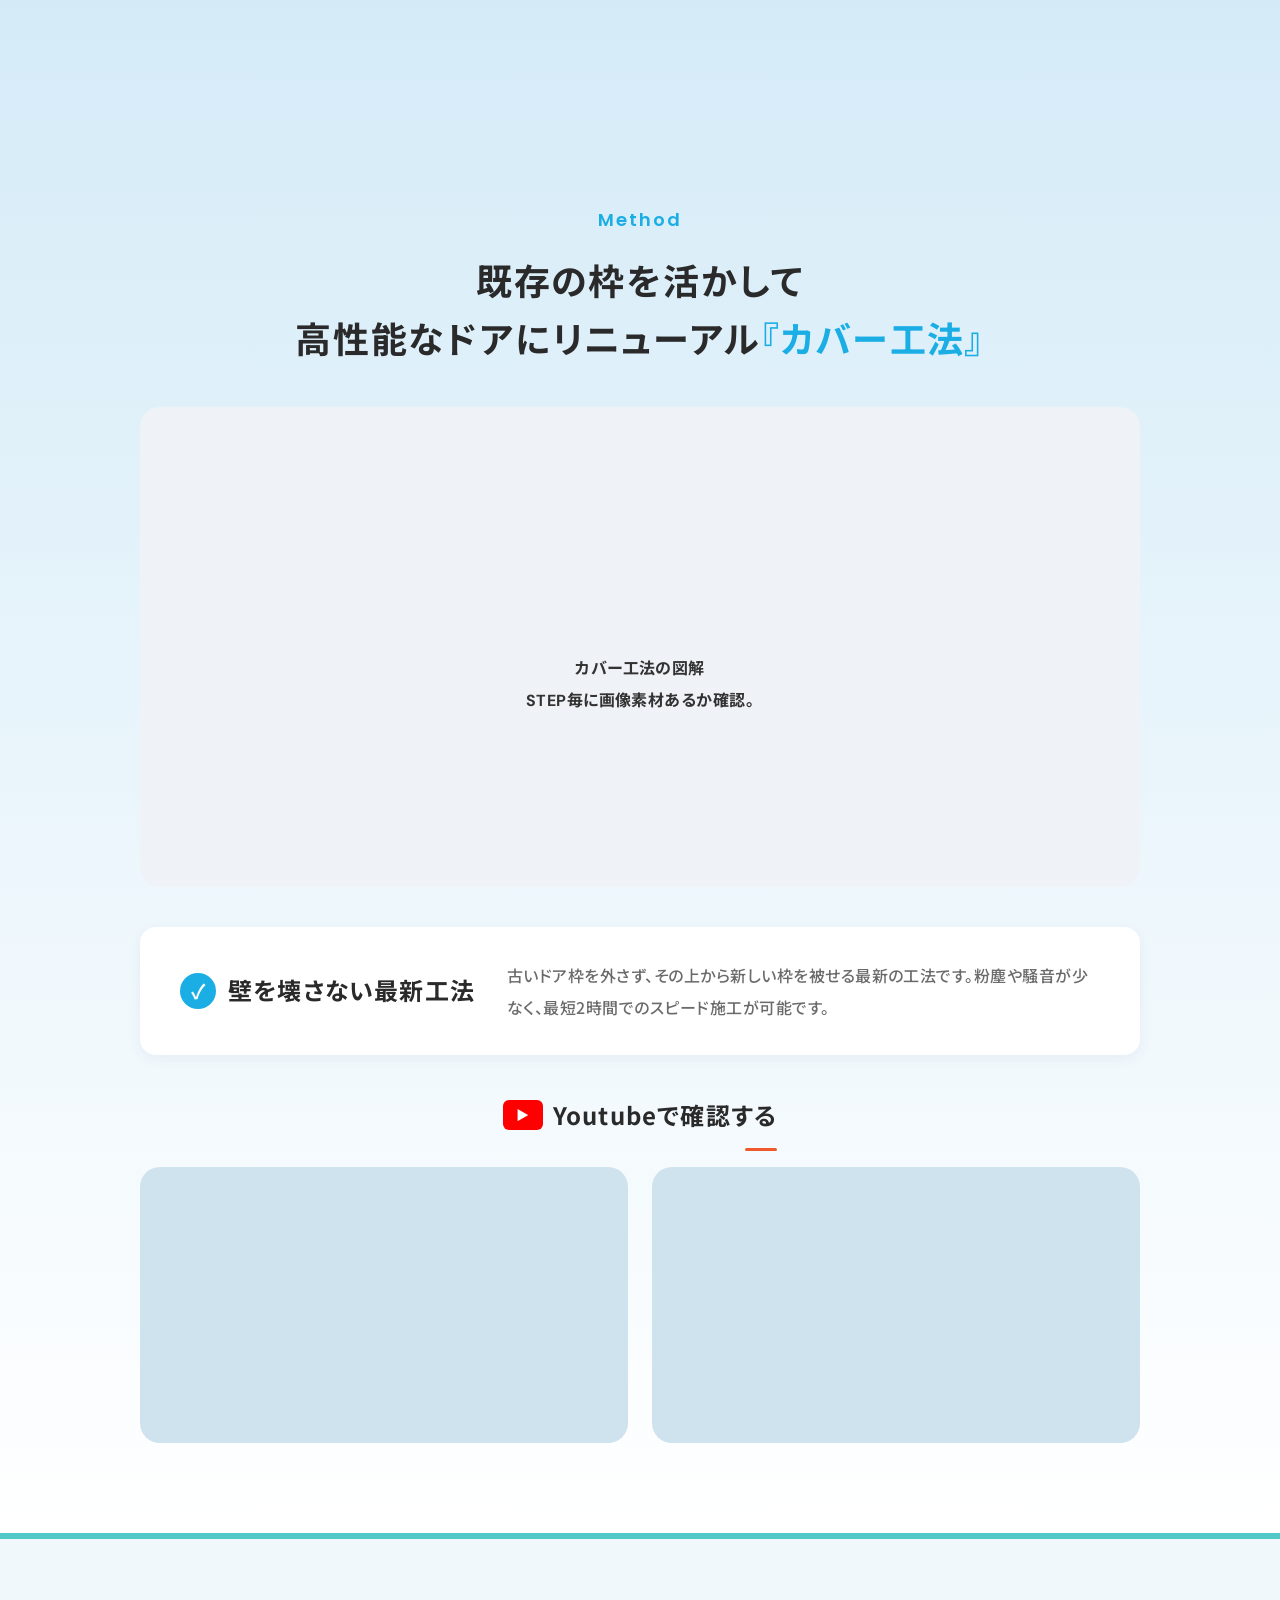
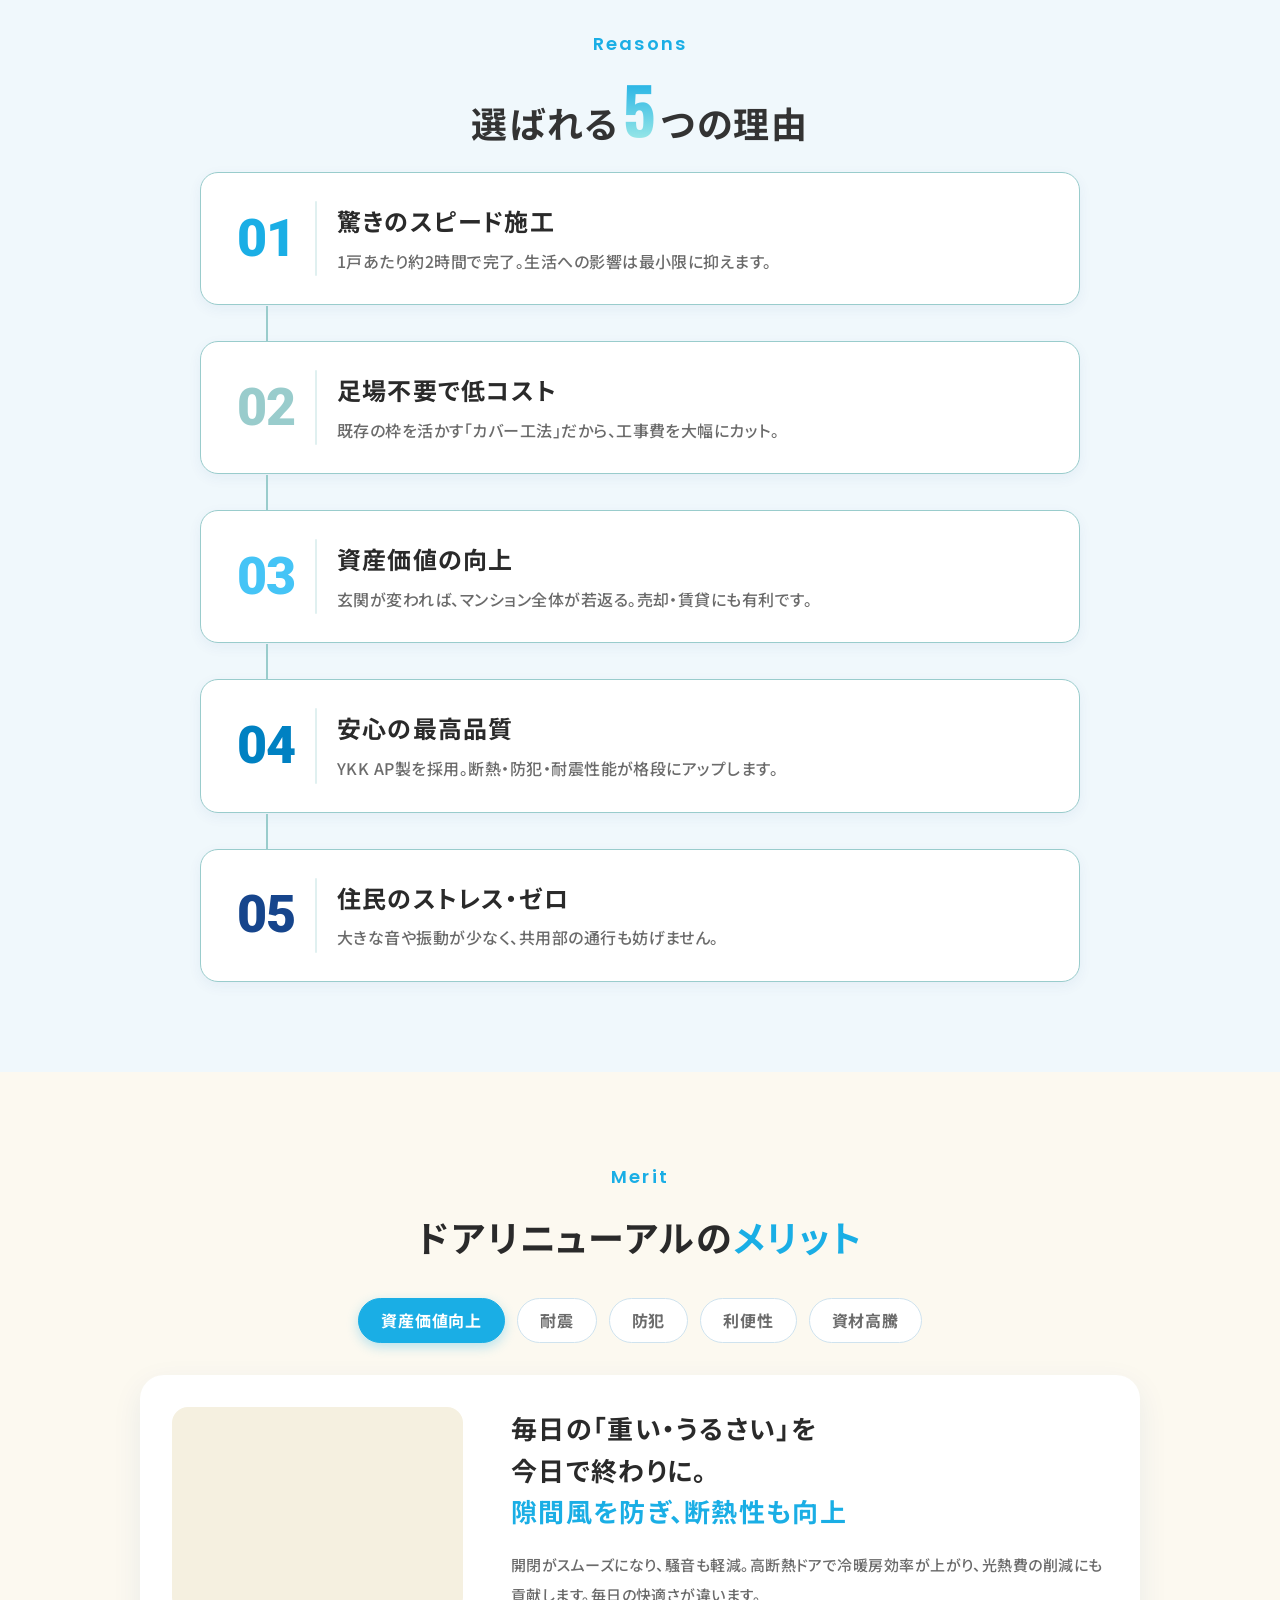
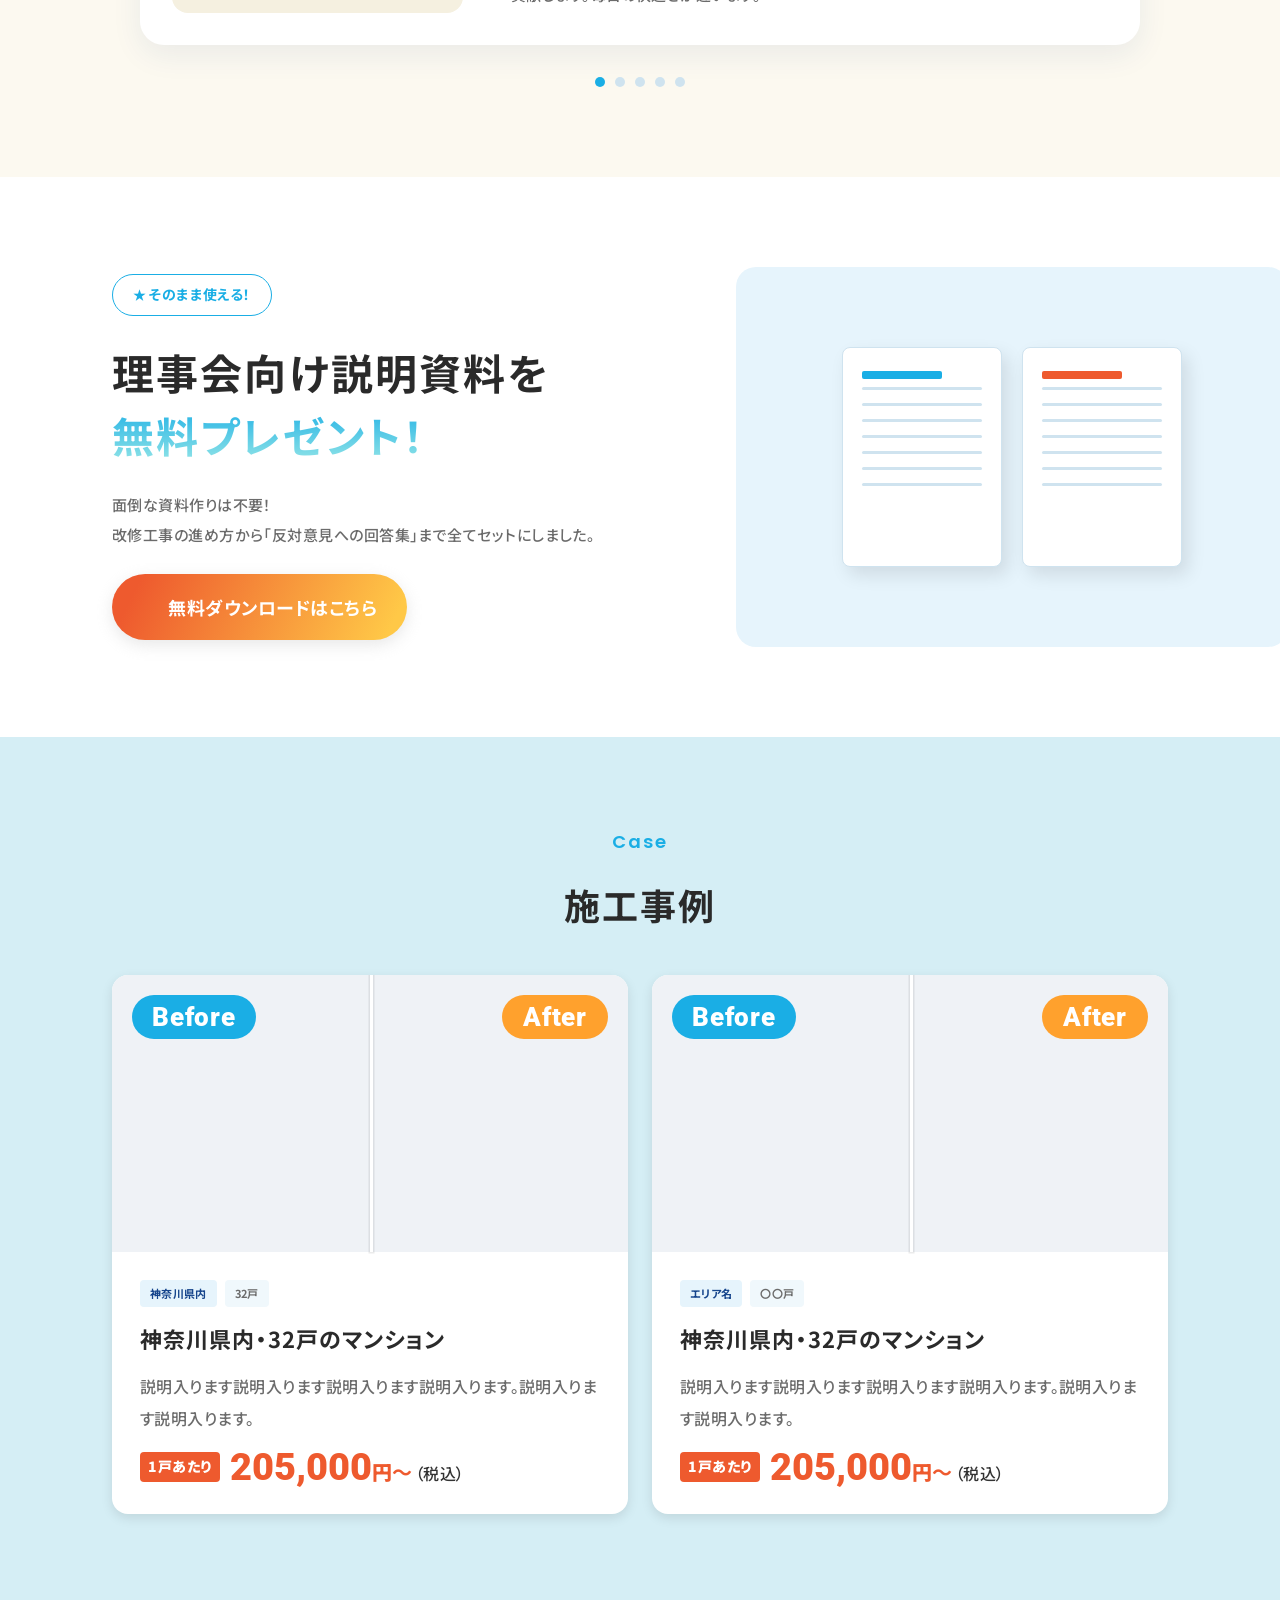
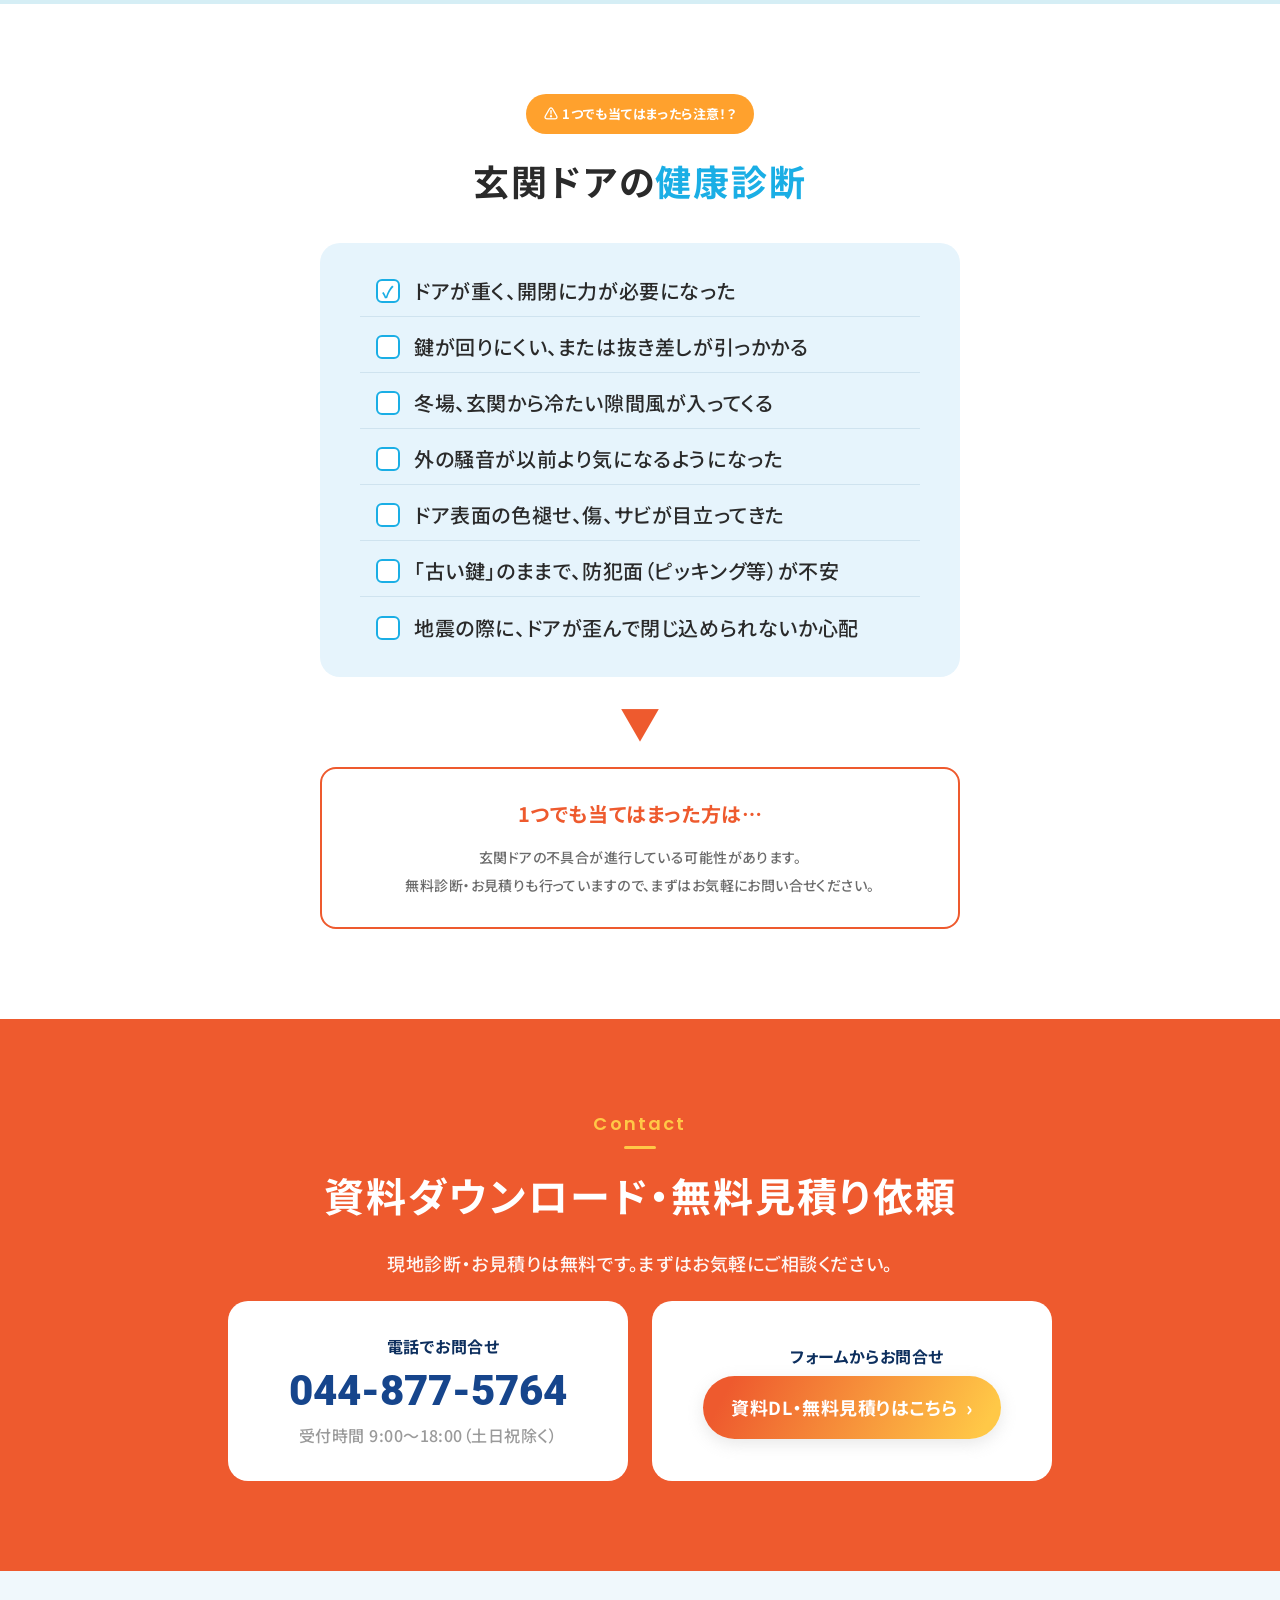
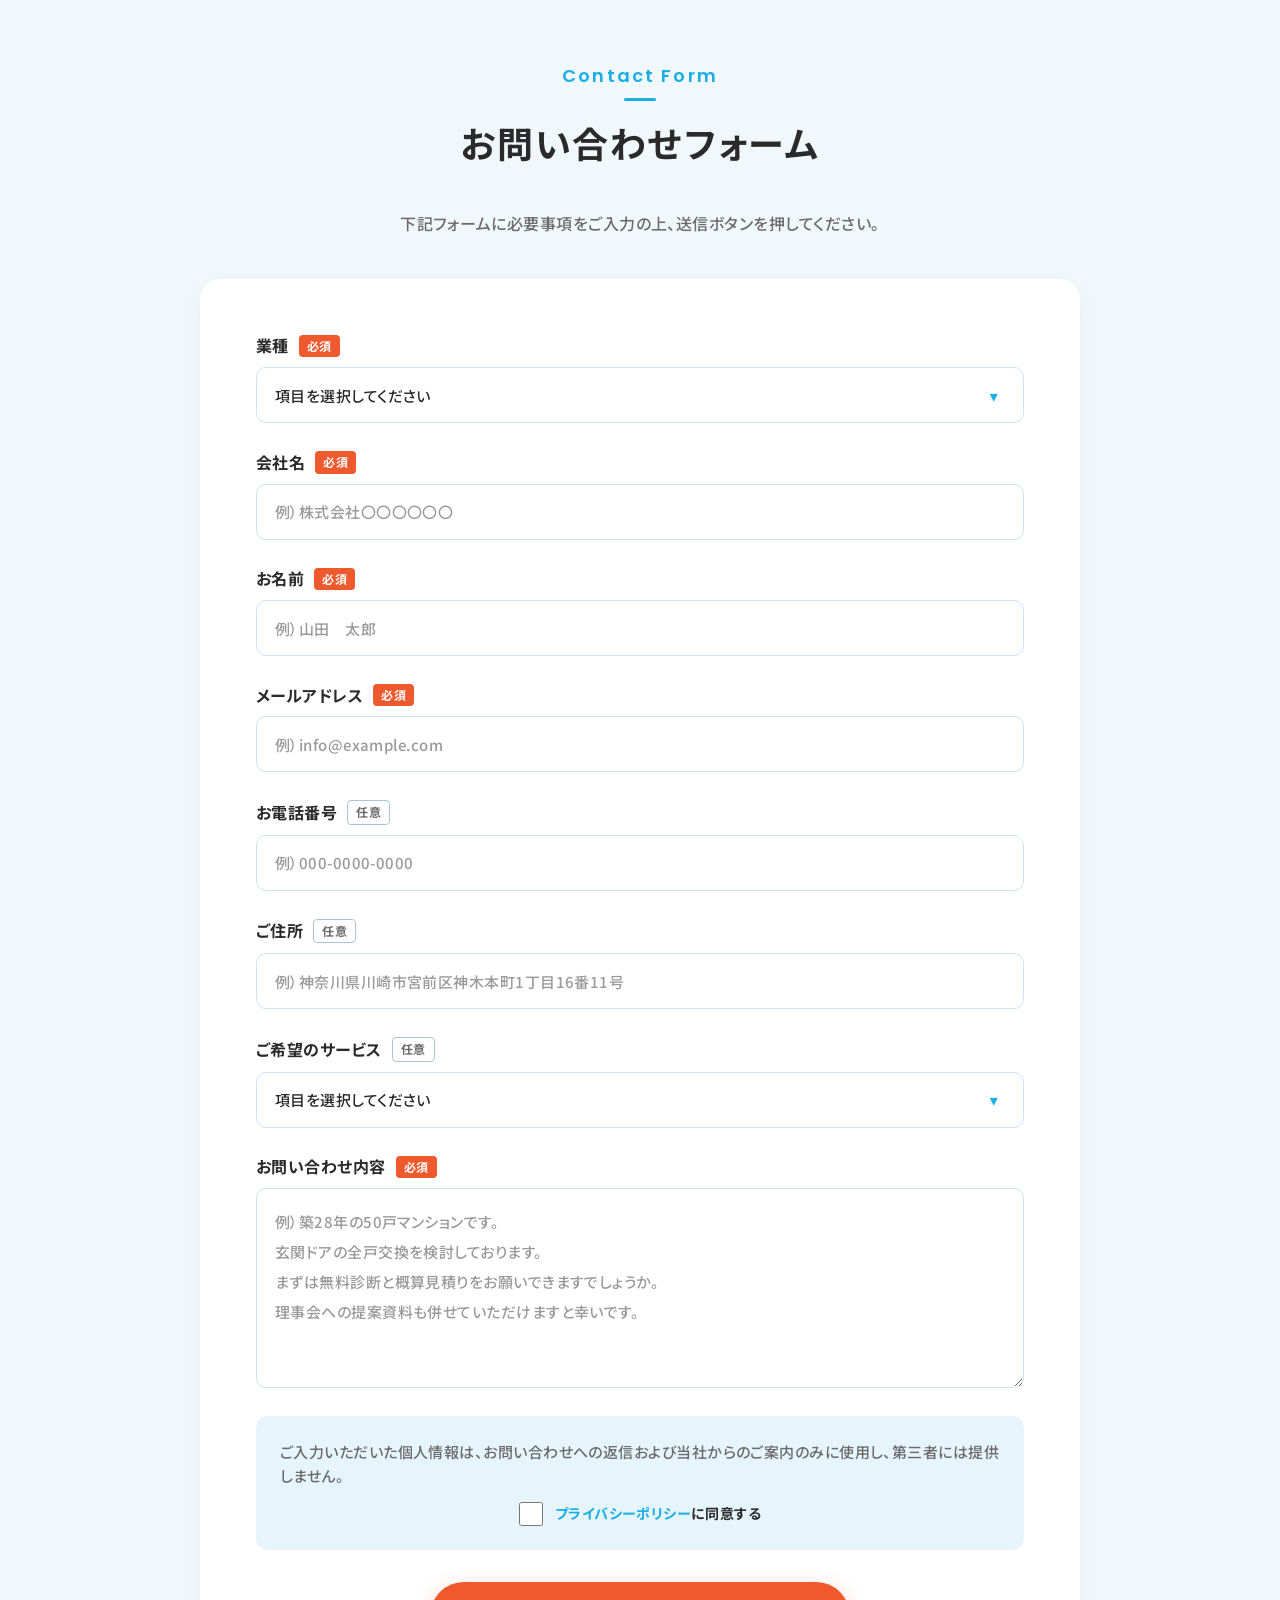
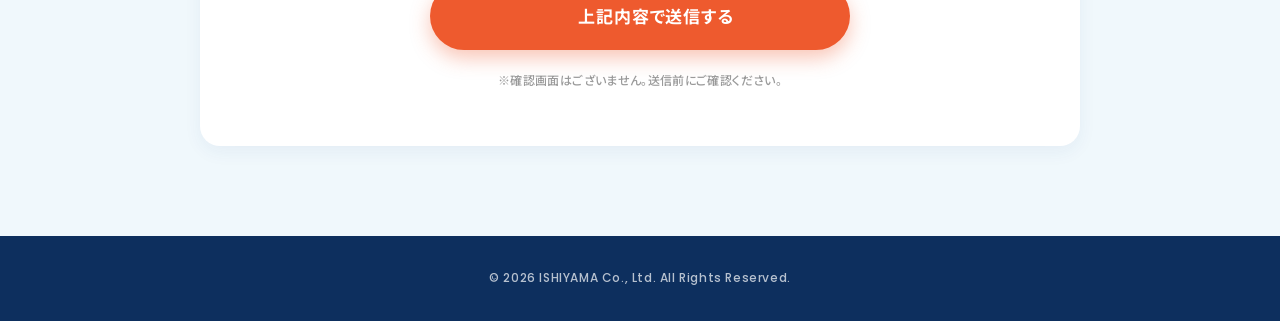
==== commit b5c0f3b2: "fix(ishiyama-lp): 07_HealthCheck exact Figma values 07_HealthCheck (1406:3469): - section bg #fff / " ====
--- a/ishiyama-lp/index.html
+++ b/ishiyama-lp/index.html
@@ -335,57 +335,62 @@
     </ul>
   </section>
 
-  <!-- ============ 07 HEALTH CHECK ============ -->
-  <section class="lp-section lp-health" id="health">
-    <p class="lp-health__ribbon">
-      <span aria-hidden="true">⚠️</span>1つでも当てはまったら注意！？
-    </p>
-    <h2 class="lp-section__title lp-health__title">
-      <span aria-hidden="true">🩺</span>玄関ドアの健康診断
-    </h2>
-
-    <ul class="lp-checklist">
-      <li class="lp-checklist__item">
-        <span class="lp-checklist__box is-checked" aria-hidden="true">✓</span>
-        ドアが重く、開閉に力が必要になった
-      </li>
-      <li class="lp-checklist__item">
-        <span class="lp-checklist__box" aria-hidden="true"></span>
-        鍵が回りにくい、または抜き差しが引っかかる
-      </li>
-      <li class="lp-checklist__item">
-        <span class="lp-checklist__box" aria-hidden="true"></span>
-        冬場、玄関から冷たい隙間風が入ってくる
-      </li>
-      <li class="lp-checklist__item">
-        <span class="lp-checklist__box" aria-hidden="true"></span>
-        外の騒音が以前より気になるようになった
-      </li>
-      <li class="lp-checklist__item">
-        <span class="lp-checklist__box" aria-hidden="true"></span>
-        ドア表面の色褪せ、傷、サビが目立ってきた
-      </li>
-      <li class="lp-checklist__item">
-        <span class="lp-checklist__box" aria-hidden="true"></span>
-        「古い鍵」のままで、防犯面（ピッキング等）が不安
-      </li>
-      <li class="lp-checklist__item">
-        <span class="lp-checklist__box" aria-hidden="true"></span>
-        地震の際に、ドアが歪んで閉じ込められないか心配
-      </li>
-    </ul>
-
-    <div class="lp-flow-guide" aria-hidden="true">
-      <span class="lp-flow-guide__chev lp-flow-guide__chev--sm">▼</span>
-      <span class="lp-flow-guide__chev lp-flow-guide__chev--md">▼</span>
-      <span class="lp-flow-guide__chev lp-flow-guide__chev--lg">▼</span>
-      <span class="lp-flow-guide__arrow">↓</span>
-      <span class="lp-flow-guide__label">あなたのドアは大丈夫？</span>
-    </div>
-
-    <div class="lp-health__result">
-      <h3>1つでも当てはまった方は…</h3>
-      <p>玄関ドアの不具合が進行している可能性があります。無料診断・お見積りも行っていますので、まずはお気軽にお問い合せください。</p>
+  <!-- ============ 07 HEALTH CHECK — Figma実値 (1406:3469) ============ -->
+  <section class="lp-health" id="health">
+    <header class="lp-health__head">
+      <p class="lp-health__ribbon">
+        <span class="lp-health__warn" aria-hidden="true">⚠</span>
+        <span>1つでも当てはまったら注意！？</span>
+      </p>
+      <h2 class="lp-health__title">
+        玄関ドアの<span class="lp-health__hl">健康診断</span>
+      </h2>
+    </header>
+
+    <div class="lp-health__inner">
+      <ul class="lp-checklist">
+        <li class="lp-checklist__item">
+          <span class="lp-checklist__box is-checked" aria-hidden="true">
+            <span class="lp-checklist__check">✓</span>
+          </span>
+          ドアが重く、開閉に力が必要になった
+        </li>
+        <li class="lp-checklist__item">
+          <span class="lp-checklist__box" aria-hidden="true"></span>
+          鍵が回りにくい、または抜き差しが引っかかる
+        </li>
+        <li class="lp-checklist__item">
+          <span class="lp-checklist__box" aria-hidden="true"></span>
+          冬場、玄関から冷たい隙間風が入ってくる
+        </li>
+        <li class="lp-checklist__item">
+          <span class="lp-checklist__box" aria-hidden="true"></span>
+          外の騒音が以前より気になるようになった
+        </li>
+        <li class="lp-checklist__item">
+          <span class="lp-checklist__box" aria-hidden="true"></span>
+          ドア表面の色褪せ、傷、サビが目立ってきた
+        </li>
+        <li class="lp-checklist__item">
+          <span class="lp-checklist__box" aria-hidden="true"></span>
+          「古い鍵」のままで、防犯面（ピッキング等）が不安
+        </li>
+        <li class="lp-checklist__item">
+          <span class="lp-checklist__box" aria-hidden="true"></span>
+          地震の際に、ドアが歪んで閉じ込められないか心配
+        </li>
+      </ul>
+
+      <!-- 矢印画像差替えエリア (Figma: ▼ 149x50) -->
+      <div class="lp-health__arrow" aria-hidden="true"></div>
+
+      <div class="lp-health__result">
+        <h3>1つでも当てはまった方は…</h3>
+        <p>
+          玄関ドアの不具合が進行している可能性があります。<br>
+          無料診断・お見積りも行っていますので、まずはお気軽にお問い合せください。
+        </p>
+      </div>
     </div>
   </section>
 
--- a/ishiyama-lp/css/style.css
+++ b/ishiyama-lp/css/style.css
@@ -1423,120 +1423,178 @@
 }
 
 /* =========================================================
-   07 HEALTH CHECK
-   ========================================================= */
-.lp-health { background: var(--lp-c-white); text-align: center; }
+   07 HEALTH CHECK — Figma実値 (1406:3469)
+   ─────────────────────────────────────────────
+   - section bg #fff / padding 90px 112px / gap 32
+   - ribbon: bg #ffa12d (orange) / white text / padding 8 18 / radius 999
+     ⚠ 14px / 1つでも当てはまったら注意！？ 13px Bold tracking 0.39
+   - heading: '玄関ドアの' 36px Bold #2a2a2a + '健康診断' INLINE #1aaee5
+   - checklist 640w:
+     - bg #e6f4fc / radius 20 / padding 24 40
+     - 7 items / gap 6 / each: 50h padding 14 16
+     - border-bottom 1px #cfe3ef (last hidden)
+     - checkbox 24x24 / border 2px #1aaee5 / radius 6
+     - first item CHECKED (with ✓)
+     - text 20px Medium #2a2a2a tracking 0.6 line-height 1.6
+   - arrow image 149x50
+   - result card 640w:
+     - bg #fff / border 2px #ee5a2e / radius 16 / padding 28 32
+     - '1つでも当てはまった方は…' 20px Bold #ee5a2e tracking 0.6
+     - body 14px Medium #6b6b6b tracking 0.42 line-height 2 / centered
+   ────────────────────────────────────── */
+.lp-health {
+  background: #fff;
+  padding: 56px 20px;
+  display: flex;
+  flex-direction: column;
+  align-items: center;
+  gap: 24px;
+}
+.lp-health__head {
+  display: flex;
+  flex-direction: column;
+  align-items: center;
+  gap: 16px;
+}
+
+/* Warning ribbon - orange filled */
 .lp-health__ribbon {
   display: inline-flex;
   align-items: center;
   gap: 4px;
-  background: var(--lp-c-accent);
-  color: var(--lp-c-orange-d);
-  font-size: 11px;
-  font-weight: 700;
-  padding: 6px 14px;
+  padding: 8px 18px;
   border-radius: 999px;
-  letter-spacing: 0.03em;
-}
+  background: #ffa12d;
+  color: #fff;
+  font-family: var(--lp-ff-jp);
+  font-weight: 700;
+  font-size: 13px;
+  letter-spacing: 0.03em;
+  margin: 0;
+}
+.lp-health__warn { font-size: 14px; }
+
 .lp-health__title {
-  display: inline-flex;
-  align-items: center;
+  font-family: var(--lp-ff-jp);
+  font-weight: 700;
+  font-size: 24px;
+  letter-spacing: 0.05em;
+  color: #2a2a2a;
+  margin: 0;
+  text-align: center;
+}
+.lp-health__hl { color: #1aaee5; }
+
+/* Inner column */
+.lp-health__inner {
+  display: flex;
+  flex-direction: column;
+  align-items: center;
+  gap: 20px;
+  width: 100%;
+  max-width: 640px;
+}
+
+/* Checklist */
+.lp-checklist {
+  background: #e6f4fc;
+  border-radius: 20px;
+  padding: 16px 20px;
+  list-style: none;
+  margin: 0;
+  width: 100%;
+  display: flex;
+  flex-direction: column;
   gap: 6px;
-  margin-top: 16px;
-}
-
-.lp-checklist {
-  margin-top: 24px;
-  background: var(--lp-c-bg-blue);
-  border-radius: var(--lp-radius-l);
-  padding: 8px 0;
-  text-align: left;
 }
 .lp-checklist__item {
   display: flex;
   align-items: center;
   gap: 14px;
-  padding: 16px;
+  padding: 14px 16px;
+  border-bottom: 1px solid #cfe3ef;
+  font-family: var(--lp-ff-jp);
+  font-weight: 500;
   font-size: 15px;
-  font-weight: 500;
-  line-height: 1.5;
-  color: var(--lp-c-text);
-  letter-spacing: 0.03em;
-  border-bottom: 1px solid rgba(207, 227, 239, 0.6);
+  line-height: 1.6;
+  letter-spacing: 0.03em;
+  color: #2a2a2a;
 }
 .lp-checklist__item:last-child { border-bottom: 0; }
+
 .lp-checklist__box {
-  width: 22px; height: 22px;
+  width: 24px;
+  height: 24px;
   flex-shrink: 0;
-  background: var(--lp-c-white);
-  border: 2px solid var(--lp-c-saxblue);
+  background: #fff;
+  border: 2px solid #1aaee5;
   border-radius: 6px;
   display: inline-flex;
-  align-items: center; justify-content: center;
-}
-.lp-checklist__box.is-checked {
-  background: var(--lp-c-orange);
-  border-color: var(--lp-c-orange);
-  color: var(--lp-c-white);
-  font-weight: 700;
-  font-size: 14px;
-}
-
-.lp-flow-guide {
-  margin: 24px auto 0;
-  display: flex;
-  flex-direction: column;
-  align-items: center;
-  gap: 4px;
-}
-.lp-flow-guide__chev {
-  color: var(--lp-c-orange);
+  align-items: center;
+  justify-content: center;
+}
+.lp-checklist__check {
+  color: #1aaee5;
+  font-weight: 700;
+  font-size: 16px;
+  line-height: 1;
+}
+.lp-checklist__box.is-checked .lp-checklist__check { display: inline-block; }
+.lp-checklist__box:not(.is-checked) .lp-checklist__check { display: none; }
+
+/* Arrow image placeholder (Figma: ▼ 149x50) */
+.lp-health__arrow {
+  width: 100px;
+  height: 34px;
+  background: transparent;
+  background-size: contain;
+  background-repeat: no-repeat;
+  background-position: center;
+  /* TODO: ▼ arrow.svg 差替え */
+  position: relative;
+}
+/* Temporary CSS chevron until image is supplied */
+.lp-health__arrow::before {
+  content: "▼";
+  position: absolute;
+  inset: 0;
+  display: flex;
+  align-items: center;
+  justify-content: center;
+  color: #ee5a2e;
+  font-size: 28px;
   font-weight: 900;
-  line-height: 1;
-}
-.lp-flow-guide__chev--sm { font-size: 12px; opacity: 0.25; }
-.lp-flow-guide__chev--md { font-size: 16px; opacity: 0.5; }
-.lp-flow-guide__chev--lg { font-size: 20px; opacity: 0.85; }
-.lp-flow-guide__arrow {
-  margin-top: 6px;
-  width: 56px; height: 56px;
-  background: var(--lp-c-orange);
-  color: var(--lp-c-white);
-  border-radius: 50%;
-  display: flex; align-items: center; justify-content: center;
-  font-size: 32px;
-  font-weight: 900;
-  box-shadow: 0 4px 14px rgba(238, 90, 46, 0.35);
-}
-.lp-flow-guide__label {
-  font-size: 11px;
-  font-weight: 700;
-  color: var(--lp-c-orange-d);
-  letter-spacing: 0.03em;
-}
-
+}
+
+/* Result card */
 .lp-health__result {
-  margin-top: 20px;
-  background: var(--lp-c-white);
-  border: 2px solid var(--lp-c-orange);
-  border-radius: var(--lp-radius);
-  padding: 18px;
-  text-align: left;
+  background: #fff;
+  border: 2px solid #ee5a2e;
+  border-radius: 16px;
+  padding: 20px 24px;
+  display: flex;
+  flex-direction: column;
+  gap: 12px;
+  align-items: center;
+  width: 100%;
 }
 .lp-health__result h3 {
+  font-family: var(--lp-ff-jp);
+  font-weight: 700;
+  font-size: 18px;
+  letter-spacing: 0.05em;
+  color: #ee5a2e;
+  margin: 0;
+}
+.lp-health__result p {
+  font-family: var(--lp-ff-jp);
+  font-weight: 500;
   font-size: 13px;
-  font-weight: 700;
-  color: var(--lp-c-orange);
-  letter-spacing: 0.03em;
-  margin-bottom: 6px;
+  line-height: 2;
+  letter-spacing: 0.03em;
+  color: #6b6b6b;
+  margin: 0;
   text-align: center;
-}
-.lp-health__result p {
-  font-size: 12px;
-  line-height: 2;
-  font-weight: 500;
-  color: var(--lp-c-text-sub);
-  letter-spacing: 0.03em;
 }
 
 /* =========================================================
@@ -2373,29 +2431,31 @@
   .lp-case__ptilde { font-size: 20px; }
   .lp-case__ptax { font-size: 16px; }
 
-  /* ----- 07 HEALTH CHECK ----- */
-  .lp-health__title { font-size: 36px; gap: 10px; }
-  .lp-health__title::before { font-size: 30px; }
+  /* ----- 07 HEALTH CHECK — Figma実値 (PC 1440) ----- */
+  .lp-health { padding: 90px 112px; gap: 32px; }
+  .lp-health__title { font-size: 36px; letter-spacing: 0.05em; }
   .lp-checklist {
-    max-width: 640px;
-    margin: 32px auto 0;
-    padding: 24px 0;
+    padding: 24px 40px;
+    gap: 6px;
   }
   .lp-checklist__item {
-    font-size: 16px;
-    padding: 14px 40px;
-    gap: 14px;
-  }
-  .lp-checklist__box { width: 24px; height: 24px; }
-  .lp-flow-guide { max-width: 640px; margin: 24px auto 0; }
-  .lp-flow-guide__arrow { width: 64px; height: 64px; font-size: 36px; }
+    font-size: 20px;
+    line-height: 1.6;
+    letter-spacing: 0.03em;
+    height: 50px;
+    padding: 14px 16px;
+  }
+  .lp-health__arrow {
+    width: 149px;
+    height: 50px;
+  }
+  .lp-health__arrow::before { font-size: 40px; }
   .lp-health__result {
-    max-width: 640px;
-    margin: 24px auto 0;
-    padding: 28px;
-  }
-  .lp-health__result h3 { font-size: 20px; }
-  .lp-health__result p { font-size: 14px; text-align: center; }
+    padding: 28px 32px;
+    border-radius: 16px;
+  }
+  .lp-health__result h3 { font-size: 20px; letter-spacing: 0.03em; }
+  .lp-health__result p { font-size: 14px; letter-spacing: 0.03em; }
 
   /* ----- 08 FINAL CTA — Figma実値ベース (PC 1440) ----- */
   .lp-finalcta { padding: 90px 228px; }
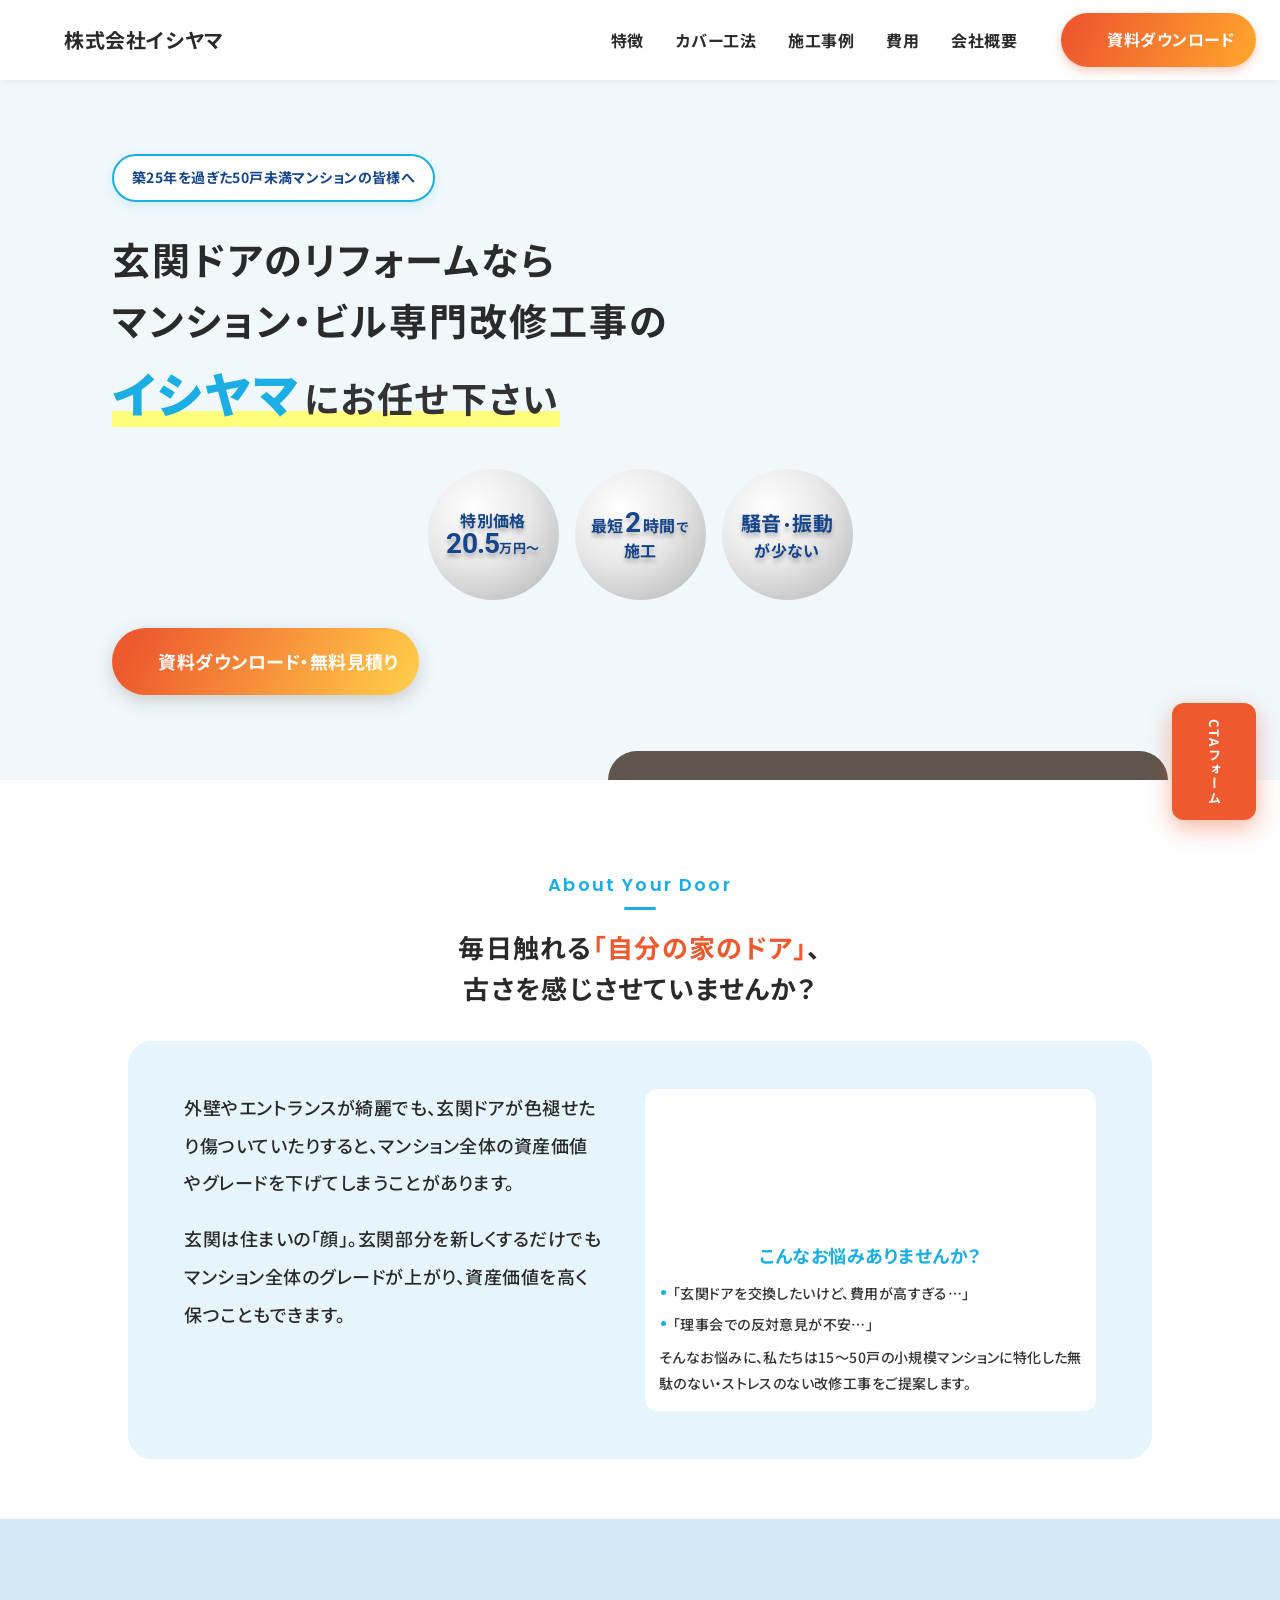
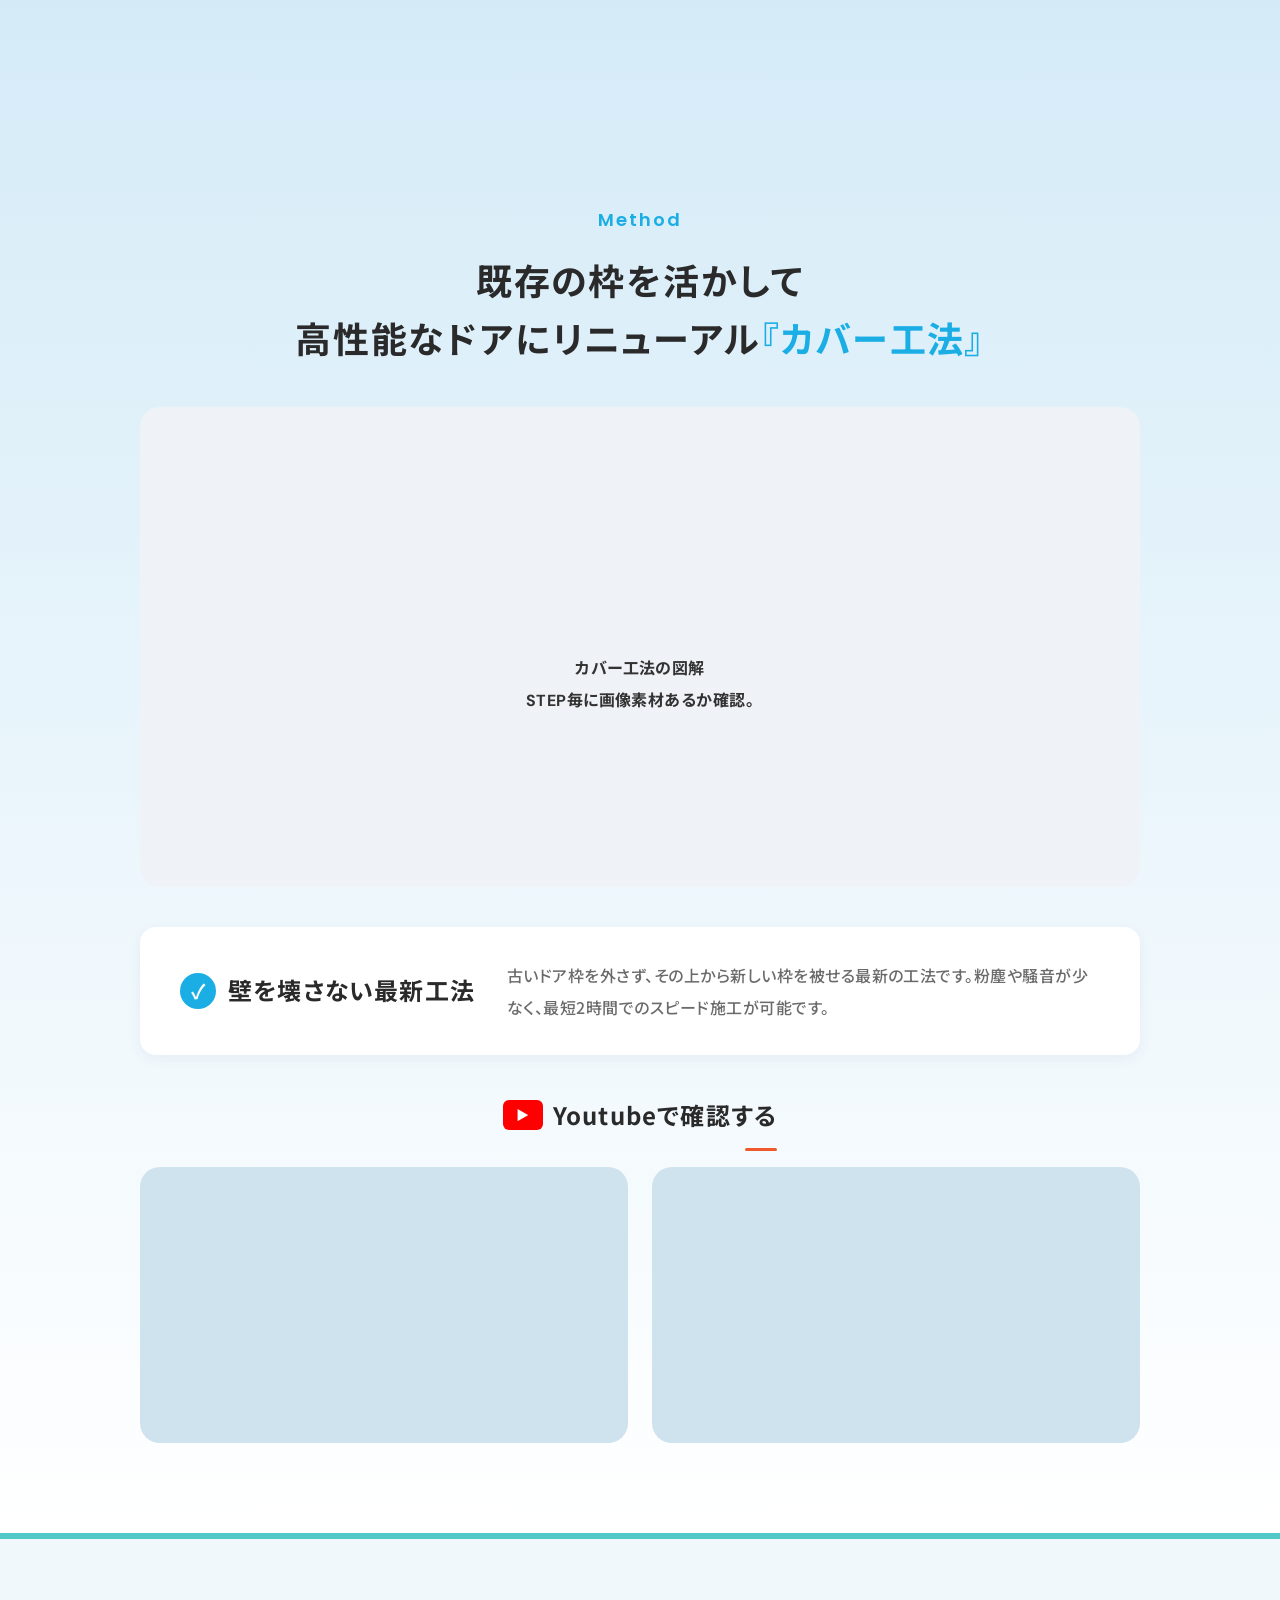
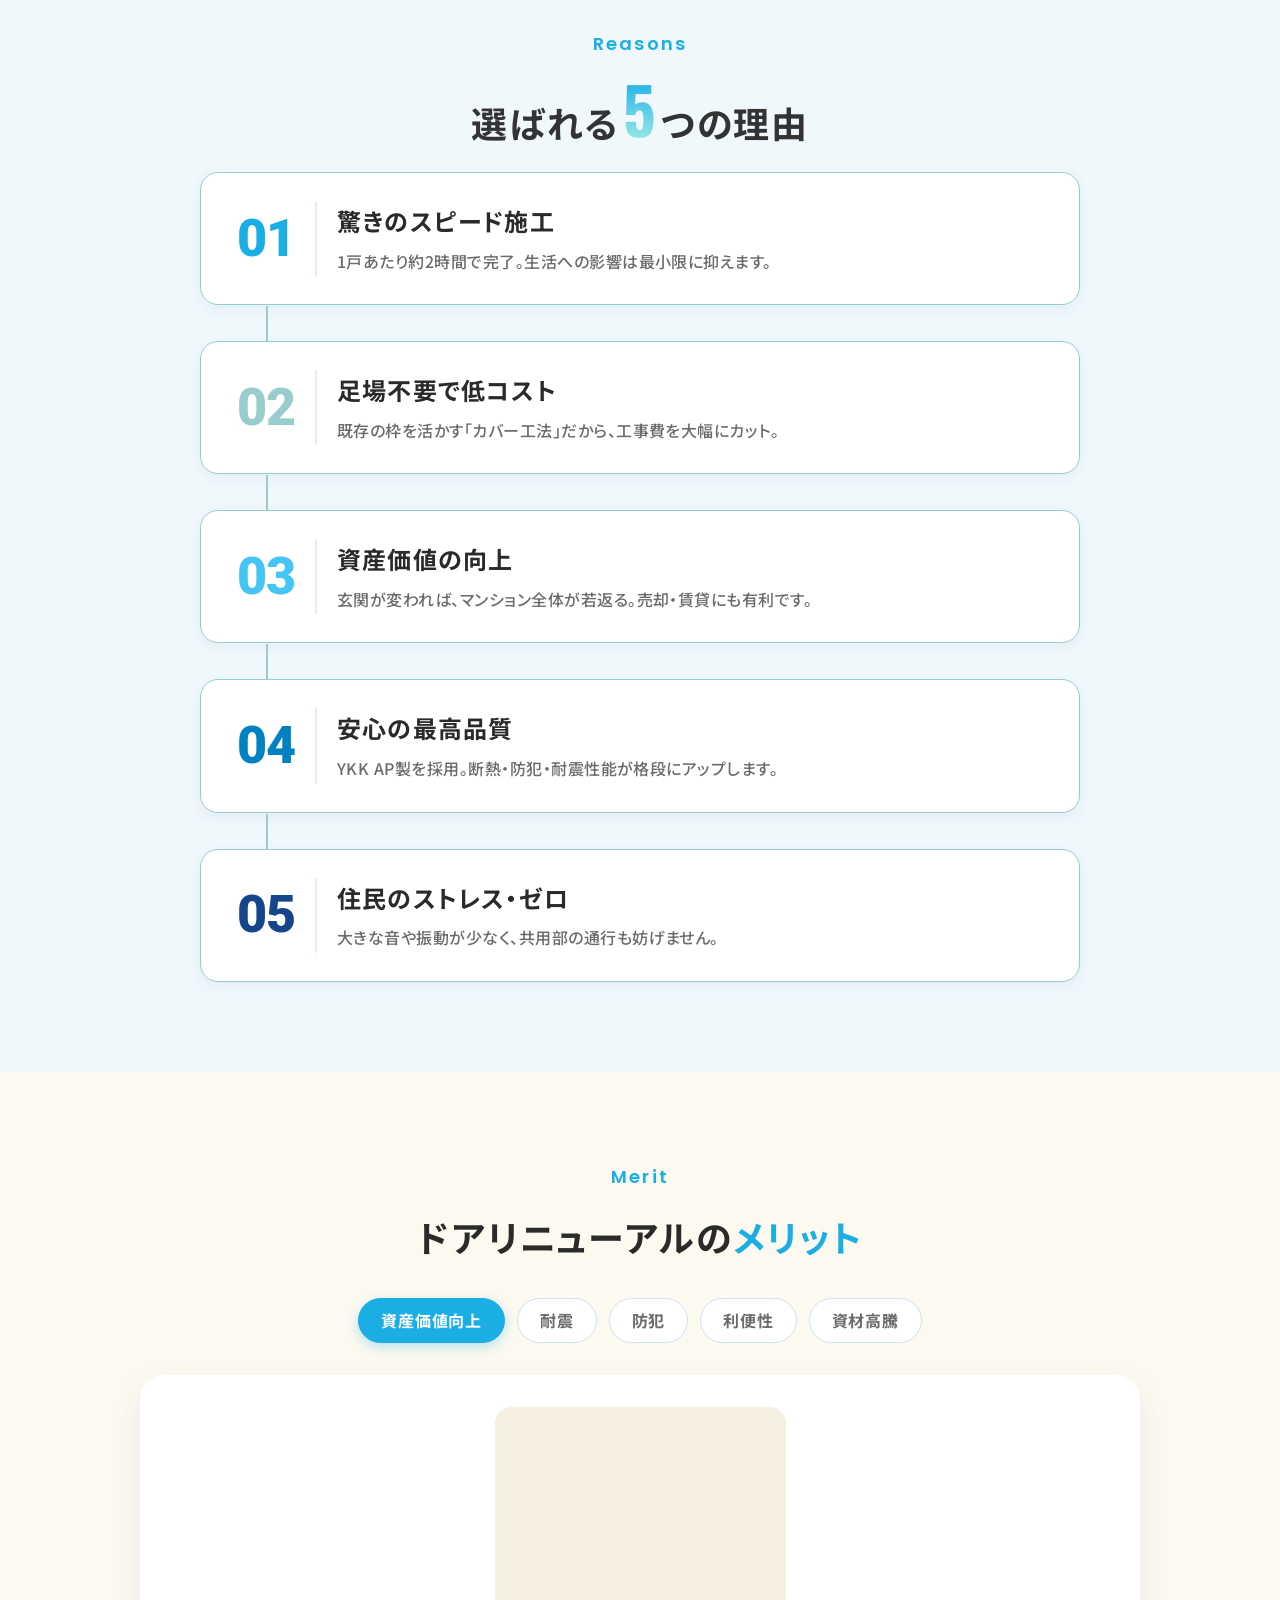
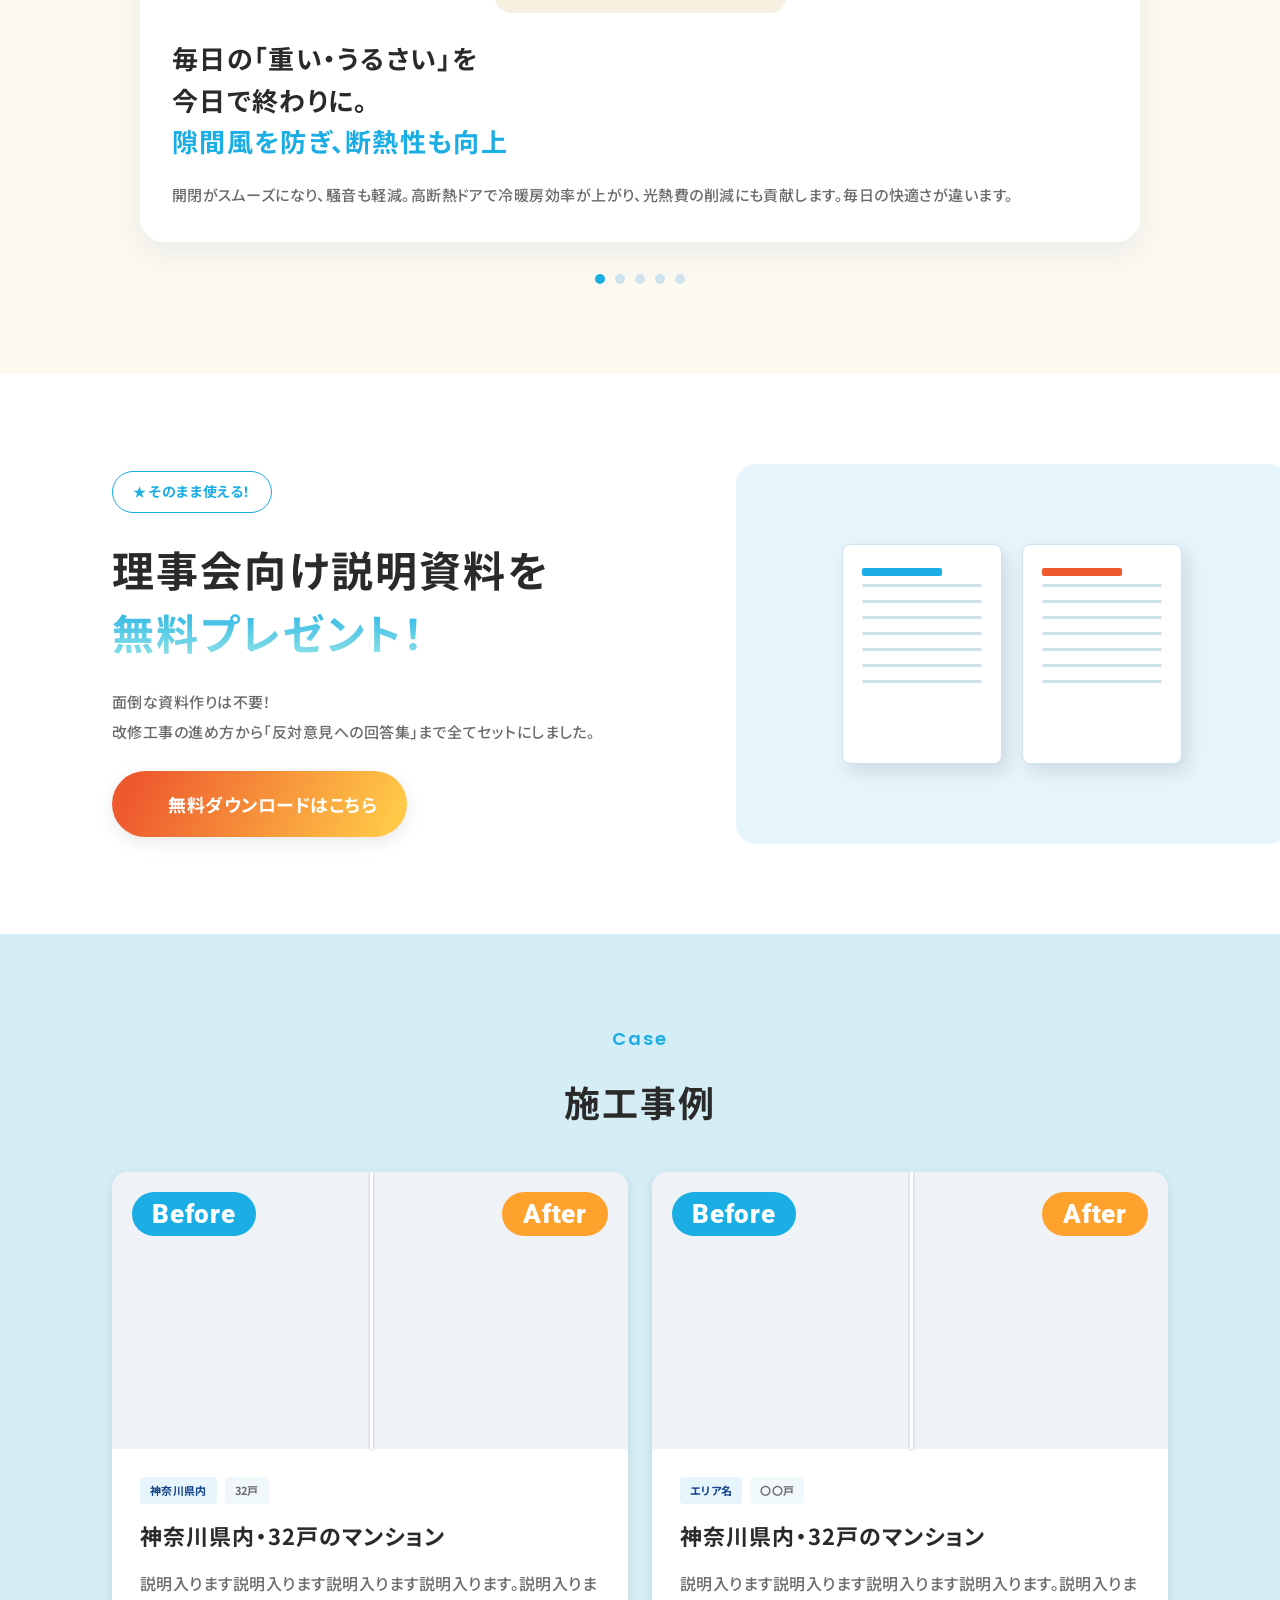
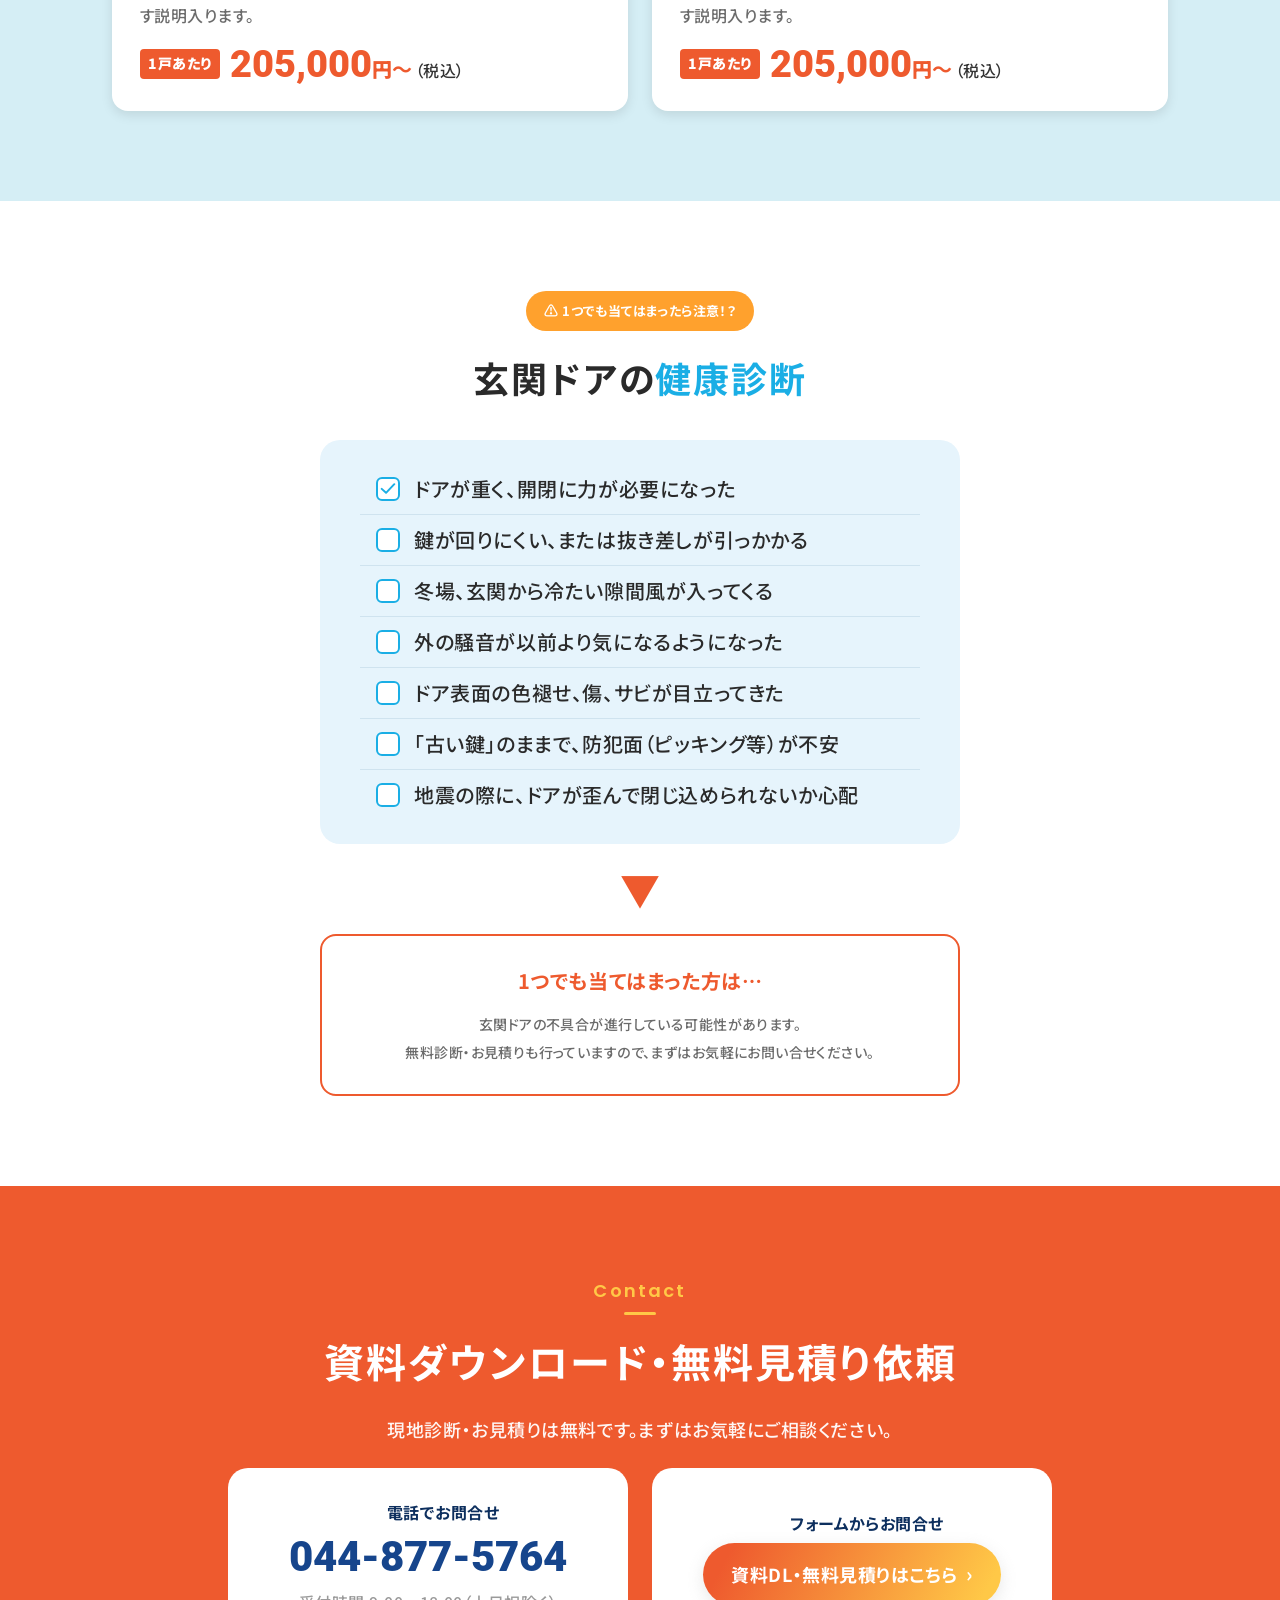
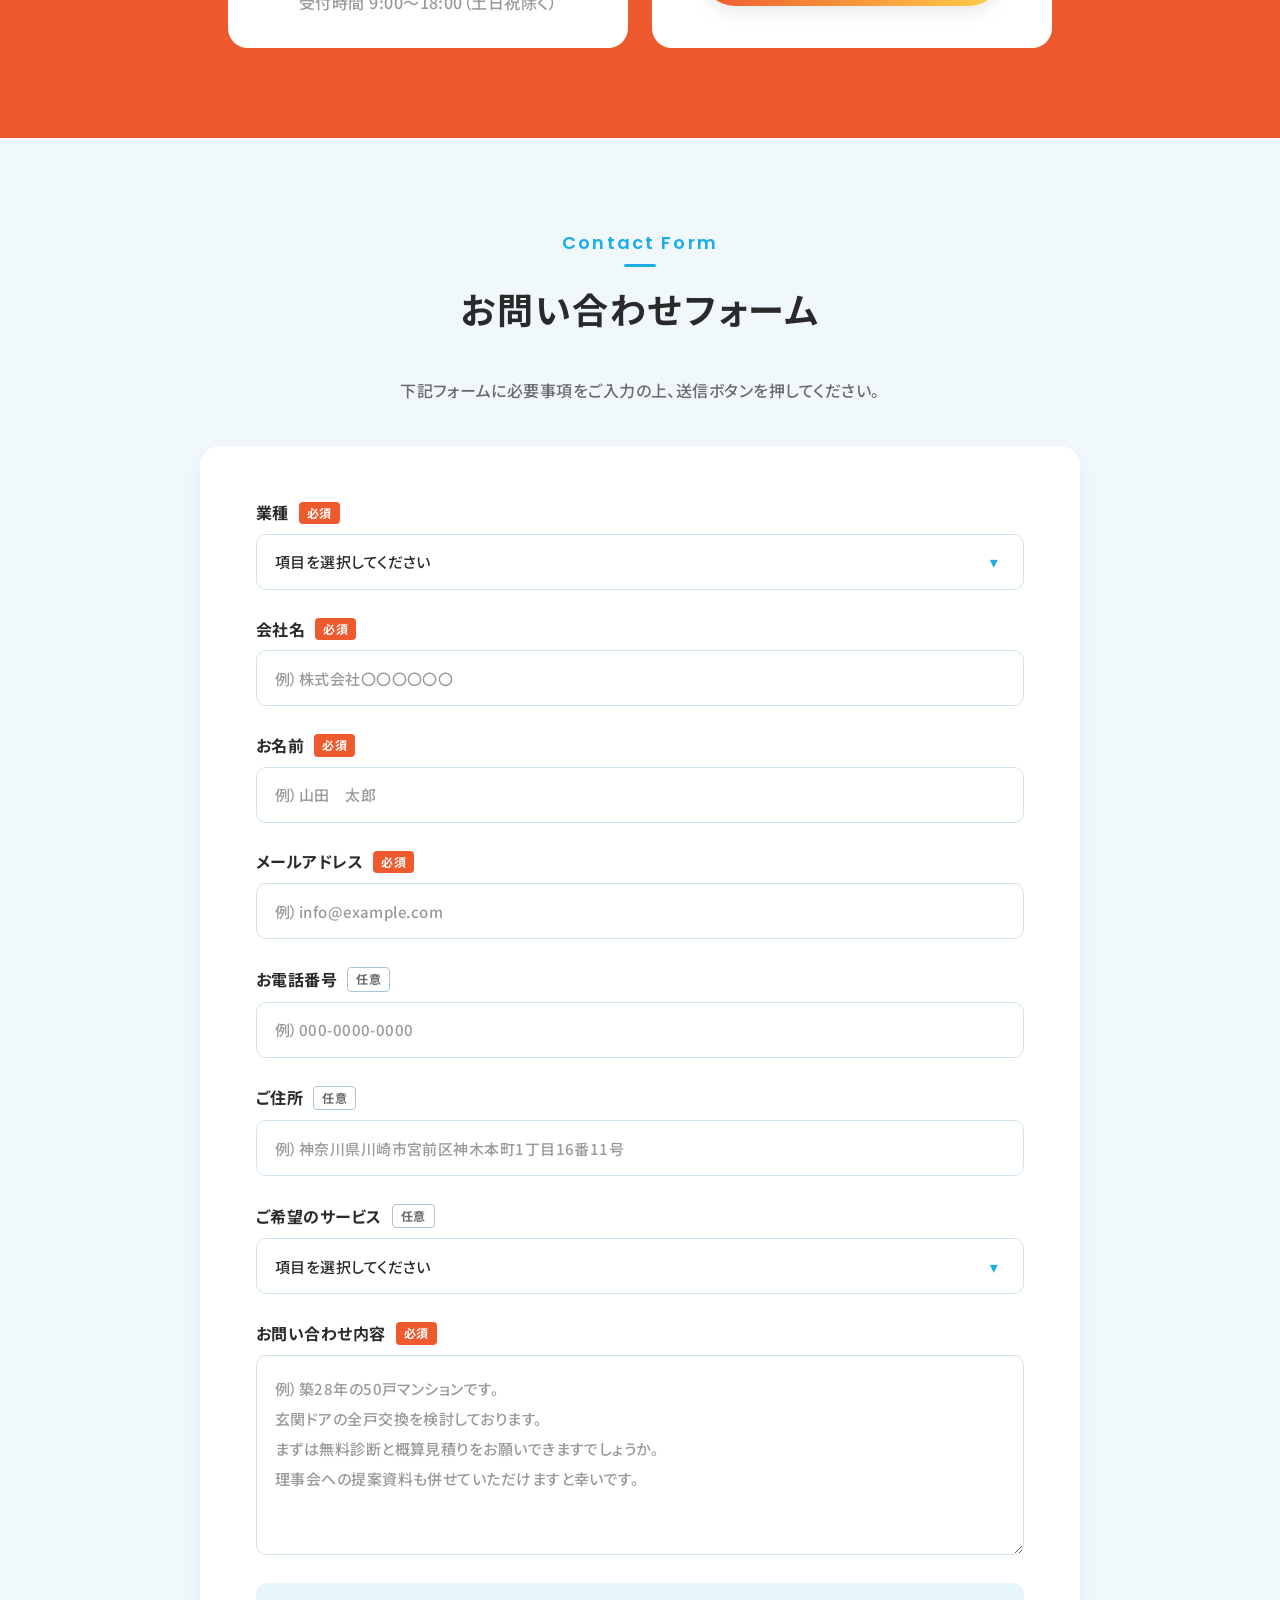
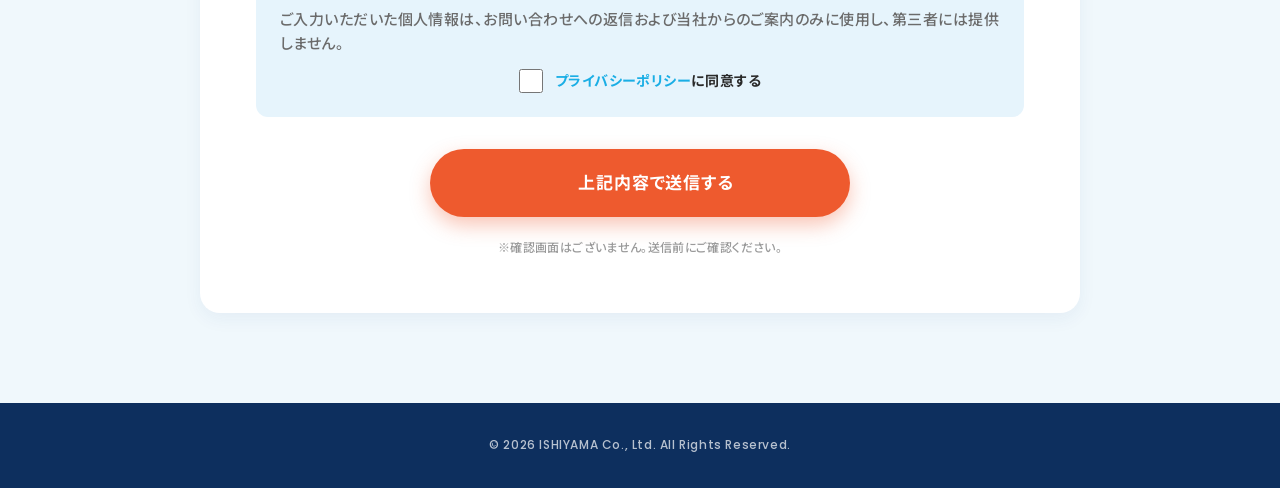
==== commit 54c59575: "feat(ishiyama-lp): add JS for Merits tabs + native interactive checklist 04 Merits: - HTML: 5 tabs e" ====
--- a/ishiyama-lp/index.html
+++ b/ishiyama-lp/index.html
@@ -228,30 +228,96 @@
     </header>
 
     <div class="lp-merits__tabs" role="tablist">
-      <button class="lp-tab is-active" role="tab" aria-selected="true">資産価値向上</button>
-      <button class="lp-tab" role="tab" aria-selected="false">耐震</button>
-      <button class="lp-tab" role="tab" aria-selected="false">防犯</button>
-      <button class="lp-tab" role="tab" aria-selected="false">利便性</button>
-      <button class="lp-tab" role="tab" aria-selected="false">資材高騰</button>
+      <button class="lp-tab is-active" role="tab" aria-selected="true" data-tab="t1">資産価値向上</button>
+      <button class="lp-tab" role="tab" aria-selected="false" data-tab="t2">耐震</button>
+      <button class="lp-tab" role="tab" aria-selected="false" data-tab="t3">防犯</button>
+      <button class="lp-tab" role="tab" aria-selected="false" data-tab="t4">利便性</button>
+      <button class="lp-tab" role="tab" aria-selected="false" data-tab="t5">資材高騰</button>
     </div>
 
     <div class="lp-merits__panel">
-      <!-- 画像差替えエリア (Figma: Frame 291x206) -->
-      <div class="lp-merits__visual" aria-hidden="true"></div>
-      <div class="lp-merits__copy">
-        <h3 class="lp-merits__copytitle">
-          毎日の「重い・うるさい」を<br>
-          今日で終わりに。<br>
-          <span class="lp-merits__hl">隙間風を防ぎ、断熱性も向上</span>
-        </h3>
-        <p class="lp-merits__body">
-          開閉がスムーズになり、騒音も軽減。高断熱ドアで冷暖房効率が上がり、光熱費の削減にも貢献します。毎日の快適さが違います。
-        </p>
+      <!-- t1: 資産価値向上 -->
+      <div class="lp-merits__pane is-active" data-pane="t1" role="tabpanel">
+        <div class="lp-merits__visual" aria-hidden="true"></div>
+        <div class="lp-merits__copy">
+          <h3 class="lp-merits__copytitle">
+            毎日の「重い・うるさい」を<br>
+            今日で終わりに。<br>
+            <span class="lp-merits__hl">隙間風を防ぎ、断熱性も向上</span>
+          </h3>
+          <p class="lp-merits__body">
+            開閉がスムーズになり、騒音も軽減。高断熱ドアで冷暖房効率が上がり、光熱費の削減にも貢献します。毎日の快適さが違います。
+          </p>
+        </div>
+      </div>
+
+      <!-- t2: 耐震 -->
+      <div class="lp-merits__pane" data-pane="t2" role="tabpanel">
+        <div class="lp-merits__visual" aria-hidden="true"></div>
+        <div class="lp-merits__copy">
+          <h3 class="lp-merits__copytitle">
+            地震時の「閉じ込め」を<br>
+            未然に防ぐ。<br>
+            <span class="lp-merits__hl">耐震フレームで安心の住まいに</span>
+          </h3>
+          <p class="lp-merits__body">
+            ※耐震に関するコピーをこちらに入れてください。テキストは仮の内容です。
+          </p>
+        </div>
+      </div>
+
+      <!-- t3: 防犯 -->
+      <div class="lp-merits__pane" data-pane="t3" role="tabpanel">
+        <div class="lp-merits__visual" aria-hidden="true"></div>
+        <div class="lp-merits__copy">
+          <h3 class="lp-merits__copytitle">
+            ピッキング・サムターン回しを<br>
+            徹底対策。<br>
+            <span class="lp-merits__hl">最新ロックで防犯性能アップ</span>
+          </h3>
+          <p class="lp-merits__body">
+            ※防犯に関するコピーをこちらに入れてください。テキストは仮の内容です。
+          </p>
+        </div>
+      </div>
+
+      <!-- t4: 利便性 -->
+      <div class="lp-merits__pane" data-pane="t4" role="tabpanel">
+        <div class="lp-merits__visual" aria-hidden="true"></div>
+        <div class="lp-merits__copy">
+          <h3 class="lp-merits__copytitle">
+            スマートキー・電動アシストで<br>
+            毎日の出入りをもっと快適に。<br>
+            <span class="lp-merits__hl">暮らしの利便性を向上</span>
+          </h3>
+          <p class="lp-merits__body">
+            ※利便性に関するコピーをこちらに入れてください。テキストは仮の内容です。
+          </p>
+        </div>
+      </div>
+
+      <!-- t5: 資材高騰 -->
+      <div class="lp-merits__pane" data-pane="t5" role="tabpanel">
+        <div class="lp-merits__visual" aria-hidden="true"></div>
+        <div class="lp-merits__copy">
+          <h3 class="lp-merits__copytitle">
+            資材価格高騰の今だからこそ、<br>
+            カバー工法でコストを抑制。<br>
+            <span class="lp-merits__hl">今が最もお得なタイミング</span>
+          </h3>
+          <p class="lp-merits__body">
+            ※資材高騰に関するコピーをこちらに入れてください。テキストは仮の内容です。
+          </p>
+        </div>
       </div>
     </div>
 
     <ul class="lp-pagination" aria-hidden="true">
-      <li class="is-active"></li><li></li><li></li><li></li><li></li>
+      <li class="is-active" data-pag="t1"></li>
+      <li data-pag="t2"></li>
+      <li data-pag="t3"></li>
+      <li data-pag="t4"></li>
+      <li data-pag="t5"></li>
     </ul>
   </section>
 
@@ -349,35 +415,82 @@
 
     <div class="lp-health__inner">
       <ul class="lp-checklist">
-        <li class="lp-checklist__item">
-          <span class="lp-checklist__box is-checked" aria-hidden="true">
-            <span class="lp-checklist__check">✓</span>
-          </span>
-          ドアが重く、開閉に力が必要になった
+        <li>
+          <label class="lp-checklist__item">
+            <input type="checkbox" class="lp-checklist__input" checked>
+            <span class="lp-checklist__box" aria-hidden="true">
+              <svg class="lp-checklist__svg" viewBox="0 0 20 14" xmlns="http://www.w3.org/2000/svg" aria-hidden="true">
+                <path d="M2 7.5 L7.5 12.5 L18 1.5" stroke="currentColor" stroke-width="2.5" stroke-linecap="round" stroke-linejoin="round" fill="none"/>
+              </svg>
+            </span>
+            <span class="lp-checklist__text">ドアが重く、開閉に力が必要になった</span>
+          </label>
         </li>
-        <li class="lp-checklist__item">
-          <span class="lp-checklist__box" aria-hidden="true"></span>
-          鍵が回りにくい、または抜き差しが引っかかる
+        <li>
+          <label class="lp-checklist__item">
+            <input type="checkbox" class="lp-checklist__input">
+            <span class="lp-checklist__box" aria-hidden="true">
+              <svg class="lp-checklist__svg" viewBox="0 0 20 14" xmlns="http://www.w3.org/2000/svg" aria-hidden="true">
+                <path d="M2 7.5 L7.5 12.5 L18 1.5" stroke="currentColor" stroke-width="2.5" stroke-linecap="round" stroke-linejoin="round" fill="none"/>
+              </svg>
+            </span>
+            <span class="lp-checklist__text">鍵が回りにくい、または抜き差しが引っかかる</span>
+          </label>
         </li>
-        <li class="lp-checklist__item">
-          <span class="lp-checklist__box" aria-hidden="true"></span>
-          冬場、玄関から冷たい隙間風が入ってくる
+        <li>
+          <label class="lp-checklist__item">
+            <input type="checkbox" class="lp-checklist__input">
+            <span class="lp-checklist__box" aria-hidden="true">
+              <svg class="lp-checklist__svg" viewBox="0 0 20 14" xmlns="http://www.w3.org/2000/svg" aria-hidden="true">
+                <path d="M2 7.5 L7.5 12.5 L18 1.5" stroke="currentColor" stroke-width="2.5" stroke-linecap="round" stroke-linejoin="round" fill="none"/>
+              </svg>
+            </span>
+            <span class="lp-checklist__text">冬場、玄関から冷たい隙間風が入ってくる</span>
+          </label>
         </li>
-        <li class="lp-checklist__item">
-          <span class="lp-checklist__box" aria-hidden="true"></span>
-          外の騒音が以前より気になるようになった
+        <li>
+          <label class="lp-checklist__item">
+            <input type="checkbox" class="lp-checklist__input">
+            <span class="lp-checklist__box" aria-hidden="true">
+              <svg class="lp-checklist__svg" viewBox="0 0 20 14" xmlns="http://www.w3.org/2000/svg" aria-hidden="true">
+                <path d="M2 7.5 L7.5 12.5 L18 1.5" stroke="currentColor" stroke-width="2.5" stroke-linecap="round" stroke-linejoin="round" fill="none"/>
+              </svg>
+            </span>
+            <span class="lp-checklist__text">外の騒音が以前より気になるようになった</span>
+          </label>
         </li>
-        <li class="lp-checklist__item">
-          <span class="lp-checklist__box" aria-hidden="true"></span>
-          ドア表面の色褪せ、傷、サビが目立ってきた
+        <li>
+          <label class="lp-checklist__item">
+            <input type="checkbox" class="lp-checklist__input">
+            <span class="lp-checklist__box" aria-hidden="true">
+              <svg class="lp-checklist__svg" viewBox="0 0 20 14" xmlns="http://www.w3.org/2000/svg" aria-hidden="true">
+                <path d="M2 7.5 L7.5 12.5 L18 1.5" stroke="currentColor" stroke-width="2.5" stroke-linecap="round" stroke-linejoin="round" fill="none"/>
+              </svg>
+            </span>
+            <span class="lp-checklist__text">ドア表面の色褪せ、傷、サビが目立ってきた</span>
+          </label>
         </li>
-        <li class="lp-checklist__item">
-          <span class="lp-checklist__box" aria-hidden="true"></span>
-          「古い鍵」のままで、防犯面（ピッキング等）が不安
+        <li>
+          <label class="lp-checklist__item">
+            <input type="checkbox" class="lp-checklist__input">
+            <span class="lp-checklist__box" aria-hidden="true">
+              <svg class="lp-checklist__svg" viewBox="0 0 20 14" xmlns="http://www.w3.org/2000/svg" aria-hidden="true">
+                <path d="M2 7.5 L7.5 12.5 L18 1.5" stroke="currentColor" stroke-width="2.5" stroke-linecap="round" stroke-linejoin="round" fill="none"/>
+              </svg>
+            </span>
+            <span class="lp-checklist__text">「古い鍵」のままで、防犯面（ピッキング等）が不安</span>
+          </label>
         </li>
-        <li class="lp-checklist__item">
-          <span class="lp-checklist__box" aria-hidden="true"></span>
-          地震の際に、ドアが歪んで閉じ込められないか心配
+        <li>
+          <label class="lp-checklist__item">
+            <input type="checkbox" class="lp-checklist__input">
+            <span class="lp-checklist__box" aria-hidden="true">
+              <svg class="lp-checklist__svg" viewBox="0 0 20 14" xmlns="http://www.w3.org/2000/svg" aria-hidden="true">
+                <path d="M2 7.5 L7.5 12.5 L18 1.5" stroke="currentColor" stroke-width="2.5" stroke-linecap="round" stroke-linejoin="round" fill="none"/>
+              </svg>
+            </span>
+            <span class="lp-checklist__text">地震の際に、ドアが歪んで閉じ込められないか心配</span>
+          </label>
         </li>
       </ul>
 
@@ -560,5 +673,48 @@
   CTAフォーム
 </a>
 
+<!-- ============ JS (Merits tabs / Healthcheck checkbox is native) ============ -->
+<script>
+(function () {
+  'use strict';
+
+  // ─── 04 MERITS: Tab switching ───────────────────────────
+  var tabs   = document.querySelectorAll('.lp-tab');
+  var panes  = document.querySelectorAll('.lp-merits__pane');
+  var pagDots = document.querySelectorAll('.lp-pagination li');
+
+  function activate(targetId) {
+    tabs.forEach(function (t) {
+      var on = t.dataset.tab === targetId;
+      t.classList.toggle('is-active', on);
+      t.setAttribute('aria-selected', on ? 'true' : 'false');
+    });
+    panes.forEach(function (p) {
+      p.classList.toggle('is-active', p.dataset.pane === targetId);
+    });
+    pagDots.forEach(function (d) {
+      d.classList.toggle('is-active', d.dataset.pag === targetId);
+    });
+  }
+
+  tabs.forEach(function (tab) {
+    tab.addEventListener('click', function () {
+      activate(tab.dataset.tab);
+    });
+  });
+
+  // Pagination dot click (PC側でドットからもタブ切替できる)
+  pagDots.forEach(function (dot) {
+    dot.addEventListener('click', function () {
+      if (dot.dataset.pag) activate(dot.dataset.pag);
+    });
+  });
+
+  // ─── 07 HEALTHCHECK: チェックボックスはネイティブ動作 ───
+  // <input type="checkbox"> + <label> で実装済み (JS不要)
+
+})();
+</script>
+
 </body>
 </html>
--- a/ishiyama-lp/css/style.css
+++ b/ishiyama-lp/css/style.css
@@ -1012,11 +1012,21 @@
   box-shadow: 0 10px 30px 0 rgba(26, 69, 140, 0.08);
   width: 100%;
   max-width: 1000px;
-  display: flex;
+  position: relative;
+}
+/* Pane切替: is-active のみ表示 */
+.lp-merits__pane {
+  display: none;
   flex-direction: column;
   gap: 24px;
   align-items: center;
 }
+.lp-merits__pane.is-active { display: flex; }
+
+/* Tab interaction */
+.lp-tab { cursor: pointer; }
+.lp-pagination li { cursor: pointer; }
+
 .lp-merits__visual {
   width: 100%;
   aspect-ratio: 291 / 206;
@@ -1495,7 +1505,7 @@
   max-width: 640px;
 }
 
-/* Checklist */
+/* Checklist (native checkbox + label) */
 .lp-checklist {
   background: #e6f4fc;
   border-radius: 20px;
@@ -1503,25 +1513,39 @@
   list-style: none;
   margin: 0;
   width: 100%;
-  display: flex;
-  flex-direction: column;
-  gap: 6px;
-}
+}
+.lp-checklist li {
+  border-bottom: 1px solid #cfe3ef;
+}
+.lp-checklist li:last-child { border-bottom: 0; }
+
 .lp-checklist__item {
   display: flex;
   align-items: center;
   gap: 14px;
   padding: 14px 16px;
-  border-bottom: 1px solid #cfe3ef;
   font-family: var(--lp-ff-jp);
   font-weight: 500;
   font-size: 15px;
   line-height: 1.6;
   letter-spacing: 0.03em;
   color: #2a2a2a;
-}
-.lp-checklist__item:last-child { border-bottom: 0; }
-
+  cursor: pointer;
+  user-select: none;
+  transition: background 0.15s ease;
+}
+.lp-checklist__item:hover { background: rgba(255,255,255,0.4); border-radius: 6px; }
+
+/* Visually hide native input but keep accessible */
+.lp-checklist__input {
+  position: absolute;
+  width: 0;
+  height: 0;
+  opacity: 0;
+  pointer-events: none;
+}
+
+/* Custom box (Figma実値: 24x24 / border 2px #1aaee5 / radius 6) */
 .lp-checklist__box {
   width: 24px;
   height: 24px;
@@ -1532,15 +1556,27 @@
   display: inline-flex;
   align-items: center;
   justify-content: center;
-}
-.lp-checklist__check {
+  transition: background 0.15s ease, border-color 0.15s ease;
   color: #1aaee5;
-  font-weight: 700;
-  font-size: 16px;
-  line-height: 1;
-}
-.lp-checklist__box.is-checked .lp-checklist__check { display: inline-block; }
-.lp-checklist__box:not(.is-checked) .lp-checklist__check { display: none; }
+}
+/* SVG check icon (Figma実値: 17.5x11.5 at 6,4.5 inside 24x24 box) */
+.lp-checklist__svg {
+  width: 16px;
+  height: 11px;
+  opacity: 0;
+  transition: opacity 0.15s ease;
+}
+
+/* Checked state */
+.lp-checklist__input:checked + .lp-checklist__box .lp-checklist__svg {
+  opacity: 1;
+}
+
+/* Focus ring for keyboard a11y */
+.lp-checklist__input:focus-visible + .lp-checklist__box {
+  outline: 2px solid #1aaee5;
+  outline-offset: 2px;
+}
 
 /* Arrow image placeholder (Figma: ▼ 149x50) */
 .lp-health__arrow {
